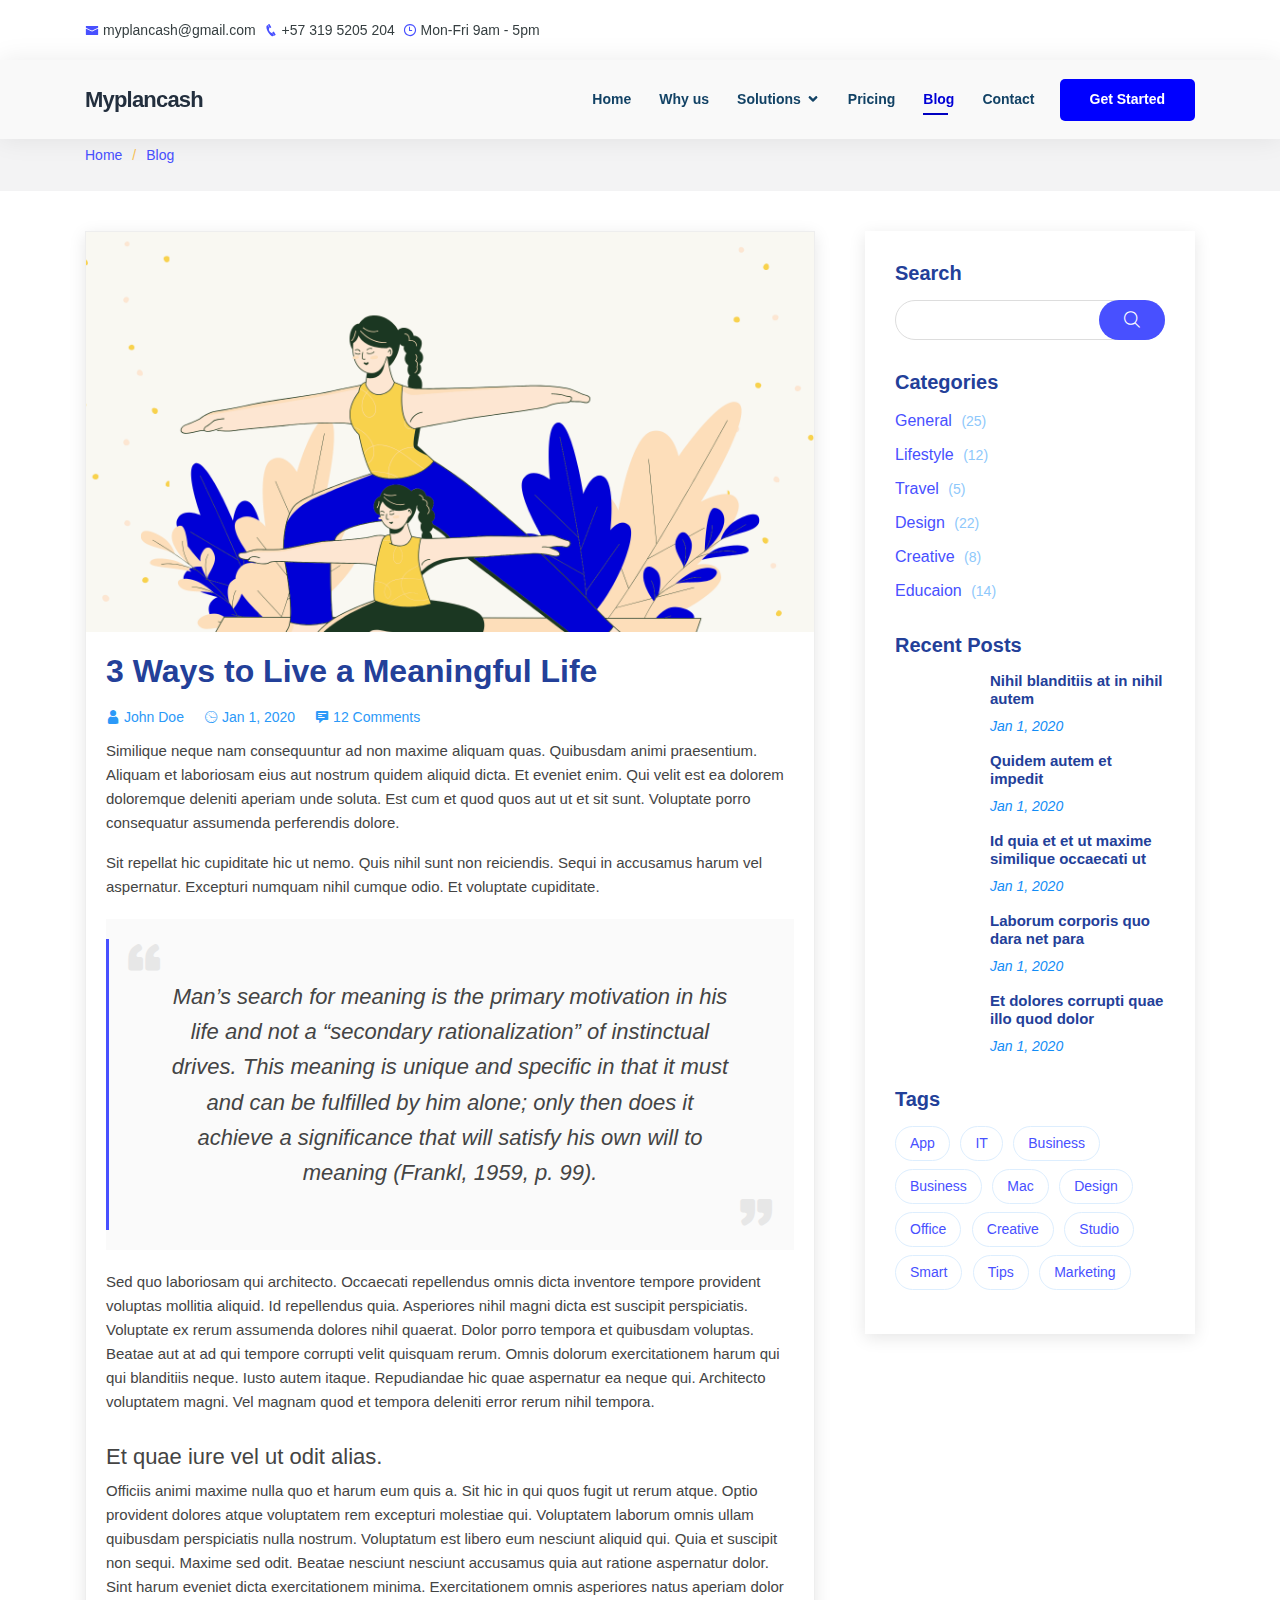
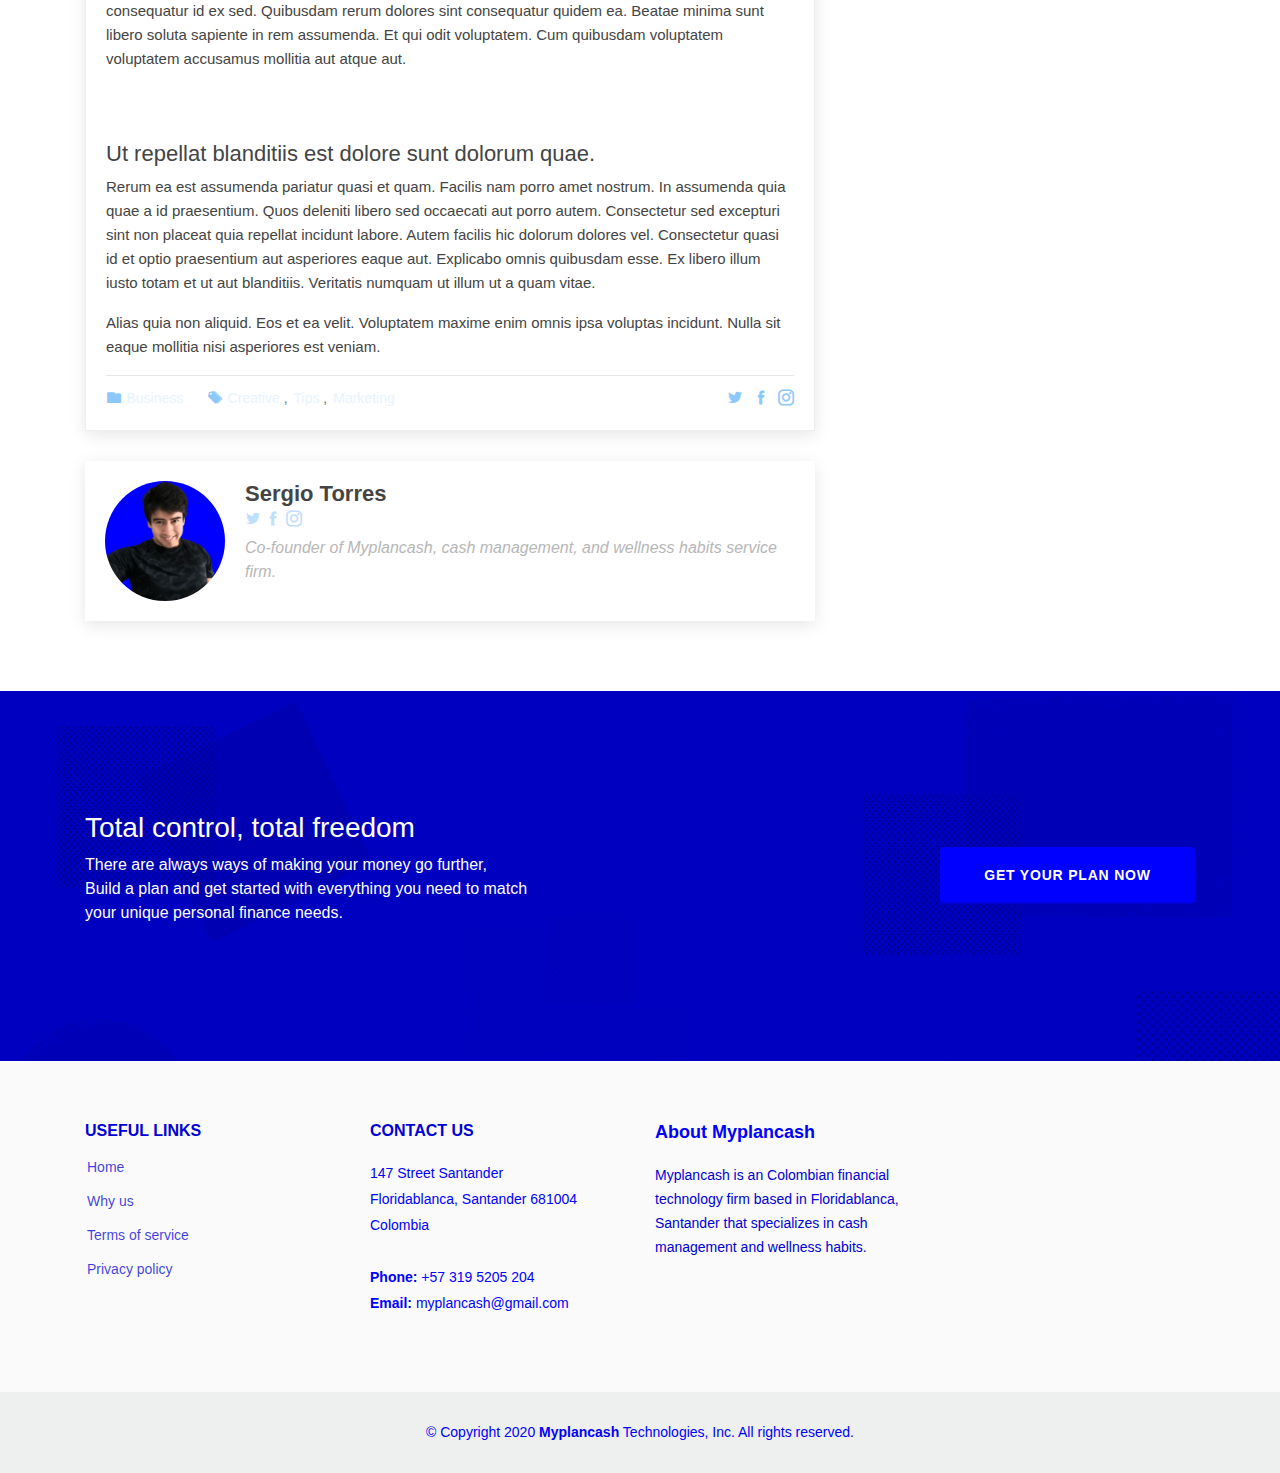
==== blog-single.html @ 6b860c6b "structual issues" ====
<!DOCTYPE html>
<html lang="en">

<head>
  <meta charset="utf-8">
  <meta content="width=device-width, initial-scale=1.0" name="viewport">

  <title>Everyday cash habits | Myplancash</title>
  <meta content="Your finances simpler and more meaningful, Everyday cash habits and life purpose for a Better money habits right into your pocket." name="description">
  <meta content="Your finances simpler and more meaningful, Everyday cash habits and life purpose for a Better money habits right into your pocket." name="keywords">

  <!-- Favicons -->
  <link href="assets/img/favicon.png" rel="icon">
  <link href="assets/img/apple-touch-icon.png" rel="apple-touch-icon">

  <!-- Lineicons -->
  <link rel="stylesheet" href="https://cdn.lineicons.com/2.0/LineIcons.css">

  <!-- Vendor CSS Files -->
  <link href="assets/vendor/bootstrap/css/bootstrap.min.css" rel="stylesheet">
  <link href="assets/vendor/icofont/icofont.min.css" rel="stylesheet">
  <link href="assets/vendor/animate.css/animate.min.css" rel="stylesheet">
  <link href="assets/vendor/owl.carousel/assets/owl.carousel.min.css" rel="stylesheet">
  <link href="assets/vendor/venobox/venobox.css" rel="stylesheet">
  <link href="assets/vendor/aos/aos.css" rel="stylesheet">

  <!-- Template Main CSS File -->
  <link href="assets/css/style.css" rel="stylesheet">
  
</head>

<body>

  <!-- ======= Top Bar ======= -->
  <div id="topbar" class="d-none d-lg-flex align-items-center fixed-top ">
    <div class="container d-flex align-items-center">
      <div class="contact-info mr-auto">
        <ul>
          <li><i class="icofont-envelope"></i><a href="mailto:myplancash@gmail.com">myplancash@gmail.com&nbsp;</a></li>
          <!-- <li><i class="icofont-phone"></i> +57 3195205204</li> -->
          <!-- <a href="https://wa.me/573195205204?text=Hola%Me%20gustaría%20conocer%20un%20poco%20mas%20de%20Myplancash%20" target="_blank" class=""><i class="icofont-phone"></i> +57 319 5205 204</a> -->
          <a href="https://web.whatsapp.com/send?phone=+573195205204&amp;text=Hola%20Me%20gustaría%20conocer%20un%20poco%20mas%20de%20Myplancash%20" target="_blank" rel="noopener"><i class="icofont-phone"></i>+57 319 5205 204</a>
          <li><i class="icofont-clock-time icofont-flip-horizontal"></i> Mon-Fri 9am - 5pm</li>
        </ul>
      </div>
      <!-- <div class="cta">
        <a href="#about" class="scrollto">Get Started</a>
      </div> -->
    </div>
  </div>

  <!-- ======= Header ======= -->
  <header id="header" class="fixed-top">
    <div class="container d-flex align-items-center">

      <h1 class="logo mr-auto"><a href="index.html" class="scrollto">Myplancash</a></h1>
      <!-- Uncomment below if you prefer to use an image logo -->
      <!-- <a href="#header" class="logo mr-auto scrollto"><img src="assets/img/myplanlogo.png" alt="logo-my-plan-cash" class="img-fluid"></a>k -->

      <nav class="nav-menu d-none d-lg-block">
        <ul>
          <li><a href="index.html#header">Home</a></li>
          <li><a href="index.html#why-us">Why us</a></li>
          <li class="drop-down"><a href="solutions.html">Solutions</a>
            <ul>
              <li><a href="#">Cash Management</a></li>
              <li class="drop-down"><a href="#">Daily Spending</a>
                <ul>
                  <li><a href="#">Deep Drop Down 1</a></li>
                  <li><a href="#">Deep Drop Down 2</a></li>
                  <li><a href="#">Deep Drop Down 3</a></li>
                  <li><a href="#">Deep Drop Down 4</a></li>
                  <li><a href="#">Deep Drop Down 5</a></li>
                </ul>
              </li>
              <li><a href="#">Personal Savings Plan</a></li>
              <li><a href="#">Smart Investing</a></li>
              <!-- <li><a href="#">Drop Down 4</a></li> -->
            </ul>
          </li>
          <!-- <li><a href="#services">Services</a></li> -->
          <!-- <li><a href="index.html#portfolio">Portfolio</a></li> -->
          <!-- <li><a href="#team">Team</a></li> -->
          <li><a href="pricing.html">Pricing</a></li>
          <li class="active"><a href="blog.html">Blog</a></li>
          <li><a href="index.html#contact">Contact</a></li>
          <!-- <li><a href="#contact" class="ctry">Get Started</a></li> -->

        </ul>
      </nav><!-- .nav-menu -->

      <a class="get-started-btn scrollto" href="https://web.whatsapp.com/send?phone=+573195205204&amp;text=Hola%20Me%20gustaría%20conocer%20un%20poco%20mas%20de%20Myplancash%20" target="_blank" rel="noopener">Get Started</a>

    </div>
  </header><!-- End Header -->


  <main id="main">

    <!-- ======= Breadcrumbs ======= -->
    <section id="breadcrumbs" class="breadcrumbs">
      <div class="container">

        <div class="d-flex justify-content-between align-items-center">
          <!-- <h2>3 Ways to Live a Meaningful Life</h2> -->
          <ol>
            <li><a href="index.html">Home</a></li>
            <li><a href="blog.html">Blog</a></li>
          </ol>
        </div>

      </div>
    </section><!-- End Breadcrumbs -->

    <!-- ======= Blog Section ======= -->
    <section id="blog" class="blog">
      <div class="container">

        <div class="row">

          <div class="col-lg-8 entries">

            <article class="entry entry-single">

              <div class="entry-img">
                <img src="assets/img/blog-1.png" alt="" class="img-fluid">
              </div>

              <h2 class="entry-title">
                <a href="blog-single.html">3 Ways to Live a Meaningful Life</a>
              </h2>

              <div class="entry-meta">
                <ul>
                  <li class="d-flex align-items-center"><i class="icofont-user"></i> <a href="blog-single.html">John Doe</a></li>
                  <li class="d-flex align-items-center"><i class="icofont-wall-clock"></i> <a href="blog-single.html"><time datetime="2020-01-01">Jan 1, 2020</time></a></li>
                  <li class="d-flex align-items-center"><i class="icofont-comment"></i> <a href="blog-single.html">12 Comments</a></li>
                </ul>
              </div>

              <div class="entry-content">
                <p>
                  Similique neque nam consequuntur ad non maxime aliquam quas. Quibusdam animi praesentium. Aliquam et laboriosam eius aut nostrum quidem aliquid dicta.
                  Et eveniet enim. Qui velit est ea dolorem doloremque deleniti aperiam unde soluta. Est cum et quod quos aut ut et sit sunt. Voluptate porro consequatur assumenda perferendis dolore.
                </p>

                <p>
                  Sit repellat hic cupiditate hic ut nemo. Quis nihil sunt non reiciendis. Sequi in accusamus harum vel aspernatur. Excepturi numquam nihil cumque odio. Et voluptate cupiditate.
                </p>

                <blockquote>
                  <i class="icofont-quote-left quote-left"></i>
                  <p>
                    Man’s search for meaning is the primary motivation in his life and not a “secondary rationalization” of instinctual drives. This meaning is unique and specific in that it must and can be fulfilled by him alone; only then does it achieve a significance that will satisfy his own will to meaning (Frankl, 1959, p. 99).
                  </p>
                  <i class="las la-quote-right quote-right"></i>
                  <i class="icofont-quote-right quote-right"></i>
                </blockquote>

                <p>
                  Sed quo laboriosam qui architecto. Occaecati repellendus omnis dicta inventore tempore provident voluptas mollitia aliquid. Id repellendus quia. Asperiores nihil magni dicta est suscipit perspiciatis. Voluptate ex rerum assumenda dolores nihil quaerat.
                  Dolor porro tempora et quibusdam voluptas. Beatae aut at ad qui tempore corrupti velit quisquam rerum. Omnis dolorum exercitationem harum qui qui blanditiis neque.
                  Iusto autem itaque. Repudiandae hic quae aspernatur ea neque qui. Architecto voluptatem magni. Vel magnam quod et tempora deleniti error rerum nihil tempora.
                </p>

                <h3>Et quae iure vel ut odit alias.</h3>
                <p>
                  Officiis animi maxime nulla quo et harum eum quis a. Sit hic in qui quos fugit ut rerum atque. Optio provident dolores atque voluptatem rem excepturi molestiae qui. Voluptatem laborum omnis ullam quibusdam perspiciatis nulla nostrum. Voluptatum est libero eum nesciunt aliquid qui.
                  Quia et suscipit non sequi. Maxime sed odit. Beatae nesciunt nesciunt accusamus quia aut ratione aspernatur dolor. Sint harum eveniet dicta exercitationem minima. Exercitationem omnis asperiores natus aperiam dolor consequatur id ex sed. Quibusdam rerum dolores sint consequatur quidem ea.
                  Beatae minima sunt libero soluta sapiente in rem assumenda. Et qui odit voluptatem. Cum quibusdam voluptatem voluptatem accusamus mollitia aut atque aut.
                </p>
                <img src="assets/img/blog-inside-post.jpg" class="img-fluid" alt="">

                <h3>Ut repellat blanditiis est dolore sunt dolorum quae.</h3>
                <p>
                  Rerum ea est assumenda pariatur quasi et quam. Facilis nam porro amet nostrum. In assumenda quia quae a id praesentium. Quos deleniti libero sed occaecati aut porro autem. Consectetur sed excepturi sint non placeat quia repellat incidunt labore. Autem facilis hic dolorum dolores vel.
                  Consectetur quasi id et optio praesentium aut asperiores eaque aut. Explicabo omnis quibusdam esse. Ex libero illum iusto totam et ut aut blanditiis. Veritatis numquam ut illum ut a quam vitae.
                </p>
                <p>
                  Alias quia non aliquid. Eos et ea velit. Voluptatem maxime enim omnis ipsa voluptas incidunt. Nulla sit eaque mollitia nisi asperiores est veniam.
                </p>

              </div>

              <div class="entry-footer clearfix">
                <div class="float-left">
                  <i class="icofont-folder"></i>
                  <ul class="cats">
                    <li><a href="#">Business</a></li>
                  </ul>

                  <i class="icofont-tags"></i>
                  <ul class="tags">
                    <li><a href="#">Creative</a></li>
                    <li><a href="#">Tips</a></li>
                    <li><a href="#">Marketing</a></li>
                  </ul>
                </div>

                <div class="float-right share">
                  <a href="" title="Share on Twitter"><i class="icofont-twitter"></i></a>
                  <a href="" title="Share on Facebook"><i class="icofont-facebook"></i></a>
                  <a href="" title="Share on Instagram"><i class="icofont-instagram"></i></a>
                </div>

              </div>

            </article><!-- End blog entry -->

            <div class="blog-author clearfix">
              <img src="assets/img/blog-author.jpg" class="rounded-circle float-left" alt="">
              <h4>Sergio Torres</h4>
              <div class="social-links">
                <a href="https://twitters.com/#"><i class="icofont-twitter"></i></a>
                <a href="https://facebook.com/#"><i class="icofont-facebook"></i></a>
                <a href="https://instagram.com/#"><i class="icofont-instagram"></i></a>
              </div>
              <p>
                Co-founder of Myplancash, cash management, and wellness habits service firm.
              </p>
            </div><!-- End blog author bio -->

            <!-- <div class="blog-comments">

              <h4 class="comments-count">8 Comments</h4>

              <div id="comment-1" class="comment clearfix">
                <img src="assets/img/comments-1.jpg" class="comment-img  float-left" alt="">
                <h5><a href="">Georgia Reader</a> <a href="#" class="reply"><i class="icofont-reply"></i> Reply</a></h5>
                <time datetime="2020-01-01">01 Jan, 2020</time>
                <p>
                  Et rerum totam nisi. Molestiae vel quam dolorum vel voluptatem et et. Est ad aut sapiente quis molestiae est qui cum soluta.
                  Vero aut rerum vel. Rerum quos laboriosam placeat ex qui. Sint qui facilis et.
                </p>

              </div>

              <div id="comment-2" class="comment clearfix">
                <img src="assets/img/comments-2.jpg" class="comment-img  float-left" alt="">
                <h5><a href="">Aron Alvarado</a> <a href="#" class="reply"><i class="icofont-reply"></i> Reply</a></h5>
                <time datetime="2020-01-01">01 Jan, 2020</time>
                <p>
                  Ipsam tempora sequi voluptatem quis sapiente non. Autem itaque eveniet saepe. Officiis illo ut beatae.
                </p>

                <div id="comment-reply-1" class="comment comment-reply clearfix">
                  <img src="assets/img/comments-3.jpg" class="comment-img  float-left" alt="">
                  <h5><a href="">Lynda Small</a> <a href="#" class="reply"><i class="icofont-reply"></i> Reply</a></h5>
                  <time datetime="2020-01-01">01 Jan, 2020</time>
                  <p>
                    Enim ipsa eum fugiat fuga repellat. Commodi quo quo dicta. Est ullam aspernatur ut vitae quia mollitia id non. Qui ad quas nostrum rerum sed necessitatibus aut est. Eum officiis sed repellat maxime vero nisi natus. Amet nesciunt nesciunt qui illum omnis est et dolor recusandae.

                    Recusandae sit ad aut impedit et. Ipsa labore dolor impedit et natus in porro aut. Magnam qui cum. Illo similique occaecati nihil modi eligendi. Pariatur distinctio labore omnis incidunt et illum. Expedita et dignissimos distinctio laborum minima fugiat.

                    Libero corporis qui. Nam illo odio beatae enim ducimus. Harum reiciendis error dolorum non autem quisquam vero rerum neque.
                  </p>

                  <div id="comment-reply-2" class="comment comment-reply clearfix">
                    <img src="assets/img/comments-4.jpg" class="comment-img  float-left" alt="">
                    <h5><a href="">Sianna Ramsay</a> <a href="#" class="reply"><i class="icofont-reply"></i> Reply</a></h5>
                    <time datetime="2020-01-01">01 Jan, 2020</time>
                    <p>
                      Et dignissimos impedit nulla et quo distinctio ex nemo. Omnis quia dolores cupiditate et. Ut unde qui eligendi sapiente omnis ullam. Placeat porro est commodi est officiis voluptas repellat quisquam possimus. Perferendis id consectetur necessitatibus.
                    </p>

                  </div>

                </div>

              </div>

              <div id="comment-3" class="comment clearfix">
                <img src="assets/img/comments-5.jpg" class="comment-img  float-left" alt="">
                <h5><a href="">Nolan Davidson</a> <a href="#" class="reply"><i class="icofont-reply"></i> Reply</a></h5>
                <time datetime="2020-01-01">01 Jan, 2020</time>
                <p>
                  Distinctio nesciunt rerum reprehenderit sed. Iste omnis eius repellendus quia nihil ut accusantium tempore. Nesciunt expedita id dolor exercitationem aspernatur aut quam ut. Voluptatem est accusamus iste at.
                  Non aut et et esse qui sit modi neque. Exercitationem et eos aspernatur. Ea est consequuntur officia beatae ea aut eos soluta. Non qui dolorum voluptatibus et optio veniam. Quam officia sit nostrum dolorem.
                </p>

              </div>

              <div id="comment-4" class="comment clearfix">
                <img src="assets/img/comments-6.jpg" class="comment-img  float-left" alt="">
                <h5><a href="">Kay Duggan</a> <a href="#" class="reply"><i class="icofont-reply"></i> Reply</a></h5>
                <time datetime="2020-01-01">01 Jan, 2020</time>
                <p>
                  Dolorem atque aut. Omnis doloremque blanditiis quia eum porro quis ut velit tempore. Cumque sed quia ut maxime. Est ad aut cum. Ut exercitationem non in fugiat.
                </p>

              </div>

              <div class="reply-form">
                <h4>Leave a Reply</h4>
                <p>Your email address will not be published. Required fields are marked * </p>
                <form action="">
                  <div class="row">
                    <div class="col-md-6 form-group">
                      <input name="name" type="text" class="form-control" placeholder="Your Name*">
                    </div>
                    <div class="col-md-6 form-group">
                      <input name="email" type="text" class="form-control" placeholder="Your Email*">
                    </div>
                  </div>
                  <div class="row">
                    <div class="col form-group">
                      <input name="website" type="text" class="form-control" placeholder="Your Website">
                    </div>
                  </div>
                  <div class="row">
                    <div class="col form-group">
                      <textarea name="comment" class="form-control" placeholder="Your Comment*"></textarea>
                    </div>
                  </div>
                  <button type="submit" class="btn btn-primary">Post Comment</button>

                </form>

              </div>

            </div> -->

          </div>

          <div class="col-lg-4">

            <div class="sidebar">

              <h3 class="sidebar-title">Search</h3>
              <div class="sidebar-item search-form">
                <form action="">
                  <input type="text">
                  <button type="submit"><i class="icofont-search"></i></button>
                </form>

              </div><!-- End sidebar search formn-->

              <h3 class="sidebar-title">Categories</h3>
              <div class="sidebar-item categories">
                <ul>
                  <li><a href="#">General <span>(25)</span></a></li>
                  <li><a href="#">Lifestyle <span>(12)</span></a></li>
                  <li><a href="#">Travel <span>(5)</span></a></li>
                  <li><a href="#">Design <span>(22)</span></a></li>
                  <li><a href="#">Creative <span>(8)</span></a></li>
                  <li><a href="#">Educaion <span>(14)</span></a></li>
                </ul>

              </div><!-- End sidebar categories-->

              <h3 class="sidebar-title">Recent Posts</h3>
              <div class="sidebar-item recent-posts">
                <div class="post-item clearfix">
                  <img src="assets/img/business-6.jpg" alt="">
                  <h4><a href="blog-single.html">Nihil blanditiis at in nihil autem</a></h4>
                  <time datetime="2020-01-01">Jan 1, 2020</time>
                </div>

                <div class="post-item clearfix">
                  <img src="assets/img/business-20.jpg" alt="">
                  <h4><a href="blog-single.html">Quidem autem et impedit</a></h4>
                  <time datetime="2020-01-01">Jan 1, 2020</time>
                </div>

                <div class="post-item clearfix">
                  <img src="assets/img/business-26.jpg" alt="">
                  <h4><a href="blog-single.html">Id quia et et ut maxime similique occaecati ut</a></h4>
                  <time datetime="2020-01-01">Jan 1, 2020</time>
                </div>

                <div class="post-item clearfix">
                  <img src="assets/img/business-30.jpg" alt="">
                  <h4><a href="blog-single.html">Laborum corporis quo dara net para</a></h4>
                  <time datetime="2020-01-01">Jan 1, 2020</time>
                </div>

                <div class="post-item clearfix">
                  <img src="assets/img/business-16.jpg" alt="">
                  <h4><a href="blog-single.html">Et dolores corrupti quae illo quod dolor</a></h4>
                  <time datetime="2020-01-01">Jan 1, 2020</time>
                </div>

              </div><!-- End sidebar recent posts-->

              <h3 class="sidebar-title">Tags</h3>
              <div class="sidebar-item tags">
                <ul>
                  <li><a href="#">App</a></li>
                  <li><a href="#">IT</a></li>
                  <li><a href="#">Business</a></li>
                  <li><a href="#">Business</a></li>
                  <li><a href="#">Mac</a></li>
                  <li><a href="#">Design</a></li>
                  <li><a href="#">Office</a></li>
                  <li><a href="#">Creative</a></li>
                  <li><a href="#">Studio</a></li>
                  <li><a href="#">Smart</a></li>
                  <li><a href="#">Tips</a></li>
                  <li><a href="#">Marketing</a></li>
                </ul>

              </div><!-- End sidebar tags-->

            </div><!-- End sidebar -->

          </div><!-- End blog sidebar -->

        </div>

      </div>
    </section><!-- End Blog Section -->

  </main><!-- End #main -->

  <!-- ======= Cta Section ======= -->
  <section id="cta" class="cta">
    <div class="container">

      <div class="row">
        <div class="col-lg-9 text-center text-lg-left">
          <h3>Total control, total freedom</h3>
          <p> There are always ways of making your money go further, <br>Build a plan and get started with everything you need to match<br> your unique personal finance needs.</p>
        </div>
        <div class="col-lg-3 cta-btn-container text-center">
          <!-- <a href="javascript:;" onclick="ml_account('webforms', '2068672', 'q9e9y9', 'show')" class="cta-btn align-middle">
            Sign up now</a> -->
          <button class="cta-btn align-middle" onclick="ml_account('webforms', '2079470', 'p2a0z5', 'show')">
            Get your plan Now
          </button>
        </div>
      </div>

    </div>
  </section><!-- End Cta Section -->

  <!-- ======= Footer ======= -->
  <footer id="footer">

    <!-- <div class="footer-newsletter">
      <div class="container">
        <div class="row">
          <div class="col-lg-6">
            <h4>Our Newsletter</h4>
            <p>Sign up for free downloads and tips delivered right to your inbox.</p>
          </div>
          <div class="col-lg-6">
            <form action="" method="post">
              <input type="email" name="email"><input type="submit" value="Subscribe">
            </form>
          </div>
        </div>
      </div>
    </div> -->

    <div class="footer-top">
      <div class="container">
        <div class="row">

          <div class="col-lg-3 col-md-6 footer-links">
            <h4>Useful Links</h4>
            <ul>
              <li><i class="lni lni-chevron-right"></i> <a href="#header">Home</a></li>
              <li><i class="lni lni-chevron-right"></i> <a href="#about">Why us</a></li>
              <!-- <li><i class="lni lni-chevron-right"></i> <a href="#">Services</a></li> -->
              <li><i class="lni lni-chevron-right"></i> <a href="terms.html">Terms of service</a></li>
              <li><i class="lni lni-chevron-right"></i> <a href="#">Privacy policy</a></li>
            </ul>
          </div>

          <!-- <div class="col-lg-3 col-md-6 footer-links">
            <h4>Our Services</h4>
            <ul>
              <li><i class="lni lni-chevron-right"></i> <a href="#">Web Design</a></li>
              <li><i class="lni lni-chevron-right"></i> <a href="#">Web Development</a></li>
              <li><i class="lni lni-chevron-right"></i> <a href="#">Product Management</a></li>
              <li><i class="lni lni-chevron-right"></i> <a href="#">Marketing</a></li>
              <li><i class="lni lni-chevron-right"></i> <a href="#">Graphic Design</a></li>
            </ul>
          </div> -->

          <div class="col-lg-3 col-md-6 footer-contact">
            <h4>Contact Us</h4>
            <p>
              147 Street Santander <br>
              Floridablanca, Santander 681004<br>
              Colombia <br><br>
              <strong>Phone:</strong> +57 319 5205 204<br>            
              <strong>Email:</strong> myplancash@gmail.com<br>
            </p>

          </div>

          <div class="col-lg-3 col-md-6 footer-info">
            <h3>About Myplancash</h3>
            <p>Myplancash is an Colombian financial technology firm based in Floridablanca, Santander that specializes in cash management and wellness habits.</p>
            <div class="social-links mt-3">
              <a href="#" class="twitter"><i class="lni lni-twitter-original"></i></a>
              <a href="#" class="facebook"><i class="lni lni-facebook-original"></i></a>
              <a href="#" class="instagram"><i class="lni lni-instagram-original"></i></a>
              <a href="#" class="google-plus"><i class="lni lni-skype"></i></a>
              <a href="#" class="linkedin"><i class="lni lni-linkedin-original"></i></a>
            </div>
          </div>

        </div>
      </div>
    </div>

    <div class="container">
      <div class="copyright">
        &copy; Copyright 2020 <strong><span>Myplancash</span></strong> Technologies, Inc. All rights reserved. 
      <!-- <div class="credits">
        Designed by <a href="https://bootstrapmade.com/">BootstrapMade</a>
      </div> -->
    </div>
  </footer><!-- End Footer -->

  <a href="#" class="back-to-top"><i class="ri-arrow-up-line"></i></a>
  <div id="preloader"></div>

  <!-- Vendor JS Files -->
  <script src="assets/vendor/jquery/jquery.min.js"></script>
  <script src="assets/vendor/bootstrap/js/bootstrap.bundle.min.js"></script>
  <script src="assets/vendor/jquery.easing/jquery.easing.min.js"></script>
  <script src="assets/vendor/php-email-form/validate.js"></script>
  <script src="assets/vendor/owl.carousel/owl.carousel.min.js"></script>
  <script src="assets/vendor/venobox/venobox.min.js"></script>
  <script src="assets/vendor/isotope-layout/isotope.pkgd.min.js"></script>
  <script src="assets/vendor/aos/aos.js"></script>

  <!-- Template Main JS File -->
  <script src="assets/js/main.js"></script>

</body>

</html>
---- assets/vendor/venobox/venobox.css ----
/* ------ venobox.css --------*/
.vbox-overlay *, .vbox-overlay *:before, .vbox-overlay *:after{
    -webkit-backface-visibility: hidden;
    -webkit-box-sizing:border-box;
    -moz-box-sizing:border-box;
    box-sizing:border-box;
}
.vbox-overlay * { 
    -webkit-backface-visibility: visible;
    backface-visibility: visible;
}
.vbox-overlay{
    display: -webkit-flex;
    display: flex;
    -webkit-flex-direction: column;
    flex-direction: column;
    -webkit-justify-content: center;
    justify-content: center;
    -webkit-align-items: center;
    align-items: center;
    position: fixed;
    left: 0;
    top: 0;
    bottom: 0;
    right: 0;
    z-index: 999999;
}

/* ----- navigation ----- */
.vbox-title{
    width: 100%;
    height: 40px;
    float: left;
    text-align: center;
    line-height: 28px;
    font-size: 12px;
    padding: 6px 50px;
    overflow: hidden;
    position: fixed;
    display: none;
    left: 0;
    z-index: 89;
}
.vbox-close{
    cursor: pointer;
    position: fixed;
    top: -1px;
    right: 0;
    width: 50px;
    height: 40px;
    padding: 6px;
    display: block;
    background-position:10px center;
    overflow: hidden;
    font-size: 24px;
    line-height: 1;
    text-align: center;
    z-index: 99;
}
.vbox-left{
    cursor: pointer;
    position: fixed;
    left: 0;
    height: 40px;
    overflow: hidden;
    line-height: 28px;
    font-size: 12px;
    z-index: 99;
    display: flex;
    align-items:center;
}
.vbox-num{
    display: inline-block;
    margin: 6px 0 6px 15px;
}
/* ----- Social share ----- */
.vbox-share{
    line-height: 28px;
    font-size: 12px;
    overflow: hidden;
    position: fixed;
    left: 0;
    z-index: 98;
    display: flex;
    align-items:center;
    justify-content: center;
    width: 100%;
    text-align: center;
}
.vbox-share svg{
    max-height: 28px;
    width: 28px;
    z-index: 10;
    margin-left: 12px;
    margin-top: 6px;
    margin-bottom: 6px;
    vertical-align: middle;
}


/* ----- navigation ARROWS ----- */
.vbox-next, .vbox-prev{
    position: fixed;
    top: 50%;
    margin-top: -15px;
    overflow: hidden;
    cursor: pointer;
    display: block;
    width: 45px;
    height: 45px;
    z-index: 99;
}
.vbox-next span, .vbox-prev span{
    position: relative;
    width: 20px;
    height: 20px;
    border: 2px solid transparent;
    border-top-color: #B6B6B6;
    border-right-color: #B6B6B6;
    text-indent: -100px;
    position: absolute;
    top: 8px;
    display: block;
}
.vbox-prev{
    left: 15px;
}
.vbox-next{
    right: 15px;
}
.vbox-prev span{
    left: 10px;
    -ms-transform: rotate(-135deg);
    -webkit-transform: rotate(-135deg);
    transform: rotate(-135deg);
}
.vbox-next span{
    -ms-transform: rotate(45deg);
    -webkit-transform: rotate(45deg);
    transform: rotate(45deg);
    right: 10px;
}
/* ------- inline window ------ */
.vbox-inline{
    width: 420px;
    height: 315px;
    height: 70vh;
    padding: 10px;
    background: #fff;
    margin: 0 auto;
    overflow: auto;
    text-align: left;
}
/* ------- Video & iFrames window ------ */
.venoframe{
    max-width: 100%;
    width: 100%;
    border: none;
    width: 100%;
    height: 260px;
    height: 70vh;
}
.venoframe.vbvid{
    height: 260px;
}
@media (min-width: 768px) {
    .venoframe, .vbox-inline{
        width: 90%;
        height: 360px;
        height: 70vh;
    }
    .venoframe.vbvid{
        width: 640px;
        height: 360px;
    }
}
@media (min-width: 992px) {
    .venoframe, .vbox-inline{
        max-width: 1200px;
        width: 80%;
        height: 540px;
        height: 70vh;
    }
    .venoframe.vbvid{
        width: 960px;
        height: 540px;
    }
}
/* 
Please do NOT edit this part! 
or at least read this note: http://i.imgur.com/7C0ws9e.gif
*/
.vbox-open{
    overflow: hidden;
}
.vbox-container{
    position: absolute;
    left: 0;
    right: 0;
    top: 0;
    bottom: 0;
    overflow-x: hidden;
    overflow-y: scroll;
    overflow-scrolling: touch;
    -webkit-overflow-scrolling: touch;
    z-index: 20;
    max-height: 100%;

}

.vbox-content{
    text-align: center;
    float: left;
    width: 100%;
    position: relative;
    overflow: hidden;
    padding: 20px 4%;
}
.vbox-container img{
    max-width: 100%;
    height: auto;
}
.vbox-figlio{
    box-shadow: 0 0 12px rgba(0,0,0,0.19), 0 6px 6px rgba(0,0,0,0.23);
    max-width: 100%;
    text-align: initial;
}
img.vbox-figlio{
    -webkit-user-select: none;
-khtml-user-select: none;
-moz-user-select: none;
-o-user-select: none;
user-select: none;
}
.vbox-content.swipe-left{
    margin-left: -200px !important;
}
.vbox-content.swipe-right{
    margin-left: 200px !important;
}
.vbox-animated{
    webkit-transition: margin 300ms ease-out;
    transition: margin 300ms ease-out;
}

/* ---------- preloader ----------
 * SPINKIT 
 * http://tobiasahlin.com/spinkit/
-------------------------------- */
.sk-double-bounce,.sk-rotating-plane{width:40px;height:40px;margin:40px auto}.sk-rotating-plane{background-color:#333;-webkit-animation:sk-rotatePlane 1.2s infinite ease-in-out;animation:sk-rotatePlane 1.2s infinite ease-in-out}@-webkit-keyframes sk-rotatePlane{0%{-webkit-transform:perspective(120px) rotateX(0) rotateY(0);transform:perspective(120px) rotateX(0) rotateY(0)}50%{-webkit-transform:perspective(120px) rotateX(-180.1deg) rotateY(0);transform:perspective(120px) rotateX(-180.1deg) rotateY(0)}100%{-webkit-transform:perspective(120px) rotateX(-180deg) rotateY(-179.9deg);transform:perspective(120px) rotateX(-180deg) rotateY(-179.9deg)}}@keyframes sk-rotatePlane{0%{-webkit-transform:perspective(120px) rotateX(0) rotateY(0);transform:perspective(120px) rotateX(0) rotateY(0)}50%{-webkit-transform:perspective(120px) rotateX(-180.1deg) rotateY(0);transform:perspective(120px) rotateX(-180.1deg) rotateY(0)}100%{-webkit-transform:perspective(120px) rotateX(-180deg) rotateY(-179.9deg);transform:perspective(120px) rotateX(-180deg) rotateY(-179.9deg)}}.sk-double-bounce{position:relative}.sk-double-bounce .sk-child{width:100%;height:100%;border-radius:50%;background-color:#333;opacity:.6;position:absolute;top:0;left:0;-webkit-animation:sk-doubleBounce 2s infinite ease-in-out;animation:sk-doubleBounce 2s infinite ease-in-out}.sk-chasing-dots .sk-child,.sk-spinner-pulse,.sk-three-bounce .sk-child{background-color:#333;border-radius:100%}.sk-double-bounce .sk-double-bounce2{-webkit-animation-delay:-1s;animation-delay:-1s}@-webkit-keyframes sk-doubleBounce{0%,100%{-webkit-transform:scale(0);transform:scale(0)}50%{-webkit-transform:scale(1);transform:scale(1)}}@keyframes sk-doubleBounce{0%,100%{-webkit-transform:scale(0);transform:scale(0)}50%{-webkit-transform:scale(1);transform:scale(1)}}.sk-wave{margin:40px auto;width:50px;height:40px;text-align:center;font-size:10px}.sk-wave .sk-rect{background-color:#333;height:100%;width:6px;display:inline-block;-webkit-animation:sk-waveStretchDelay 1.2s infinite ease-in-out;animation:sk-waveStretchDelay 1.2s infinite ease-in-out}.sk-wave .sk-rect1{-webkit-animation-delay:-1.2s;animation-delay:-1.2s}.sk-wave .sk-rect2{-webkit-animation-delay:-1.1s;animation-delay:-1.1s}.sk-wave .sk-rect3{-webkit-animation-delay:-1s;animation-delay:-1s}.sk-wave .sk-rect4{-webkit-animation-delay:-.9s;animation-delay:-.9s}.sk-wave .sk-rect5{-webkit-animation-delay:-.8s;animation-delay:-.8s}@-webkit-keyframes sk-waveStretchDelay{0%,100%,40%{-webkit-transform:scaleY(.4);transform:scaleY(.4)}20%{-webkit-transform:scaleY(1);transform:scaleY(1)}}@keyframes sk-waveStretchDelay{0%,100%,40%{-webkit-transform:scaleY(.4);transform:scaleY(.4)}20%{-webkit-transform:scaleY(1);transform:scaleY(1)}}.sk-wandering-cubes{margin:40px auto;width:40px;height:40px;position:relative}.sk-wandering-cubes .sk-cube{background-color:#333;width:10px;height:10px;position:absolute;top:0;left:0;-webkit-animation:sk-wanderingCube 1.8s ease-in-out -1.8s infinite both;animation:sk-wanderingCube 1.8s ease-in-out -1.8s infinite both}.sk-chasing-dots,.sk-spinner-pulse{width:40px;height:40px;margin:40px auto}.sk-wandering-cubes .sk-cube2{-webkit-animation-delay:-.9s;animation-delay:-.9s}@-webkit-keyframes sk-wanderingCube{0%{-webkit-transform:rotate(0);transform:rotate(0)}25%{-webkit-transform:translateX(30px) rotate(-90deg) scale(.5);transform:translateX(30px) rotate(-90deg) scale(.5)}50%{-webkit-transform:translateX(30px) translateY(30px) rotate(-179deg);transform:translateX(30px) translateY(30px) rotate(-179deg)}50.1%{-webkit-transform:translateX(30px) translateY(30px) rotate(-180deg);transform:translateX(30px) translateY(30px) rotate(-180deg)}75%{-webkit-transform:translateX(0) translateY(30px) rotate(-270deg) scale(.5);transform:translateX(0) translateY(30px) rotate(-270deg) scale(.5)}100%{-webkit-transform:rotate(-360deg);transform:rotate(-360deg)}}@keyframes sk-wanderingCube{0%{-webkit-transform:rotate(0);transform:rotate(0)}25%{-webkit-transform:translateX(30px) rotate(-90deg) scale(.5);transform:translateX(30px) rotate(-90deg) scale(.5)}50%{-webkit-transform:translateX(30px) translateY(30px) rotate(-179deg);transform:translateX(30px) translateY(30px) rotate(-179deg)}50.1%{-webkit-transform:translateX(30px) translateY(30px) rotate(-180deg);transform:translateX(30px) translateY(30px) rotate(-180deg)}75%{-webkit-transform:translateX(0) translateY(30px) rotate(-270deg) scale(.5);transform:translateX(0) translateY(30px) rotate(-270deg) scale(.5)}100%{-webkit-transform:rotate(-360deg);transform:rotate(-360deg)}}.sk-spinner-pulse{-webkit-animation:sk-pulseScaleOut 1s infinite ease-in-out;animation:sk-pulseScaleOut 1s infinite ease-in-out}@-webkit-keyframes sk-pulseScaleOut{0%{-webkit-transform:scale(0);transform:scale(0)}100%{-webkit-transform:scale(1);transform:scale(1);opacity:0}}@keyframes sk-pulseScaleOut{0%{-webkit-transform:scale(0);transform:scale(0)}100%{-webkit-transform:scale(1);transform:scale(1);opacity:0}}.sk-chasing-dots{position:relative;text-align:center;-webkit-animation:sk-chasingDotsRotate 2s infinite linear;animation:sk-chasingDotsRotate 2s infinite linear}.sk-chasing-dots .sk-child{width:60%;height:60%;display:inline-block;position:absolute;top:0;-webkit-animation:sk-chasingDotsBounce 2s infinite ease-in-out;animation:sk-chasingDotsBounce 2s infinite ease-in-out}.sk-chasing-dots .sk-dot2{top:auto;bottom:0;-webkit-animation-delay:-1s;animation-delay:-1s}@-webkit-keyframes sk-chasingDotsRotate{100%{-webkit-transform:rotate(360deg);transform:rotate(360deg)}}@keyframes sk-chasingDotsRotate{100%{-webkit-transform:rotate(360deg);transform:rotate(360deg)}}@-webkit-keyframes sk-chasingDotsBounce{0%,100%{-webkit-transform:scale(0);transform:scale(0)}50%{-webkit-transform:scale(1);transform:scale(1)}}@keyframes sk-chasingDotsBounce{0%,100%{-webkit-transform:scale(0);transform:scale(0)}50%{-webkit-transform:scale(1);transform:scale(1)}}.sk-three-bounce{margin:40px auto;width:80px;text-align:center}.sk-three-bounce .sk-child{width:20px;height:20px;display:inline-block;-webkit-animation:sk-three-bounce 1.4s ease-in-out 0s infinite both;animation:sk-three-bounce 1.4s ease-in-out 0s infinite both}.sk-circle .sk-child:before,.sk-fading-circle .sk-circle:before{display:block;border-radius:100%;content:'';background-color:#333}.sk-three-bounce .sk-bounce1{-webkit-animation-delay:-.32s;animation-delay:-.32s}.sk-three-bounce .sk-bounce2{-webkit-animation-delay:-.16s;animation-delay:-.16s}@-webkit-keyframes sk-three-bounce{0%,100%,80%{-webkit-transform:scale(0);transform:scale(0)}40%{-webkit-transform:scale(1);transform:scale(1)}}@keyframes sk-three-bounce{0%,100%,80%{-webkit-transform:scale(0);transform:scale(0)}40%{-webkit-transform:scale(1);transform:scale(1)}}.sk-circle{margin:40px auto;width:40px;height:40px;position:relative}.sk-circle .sk-child{width:100%;height:100%;position:absolute;left:0;top:0}.sk-circle .sk-child:before{margin:0 auto;width:15%;height:15%;-webkit-animation:sk-circleBounceDelay 1.2s infinite ease-in-out both;animation:sk-circleBounceDelay 1.2s infinite ease-in-out both}.sk-circle .sk-circle2{-webkit-transform:rotate(30deg);-ms-transform:rotate(30deg);transform:rotate(30deg)}.sk-circle .sk-circle3{-webkit-transform:rotate(60deg);-ms-transform:rotate(60deg);transform:rotate(60deg)}.sk-circle .sk-circle4{-webkit-transform:rotate(90deg);-ms-transform:rotate(90deg);transform:rotate(90deg)}.sk-circle .sk-circle5{-webkit-transform:rotate(120deg);-ms-transform:rotate(120deg);transform:rotate(120deg)}.sk-circle .sk-circle6{-webkit-transform:rotate(150deg);-ms-transform:rotate(150deg);transform:rotate(150deg)}.sk-circle .sk-circle7{-webkit-transform:rotate(180deg);-ms-transform:rotate(180deg);transform:rotate(180deg)}.sk-circle .sk-circle8{-webkit-transform:rotate(210deg);-ms-transform:rotate(210deg);transform:rotate(210deg)}.sk-circle .sk-circle9{-webkit-transform:rotate(240deg);-ms-transform:rotate(240deg);transform:rotate(240deg)}.sk-circle .sk-circle10{-webkit-transform:rotate(270deg);-ms-transform:rotate(270deg);transform:rotate(270deg)}.sk-circle .sk-circle11{-webkit-transform:rotate(300deg);-ms-transform:rotate(300deg);transform:rotate(300deg)}.sk-circle .sk-circle12{-webkit-transform:rotate(330deg);-ms-transform:rotate(330deg);transform:rotate(330deg)}.sk-circle .sk-circle2:before{-webkit-animation-delay:-1.1s;animation-delay:-1.1s}.sk-circle .sk-circle3:before{-webkit-animation-delay:-1s;animation-delay:-1s}.sk-circle .sk-circle4:before{-webkit-animation-delay:-.9s;animation-delay:-.9s}.sk-circle .sk-circle5:before{-webkit-animation-delay:-.8s;animation-delay:-.8s}.sk-circle .sk-circle6:before{-webkit-animation-delay:-.7s;animation-delay:-.7s}.sk-circle .sk-circle7:before{-webkit-animation-delay:-.6s;animation-delay:-.6s}.sk-circle .sk-circle8:before{-webkit-animation-delay:-.5s;animation-delay:-.5s}.sk-circle .sk-circle9:before{-webkit-animation-delay:-.4s;animation-delay:-.4s}.sk-circle .sk-circle10:before{-webkit-animation-delay:-.3s;animation-delay:-.3s}.sk-circle .sk-circle11:before{-webkit-animation-delay:-.2s;animation-delay:-.2s}.sk-circle .sk-circle12:before{-webkit-animation-delay:-.1s;animation-delay:-.1s}@-webkit-keyframes sk-circleBounceDelay{0%,100%,80%{-webkit-transform:scale(0);transform:scale(0)}40%{-webkit-transform:scale(1);transform:scale(1)}}@keyframes sk-circleBounceDelay{0%,100%,80%{-webkit-transform:scale(0);transform:scale(0)}40%{-webkit-transform:scale(1);transform:scale(1)}}.sk-cube-grid{width:40px;height:40px;margin:40px auto}.sk-cube-grid .sk-cube{width:33.33%;height:33.33%;background-color:#333;float:left;-webkit-animation:sk-cubeGridScaleDelay 1.3s infinite ease-in-out;animation:sk-cubeGridScaleDelay 1.3s infinite ease-in-out}.sk-cube-grid .sk-cube1{-webkit-animation-delay:.2s;animation-delay:.2s}.sk-cube-grid .sk-cube2{-webkit-animation-delay:.3s;animation-delay:.3s}.sk-cube-grid .sk-cube3{-webkit-animation-delay:.4s;animation-delay:.4s}.sk-cube-grid .sk-cube4{-webkit-animation-delay:.1s;animation-delay:.1s}.sk-cube-grid .sk-cube5{-webkit-animation-delay:.2s;animation-delay:.2s}.sk-cube-grid .sk-cube6{-webkit-animation-delay:.3s;animation-delay:.3s}.sk-cube-grid .sk-cube7{-webkit-animation-delay:0ms;animation-delay:0ms}.sk-cube-grid .sk-cube8{-webkit-animation-delay:.1s;animation-delay:.1s}.sk-cube-grid .sk-cube9{-webkit-animation-delay:.2s;animation-delay:.2s}@-webkit-keyframes sk-cubeGridScaleDelay{0%,100%,70%{-webkit-transform:scale3D(1,1,1);transform:scale3D(1,1,1)}35%{-webkit-transform:scale3D(0,0,1);transform:scale3D(0,0,1)}}@keyframes sk-cubeGridScaleDelay{0%,100%,70%{-webkit-transform:scale3D(1,1,1);transform:scale3D(1,1,1)}35%{-webkit-transform:scale3D(0,0,1);transform:scale3D(0,0,1)}}.sk-fading-circle{margin:40px auto;width:40px;height:40px;position:relative}.sk-fading-circle .sk-circle{width:100%;height:100%;position:absolute;left:0;top:0}.sk-fading-circle .sk-circle:before{margin:0 auto;width:15%;height:15%;-webkit-animation:sk-circleFadeDelay 1.2s infinite ease-in-out both;animation:sk-circleFadeDelay 1.2s infinite ease-in-out both}.sk-fading-circle .sk-circle2{-webkit-transform:rotate(30deg);-ms-transform:rotate(30deg);transform:rotate(30deg)}.sk-fading-circle .sk-circle3{-webkit-transform:rotate(60deg);-ms-transform:rotate(60deg);transform:rotate(60deg)}.sk-fading-circle .sk-circle4{-webkit-transform:rotate(90deg);-ms-transform:rotate(90deg);transform:rotate(90deg)}.sk-fading-circle .sk-circle5{-webkit-transform:rotate(120deg);-ms-transform:rotate(120deg);transform:rotate(120deg)}.sk-fading-circle .sk-circle6{-webkit-transform:rotate(150deg);-ms-transform:rotate(150deg);transform:rotate(150deg)}.sk-fading-circle .sk-circle7{-webkit-transform:rotate(180deg);-ms-transform:rotate(180deg);transform:rotate(180deg)}.sk-fading-circle .sk-circle8{-webkit-transform:rotate(210deg);-ms-transform:rotate(210deg);transform:rotate(210deg)}.sk-fading-circle .sk-circle9{-webkit-transform:rotate(240deg);-ms-transform:rotate(240deg);transform:rotate(240deg)}.sk-fading-circle .sk-circle10{-webkit-transform:rotate(270deg);-ms-transform:rotate(270deg);transform:rotate(270deg)}.sk-fading-circle .sk-circle11{-webkit-transform:rotate(300deg);-ms-transform:rotate(300deg);transform:rotate(300deg)}.sk-fading-circle .sk-circle12{-webkit-transform:rotate(330deg);-ms-transform:rotate(330deg);transform:rotate(330deg)}.sk-fading-circle .sk-circle2:before{-webkit-animation-delay:-1.1s;animation-delay:-1.1s}.sk-fading-circle .sk-circle3:before{-webkit-animation-delay:-1s;animation-delay:-1s}.sk-fading-circle .sk-circle4:before{-webkit-animation-delay:-.9s;animation-delay:-.9s}.sk-fading-circle .sk-circle5:before{-webkit-animation-delay:-.8s;animation-delay:-.8s}.sk-fading-circle .sk-circle6:before{-webkit-animation-delay:-.7s;animation-delay:-.7s}.sk-fading-circle .sk-circle7:before{-webkit-animation-delay:-.6s;animation-delay:-.6s}.sk-fading-circle .sk-circle8:before{-webkit-animation-delay:-.5s;animation-delay:-.5s}.sk-fading-circle .sk-circle9:before{-webkit-animation-delay:-.4s;animation-delay:-.4s}.sk-fading-circle .sk-circle10:before{-webkit-animation-delay:-.3s;animation-delay:-.3s}.sk-fading-circle .sk-circle11:before{-webkit-animation-delay:-.2s;animation-delay:-.2s}.sk-fading-circle .sk-circle12:before{-webkit-animation-delay:-.1s;animation-delay:-.1s}@-webkit-keyframes sk-circleFadeDelay{0%,100%,39%{opacity:0}40%{opacity:1}}@keyframes sk-circleFadeDelay{0%,100%,39%{opacity:0}40%{opacity:1}}.sk-folding-cube{margin:40px auto;width:40px;height:40px;position:relative;-webkit-transform:rotateZ(45deg);transform:rotateZ(45deg)}.sk-folding-cube .sk-cube{float:left;width:50%;height:50%;position:relative;-webkit-transform:scale(1.1);-ms-transform:scale(1.1);transform:scale(1.1)}.sk-folding-cube .sk-cube:before{content:'';position:absolute;top:0;left:0;width:100%;height:100%;background-color:#333;-webkit-animation:sk-foldCubeAngle 2.4s infinite linear both;animation:sk-foldCubeAngle 2.4s infinite linear both;-webkit-transform-origin:100% 100%;-ms-transform-origin:100% 100%;transform-origin:100% 100%}.sk-folding-cube .sk-cube2{-webkit-transform:scale(1.1) rotateZ(90deg);transform:scale(1.1) rotateZ(90deg)}.sk-folding-cube .sk-cube3{-webkit-transform:scale(1.1) rotateZ(180deg);transform:scale(1.1) rotateZ(180deg)}.sk-folding-cube .sk-cube4{-webkit-transform:scale(1.1) rotateZ(270deg);transform:scale(1.1) rotateZ(270deg)}.sk-folding-cube .sk-cube2:before{-webkit-animation-delay:.3s;animation-delay:.3s}.sk-folding-cube .sk-cube3:before{-webkit-animation-delay:.6s;animation-delay:.6s}.sk-folding-cube .sk-cube4:before{-webkit-animation-delay:.9s;animation-delay:.9s}@-webkit-keyframes sk-foldCubeAngle{0%,10%{-webkit-transform:perspective(140px) rotateX(-180deg);transform:perspective(140px) rotateX(-180deg);opacity:0}25%,75%{-webkit-transform:perspective(140px) rotateX(0);transform:perspective(140px) rotateX(0);opacity:1}100%,90%{-webkit-transform:perspective(140px) rotateY(180deg);transform:perspective(140px) rotateY(180deg);opacity:0}}@keyframes sk-foldCubeAngle{0%,10%{-webkit-transform:perspective(140px) rotateX(-180deg);transform:perspective(140px) rotateX(-180deg);opacity:0}25%,75%{-webkit-transform:perspective(140px) rotateX(0);transform:perspective(140px) rotateX(0);opacity:1}100%,90%{-webkit-transform:perspective(140px) rotateY(180deg);transform:perspective(140px) rotateY(180deg);opacity:0}}
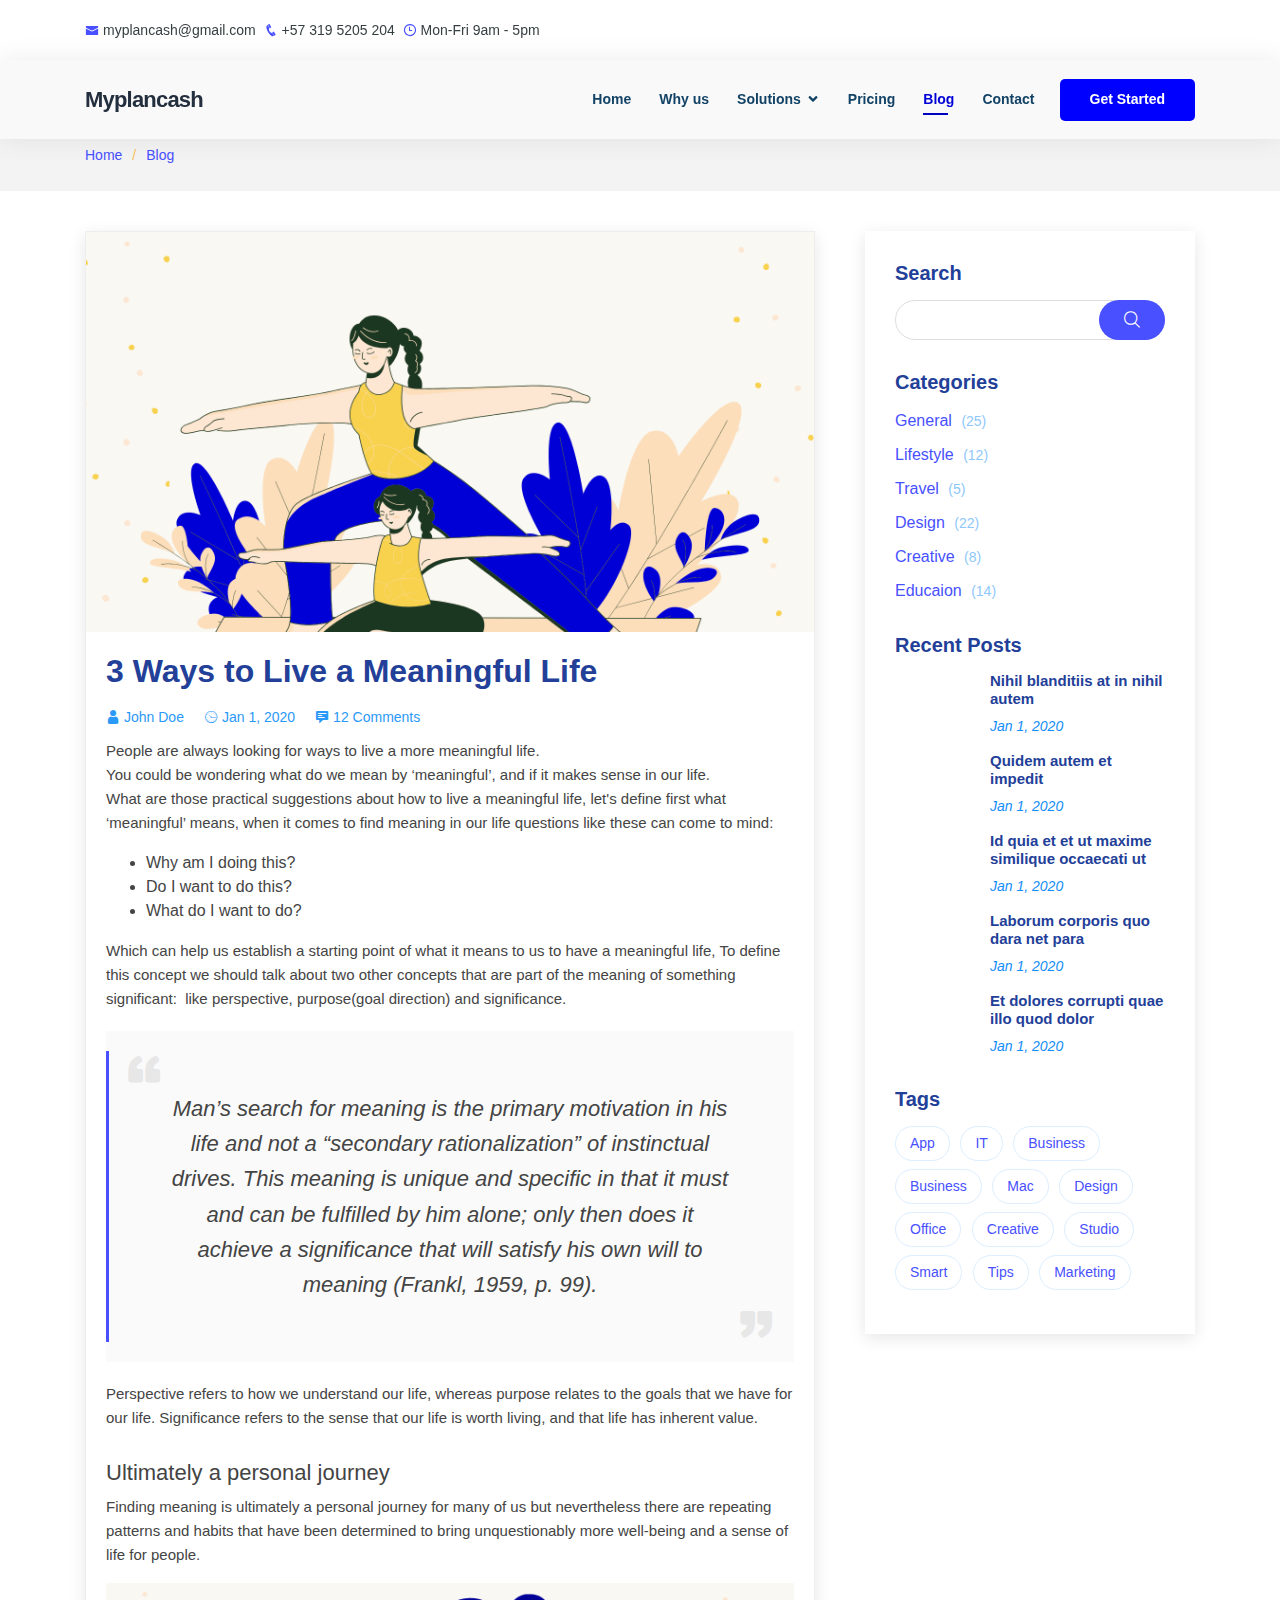
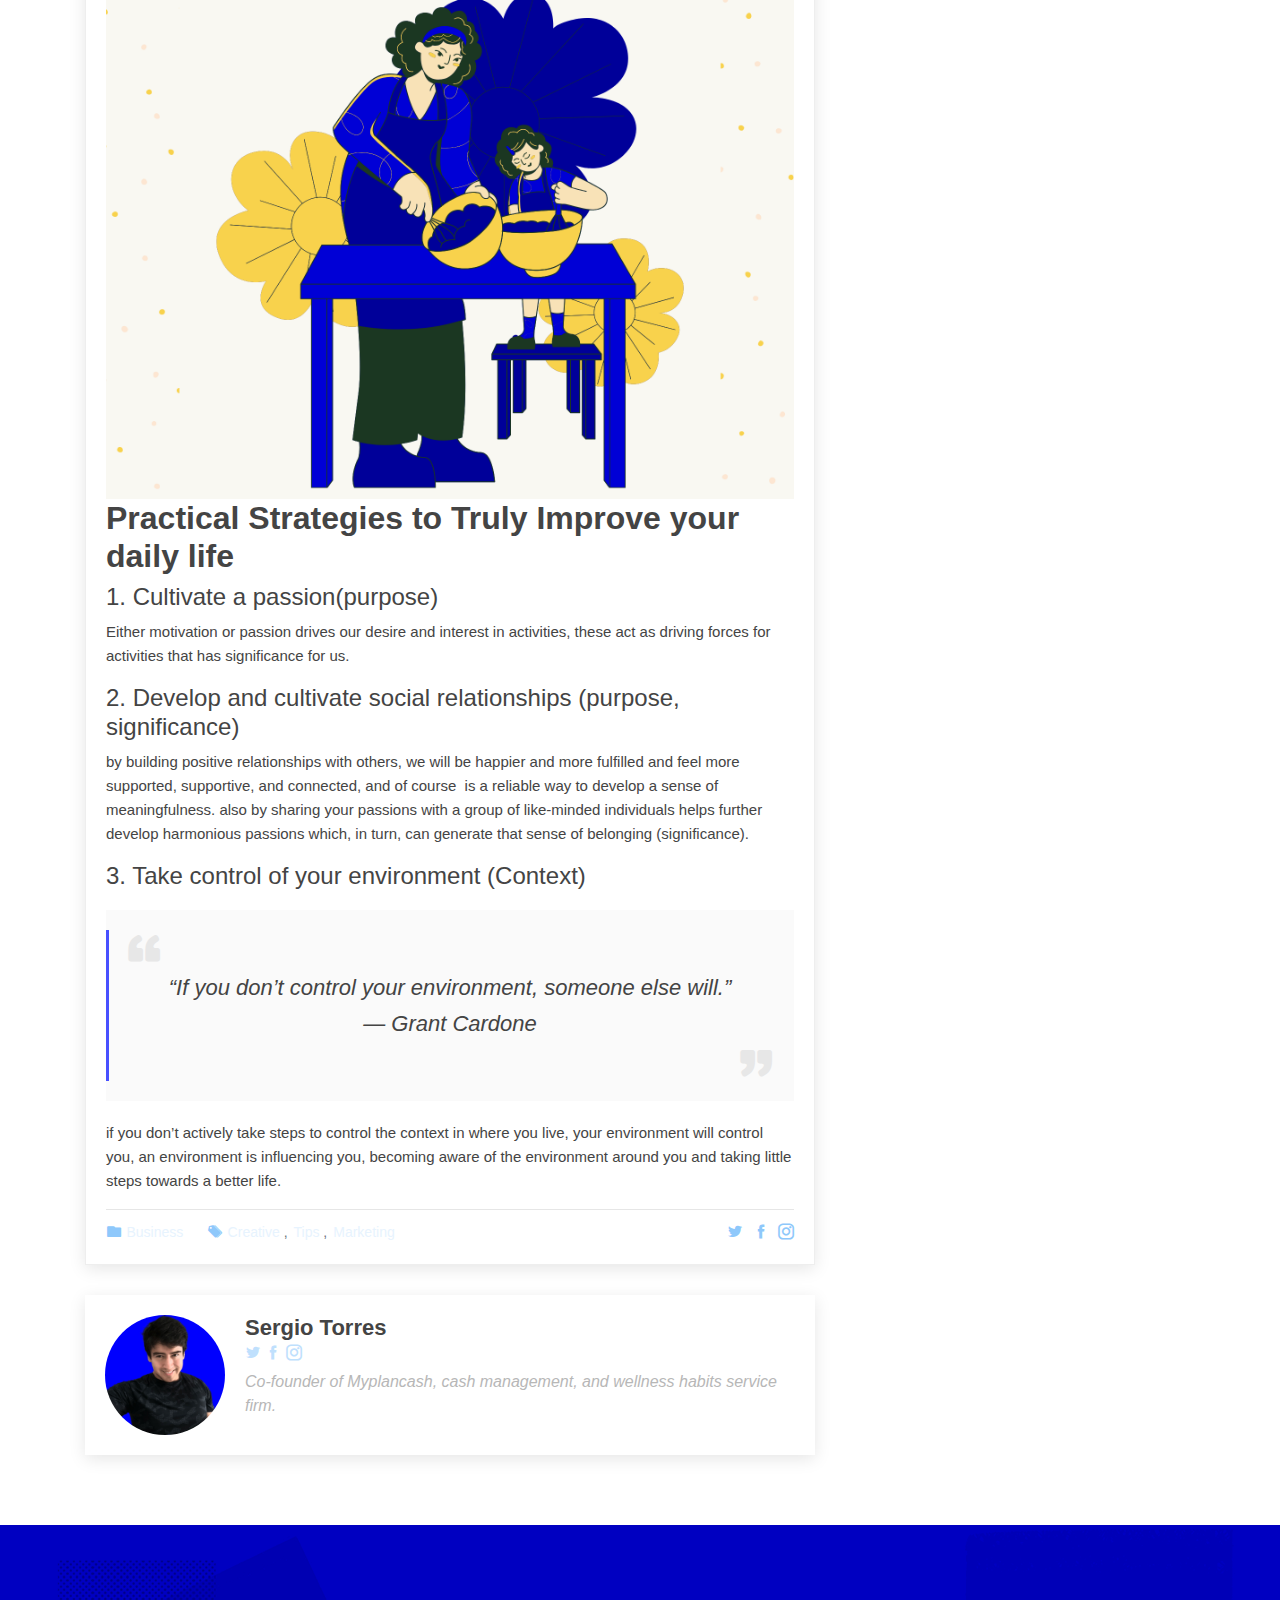
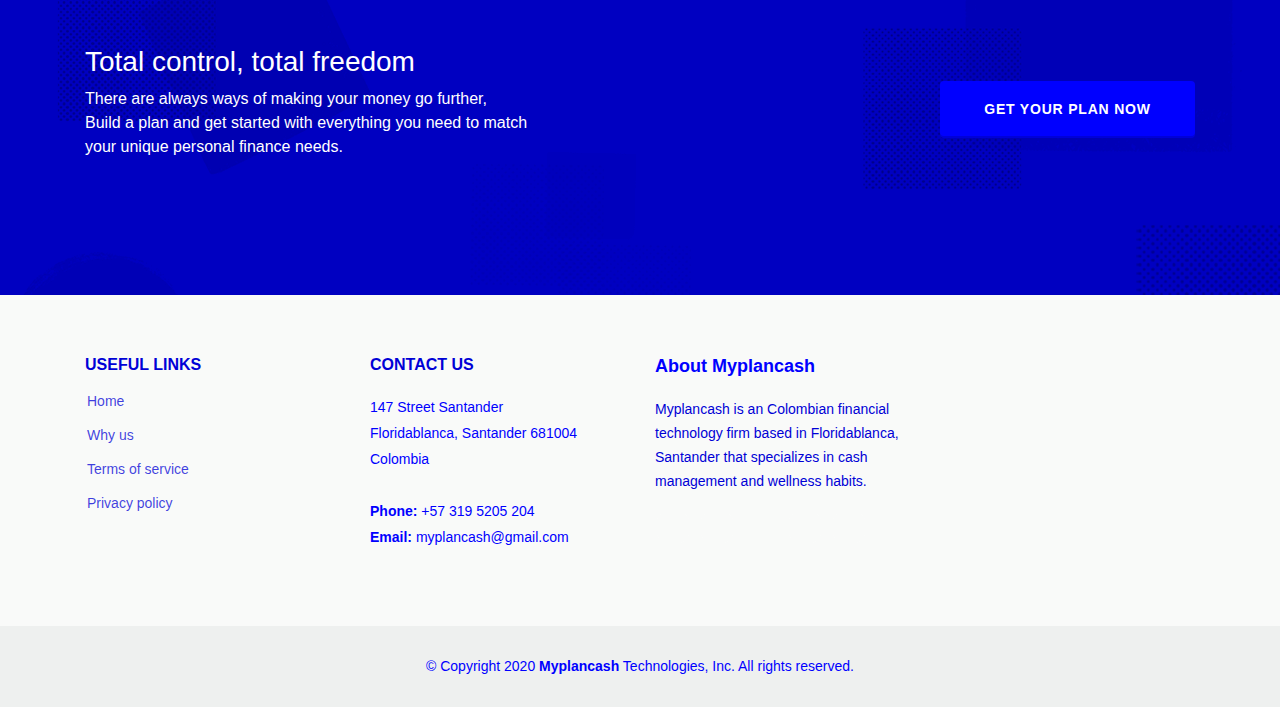
==== commit 79a3d5bf: "blog-images" ====
--- a/blog-single.html
+++ b/blog-single.html
@@ -140,12 +140,18 @@
 
               <div class="entry-content">
                 <p>
-                  Similique neque nam consequuntur ad non maxime aliquam quas. Quibusdam animi praesentium. Aliquam et laboriosam eius aut nostrum quidem aliquid dicta.
-                  Et eveniet enim. Qui velit est ea dolorem doloremque deleniti aperiam unde soluta. Est cum et quod quos aut ut et sit sunt. Voluptate porro consequatur assumenda perferendis dolore.
-                </p>
-
-                <p>
-                  Sit repellat hic cupiditate hic ut nemo. Quis nihil sunt non reiciendis. Sequi in accusamus harum vel aspernatur. Excepturi numquam nihil cumque odio. Et voluptate cupiditate.
+                  People are always looking for ways to live a more meaningful life.<br>
+                  You could be wondering what do we mean by ‘meaningful’, and if it makes sense in our life.<br>
+                  What are those practical suggestions about how to live a meaningful life, let's define first what ‘meaningful’ means, when it comes to find meaning in our life questions like these can come to mind: 
+                </p>
+                <ul>
+                  <li>Why am I doing this?</li>
+                  <li>Do I want to do this?</li>
+                  <li>What do I want to do?</li>
+                </ul>
+
+                <p>
+                  Which can help us establish a starting point of what it means to us to have a meaningful life, To define this concept we should talk about two other concepts that are part of the meaning of something significant:  like perspective,  purpose(goal direction) and significance.
                 </p>
 
                 <blockquote>
@@ -158,26 +164,35 @@
                 </blockquote>
 
                 <p>
-                  Sed quo laboriosam qui architecto. Occaecati repellendus omnis dicta inventore tempore provident voluptas mollitia aliquid. Id repellendus quia. Asperiores nihil magni dicta est suscipit perspiciatis. Voluptate ex rerum assumenda dolores nihil quaerat.
-                  Dolor porro tempora et quibusdam voluptas. Beatae aut at ad qui tempore corrupti velit quisquam rerum. Omnis dolorum exercitationem harum qui qui blanditiis neque.
-                  Iusto autem itaque. Repudiandae hic quae aspernatur ea neque qui. Architecto voluptatem magni. Vel magnam quod et tempora deleniti error rerum nihil tempora.
-                </p>
-
-                <h3>Et quae iure vel ut odit alias.</h3>
-                <p>
-                  Officiis animi maxime nulla quo et harum eum quis a. Sit hic in qui quos fugit ut rerum atque. Optio provident dolores atque voluptatem rem excepturi molestiae qui. Voluptatem laborum omnis ullam quibusdam perspiciatis nulla nostrum. Voluptatum est libero eum nesciunt aliquid qui.
-                  Quia et suscipit non sequi. Maxime sed odit. Beatae nesciunt nesciunt accusamus quia aut ratione aspernatur dolor. Sint harum eveniet dicta exercitationem minima. Exercitationem omnis asperiores natus aperiam dolor consequatur id ex sed. Quibusdam rerum dolores sint consequatur quidem ea.
-                  Beatae minima sunt libero soluta sapiente in rem assumenda. Et qui odit voluptatem. Cum quibusdam voluptatem voluptatem accusamus mollitia aut atque aut.
-                </p>
-                <img src="assets/img/blog-inside-post.jpg" class="img-fluid" alt="">
-
-                <h3>Ut repellat blanditiis est dolore sunt dolorum quae.</h3>
-                <p>
-                  Rerum ea est assumenda pariatur quasi et quam. Facilis nam porro amet nostrum. In assumenda quia quae a id praesentium. Quos deleniti libero sed occaecati aut porro autem. Consectetur sed excepturi sint non placeat quia repellat incidunt labore. Autem facilis hic dolorum dolores vel.
-                  Consectetur quasi id et optio praesentium aut asperiores eaque aut. Explicabo omnis quibusdam esse. Ex libero illum iusto totam et ut aut blanditiis. Veritatis numquam ut illum ut a quam vitae.
-                </p>
-                <p>
-                  Alias quia non aliquid. Eos et ea velit. Voluptatem maxime enim omnis ipsa voluptas incidunt. Nulla sit eaque mollitia nisi asperiores est veniam.
+                  Perspective refers to how we understand our life, whereas purpose relates to the goals that we have for our life. Significance refers to the sense that our life is worth living, and that life has inherent value.
+                </p>
+
+                <h3>Ultimately a personal journey</h3>
+                <p>
+                  Finding meaning is ultimately a personal journey for many of us but nevertheless there are repeating patterns and habits that have been determined to bring unquestionably more well-being and a sense of life for people.
+                </p>
+                <img src="assets/img/ways-to-live-a-meaningful-life.png" class="img-fluid" alt="ways-to-live-a-meaningful-life">
+
+                <h2><strong>Practical Strategies to Truly Improve your daily life</strong></h2>
+                <h4>1. Cultivate a passion(purpose)</h4>
+                <p>
+                  Either motivation or passion drives our desire and interest in activities, these act as driving forces for activities that has significance for us.
+                </p>
+                <h4>2. Develop and cultivate social relationships (purpose, significance)</h4>
+                <p>
+                  by building positive relationships with others, we will be happier and more fulfilled and feel more supported, supportive, and connected, and of course  is a reliable way to develop a sense of meaningfulness. also by sharing your passions with a group of like-minded individuals helps further develop harmonious passions which, in turn, can generate that sense of belonging (significance).
+                </p>
+                <h4>3. Take control of your environment (Context)</h4>
+                <blockquote>
+                  <i class="icofont-quote-left quote-left"></i>
+                  <p>
+                    “If you don’t control your environment, someone else will.” — Grant Cardone
+                  </p>
+                  <i class="las la-quote-right quote-right"></i>
+                  <i class="icofont-quote-right quote-right"></i>
+                </blockquote>
+                <p>
+                  if you don’t actively take steps to control the context in where you live, your environment will control you, an environment is influencing you, becoming aware of the environment around you and taking little steps towards a better life.
                 </p>
 
               </div>
--- a/assets/css/style.css
+++ b/assets/css/style.css
@@ -859,6 +859,9 @@
   /* box-shadow: 0 0 29px 0 rgba(18, 66, 101, 0.08); */
   transition: all 0.3s ease-in-out;
   border-radius: 10px;
+  font-family: 'hk_groteskregular', Arial, sans-serif;
+  font-weight:normal;
+  font-style:normal;
 }
 .icon-boxes .icon {
   margin: 0 auto 20px auto;
@@ -2415,7 +2418,6 @@
   }
   
   #about .about-descr .p-heading {
-    font-family: 'hk_grotesksemibold', serif;
     font-size: 28px;
     text-align: left;
   }
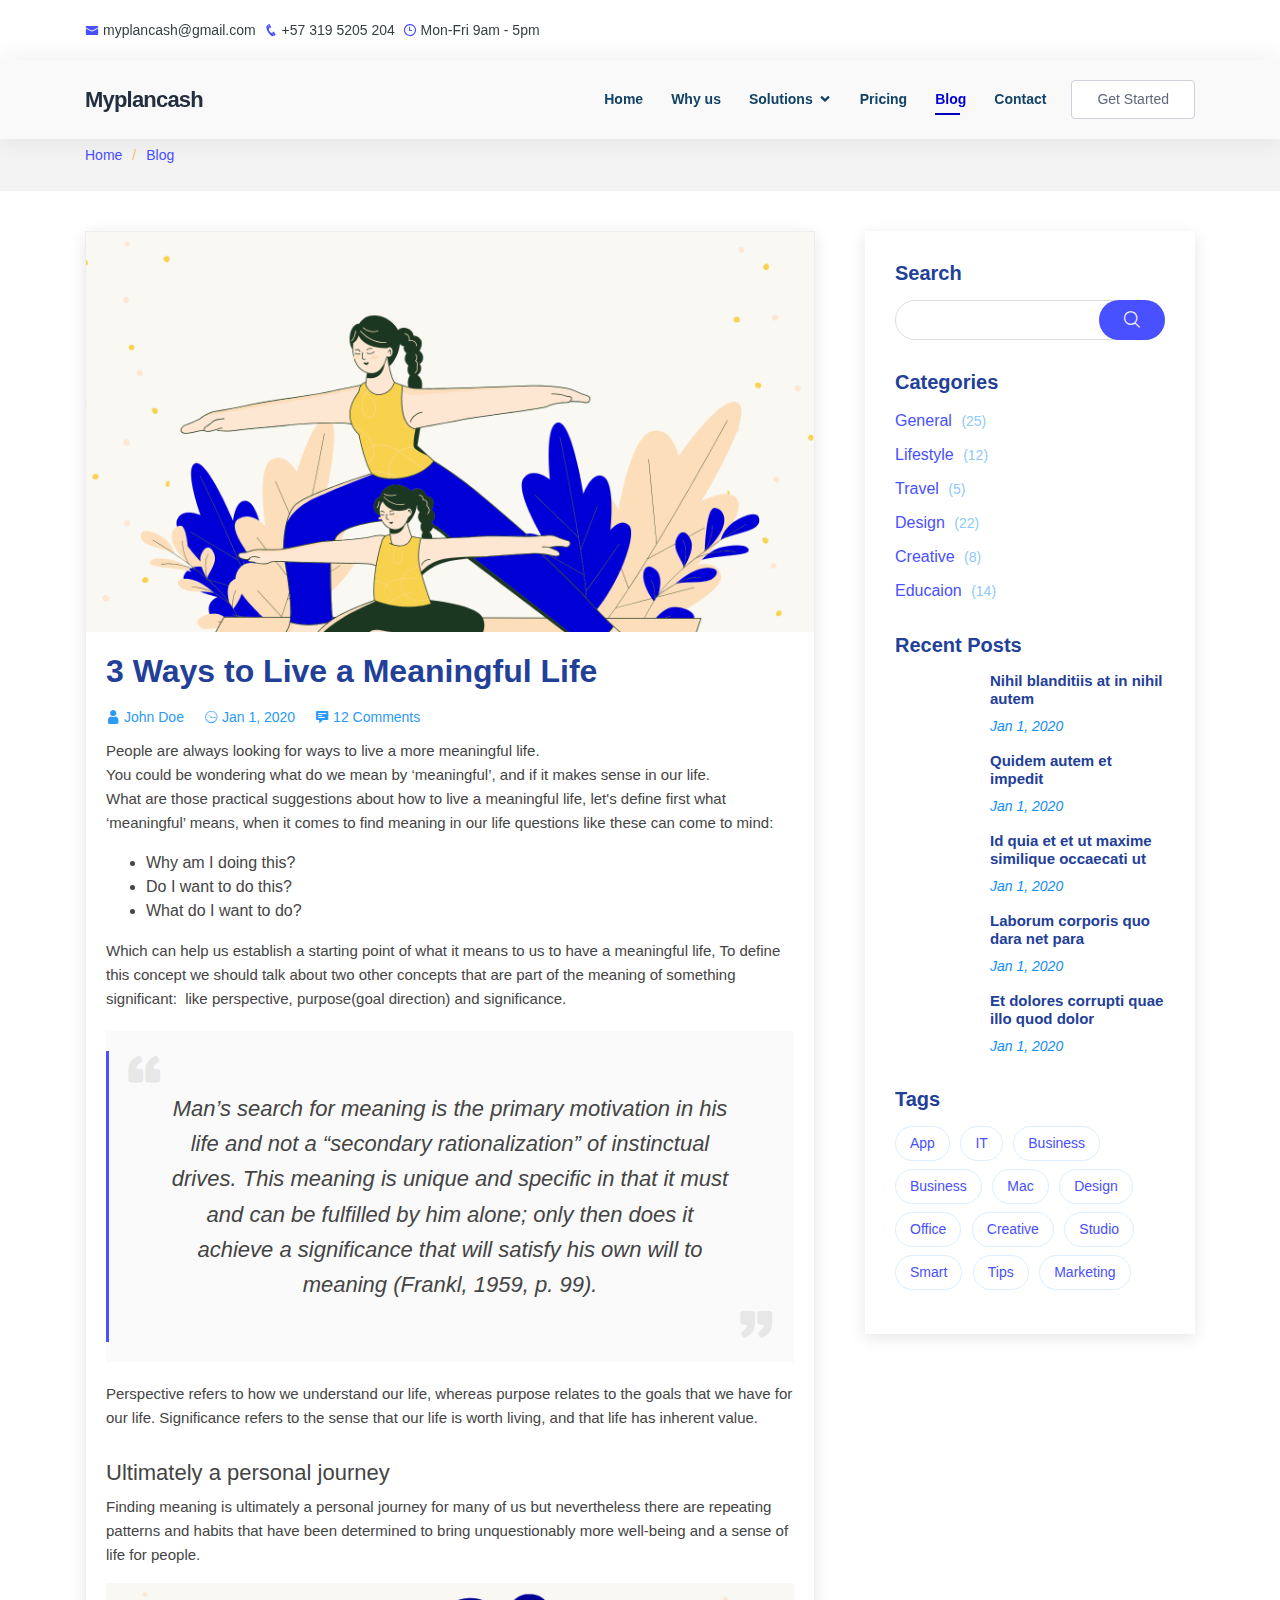
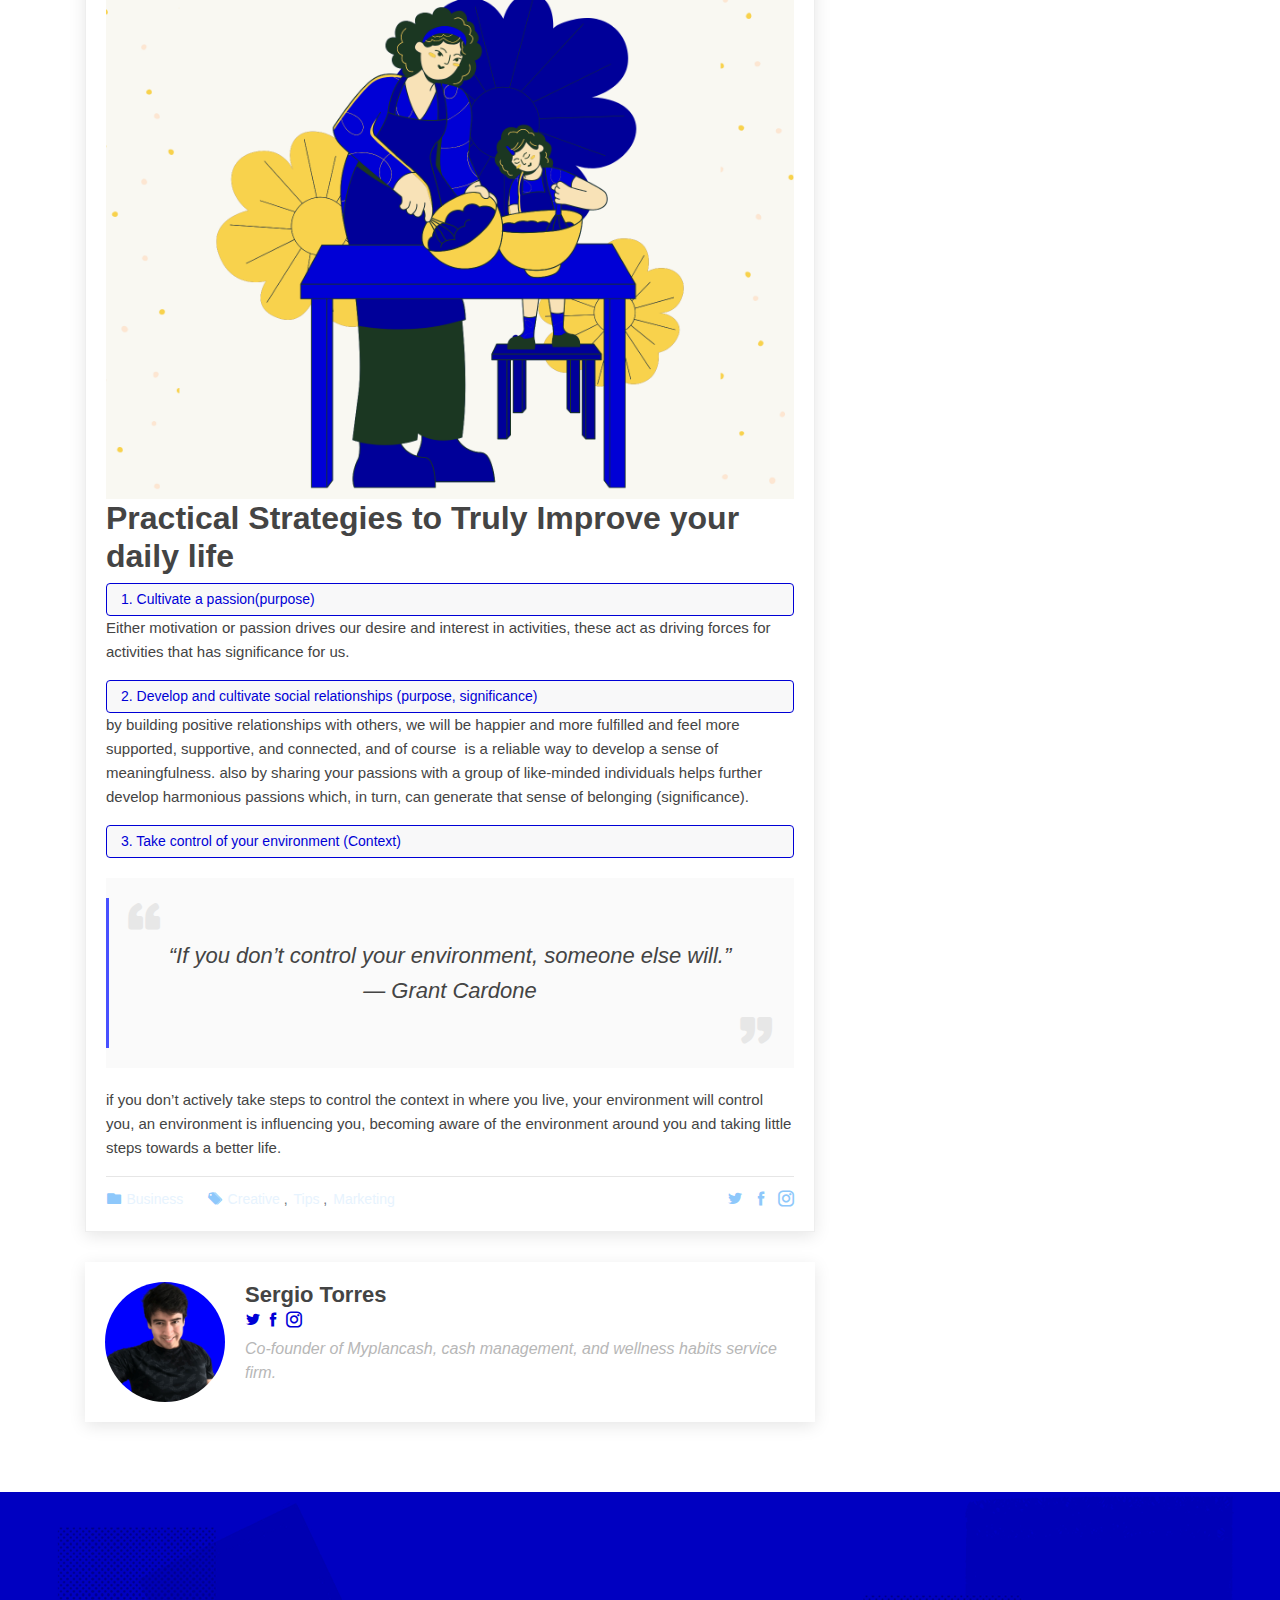
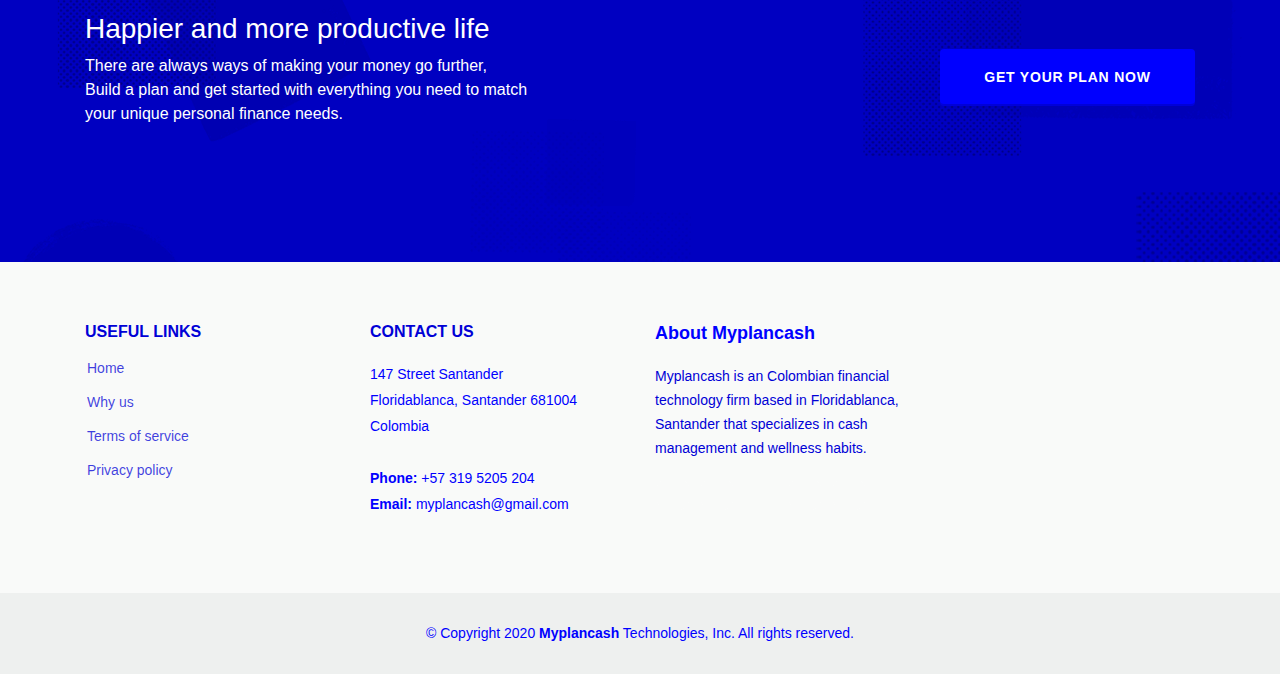
==== commit 8b8d0004: "structual design" ====
--- a/blog-single.html
+++ b/blog-single.html
@@ -433,7 +433,7 @@
 
       <div class="row">
         <div class="col-lg-9 text-center text-lg-left">
-          <h3>Total control, total freedom</h3>
+          <h3>Happier and more productive life</h3>
           <p> There are always ways of making your money go further, <br>Build a plan and get started with everything you need to match<br> your unique personal finance needs.</p>
         </div>
         <div class="col-lg-3 cta-btn-container text-center">
--- a/assets/css/style.css
+++ b/assets/css/style.css
@@ -1,2430 +1 @@
-
-@font-face {
-  font-family: 'hk_groteskbold';
-  src: url('https://myplancash.github.io/Mytest/css/fonts/hkgrotesk-bold.eot');
-  src: url('hkgrotesk-bold.eot?#iefix') format('embedded-opentype'),
-        url('https://myplancash.github.io/Mytest/css/fonts/hkgrotesk-bold.woff2') format('woff2'),
-        url('https://myplancash.github.io/Mytest/css/fonts/hkgrotesk-bold.woff') format('woff');
-  font-weight: normal;
-  font-style: normal;
-  font-display: fallback;
-}
-@font-face {
-  font-family: 'hkgrotesk-bolditalic';
-  src: url('https://myplancash.github.io/Mytest/css/fonts/hkgrotesk-bolditalic.eot');
-  src: url('hkgrotesk-bolditalic.eot?#iefix') format('embedded-opentype'),
-        url('https://myplancash.github.io/Mytest/css/fonts/hkgrotesk-bolditalic.woff2') format('woff2'),
-        url('https://myplancash.github.io/Mytest/css/fonts/hkgrotesk-bolditalic.woff') format('woff');
-  font-weight: normal;
-  font-style: normal;
-  font-display: fallback;
-}
-@font-face {
-  font-family: 'hk_groteskitalic';
-  src: url('https://myplancash.github.io/Mytest/css/fonts/hkgrotesk-italic.eot');
-  src: url('hkgrotesk-italic.eot?#iefix') format('embedded-opentype'),
-        url('https://myplancash.github.io/Mytest/css/fonts/hkgrotesk-italic.woff2') format('woff2'),
-        url('https://myplancash.github.io/Mytest/css/fonts/hkgrotesk-italic.woff') format('woff');
-  font-weight: normal;
-  font-style: normal;
-  font-display: fallback;
-}
-@font-face {
-  font-family: 'hk_grotesklight';
-  src: url('https://myplancash.github.io/Mytest/css/fonts/hkgrotesk-light.eot');
-  src: url('hkgrotesk-light.eot?#iefix') format('embedded-opentype'),
-        url('https://myplancash.github.io/Mytest/css/fonts/hkgrotesk-light.woff2') format('woff2'),
-        url('https://myplancash.github.io/Mytest/css/fonts/hkgrotesk-light.woff') format('woff');
-  font-weight: normal;
-  font-style: normal;
-  font-display: fallback;
-}
-@font-face {
-  font-family: 'hk_grotesklight_italic';
-  src: url('hkgrotesk-lightitalic.eot');
-  src: url('hkgrotesk-lightitalic.eot?#iefix') format('embedded-opentype'),
-        url('hkgrotesk-lightitalic.woff2') format('woff2'),
-        url('hkgrotesk-lightitalic.woff') format('woff');
-  font-weight: normal;
-  font-style: normal;
-  font-display: fallback;
-}
-@font-face {
-  font-family: 'hk_grotesklight_italic';
-  src: url('https://myplancash.github.io/Mytest/css/fonts/hkgrotesk-lightitalic.eot');
-  src: url('hkgrotesk-lightitalic.eot?#iefix') format('embedded-opentype'),
-        url('https://myplancash.github.io/Mytest/css/fonts/hkgrotesk-lightitalic.woff2') format('woff2'),
-        url('https://myplancash.github.io/Mytest/css/fonts/hkgrotesk-lightitalic.woff') format('woff');
-  font-weight: normal;
-  font-style: normal;
-  font-display: fallback;
-}
-@font-face {
-  font-family: 'hk_groteskmedium';
-  src: url('hkgrotesk-medium.eot');
-  src: url('hkgrotesk-medium.eot?#iefix') format('embedded-opentype'),
-        url('hkgrotesk-medium.woff2') format('woff2'),
-        url('hkgrotesk-medium.woff') format('woff');
-  font-weight: normal;
-  font-style: normal;
-  font-display: fallback;
-}
-@font-face {
-  font-family: 'hk_groteskmedium';
-  src: url('https://myplancash.github.io/Mytest/css/fonts/hkgrotesk-medium.eot');
-  src: url('hkgrotesk-medium.eot?#iefix') format('embedded-opentype'),
-        url('https://myplancash.github.io/Mytest/css/fonts/hkgrotesk-medium.woff2') format('woff2'),
-        url('https://myplancash.github.io/Mytest/css/fonts/hkgrotesk-medium.woff') format('woff');
-  font-weight: normal;
-  font-style: normal;
-  font-display: fallback;
-}
-@font-face {
-  font-family: 'hk_groteskmedium_italic';
-  src: url('hkgrotesk-mediumitalic.eot');
-  src: url('hkgrotesk-mediumitalic.eot?#iefix') format('embedded-opentype'),
-        url('hkgrotesk-mediumitalic.woff2') format('woff2'),
-        url('hkgrotesk-mediumitalic.woff') format('woff');
-  font-weight: normal;
-  font-style: normal;
-  font-display: fallback;
-}
-@font-face {
-  font-family: 'hk_groteskmedium_italic';
-  src: url('https://myplancash.github.io/Mytest/css/fonts/hkgrotesk-mediumitalic.eot');
-  src: url('hkgrotesk-mediumitalic.eot?#iefix') format('embedded-opentype'),
-        url('https://myplancash.github.io/Mytest/css/fonts/hkgrotesk-mediumitalic.woff2') format('woff2'),
-        url('https://myplancash.github.io/Mytest/css/fonts/hkgrotesk-mediumitalic.woff') format('woff');
-  font-weight: normal;
-  font-style: normal;
-  font-display: fallback;
-}
-@font-face {
-  font-family: 'hk_groteskregular';
-  src: url('hkgrotesk-regular.eot');
-  src: url('hkgrotesk-regular.eot?#iefix') format('embedded-opentype'),
-        url('hkgrotesk-regular.woff2') format('woff2'),
-        url('hkgrotesk-regular.woff') format('woff');
-  font-weight: normal;
-  font-style: normal;
-  font-display: fallback;
-}
-@font-face {
-  font-family: 'hk_groteskregular';
-  src: url('https://myplancash.github.io/Mytest/css/fonts/hkgrotesk-regular.eot');
-  src: url('hkgrotesk-regular.eot?#iefix') format('embedded-opentype'),
-        url('https://myplancash.github.io/Mytest/css/fonts/hkgrotesk-regular.woff2') format('woff2'),
-        url('https://myplancash.github.io/Mytest/css/fonts/hkgrotesk-regular.woff') format('woff');
-  font-weight: normal;
-  font-style: normal;
-  font-display: fallback;
-}
-@font-face {
-  font-family: 'hk_grotesksemibold';
-  src: url('hkgrotesk-semibold.eot');
-  src: url('hkgrotesk-semibold.eot?#iefix') format('embedded-opentype'),
-        url('hkgrotesk-semibold.woff2') format('woff2'),
-        url('hkgrotesk-semibold.woff') format('woff');
-  font-weight: normal;
-  font-style: normal;
-  font-display: fallback;
-}
-@font-face {
-  font-family: 'hk_grotesksemibold';
-  src: url('https://myplancash.github.io/Mytest/css/fonts/hkgrotesk-semibold.eot');
-  src: url('hkgrotesk-semibold.eot?#iefix') format('embedded-opentype'),
-        url('https://myplancash.github.io/Mytest/css/fonts/hkgrotesk-semibold.woff2') format('woff2'),
-        url('https://myplancash.github.io/Mytest/css/fonts/hkgrotesk-semibold.woff') format('woff');
-  font-weight: normal;
-  font-style: normal;
-  font-display: fallback;
-}
-@font-face {
-  font-family: 'hk_grotesksemibold_italic';
-  src: url('hkgrotesk-semibolditalic.eot');
-  src: url('hkgrotesk-semibolditalic.eot?#iefix') format('embedded-opentype'),
-        url('hkgrotesk-semibolditalic.woff2') format('woff2'),
-        url('hkgrotesk-semibolditalic.woff') format('woff');
-  font-weight: normal;
-  font-style: normal;
-  font-display: fallback;
-}
-@font-face {
-  font-family: 'hk_grotesksemibold_italic';
-  src: url('https://myplancash.github.io/Mytest/css/fonts/hkgrotesk-semibolditalic.eot');
-  src: url('hkgrotesk-semibolditalic.eot?#iefix') format('embedded-opentype'),
-        url('https://myplancash.github.io/Mytest/css/fonts/hkgrotesk-semibolditalic.woff2') format('woff2'),
-        url('https://myplancash.github.io/Mytest/css/fonts/hkgrotesk-semibolditalic.woff') format('woff');
-  font-weight: normal;
-  font-style: normal;
-  font-display: fallback;
-}
-/*--------------------------------------------------------------
-# General
---------------------------------------------------------------*/
-body {
-  font-family: "Open Sans", sans-serif;
-  color: #444444;
-  box-sizing: border-box;
-  -moz-osx-font-smoothing: grayscale;
-  text-rendering: optimizeLegibility;
-  -moz-osx-font-smoothing: grayscale;
-  -webkit-font-smoothing: antialiased;
-  max-width: 100%;
-  overflow-x: hidden;
-  display: flex;
-  flex-direction: column;
-  min-height: 100vh;
-  font-family: 'hk_groteskregular', Arial, sans-serif;
-  font-weight:normal;
-  font-style:normal;
-  -webkit-font-smoothing: antialiased;
-  -webkit-tap-highlight-color: rgba(0,0,0,.3);
-}
-a {
-  color: #4850ff;
-}
-a:hover {
-  color: #2b99f8;
-  text-decoration: none;
-}
-h1, h2, h3, h4, h5, h6 {
-  font-family: "Raleway", sans-serif;
-  font-family: 'hk_groteskbold', Arial, sans-serif;
-  font-weight:normal;
-  font-style:normal;
-}
-/*--------------------------------------------------------------
-# Disable aos animation delay on mobile devices
---------------------------------------------------------------*/
-@media screen and (max-width: 768px) {
-  [data-aos-delay] {
-    transition-delay: 0 !important;
-  }
-}
-/*--------------------------------------------------------------
-# Top Bar
---------------------------------------------------------------*/
-#topbar {
-  height: 60px;
-  font-size: 14px;
-  transition: all 0.5s;
-  overflow: hidden;
-  /* color: rgba(255, 255, 255, 0.8); */
-  color: #363f41;
-}
-#topbar.topbar-scrolled {
-  top: -60px;
-}
-#topbar .contact-info ul {
-  padding: 0;
-  margin: 0;
-  list-style: none;
-}
-#topbar .contact-info li {
-  display: inline-block;
-  padding: 0;
-}
-#topbar .contact-info li + li {
-  margin-left: 18px;
-}
-#topbar .contact-info a {
-  /* color: rgba(255, 255, 255, 0.8); */
-  color: #363f41;
-  transition: 0.3s;
-}
-#topbar .contact-info a:hover {
-  /* color: #fff; */
-  color: #1d2122
-}
-#topbar .contact-info i {
-  color: #4850ff;
-  padding-right: 4px;
-}
-#topbar .cta {
-  background: transparent;
-}
-#topbar .cta a {
-  background: #0000ff;
-  color: #fff;
-  padding: 6px 24px 8px 24px;
-  display: inline-block;
-  /* transition: 0.3s; */
-  /* border-radius: 50px; */
-  transition: 0.5s;
-  margin: 10px;
-  border-radius: 50px;
-  /* border: 2px solid #0000d6; */
-  /* color: #fff; */
-  /* font-size: .875rem; */
-  font-size: 1.4rem;
-  /* background: 0 0; */
-  /* border: none; */
-  cursor: pointer;
-  border-radius: 4px;
-  text-align: center;
-  /* font-family: Slack-Circular-Pro,"Helvetica Neue",Helvetica,"Segoe UI",Tahoma,Arial,sans-serif; */
-  font-weight: 600;
-  line-height: 1.28571429;
-  letter-spacing: .8px;
-  font-size: .875rem;
-  text-transform: uppercase;
-  text-decoration: none;
-  /* padding: 19px 40px 20px; */
-  /* display: block; */
-  /* width: 100%; */
-  /* transition: box-shadow 420ms cubic-bezier(.165,.84,.44,1),color 420ms cubic-bezier(.165,.84,.44,1),background 420ms cubic-bezier(.165,.84,.44,1); */
-}
-#topbar .cta a:hover {
-  color: #fff;
-  background: #0000b6;
-}
-/*--------------------------------------------------------------
-# Header
---------------------------------------------------------------*/
-#header {
-  /* background: rgba(0, 0, 0, 0.1); */
-  background: #f9f9f9;
-  box-shadow: 0px 0px 25px 0 rgba(0, 0, 0, 0.08);
-  transition: box-shadow 250ms ease-in-out;
-  transition: all 0.5s;
-  z-index: 997;
-  padding: 15px 0;
-  top: 60px;
-}
-#header.header-scrolled {
-  top: 0;
-  /* background: rgba(20, 0, 198, 0.9); */
-  background: #fff;
-}
-#header .logo {
-  font-size: 22px;
-  line-height: 1.158;
-  letter-spacing: -.8px;
-  margin: 0;
-  padding: 0;
-  /* line-height: 1; */
-  font-weight: 700;
-  /* letter-spacing: 2px; */
-  /* text-transform: uppercase; */
-}
-#header .logo a {
-  color: #232f3e;
-}
-#header .logo img {
-  max-height: 40px;
-}
-@media (max-width: 992px) {
-  #header {
-    /* top: 0; */
-    padding: 15px 0;
-    background: transparent;
-    /* padding: 0; */
-    height: 70px;
-    background-color: #fff;
-    border-bottom: 1px solid #ebeaeb;
-    z-index: 1000;
-    top: 0;
-    position: fixed;
-  }
-  #header .logo {
-    font-size: 28px;
-  }
-}
-.header-inner-pages {
-  background: rgba(5, 87, 158, 0.9) !important;
-}
-.topbar-inner-pages {
-  background: rgba(6, 98, 178, 0.9) !important;
-}
-/*--------------------------------------------------------------
-# Navigation Menu
---------------------------------------------------------------*/
-/* Desktop Navigation */
-.nav-menu ul {
-  margin: 0;
-  padding: 0;
-  list-style: none;
-}
-.nav-menu > ul {
-  display: flex;
-}
-.nav-menu > ul > li {
-  position: relative;
-  white-space: nowrap;
-  padding: 14px 0 14px 28px;
-}
-.nav-menu a {
-  display: block;
-  position: relative;
-  color: #124265;
-  transition: 0.3s;
-  font-weight: 600;
-  font-size: 14px;
-  font-family: "Open Sans", sans-serif;
-}
-.nav-menu > ul > li > a:before {
-  content: "";
-  position: absolute;
-  width: 0;
-  height: 2px;
-  bottom: -5px;
-  left: 0;
-  background-color: #0000c1;
-  visibility: hidden;
-  width: 0px;
-  transition: all 0.3s ease-in-out 0s;
-}
-.nav-menu a:hover:before, .nav-menu li:hover > a:before, .nav-menu .active > a:before {
-  visibility: visible;
-  width: 25px;
-}
-.nav-menu a:hover, .nav-menu .active > a, .nav-menu li:hover > a {
-  color: #0000d6;
-}
-.nav-menu .drop-down ul {
-  display: block;
-  position: absolute;
-  /* left: 15px; */
-  left: 28px;
-  top: calc(100% + 30px);
-  z-index: 99;
-  opacity: 0;
-  visibility: hidden;
-  padding: 10px 0;
-  background: #fff;
-  /* box-shadow: 0px 0px 20px rgba(18, 66, 101, 0.1); */
-  box-shadow: 0px 0px 30px rgba(127, 137, 161, 0.25);
-  transition: 0.3s;
-  border-radius: 5px;
-}
-.nav-menu .drop-down:hover > ul {
-  opacity: 1;
-  top: 100%;
-  visibility: visible;
-}
-.nav-menu .drop-down li {
-  min-width: 180px;
-  position: relative;
-}
-.nav-menu .drop-down ul a {
-  padding: 10px 20px;
-  font-size: 14px;
-  font-weight: 500;
-  text-transform: none;
-  color: #124265;
-}
-.nav-menu .drop-down ul a:hover, .nav-menu .drop-down ul .active > a, .nav-menu .drop-down ul li:hover > a {
-  color: #2487ce;
-}
-.nav-menu .drop-down > a:after {
-  content: "\ea99";
-  font-family: IcoFont;
-  padding-left: 5px;
-}
-.nav-menu .drop-down .drop-down ul {
-  top: 0;
-  left: calc(100% - 30px);
-}
-.nav-menu .drop-down .drop-down:hover > ul {
-  opacity: 1;
-  top: 0;
-  left: 100%;
-}
-.nav-menu .drop-down .drop-down > a {
-  padding-right: 35px;
-}
-.nav-menu .drop-down .drop-down > a:after {
-  content: "\eaa0";
-  font-family: IcoFont;
-  position: absolute;
-  right: 15px;
-}
-@media (max-width: 1366px) {
-  .nav-menu .drop-down .drop-down ul {
-    left: -90%;
-  }
-  .nav-menu .drop-down .drop-down:hover > ul {
-    left: -100%;
-  }
-  .nav-menu .drop-down .drop-down > a:after {
-    content: "\ea9d";
-  }
-}
-/* Services btn */
-#services .service-btn {
-  border-radius: 5px;
-  /* padding: 6px 25px 8px 25px; */
-  padding: 10px 30px 11px 30px;
-  white-space: nowrap;
-  transition: 0.3s;
-  font-size: 16px;
-  font-weight: 600;
-  display: inline-block;
-  /* border: 2px solid rgba(0, 0, 255, 0.5); */
-  background: #0000ff;
-  color: #fff;
-}
-#services .service-btn:hover {
-  color: #fff;
-  background: #0000b6;
-}
-#services h2 {
-  font-size: 56px;
-  line-height: 1.07143;
-  font-weight: 600;
-  letter-spacing: -.005em;
-  margin-top: 6px;
-  color: #1d1d1f;
-  font-family: 'hk_groteskbold', Arial, sans-serif;
-  font-weight:normal;
-  font-style:normal;
-}
-#services h3 {
-  font-size: 28px;
-  line-height: 1.10722;
-  font-weight: 400;
-  letter-spacing: .004em;
-  font-family: 'hk_groteskbold', Arial, sans-serif;
-  font-weight:normal;
-  font-style:normal;
-}
-#services p {
-  margin-top: 0.4em;
-  color: #86868b;
-  font-family: 'hk_groteskregular', Arial, sans-serif;
-  font-weight:normal;
-  font-style:normal;
-}
-@media (max-width: 992px) {
-  .service-btn {
-    margin: 0 48px 0 0;
-    padding: 6px 18px;
-  }
-}
-/* Get Startet Button */
-.get-started-btn {
-  margin-left: 25px;
-  border-radius: 5px;
-  /* padding: 6px 25px 8px 25px; */
-  padding: 10px 30px 11px 30px;
-  white-space: nowrap;
-  transition: 0.3s;
-  font-size: 14px;
-  font-weight: 600;
-  display: inline-block;
-  /* border: 2px solid rgba(0, 0, 255, 0.5); */
-  background: #0000ff;
-  color: #fff;
-}
-.get-started-btn:hover {
-  /* border-color: #fff; */
-  color: #fff;
-  background: #0000b6;
-}
-@media (max-width: 992px) {
-  .get-started-btn {
-    margin: 0 48px 0 0;
-    padding: 6px 18px;
-  }
-}
-@media (max-width: 768px) {
-  .get-started-btn {
-    margin: 0 48px 0 0;
-    padding: 5px 18px 6px 18px;
-    border-radius: 3px;
-  }
-}
-/* Mobile Navigation */
-.mobile-nav-toggle {
-  position: fixed;
-  right: 15px;
-  top: 15px;
-  z-index: 9998;
-  border: 0;
-  background: none;
-  font-size: 24px;
-  transition: all 0.4s;
-  outline: none !important;
-  line-height: 1;
-  cursor: pointer;
-  text-align: right;
-}
-.mobile-nav-toggle i {
-  color: #232f3e;
-}
-.mobile-nav {
-  position: fixed;
-  top: 55px;
-  right: 15px;
-  bottom: 15px;
-  left: 15px;
-  z-index: 9999;
-  overflow-y: auto;
-  background: #fff;
-  transition: ease-in-out 0.2s;
-  opacity: 0;
-  visibility: hidden;
-  border-radius: 10px;
-  padding: 10px 0;
-}
-.mobile-nav * {
-  margin: 0;
-  padding: 0;
-  list-style: none;
-}
-.mobile-nav a {
-  display: block;
-  position: relative;
-  color: #4850ff;
-  padding: 10px 20px;
-  font-weight: 500;
-  outline: none;
-}
-.mobile-nav a:hover, .mobile-nav .active > a, .mobile-nav li:hover > a {
-  color: #0000d6;
-  text-decoration: none;
-}
-.mobile-nav .drop-down > a:after {
-  content: "\ea99";
-  font-family: IcoFont;
-  padding-left: 10px;
-  position: absolute;
-  right: 15px;
-}
-.mobile-nav .active.drop-down > a:after {
-  content: "\eaa1";
-}
-.mobile-nav .drop-down > a {
-  padding-right: 35px;
-}
-.mobile-nav .drop-down ul {
-  display: none;
-  overflow: hidden;
-}
-.mobile-nav .drop-down li {
-  padding-left: 20px;
-}
-.mobile-nav-overly {
-  width: 100%;
-  height: 100%;
-  z-index: 9997;
-  top: 0;
-  left: 0;
-  position: fixed;
-  background: rgba(5, 74, 133, 0.6);
-  overflow: hidden;
-  display: none;
-  transition: ease-in-out 0.2s;
-}
-.mobile-nav-active {
-  overflow: hidden;
-}
-.mobile-nav-active .mobile-nav {
-  opacity: 1;
-  visibility: visible;
-}
-.mobile-nav-active .mobile-nav-toggle i {
-  color: #fff;
-}
-/*--------------------------------------------------------------
-# Hero Section
---------------------------------------------------------------*/
-/* #hero {
-  width: 100%;
-  height: 100vh;
-  background: url("../img/hero-bg.jpg") top right no-repeat;
-  background-size: cover;
-  position: relative;
-} */
-#hero {
-  width: 100%;
-  height: 100vh;
-  overflow: hidden;
-  position: relative;
-  background: url("../img/your-finances-simpler-and-more-meaningful.png") top right;
-  background-size: cover;
-  position: relative;
-  margin-bottom: -90px;
-}
-/* 
-#hero {
-  width: 100%;
-  height: 100vh;
-  background: url("../img/your-finances-simpler-and-more-meaningful.jpg") top right no-repeat;
-  background-size: cover;
-  position: relative;
-} */
-@media (min-width: 992px) {
-  #hero {
-    padding-left: 160px;
-  }
-}
-#hero:before {
-  content: "";
-  background: rgba(255, 255, 255, 0.8);
-  position: absolute;
-  bottom: 0;
-  top: 0;
-  left: 0;
-  right: 0;
-}
-/* #hero:before {
-  content: "";
-  background: rgba(249, 249, 249, 0.9);
-  position: absolute;
-  bottom: 0;
-  top: 0;
-  left: 0;
-  right: 0;
-} */
-#hero .carousel-container {
-  display: flex;
-  justify-content: center;
-  align-items: center;
-  flex-direction: column;
-  text-align: center;
-  bottom: 0;
-  top: 0;
-  left: 0;
-  right: 0;
-}
-#services p {
-  margin-top: 0.4em;
-  color: #86868b;
-}
-#hero h2 {
-  /* color: #363f41; */
-  margin-bottom: 30px;
-  font-size: 56px;
-  line-height: 1.07143;
-  font-weight: 600;
-  letter-spacing: -.005em;
-  margin-top: 6px;
-  color: #1d1d1f;
-  font-family: 'hk_groteskbold', Arial, sans-serif;
-  font-weight:normal;
-  font-style:normal;
-}
-#hero h3 {
-  font-size: 28px;
-  line-height: 1.10722;
-  font-weight: 400;
-  letter-spacing: .004em;
-  font-family: 'hk_groteskbold', Arial, sans-serif;
-  font-weight:normal;
-  font-style:normal;
-}
-.solution h2 {
-  color: #858ea1;
-  margin: 10px 0  30px 0;
-  /* font-size: 18px; */
-  font-size: 56px;
-  line-height: 1.07143;
-  font-weight: 600;
-  letter-spacing: -.005em;
-  font-family: 'hk_groteskbold', Arial, sans-serif;
-  font-weight:normal;
-  font-style:normal;
-}
-#hero p {
-  width: 80%;
-  -webkit-animation-delay: 0.4s;
-  animation-delay: 0.4s;
-  margin: 0.4em auto 30px;
-  color: #86868b;
-  font-size: 1.25rem;
-  line-height: 33px;
-  font-family: 'hk_groteskregular', Arial, sans-serif;
-  font-weight:normal;
-  font-style:normal;
-}
-#hero .carousel-control-prev, #hero .carousel-control-next {
-  width: 10%;
-}
-#hero .carousel-control-next-icon, #hero .carousel-control-prev-icon {
-  background: none;
-  font-size: 48px;
-  color: #dbdbdb;
-  line-height: 1;
-  width: auto;
-  height: auto;
-}
-#hero .btn-get-started {
-  display: inline-block;
-  margin: 10px;
-  -webkit-animation-delay: 0.8s;
-  animation-delay: 0.8s;
-  font-family: "Raleway", sans-serif;
-  font-weight: 700;
-  display: inline-block;
-  transition: 0.5s;
-  margin: 10px;
-  border-radius: 50px;
-  background: #0071e3;
-  color: #fff;
-  font-size: .875rem;
-  cursor: pointer;
-  border-radius: 4px;
-  text-align: center;
-  line-height: 1.28571429;
-  letter-spacing: .8px;
-  font-size: .875rem;
-  text-transform: uppercase;
-  text-decoration: none;
-  padding: 19px 40px 20px;
-  transition: box-shadow 420ms cubic-bezier(.165,.84,.44,1),color 420ms cubic-bezier(.165,.84,.44,1),background 420ms cubic-bezier(.165,.84,.44,1);
-}
-#hero .btn-get-started:hover {
-  background: #0077ED;
-  text-decoration: none;
-}
-@media (min-width: 1024px) {
-  #hero p {
-    width: 60%;
-  }
-  #hero .carousel-control-prev, #hero .carousel-control-next {
-    width: 5%;
-  }
-}
-@media (max-width: 768px) {
-  #hero {
-    display: flex;
-    flex-wrap: wrap;
-  }
-  #hero h2 {
-    font-size: 28px;
-  }
-}
-@media screen and (max-width: 767px) and (min-width: 0) {
-}
-#hero {
-  padding: 0 4vw;
-}
-/*--------------------------------------------------------------
-# Sections General
---------------------------------------------------------------*/
-section {
-  padding: 60px 0;
-  overflow: hidden;
-}
-.section-bg {
-  background-color: #f6f7f6;
-}
-.section-title {
-  padding-bottom: 40px;
-}
-.section-title h2 {
-  font-size: 14px;
-  font-weight: 500;
-  padding: 0;
-  line-height: 1px;
-  margin: 0 0 5px 0;
-  letter-spacing: 2px;
-  text-transform: uppercase;
-  color: #aaaaaa;
-  /* font-family: "Poppins", sans-serif; */
-}
-.section-title h2::after {
-  content: "";
-  width: 120px;
-  height: 1px;
-  display: inline-block;
-  background: #2424ff;
-  margin: 4px 10px;
-}
-.section-title p {
-  margin: 0;
-  margin: 0;
-  font-size: 36px;
-  font-weight: 700;
-  /* text-transform: uppercase; */
-  /* font-family: "Poppins", sans-serif; */
-  color: #37423b;
-}
-
-/*--------------------------------------------------------------
-# Icon Boxes
---------------------------------------------------------------*/
-.icon-boxes {
-  padding-top: 0;
-}
-.icon-boxes .icon-box {
-  padding: 40px 30px;
-  /* padding: 70px 20px 80px 20px; */
-  position: relative;
-  overflow: hidden;
-  background: #fff;
-  /* box-shadow: 5px 10px 29px 0 rgba(68, 88, 144, 0.2); */
-  /* box-shadow: 0 0 29px 0 rgba(18, 66, 101, 0.08); */
-  transition: all 0.3s ease-in-out;
-  border-radius: 10px;
-  font-family: 'hk_groteskregular', Arial, sans-serif;
-  font-weight:normal;
-  font-style:normal;
-}
-.icon-boxes .icon {
-  margin: 0 auto 20px auto;
-  /* display: inline-block; */
-  text-align: center;
-  margin: 0 auto;
-  width: 120px;
-  height: 120px;
-  display: flex;
-  align-items: center;
-  justify-content: center;
-  transition: ease-in-out 0.3s;
-  position: relative;
-}
-.icon-boxes .icon i {
-  font-size: 36px;
-  line-height: 1;
-  /* color: #0000d6; */
-  transition: 0.5s;
-  position: relative;
-}
-.icon-boxes .icon-box .icon svg {
-  position: absolute;
-  top: 0;
-  left: 0;
-}
-.icon-boxes .icon-box .icon svg path {
-  transition: 0.5s;
-  fill: #f5f5f5;
-}
-.icon-boxes .title {
-  font-weight: 700;
-  margin-bottom: 15px;
-  font-size: 18px;
-}
-.icon-boxes .title a {
-  color: #05579e;
-}
-.icon-boxes .description {
-  font-size: 15px;
-  line-height: 28px;
-  margin-bottom: 0;
-  color: #777777;
-}
-.icon-boxes .icon-box h4 {
-  font-weight: 600;
-  margin: 10px 0 15px 0;
-  font-size: 22px;
-}
-.icon-boxes .icon-box h4 a {
-  color: #111;
-  transition: ease-in-out 0.3s;
-}
-.icon-boxes .icon-box p {
-  line-height: 24px;
-  font-size: 14px;
-  margin-bottom: 0;
-}
-.icon-boxes .icon-box:hover {
-  border-color: #fff;
-  box-shadow: 0px 0 35px 0 rgba(0, 0, 0, 0.08);
-  /* box-shadow: 0 0 29px 0 rgba(18, 66, 101, 0.08); */
-}
-.icon-boxes .iconbox-blue i {
-  color: #4850ff;
-}
-.icon-boxes .iconbox-blue:hover .icon i {
-  color: #fff;
-}
-.icon-boxes .iconbox-blue:hover .icon path {
-  fill: #4850ff;
-}
-.icon-boxes .iconbox-orange i {
-  color: #4850ff;
-}
-.icon-boxes .iconbox-orange:hover .icon i {
-  color: #fff;
-}
-.icon-boxes .iconbox-orange:hover .icon path {
-  fill: #4850ff;
-}
-.icon-boxes .iconbox-pink i {
-  color: #4850ff;
-}
-.icon-boxes .iconbox-pink:hover .icon i {
-  color: #fff;
-}
-.icon-boxes .iconbox-pink:hover .icon path {
-  fill: #4850ff;
-}
-.icon-boxes .iconbox-yellow i {
-  color: #4850ff;
-}
-.icon-boxes .iconbox-yellow:hover .icon i {
-  color: #fff;
-}
-.icon-boxes .iconbox-yellow:hover .icon path {
-  fill: #4850ff;
-}
-.icon-boxes .iconbox-red i {
-  color: #4850ff;
-}
-.icon-boxes .iconbox-red:hover .icon i {
-  color: #fff;
-}
-.icon-boxes .iconbox-red:hover .icon path {
-  fill: #4850ff;
-}
-.icon-boxes .iconbox-teal i {
-  color: #4850ff;
-}
-.icon-boxes .iconbox-teal:hover .icon i {
-  color: #fff;
-}
-.icon-boxes .iconbox-teal:hover .icon path {
-  fill: #4850ff;
-}
-/*--------------------------------------------------------------
-# About Us
---------------------------------------------------------------*/
-.about {
-  padding: 140px 0;
-  background: url("../img/financial-habits-in-your-pocket.png") top center no-repeat;
-  position: relative;
-}
-.about:before {
-  content: "";
-  background: rgba(255, 255, 255, 0.15);
-  position: absolute;
-  bottom: 0;
-  top: 0;
-  left: 0;
-  right: 0;
-}
-.about .container {
-  position: relative;
-}
-.about .content h2 {
-  /* font-weight: 600;
-  font-size: 26px; */
-  font-size: 56px;
-  line-height: 1.07143;
-  font-weight: 600;
-  letter-spacing: -.005em;
-  font-family: 'hk_groteskbold', Arial, sans-serif;
-  font-weight:normal;
-  font-style:normal;
-}
-.about .content ul {
-  list-style: none;
-  padding: 0;
-}
-.about .content ul li {
-  padding-left: 28px;
-  position: relative;
-}
-.about .content ul li + li {
-  margin-top: 10px;
-}
-.about .content ul i {
-  position: absolute;
-  left: 0;
-  top: 2px;
-  font-size: 20px;
-  color: #4850ff;
-  line-height: 1;
-}
-.about .content p:last-child {
-  margin-bottom: 0;
-  font-weight: 400;
-  line-height: 1.44444444;
-  letter-spacing: -.2px;
-  font-size: 1.125rem;
-}
-.about .content .btn-learn-more {
-  font-family: "Raleway", sans-serif;
-  font-weight: 600;
-  font-size: 14px;
-  letter-spacing: 1px;
-  display: inline-block;
-  padding: 12px 32px;
-  border-radius: 5px;
-  transition: 0.3s;
-  line-height: 1;
-  color: #4850ff;
-  -webkit-animation-delay: 0.8s;
-  animation-delay: 0.8s;
-  margin-top: 6px;
-  border: 2px solid #4850ff;
-}
-.about .content .btn-learn-more:hover {
-  background: #4850ff;
-  color: #fff;
-  text-decoration: none;
-}
-@media (max-width: 992px) {
-  .about {
-    padding: 60px 0;
-  }
-}
-/*--------------------------------------------------------------
-# Clients
---------------------------------------------------------------*/
-.clients .owl-item {
-  display: flex;
-  justify-content: center;
-  align-items: center;
-  padding: 0 20px;
-}
-.clients .owl-item img {
-  width: 60%;
-  opacity: 0.5;
-  transition: ease-in-out 0.3s;
-  -webkit-filter: grayscale(100%);
-  filter: grayscale(100%);
-}
-.clients .owl-item img:hover {
-  opacity: 1;
-}
-.clients .owl-nav, .clients .owl-dots {
-  margin-top: 5px;
-  text-align: center;
-}
-.clients .owl-dot {
-  display: inline-block;
-  margin: 0 5px;
-  width: 12px;
-  height: 12px;
-  border-radius: 50%;
-  background-color: #ddd !important;
-}
-.clients .owl-dot.active {
-  background-color: #4850ff !important;
-}
-/*--------------------------------------------------------------
-# Why Us
---------------------------------------------------------------*/
-.why-us {
-  background: #fff;
-  padding-bottom: 0 0 1.5rem 0;
-  border-bottom: none;
-  justify-content: center;
-  margin: auto;
-  position: relative;
-}
-.why-us .content {
-  padding: 60px 100px 0 100px;
-}
-.why-us .content h2 {
-  font-size: 56px;
-  line-height: 1.07143;
-  font-weight: 600;
-  letter-spacing: -.005em;
-  margin-top: 6px;
-  color: #1d1d1f;
-  font-family: 'hk_groteskbold', Arial, sans-serif;
-  font-weight:normal;
-  font-style:normal;
-}
-.why-us .content h3 {
-  font-size: 28px;
-  line-height: 1.10722;
-  font-weight: 400;
-  letter-spacing: .004em;
-  font-family: 'hk_groteskbold', Arial, sans-serif;
-  font-weight:normal;
-  font-style:normal;
-}
-.why-us .content p {
-  margin-top: 0.4em;
-  color: #86868b;
-  font-family: 'hk_groteskregular', Arial, sans-serif;
-  font-weight:normal;
-  font-style:normal;
-}
-/* .why-us .content h3 {
-  font-weight: 400;
-  font-size: 34px;
-} */
-.why-us .content h4 {
-  font-size: 20px;
-  font-weight: 700;
-  margin-top: 5px;
-}
-/* 
-.why-us .content p {
-  font-size: 15px;
-  color: #848484;
-} */
-.why-us .video-box {
-  background-size: cover;
-  background-repeat: no-repeat;
-  background-position: center center;
-  min-height: 400px;
-  position: relative;
-  /* box-shadow: 0 0 1.5rem rgba(105,105,105,.5); */
-  max-width: 870px;
-  width: 100%;
-  vertical-align: baseline;
-}
-.why-us .accordion-list {
-  padding: 0 100px 60px 100px;
-}
-.why-us .accordion-list ul {
-  padding: 0;
-  list-style: none;
-}
-.why-us .accordion-list li + li {
-  margin-top: 15px;
-}
-.why-us .accordion-list li {
-  padding: 20px;
-  background: #fff;
-  border-radius: 4px;
-}
-.why-us .accordion-list a {
-  display: block;
-  position: relative;
-  font-size: 16px;
-  line-height: 24px;
-  font-weight: 500;
-  padding-right: 30px;
-  outline: none;
-}
-.why-us .accordion-list span {
-  color: #4850ff;
-  font-weight: 600;
-  font-size: 18px;
-  padding-right: 10px;
-}
-.why-us .accordion-list i {
-  font-size: 24px;
-  position: absolute;
-  right: 0;
-  top: 0;
-}
-.why-us .accordion-list p {
-  margin-bottom: 0;
-  padding: 10px 0 0 0;
-}
-.why-us .accordion-list .icon-show {
-  display: none;
-}
-.why-us .accordion-list a.collapsed {
-  color: #343a40;
-}
-.why-us .accordion-list a.collapsed:hover {
-  color: #4850ff;
-}
-.why-us .accordion-list a.collapsed .icon-show {
-  display: inline-block;
-}
-.why-us .accordion-list a.collapsed .icon-close {
-  display: none;
-}
-.why-us .play-btn {
-  width: 94px;
-  height: 94px;
-  background: radial-gradient(#0000ff 50%, rgba(0, 0, 255, 0.4) 52%);
-  border-radius: 50%;
-  display: block;
-  position: absolute;
-  left: calc(50% - 47px);
-  top: calc(50% - 47px);
-  overflow: hidden;
-}
-.why-us .play-btn::after {
-  content: '';
-  position: absolute;
-  left: 50%;
-  top: 50%;
-  transform: translateX(-40%) translateY(-50%);
-  width: 0;
-  height: 0;
-  border-top: 10px solid transparent;
-  border-bottom: 10px solid transparent;
-  border-left: 15px solid #fff;
-  z-index: 100;
-  transition: all 400ms cubic-bezier(0.55, 0.055, 0.675, 0.19);
-}
-.why-us .play-btn::before {
-  content: '';
-  position: absolute;
-  width: 120px;
-  height: 120px;
-  -webkit-animation-delay: 0s;
-  animation-delay: 0s;
-  -webkit-animation: pulsate-btn 2s;
-  animation: pulsate-btn 2s;
-  -webkit-animation-direction: forwards;
-  animation-direction: forwards;
-  -webkit-animation-iteration-count: infinite;
-  animation-iteration-count: infinite;
-  -webkit-animation-timing-function: steps;
-  animation-timing-function: steps;
-  opacity: 1;
-  border-radius: 50%;
-  border: 5px solid rgba(0, 0, 255, 0.7);
-  top: -15%;
-  left: -15%;
-  background: rgba(198, 16, 0, 0);
-}
-.why-us .play-btn:hover::after {
-  border-left: 15px solid #4850ff;
-  transform: scale(20);
-}
-.why-us .play-btn:hover::before {
-  content: '';
-  position: absolute;
-  left: 50%;
-  top: 50%;
-  transform: translateX(-40%) translateY(-50%);
-  width: 0;
-  height: 0;
-  border: none;
-  border-top: 10px solid transparent;
-  border-bottom: 10px solid transparent;
-  border-left: 15px solid #fff;
-  z-index: 200;
-  -webkit-animation: none;
-  animation: none;
-  border-radius: 0;
-}
-@media (max-width: 1024px) {
-  .why-us .content, .why-us .accordion-list {
-    padding-left: 0;
-    padding-right: 0;
-  }
-}
-@media (max-width: 992px) {
-  .why-us .content {
-    padding-top: 30px;
-  }
-  .why-us .accordion-list {
-    padding-bottom: 30px;
-  }
-}
-@-webkit-keyframes pulsate-btn {
-  0% {
-    transform: scale(0.6, 0.6);
-    opacity: 1;
-  }
-  100% {
-    transform: scale(1, 1);
-    opacity: 0;
-  }
-}
-@keyframes pulsate-btn {
-  0% {
-    transform: scale(0.6, 0.6);
-    opacity: 1;
-  }
-  100% {
-    transform: scale(1, 1);
-    opacity: 0;
-  }
-}
-/*--------------------------------------------------------------
-# Cta
---------------------------------------------------------------*/
-.cta {
-  /* background: linear-gradient(rgba(35, 64, 153, 0.8), rgba(35, 64, 153, 0.9)), url("../img/cta-bg.jpg") fixed center center;
-  background-size: cover; */
-  padding: 120px 0;
-  background-image: url("../img/cta-bga.png");
-  background-size: 1300px 700px;
-  background-repeat: repeat;
-  background-color: #0000c1;
-  display: flex;
-  align-items: center;
-  height: 370px;
-  text-align: center;
-}
-.cta h3 {
-  color: #fff;
-  font-size: 28px;
-  font-weight: 700;
-  font-family: 'hk_groteskbold', Arial, sans-serif;
-  font-weight:normal;
-  font-style:normal;
-}
-.cta p {
-  color: #fff;
-  font-family: 'hk_groteskregular', Arial, sans-serif;
-  font-weight:normal;
-  font-style:normal;
-}
-a:link, a:visited, .link:link, .link:visited {
-  text-decoration: none;
-}
-.cta .cta-btn {
-  cursor: pointer;
-  display: inline-block;
-  text-align: center;
-  /* white-space: nowrap; */
-  font-size: 17px;
-  line-height: 1.17648;
-  font-weight: 400;
-  letter-spacing: -.022em;
-  /* font-family: "SF Pro Text","SF Pro Icons","Helvetica Neue","Helvetica","Arial",sans-serif; */
-  min-width: 28px;
-  padding: 19px 30px 20px;
-  background: #0000ff;
-  color: #fff;
-  border-radius: 4px;
-  font-weight: 700; 
-  font-size: .875rem; 
-  line-height: 1.28571429; 
-  letter-spacing: .8px; 
-  text-transform: uppercase; 
-  padding: 19px 40px 20px; 
-  border: 0px; 
-  -webkit-box-shadow: 0 -2px 0 rgba(0,0,0,0.15) inset;-moz-box-shadow: 0 -2px 0 rgba(0,0,0,0.15) inset;
-  box-shadow: 0 -2px 0 rgba(0,0,0,0.15) inset;
-  border-radius: 4px; text-decoration: none; display: inline-block;
-  width: 100%;
-}
-.cta .cta-btn:hover {
-  background: #2424ff;
-  box-shadow: inset 0 0 0 2px #2424ff;
-  text-decoration: none;
-}
-@media (max-width: 1024px) {
-  .cta {
-    background-attachment: scroll;
-  }
-}
-@media (min-width: 769px) {
-  .cta .cta-btn-container {
-    display: flex;
-    align-items: center;
-    justify-content: flex-end;
-  }
-}
-/*--------------------------------------------------------------
-# Pricing
---------------------------------------------------------------*/
-.pricing {
-  background-color: #f9f9f9;
-}
-.pricing .box {
-  padding: 40px 20px;
-  text-align: center;
-  border-radius: 8px;
-  position: relative;
-  overflow: hidden;
-  background: #fefefe;
-  box-shadow: 0px 5px 90px 0px rgba(110, 123, 131, 0.1);
-  transition: all 0.3s ease-in-out;
-}
-.pricing .box:hover {
-  border-color: #fff;
-  box-shadow: 0px 0 35px 0 rgba(0, 0, 0, 0.08);
-}
-.pricing .box h3 {
-  font-weight: 400;
-  padding: 15px;
-  margin-top: 15px;
-  font-size: 18px;
-  font-weight: 600;
-  color: #282828;
-  font-family: 'hk_groteskbold', Arial, sans-serif;
-  font-weight:normal;
-  font-style:normal;
-}
-.pricing .box h4 {
-  font-size: 42px;
-  color: #1400c6;
-  font-weight: 500;
-  margin-bottom: 20px;
-  font-family: 'hk_groteskregular', Arial, sans-serif;
-  font-weight:normal;
-  font-style:normal;
-}
-.pricing .box h4 sup {
-  font-size: 20px;
-  top: -15px;
-  left: -3px;
-}
-.pricing .box h4 span {
-  color: #bababa;
-  font-size: 16px;
-  font-weight: 300;
-}
-.pricing .box ul {
-  padding: 20px 0;
-  list-style: none;
-  color: #282828;
-  text-align: center;
-  line-height: 20px;
-  font-size: 14px;
-}
-.pricing .box ul li {
-  padding-bottom: 16px;
-}
-.pricing .box ul i {
-  color: #1400c6;
-  font-size: 18px;
-  padding-right: 4px;
-}
-.pricing .box ul .na {
-  color: #ccc;
-  text-decoration: line-through;
-}
-.pricing .box .btn-wrap {
-  padding: 15px;
-  text-align: center;
-}
-.pricing .box .btn-buy {
-  display: inline-block;
-  padding: 10px 40px 12px 40px;
-  border-radius: 50px;
-  border: 2px solid #1400c6;
-  color: #1400c6;
-  font-size: 14px;
-  font-weight: 400;
-  font-family: "Raleway", sans-serif;
-  font-weight: 600;
-  transition: 0.3s;
-}
-.pricing .box .btn-buy:hover {
-  background: #1400c6;
-  color: #fff;
-}
-.pricing .recommended {
-  border-color: #1400c6;
-}
-.pricing .recommended .btn-buy {
-  background: #1400c6;
-  color: #fff;
-}
-.pricing .recommended .btn-buy:hover {
-  background: #0000ff;
-  border-color: #0000ff;
-}
-.pricing .recommended-badge {
-  position: absolute;
-  top: 20px;
-  left: 50%;
-  transform: translateX(-50%);
-  z-index: 1;
-  font-size: 13px;
-  padding: 3px 25px 6px 25px;
-  background: #ecf6fe;
-  color: #1400c6;
-  border-radius: 50px;
-}
-
-.pricing li {
-    text-align: left;
-}
-/*--------------------------------------------------------------
-# Contact
---------------------------------------------------------------*/
-.contact {
-  background: url("../img/contact-bg.png") left center no-repeat;
-  position: relative;
-  background: #f7f7f7;
-}
-.contact:before {
-  content: "";
-  background: rgba(255, 255, 255, 0.7);
-  position: absolute;
-  bottom: 0;
-  top: 0;
-  left: 0;
-  right: 0;
-}
-.contact .container {
-  position: relative;
-}
-.contact .info {
-  width: 100%;
-}
-.contact .info i {
-  font-size: 20px;
-  background: #4850ff;
-  color: #fff;
-  float: left;
-  width: 44px;
-  height: 44px;
-  display: flex;
-  justify-content: center;
-  align-items: center;
-  border-radius: 50px;
-  transition: all 0.3s ease-in-out;
-}
-.contact .info h4 {
-  padding: 0 0 0 60px;
-  font-size: 20px;
-  font-weight: 700;
-  margin-bottom: 5px;
-  color: #043c6d;
-}
-.contact .info p {
-  padding: 0 0 0 60px;
-  margin-bottom: 0;
-  font-size: 14px;
-  color: #444444;
-}
-.contact .info .email, .contact .info .phone {
-  margin-top: 40px;
-}
-.contact .php-email-form {
-  width: 100%;
-  background: #fff;
-}
-.contact .php-email-form .form-group {
-  padding-bottom: 8px;
-}
-.contact .php-email-form .validate {
-  display: none;
-  color: red;
-  margin: 0 0 15px 0;
-  font-weight: 400;
-  font-size: 13px;
-}
-.contact .php-email-form .error-message {
-  display: none;
-  color: #fff;
-  background: #ed3c0d;
-  text-align: center;
-  padding: 15px;
-  font-weight: 600;
-}
-.contact .php-email-form .sent-message {
-  display: none;
-  color: #fff;
-  background: #18d26e;
-  text-align: center;
-  padding: 15px;
-  font-weight: 600;
-}
-.contact .php-email-form .loading {
-  display: none;
-  background: #fff;
-  text-align: center;
-  padding: 15px;
-}
-.contact .php-email-form .loading:before {
-  content: "";
-  display: inline-block;
-  border-radius: 50%;
-  width: 24px;
-  height: 24px;
-  margin: 0 10px -6px 0;
-  border: 3px solid #18d26e;
-  border-top-color: #eee;
-  -webkit-animation: animate-loading 1s linear infinite;
-  animation: animate-loading 1s linear infinite;
-}
-.contact .php-email-form input, .contact .php-email-form textarea {
-  border-radius: 4px;
-  box-shadow: none;
-  font-size: 14px;
-}
-.contact .php-email-form input {
-  height: 44px;
-}
-.contact .php-email-form textarea {
-  padding: 10px 12px;
-}
-.contact .php-email-form button[type="submit"] {
-  border: 0;
-  padding: 10px 32px;
-  color: #4850ff;
-  transition: 0.4s;
-  border-radius: 50px;
-  border: 2px solid #4850ff;
-  background: #fff;
-}
-.contact .php-email-form button[type="submit"]:hover {
-  background: #4850ff;
-  color: #fff;
-}
-@-webkit-keyframes animate-loading {
-  0% {
-    transform: rotate(0deg);
-  }
-  100% {
-    transform: rotate(360deg);
-  }
-}
-@keyframes animate-loading {
-  0% {
-    transform: rotate(0deg);
-  }
-  100% {
-    transform: rotate(360deg);
-  }
-}
-/*--------------------------------------------------------------
-# Blog
---------------------------------------------------------------*/
-.blog {
-  padding: 40px 0;
-}
-.blog .entry {
-  padding: 20px;
-  margin-bottom: 60px;
-  overflow: hidden;
-  box-shadow: 0 4px 16px rgba(0, 0, 0, 0.1);
-  -webkit-box-shadow: 0 4px 16px rgba(0, 0, 0, 0.1);
-  position: relative;
-  display: inline-block;
-  /* width: calc(((100%) / 3) - 30px); */
-  /* padding: 0 0 80px 0; */
-  /* margin: 15px; */
-  vertical-align: top;
-  text-align: left;
-  background-color: white;
-  border: 1px solid #eee;
-  box-sizing: border-box;
-  zoom: 1;
-  transition: ease .25s;
-  margin-right: auto;
-}
-.blog .entry:hover {
-  /* -webkit-box-shadow: 0 2px 50px 0 #E2E8EE; */
-  box-shadow: 0 1rem 2rem rgba(0,0,0,.1);
-  transform: scale(1.05);
-}
-
-.blog .entry .entry-img {
-  max-height: 400px;
-  margin: -20px -20px 20px -20px;
-  overflow: hidden;
-}
-.blog .entry .entry-title {
-  font-size: 20px;
-  line-height: 26px;
-  font-weight: bold;
-  padding: 0;
-  margin: 0 0 20px 0;
-}
-.blog .entry .entry-title a {
-  color: #234099;
-  transition: 0.3s;
-}
-.blog .entry .entry-title a:hover {
-  color: #4850ff;
-}
-.blog .entry .entry-meta {
-  margin-bottom: 15px;
-  color: #2b99f8;
-}
-.blog .entry .entry-meta ul {
-  display: flex;
-  flex-wrap: wrap;
-  list-style: none;
-  padding: 0;
-  margin: 0;
-}
-.blog .entry .entry-meta ul li + li {
-  padding-left: 20px;
-}
-.blog .entry .entry-meta i {
-  font-size: 14px;
-  padding-right: 4px;
-}
-.blog .entry .entry-meta a {
-  color: #2b99f8;
-  font-size: 14px;
-  display: inline-block;
-  line-height: 1;
-}
-.blog .entry .entry-content p {
-  line-height: 24px;
-  font-size: 15px;
-}
-.card-btn:after {
-    content: '';
-    width: 25px;
-    height: 14px;
-    position: absolute;
-    bottom: 20px;
-    right: 15px;
-    background-image: url(data:image/svg+xml;charset=utf-8,%3Csvg%20viewBox%3D%220%200%2025%2014%22%20xmlns%3D%22http%3A%2F%2Fwww.w3.org%2F2000%2Fsvg%22%3E%3Cg%20stroke%3D%22%231264A3%22%20stroke-width%3D%222%22%20fill%3D%22none%22%20fill-rule%3D%22evenodd%22%20stroke-linecap%3D%22round%22%3E%3Cpath%20d%3D%22M1.548%207h21.904%22%2F%3E%3Cpath%20stroke-linejoin%3D%22round%22%20d%3D%22M17%201l7%206-7%206%22%2F%3E%3C%2Fg%3E%3C%2Fsvg%3E);
-}
-
-.blog .entry .entry-content .read-more {
-  -moz-text-align-last: right;
-  text-align-last: right;
-}
-.blog .entry .entry-content .read-more a {
-  display: inline-block;
-  background: #0000d6;
-  color: #fff;
-  padding: 6px 20px 8px 20px;
-  transition: 0.3s;
-  font-size: 14px;
-  border-radius: 50px;
-}
-.blog .entry .entry-content .read-more a:hover {
-  background: #000099;
-}
-.blog .entry .entry-content h3 {
-  font-size: 22px;
-  margin-top: 30px;
-  font-weight: bold;
-  font-family: 'hk_groteskbold', Arial, sans-serif;
-  font-weight:normal;
-  font-style:normal;
-}
-.blog .entry .entry-content blockquote {
-  overflow: hidden;
-  background-color: #fafafa;
-  padding: 60px;
-  position: relative;
-  text-align: center;
-  margin: 20px 0;
-}
-.blog .entry .entry-content blockquote p {
-  color: #444444;
-  line-height: 1.6;
-  margin-bottom: 0;
-  font-style: italic;
-  font-weight: 500;
-  font-size: 22px;
-}
-.blog .entry .entry-content blockquote .quote-left {
-  position: absolute;
-  left: 20px;
-  top: 20px;
-  font-size: 36px;
-  color: #e7e7e7;
-}
-.blog .entry .entry-content blockquote .quote-right {
-  position: absolute;
-  right: 20px;
-  bottom: 20px;
-  font-size: 36px;
-  color: #e7e7e7;
-}
-.blog .entry .entry-content blockquote::after {
-  content: '';
-  position: absolute;
-  left: 0;
-  top: 0;
-  bottom: 0;
-  width: 3px;
-  background-color: #4850ff;
-  margin-top: 20px;
-  margin-bottom: 20px;
-}
-.blog .entry .entry-footer {
-  padding-top: 10px;
-  border-top: 1px solid #e6e6e6;
-}
-.blog .entry .entry-footer i {
-  color: #8ec8fb;
-  display: inline;
-}
-.blog .entry .entry-footer a {
-  color: #e7f3fe;
-  transition: 0.3s;
-}
-.blog .entry .entry-footer a:hover {
-  color: #0000d6;
-}
-.blog .entry .entry-footer .cats {
-  list-style: none;
-  display: inline;
-  padding: 0 20px 0 0;
-  font-size: 14px;
-}
-.blog .entry .entry-footer .cats li {
-  display: inline-block;
-}
-.blog .entry .entry-footer .tags {
-  list-style: none;
-  display: inline;
-  padding: 0;
-  font-size: 14px;
-}
-.blog .entry .entry-footer .tags li {
-  display: inline-block;
-}
-.blog .entry .entry-footer .tags li + li::before {
-  padding-right: 6px;
-  color: #6c757d;
-  content: ",";
-}
-.blog .entry .entry-footer .share {
-  font-size: 16px;
-}
-.blog .entry .entry-footer .share i {
-  padding-left: 5px;
-}
-.blog .entry-single {
-  margin-bottom: 30px;
-}
-.blog .entry-single .entry-title {
-  font-size: 32px;
-  line-height: 38px;
-}
-.blog .blog-author {
-  padding: 20px;
-  margin-bottom: 30px;
-  box-shadow: 0 4px 16px rgba(0, 0, 0, 0.1);
-}
-.blog .blog-author img {
-  width: 120px;
-}
-.blog .blog-author h4 {
-  margin-left: 140px;
-  font-weight: 600;
-  font-size: 22px;
-  margin-bottom: 0px;
-  padding: 0;
-}
-.blog .blog-author .social-links {
-  margin: 0 0 5px 140px;
-}
-.blog .blog-author .social-links a {
-  color: #bfe0fd;
-}
-.blog .blog-author p {
-  margin-left: 140px;
-  font-style: italic;
-  color: #b7b7b7;
-}
-.blog .blog-comments {
-  margin-bottom: 30px;
-}
-.blog .blog-comments .comments-count {
-  font-weight: bold;
-}
-.blog .blog-comments .comment {
-  margin-top: 30px;
-  position: relative;
-}
-.blog .blog-comments .comment .comment-img {
-  width: 50px;
-}
-.blog .blog-comments .comment h5 {
-  margin-left: 65px;
-  font-size: 16px;
-  margin-bottom: 2px;
-}
-.blog .blog-comments .comment h5 a {
-  font-weight: bold;
-  color: #444444;
-  transition: 0.3s;
-}
-.blog .blog-comments .comment h5 a:hover {
-  color: #0000d6;
-}
-.blog .blog-comments .comment h5 .reply {
-  padding-left: 10px;
-  color: #4850ff;
-}
-.blog .blog-comments .comment time {
-  margin-left: 65px;
-  display: block;
-  font-size: 14px;
-  color: #2b99f8;
-  margin-bottom: 5px;
-}
-.blog .blog-comments .comment p {
-  margin-left: 65px;
-}
-.blog .blog-comments .comment.comment-reply {
-  padding-left: 40px;
-}
-.blog .blog-comments .reply-form {
-  margin-top: 30px;
-  padding: 30px;
-  box-shadow: 0 4px 16px rgba(0, 0, 0, 0.1);
-}
-.blog .blog-comments .reply-form h4 {
-  font-weight: bold;
-  font-size: 22px;
-}
-.blog .blog-comments .reply-form p {
-  font-size: 14px;
-}
-.blog .blog-comments .reply-form input {
-  border-radius: 4px;
-  padding: 20px 10px;
-  font-size: 14px;
-}
-.blog .blog-comments .reply-form input:focus {
-  box-shadow: none;
-  border-color: #fad386;
-}
-.blog .blog-comments .reply-form textarea {
-  border-radius: 0;
-  padding: 10px 10px;
-  font-size: 14px;
-}
-.blog .blog-comments .reply-form textarea:focus {
-  box-shadow: none;
-  border-color: #fad386;
-}
-.blog .blog-comments .reply-form .form-group {
-  margin-bottom: 25px;
-}
-.blog .blog-comments .reply-form .btn-primary {
-  border-radius: 50px;
-  padding: 10px 30px;
-  border: 0;
-  background-color: #4850ff;
-}
-.blog .blog-comments .reply-form .btn-primary:hover {
-  background-color: #0000d6;
-}
-.blog .blog-pagination {
-  color: #5db1f9;
-}
-.blog .blog-pagination ul {
-  display: flex;
-  padding-left: 0;
-  list-style: none;
-}
-.blog .blog-pagination li {
-  border: 1px solid white;
-  margin: 0 5px;
-  transition: 0.3s;
-}
-.blog .blog-pagination li.active {
-  background: white;
-}
-.blog .blog-pagination li a {
-  color: #aaaaaa;
-  padding: 7px 16px;
-  display: inline-block;
-}
-.blog .blog-pagination li.active, .blog .blog-pagination li:hover {
-  background: #4850ff;
-  border: 1px solid #4850ff;
-}
-.blog .blog-pagination li.active a, .blog .blog-pagination li:hover a {
-  color: #fff;
-}
-.blog .blog-pagination li.disabled {
-  background: #fff;
-  border: 1px solid white;
-}
-.blog .blog-pagination li.disabled i {
-  color: #f1f1f1;
-  padding: 10px 16px;
-  display: inline-block;
-}
-.blog .sidebar {
-  padding: 30px;
-  margin: 0 0 60px 20px;
-  box-shadow: 0 4px 16px rgba(0, 0, 0, 0.1);
-}
-.blog .sidebar .sidebar-title {
-  font-size: 20px;
-  font-weight: 700;
-  padding: 0 0 0 0;
-  margin: 0 0 15px 0;
-  color: #234099;
-  position: relative;
-}
-.blog .sidebar .sidebar-item {
-  margin-bottom: 30px;
-}
-.blog .sidebar .search-form form {
-  background: #fff;
-  border: 1px solid #ddd;
-  padding: 3px 10px;
-  position: relative;
-  border-radius: 50px;
-}
-.blog .sidebar .search-form form input[type="text"] {
-  border: 0;
-  padding: 4px;
-  width: calc(100% - 60px);
-}
-.blog .sidebar .search-form form button {
-  position: absolute;
-  top: 0;
-  right: 0;
-  bottom: 0;
-  border: 0;
-  background: none;
-  font-size: 16px;
-  padding: 0 25px;
-  margin: -1px;
-  border-radius: 50px;
-  background: #4850ff;
-  color: #fff;
-  transition: 0.3s;
-}
-.blog .sidebar .search-form form button:hover {
-  background: #2b99f8;
-}
-.blog .sidebar .categories ul {
-  list-style: none;
-  padding: 0;
-}
-.blog .sidebar .categories ul li + li {
-  padding-top: 10px;
-}
-.blog .sidebar .categories ul a {
-  color: #4850ff;
-  transition: 0.3s;
-}
-.blog .sidebar .categories ul a:hover {
-  color: #0000d6;
-}
-.blog .sidebar .categories ul a span {
-  padding-left: 5px;
-  color: #8ec8fb;
-  font-size: 14px;
-}
-.blog .sidebar .recent-posts .post-item + .post-item {
-  margin-top: 15px;
-}
-.blog .sidebar .recent-posts img {
-  width: 80px;
-  float: left;
-}
-.blog .sidebar .recent-posts h4 {
-  font-size: 15px;
-  margin-left: 95px;
-  font-weight: bold;
-}
-.blog .sidebar .recent-posts h4 a {
-  color: #234099;
-  transition: 0.3s;
-}
-.blog .sidebar .recent-posts h4 a:hover {
-  color: #0000d6;
-}
-.blog .sidebar .recent-posts time {
-  display: block;
-  margin-left: 95px;
-  font-style: italic;
-  font-size: 14px;
-  color: #138df7;
-}
-.blog .sidebar .tags {
-  margin-bottom: -10px;
-}
-.blog .sidebar .tags ul {
-  list-style: none;
-  padding: 0;
-}
-.blog .sidebar .tags ul li {
-  display: inline-block;
-}
-.blog .sidebar .tags ul a {
-  color: #4850ff;
-  font-size: 14px;
-  padding: 6px 14px;
-  margin: 0 6px 8px 0;
-  border: 1px solid #ddeefe;
-  border-radius: 50px;
-  display: inline-block;
-  transition: 0.3s;
-}
-.blog .sidebar .tags ul a:hover {
-  color: #fff;
-  border-color: #0000d6;
-  background: #0000d6;
-}
-.blog .sidebar .tags ul a span {
-  padding-left: 5px;
-  color: white;
-  font-size: 14px;
-}
-/*--------------------------------------------------------------
-# Footer
---------------------------------------------------------------*/
-#footer {
-  /* background: #fefefe; */
-  background: #eef0ef;
-  padding: 0 0 30px 0;
-  color: #0000ff;
-  font-size: 14px;
-}
-#footer .footer-newsletter {
-  padding: 50px 0;
-  background: #05579e;
-}
-#footer .footer-newsletter h4 {
-  font-size: 24px;
-  margin: 0 0 20px 0;
-  padding: 0;
-  line-height: 1;
-  font-weight: 600;
-}
-#footer .footer-newsletter form {
-  margin-top: 30px;
-  background: #fff;
-  padding: 6px 10px;
-  position: relative;
-  border-radius: 50px;
-}
-#footer .footer-newsletter form input[type="email"] {
-  border: 0;
-  padding: 4px;
-  width: calc(100% - 100px);
-}
-#footer .footer-newsletter form input[type="submit"] {
-  position: absolute;
-  top: 0;
-  right: 0;
-  bottom: 0;
-  border: 0;
-  background: none;
-  font-size: 16px;
-  padding: 0 20px;
-  margin: 3px;
-  background: #0000d6;
-  color: #fff;
-  transition: 0.3s;
-  border-radius: 50px;
-}
-#footer .footer-newsletter form input[type="submit"]:hover {
-  background: #4850ff;
-}
-#footer .footer-top {
-  /* background: #fafafa; */
-  background: #f9faf9;
-  padding: 60px 0 30px 0;
-}
-#footer .footer-top .footer-info {
-  margin-bottom: 30px;
-}
-#footer .footer-top .footer-info h3 {
-  font-size: 18px;
-  margin: 0 0 20px 0;
-  padding: 2px 0 2px 0;
-  line-height: 1;
-  font-weight: 700;
-}
-#footer .footer-top .footer-info p {
-  font-size: 14px;
-  line-height: 24px;
-  margin-bottom: 0;
-  font-family: 'hk_groteskregular', Arial, sans-serif;
-  font-weight:normal;
-  font-style:normal;  
-  color: #0000d6;
-}
-#footer .footer-top .social-links a {
-  font-size: 16px;
-  display: inline-block;
-  background: rgba(255, 255, 255, 0.1);
-  color: #0000d6;
-  line-height: 1;
-  padding: 10px 0;
-  margin-right: 4px;
-  border-radius: 50%;
-  text-align: center;
-  width: 36px;
-  height: 36px;
-  transition: 0.3s;
-}
-#footer .footer-top .social-links a:hover {
-  background: #0000d6;
-  color: #0000c1;
-  text-decoration: none;
-}
-#footer .footer-top h4 {
-  font-size: 16px;
-  font-weight: bold;
-  color: #0000d6;
-  text-transform: uppercase;
-  position: relative;
-  padding-bottom: 12px;
-}
-#footer .footer-top .footer-links {
-  margin-bottom: 30px;
-}
-#footer .footer-top .footer-links ul {
-  list-style: none;
-  padding: 0;
-  margin: 0;
-}
-#footer .footer-top .footer-links ul i {
-  padding-right: 2px;
-  font-size: 18px;
-  line-height: 1;
-}
-#footer .footer-top .footer-links ul li {
-  padding: 10px 0;
-  display: flex;
-  align-items: center;
-}
-#footer .footer-top .footer-links ul li:first-child {
-  padding-top: 0;
-}
-#footer .footer-top .footer-links ul a {
-  color: rgba(0, 0, 214, 0.75);
-  transition: 0.3s;
-  display: inline-block;
-  line-height: 1;
-}
-#footer .footer-top .footer-links ul a:hover {
-  color: #0000c1;
-}
-#footer .footer-top .footer-contact {
-  margin-bottom: 30px;
-}
-#footer .footer-top .footer-contact p {
-  line-height: 26px;
-}
-#footer .copyright {
-  text-align: center;
-  padding-top: 30px;
-}
-#footer .credits {
-  padding-top: 5px;
-  text-align: center;
-  font-size: 13px;
-  color: #fff;
-}
-#footer .credits a {
-  color: #0000d6;
-}
-/*--------------------------------------------------------------
-# Courses
---------------------------------------------------------------*/
-.courses .course-item {
-  border-radius: 4px;
-  box-shadow: 0 0 1.5rem rgba(105,105,105,.5);
-  border: 1px solid #eef0ef;
-  /* position: relative;
-  overflow: hidden;
-  transition: all 0.3s ease-in-out; */
-  cursor: pointer;
-}
-.courses .course-content {
-  padding: 15px;
-}
-.courses .course-content h3 {
-  font-weight: 700;
-  font-size: 20px;
-}
-.courses .course-content h3 a {
-  color: #37423b;
-  transition: 0.3s;
-}
-.courses .course-content h3 a:hover {
-  color: #0000d6;
-}
-.courses .course-content p {
-  font-size: 14px;
-  color: #777777;
-}
-.courses .course-content h4 {
-  font-size: 14px;
-  background: #0000d6;
-  padding: 7px 14px;
-  color: #fff;
-  margin: 0;
-}
-.courses .course-content .price {
-  margin: 0;
-  font-weight: 700;
-  font-size: 18px;
-  color: #37423b;
-}
-.courses .trainer {
-  padding-top: 15px;
-  border-top: 1px solid #eef0ef;
-}
-.courses .trainer .trainer-profile img {
-  max-width: 50px;
-  border-radius: 50px;
-}
-.courses .trainer .trainer-profile span {
-  padding-left: 10px;
-  font-weight: 600;
-  font-size: 16px;
-  color: #5a6c60;
-}
-.courses .trainer .trainer-rank {
-  font-size: 18px;
-  color: #657a6d;
-}
-
-/*--------------------------------------------------------------
-# Breadcrumbs
---------------------------------------------------------------*/
-.breadcrumbs {
-    padding: 15px 0;
-    background: #f3f3f4;
-    margin-top: 130px;
-    text-align: center;
-}
-
-@media (max-width: 992px) {
-  .breadcrumbs {
-    margin-top: 50px;
-  }
-}
-.breadcrumbs h2 {
-  color: #0000c1;
-  font-size: 56px;
-  line-height: 1.07143;
-  font-weight: 600;
-  letter-spacing: -.005em;
-  font-family: 'hk_groteskbold', Arial, sans-serif;
-  font-weight:normal;
-  font-style:normal;
-}
-
-.breadcrumbs ol {
-  display: flex;
-  flex-wrap: wrap;
-  list-style: none;
-  padding: 0 0 10px 0;
-  margin: 0;
-  font-size: 14px;
-}
-.breadcrumbs ol li + li {
-  padding-left: 10px;
-  color: #0000c1;
-}
-.breadcrumbs ol li + li::before {
-  display: inline-block;
-  padding-right: 10px;
-  color: #f8c255;
-  content: "/";
-}
-
-/*-----------------------------------------------------------------------------------*/
-/*  Aout
-/*-----------------------------------------------------------------------------------*/
-#about {
-    width: 100%;
-    height: auto;
-    background: #f7f7f7;
-    padding-top: 160px;
-    padding-bottom: 90px;
-  }
-
-@media (max-width: 992px) {
-    #about {
-        padding-top: 130px;
-    }
-}
-  
-  #about .div-img-bg {
-    padding-bottom: 30px;
-    border: 20px solid #d3d9d9;
-  }
-  
-  #about .div-img-bg .about-img img {
-    width: 100%;
-    box-shadow: 0px 0px 85px 0px rgba(0, 0, 0, 0.14);
-    margin-top: -60px;
-    margin-left: 40px;
-    height: 400px;
-    -o-object-fit: cover;
-    object-fit: cover;
-  }
-  
-  #about .about-descr .p-heading {
-    font-size: 28px;
-    text-align: left;
-  }
-  
-  #about .about-descr .separator {
-    max-width: 80%;
-    margin-bottom: 0;
-    text-align: left;
-  }
-
+``` @font-face{font-family:hk_groteskbold;src:url(https://myplancash.github.io/Mytest/css/fonts/hkgrotesk-bold.eot);src:url(hkgrotesk-bold.eot?#iefix) format('embedded-opentype'),url(https://myplancash.github.io/Mytest/css/fonts/hkgrotesk-bold.woff2) format('woff2'),url(https://myplancash.github.io/Mytest/css/fonts/hkgrotesk-bold.woff) format('woff');font-weight:400;font-style:normal;font-display:fallback}@font-face{font-family:hkgrotesk-bolditalic;src:url(https://myplancash.github.io/Mytest/css/fonts/hkgrotesk-bolditalic.eot);src:url(hkgrotesk-bolditalic.eot?#iefix) format('embedded-opentype'),url(https://myplancash.github.io/Mytest/css/fonts/hkgrotesk-bolditalic.woff2) format('woff2'),url(https://myplancash.github.io/Mytest/css/fonts/hkgrotesk-bolditalic.woff) format('woff');font-weight:400;font-style:normal;font-display:fallback}@font-face{font-family:hk_groteskitalic;src:url(https://myplancash.github.io/Mytest/css/fonts/hkgrotesk-italic.eot);src:url(hkgrotesk-italic.eot?#iefix) format('embedded-opentype'),url(https://myplancash.github.io/Mytest/css/fonts/hkgrotesk-italic.woff2) format('woff2'),url(https://myplancash.github.io/Mytest/css/fonts/hkgrotesk-italic.woff) format('woff');font-weight:400;font-style:normal;font-display:fallback}@font-face{font-family:hk_grotesklight;src:url(https://myplancash.github.io/Mytest/css/fonts/hkgrotesk-light.eot);src:url(hkgrotesk-light.eot?#iefix) format('embedded-opentype'),url(https://myplancash.github.io/Mytest/css/fonts/hkgrotesk-light.woff2) format('woff2'),url(https://myplancash.github.io/Mytest/css/fonts/hkgrotesk-light.woff) format('woff');font-weight:400;font-style:normal;font-display:fallback}@font-face{font-family:hk_grotesklight_italic;src:url(hkgrotesk-lightitalic.eot);src:url(hkgrotesk-lightitalic.eot?#iefix) format('embedded-opentype'),url(hkgrotesk-lightitalic.woff2) format('woff2'),url(hkgrotesk-lightitalic.woff) format('woff');font-weight:400;font-style:normal;font-display:fallback}@font-face{font-family:hk_grotesklight_italic;src:url(https://myplancash.github.io/Mytest/css/fonts/hkgrotesk-lightitalic.eot);src:url(hkgrotesk-lightitalic.eot?#iefix) format('embedded-opentype'),url(https://myplancash.github.io/Mytest/css/fonts/hkgrotesk-lightitalic.woff2) format('woff2'),url(https://myplancash.github.io/Mytest/css/fonts/hkgrotesk-lightitalic.woff) format('woff');font-weight:400;font-style:normal;font-display:fallback}@font-face{font-family:hk_groteskmedium;src:url(hkgrotesk-medium.eot);src:url(hkgrotesk-medium.eot?#iefix) format('embedded-opentype'),url(hkgrotesk-medium.woff2) format('woff2'),url(hkgrotesk-medium.woff) format('woff');font-weight:400;font-style:normal;font-display:fallback}@font-face{font-family:hk_groteskmedium;src:url(https://myplancash.github.io/Mytest/css/fonts/hkgrotesk-medium.eot);src:url(hkgrotesk-medium.eot?#iefix) format('embedded-opentype'),url(https://myplancash.github.io/Mytest/css/fonts/hkgrotesk-medium.woff2) format('woff2'),url(https://myplancash.github.io/Mytest/css/fonts/hkgrotesk-medium.woff) format('woff');font-weight:400;font-style:normal;font-display:fallback}@font-face{font-family:hk_groteskmedium_italic;src:url(hkgrotesk-mediumitalic.eot);src:url(hkgrotesk-mediumitalic.eot?#iefix) format('embedded-opentype'),url(hkgrotesk-mediumitalic.woff2) format('woff2'),url(hkgrotesk-mediumitalic.woff) format('woff');font-weight:400;font-style:normal;font-display:fallback}@font-face{font-family:hk_groteskmedium_italic;src:url(https://myplancash.github.io/Mytest/css/fonts/hkgrotesk-mediumitalic.eot);src:url(hkgrotesk-mediumitalic.eot?#iefix) format('embedded-opentype'),url(https://myplancash.github.io/Mytest/css/fonts/hkgrotesk-mediumitalic.woff2) format('woff2'),url(https://myplancash.github.io/Mytest/css/fonts/hkgrotesk-mediumitalic.woff) format('woff');font-weight:400;font-style:normal;font-display:fallback}@font-face{font-family:hk_groteskregular;src:url(hkgrotesk-regular.eot);src:url(hkgrotesk-regular.eot?#iefix) format('embedded-opentype'),url(hkgrotesk-regular.woff2) format('woff2'),url(hkgrotesk-regular.woff) format('woff');font-weight:400;font-style:normal;font-display:fallback}@font-face{font-family:hk_groteskregular;src:url(https://myplancash.github.io/Mytest/css/fonts/hkgrotesk-regular.eot);src:url(hkgrotesk-regular.eot?#iefix) format('embedded-opentype'),url(https://myplancash.github.io/Mytest/css/fonts/hkgrotesk-regular.woff2) format('woff2'),url(https://myplancash.github.io/Mytest/css/fonts/hkgrotesk-regular.woff) format('woff');font-weight:400;font-style:normal;font-display:fallback}@font-face{font-family:hk_grotesksemibold;src:url(hkgrotesk-semibold.eot);src:url(hkgrotesk-semibold.eot?#iefix) format('embedded-opentype'),url(hkgrotesk-semibold.woff2) format('woff2'),url(hkgrotesk-semibold.woff) format('woff');font-weight:400;font-style:normal;font-display:fallback}@font-face{font-family:hk_grotesksemibold;src:url(https://myplancash.github.io/Mytest/css/fonts/hkgrotesk-semibold.eot);src:url(hkgrotesk-semibold.eot?#iefix) format('embedded-opentype'),url(https://myplancash.github.io/Mytest/css/fonts/hkgrotesk-semibold.woff2) format('woff2'),url(https://myplancash.github.io/Mytest/css/fonts/hkgrotesk-semibold.woff) format('woff');font-weight:400;font-style:normal;font-display:fallback}@font-face{font-family:hk_grotesksemibold_italic;src:url(hkgrotesk-semibolditalic.eot);src:url(hkgrotesk-semibolditalic.eot?#iefix) format('embedded-opentype'),url(hkgrotesk-semibolditalic.woff2) format('woff2'),url(hkgrotesk-semibolditalic.woff) format('woff');font-weight:400;font-style:normal;font-display:fallback}@font-face{font-family:hk_grotesksemibold_italic;src:url(https://myplancash.github.io/Mytest/css/fonts/hkgrotesk-semibolditalic.eot);src:url(hkgrotesk-semibolditalic.eot?#iefix) format('embedded-opentype'),url(https://myplancash.github.io/Mytest/css/fonts/hkgrotesk-semibolditalic.woff2) format('woff2'),url(https://myplancash.github.io/Mytest/css/fonts/hkgrotesk-semibolditalic.woff) format('woff');font-weight:400;font-style:normal;font-display:fallback}body{font-family:"Open Sans",sans-serif;color:#444;box-sizing:border-box;-moz-osx-font-smoothing:grayscale;text-rendering:optimizeLegibility;-moz-osx-font-smoothing:grayscale;-webkit-font-smoothing:antialiased;max-width:100%;overflow-x:hidden;display:flex;flex-direction:column;min-height:100vh;font-family:hk_groteskregular,Arial,sans-serif;font-weight:400;font-style:normal;-webkit-font-smoothing:antialiased;-webkit-tap-highlight-color:rgba(0,0,0,.3)}a{color:#4850ff;text-rendering:optimizeLegibility}a:hover{color:#2b99f8;text-decoration:none}h1,h2,h3,h4,h5,h6{font-family:Raleway,sans-serif;font-family:hk_groteskbold,Arial,sans-serif;font-weight:400;font-style:normal;text-rendering:optimizeLegibility}@media screen and (max-width:768px){[data-aos-delay]{transition-delay:0!important}}#topbar{height:60px;font-size:14px;transition:all .5s;overflow:hidden;color:#363f41}#topbar.topbar-scrolled{top:-60px}#topbar .contact-info ul{padding:0;margin:0;list-style:none}#topbar .contact-info li{display:inline-block;padding:0}#topbar .contact-info li+li{margin-left:18px}#topbar .contact-info a{color:#363f41;transition:.3s}#topbar .contact-info a:hover{color:#1d2122}#topbar .contact-info i{color:#4850ff;padding-right:4px}#topbar .cta{background:0 0}#topbar .cta a{background:#00f;color:#fff;padding:6px 24px 8px 24px;display:inline-block;transition:.5s;margin:10px;border-radius:50px;font-size:1.4rem;cursor:pointer;border-radius:4px;text-align:center;font-weight:600;line-height:1.28571429;letter-spacing:.8px;font-size:.875rem;text-transform:uppercase;text-decoration:none}#topbar .cta a:hover{color:#fff;background:#0000b6}#header{background:#f9f9f9;box-shadow:0 0 25px 0 rgba(0,0,0,.08);transition:box-shadow 250ms ease-in-out;transition:all .5s;z-index:997;padding:15px 0;top:60px;text-rendering:optimizeLegibility}#header.header-scrolled{top:0;background:#fff}#header .logo{font-size:22px;line-height:1.158;letter-spacing:-.8px;margin:0;padding:0;font-weight:700}#header .logo a{color:#232f3e}#header .logo img{max-height:40px}@media (max-width:992px){#header{padding:15px 0;background:0 0;height:70px;background-color:#fff;border-bottom:1px solid #ebeaeb;z-index:1000;top:0;position:fixed}#header .logo{font-size:28px}}.header-inner-pages{background:rgba(5,87,158,.9)!important}.topbar-inner-pages{background:rgba(6,98,178,.9)!important}.nav-menu ul{margin:0;padding:0;list-style:none;text-rendering:optimizeLegibility}.nav-menu>ul{display:flex}.nav-menu>ul>li{position:relative;white-space:nowrap;padding:14px 0 14px 28px}.nav-menu a{display:block;position:relative;color:#124265;transition:.3s;font-weight:600;font-size:14px;font-family:"Open Sans",sans-serif}.nav-menu>ul>li>a:before{content:"";position:absolute;width:0;height:2px;bottom:-5px;left:0;background-color:#0000c1;visibility:hidden;width:0;transition:all .3s ease-in-out 0s}.nav-menu .active>a:before,.nav-menu a:hover:before,.nav-menu li:hover>a:before{visibility:visible;width:25px}.nav-menu .active>a,.nav-menu a:hover,.nav-menu li:hover>a{color:#0000d6}.nav-menu .drop-down ul{display:block;position:absolute;left:28px;top:calc(100% + 30px);z-index:99;opacity:0;visibility:hidden;padding:10px 0;background:#fff;box-shadow:0 0 30px rgba(127,137,161,.25);transition:.3s;border-radius:5px}.nav-menu .drop-down:hover>ul{opacity:1;top:100%;visibility:visible}.nav-menu .drop-down li{min-width:180px;position:relative}.nav-menu .drop-down ul a{padding:10px 20px;font-size:14px;font-weight:500;text-transform:none;color:#124265}.nav-menu .drop-down ul .active>a,.nav-menu .drop-down ul a:hover,.nav-menu .drop-down ul li:hover>a{color:#2487ce}.nav-menu .drop-down>a:after{content:"\ea99";font-family:IcoFont;padding-left:5px}.nav-menu .drop-down .drop-down ul{top:0;left:calc(100% - 30px)}.nav-menu .drop-down .drop-down:hover>ul{opacity:1;top:0;left:100%}.nav-menu .drop-down .drop-down>a{padding-right:35px}.nav-menu .drop-down .drop-down>a:after{content:"\eaa0";font-family:IcoFont;position:absolute;right:15px}@media (max-width:1366px){.nav-menu .drop-down .drop-down ul{left:-90%}.nav-menu .drop-down .drop-down:hover>ul{left:-100%}.nav-menu .drop-down .drop-down>a:after{content:"\ea9d"}}#services .service-btn{border-radius:5px;padding:10px 30px 11px 30px;white-space:nowrap;transition:.3s;font-size:16px;font-weight:600;display:inline-block;background:#00f;color:#fff}#services .service-btn:hover{color:#fff;background:#0000b6}#services h2{font-size:56px;line-height:1.07143;font-weight:600;letter-spacing:-.005em;margin-top:6px;color:#1d1d1f;font-family:hk_groteskbold,Arial,sans-serif;font-weight:400;font-style:normal;text-rendering:optimizeLegibility}#services h3{font-size:28px;line-height:1.10722;font-weight:400;letter-spacing:.004em;font-family:hk_groteskbold,Arial,sans-serif;font-weight:400;font-style:normal;text-rendering:optimizeLegibility}#services p{margin-top:.4em;color:#86868b;font-family:hk_groteskregular,Arial,sans-serif;font-weight:400;font-style:normal;text-rendering:optimizeLegibility}@media (max-width:992px){.service-btn{margin:0 48px 0 0;padding:6px 18px}}.get-started-btn{margin-left:25px;background:#fff;color:#5f687b;border-radius:4px;padding:8px 25px;white-space:nowrap;transition:.3s;font-size:14px;display:inline-block;border:1px solid #cdd1d9}.get-started-btn:hover{background:#2424ff;color:#fff;border-color:#2424ff}@media (max-width:768px){.get-started-btn{margin:0 48px 0 0;padding:6px 18px}}.mobile-nav-toggle{position:fixed;right:15px;top:15px;z-index:9998;border:0;background:0 0;font-size:24px;transition:all .4s;outline:0!important;line-height:1;cursor:pointer;text-align:right}.mobile-nav-toggle i{color:#232f3e}.mobile-nav{position:fixed;top:55px;right:15px;bottom:15px;left:15px;z-index:9999;overflow-y:auto;background:#fff;transition:ease-in-out .2s;opacity:0;visibility:hidden;border-radius:10px;padding:10px 0}.mobile-nav *{margin:0;padding:0;list-style:none}.mobile-nav a{display:block;position:relative;color:#4850ff;padding:10px 20px;font-weight:500;outline:0}.mobile-nav .active>a,.mobile-nav a:hover,.mobile-nav li:hover>a{color:#0000d6;text-decoration:none}.mobile-nav .drop-down>a:after{content:"\ea99";font-family:IcoFont;padding-left:10px;position:absolute;right:15px}.mobile-nav .active.drop-down>a:after{content:"\eaa1"}.mobile-nav .drop-down>a{padding-right:35px}.mobile-nav .drop-down ul{display:none;overflow:hidden}.mobile-nav .drop-down li{padding-left:20px}.mobile-nav-overly{width:100%;height:100%;z-index:9997;top:0;left:0;position:fixed;background:rgba(128,148,160,.6);overflow:hidden;display:none;transition:ease-in-out .2s}.mobile-nav-active{overflow:hidden}.mobile-nav-active .mobile-nav{opacity:1;visibility:visible}.mobile-nav-active .mobile-nav-toggle i{color:#fff}#hero{width:100%;height:100vh;background:#fff;padding-top:82px;text-rendering:optimizeLegibility}#hero h1{margin:0;font-size:48px;font-weight:700;line-height:56px;color:#3e4450}#hero h2{color:#86868b;margin:.7em 0 2em 0;font-size:24px}#hero .btn-get-started{font-family:Raleway,sans-serif;font-weight:500;font-size:16px;letter-spacing:1px;display:inline-block;padding:8px 30px 10px 30px;border-radius:4px;transition:.5s;color:#fff;background:#0000d6;box-shadow:0 8px 28px rgba(0,0,214,.45)}#hero .btn-get-started:hover{background:#2424ff;box-shadow:0 8px 28px rgba(36,36,255,.45)}#hero .btn-watch-video{font-size:16px;display:inline-block;padding:8px 35px 8px 25px;transition:.5s;margin-left:10px;color:#5f687b;position:relative}#hero .btn-watch-video i{color:#949cac;font-size:24px;position:absolute;right:0;top:8px}#hero .btn-watch-video:hover i{color:#0000d6}#hero .animated{animation:up-down 2s ease-in-out infinite alternate-reverse both}@media (max-width:991px){#hero{height:100vh}#hero .animated{-webkit-animation:none;animation:none}#hero .hero-img{text-align:center}#hero .hero-img img{width:50%}}@media (max-width:768px){#hero h1{font-size:28px;line-height:36px}#hero h2{font-size:18px;line-height:24px;margin-bottom:30px}#hero .hero-img img{width:70%}}@media (max-width:575px){#hero .hero-img img{width:80%}}@-webkit-keyframes up-down{0%{transform:translateY(10px)}100%{transform:translateY(-10px)}}@keyframes up-down{0%{transform:translateY(10px)}100%{transform:translateY(-10px)}}.solution h2{color:#858ea1;margin:10px 0 30px 0;font-size:56px;line-height:1.07143;font-weight:600;letter-spacing:-.005em;font-family:hk_groteskbold,Arial,sans-serif;font-weight:400;font-style:normal}section{padding:60px 0;overflow:hidden}.section-bg{background-color:#f9f9fa}.section-title{padding:30px 0;position:relative}.section-title p{margin:0;margin:0;font-size:36px;font-weight:700;color:#37423b}.section-title h2{font-size:14px;font-weight:500;text-transform:uppercase;margin:0 0 5px 0;line-height:1px;padding:0;color:#5f687b;position:relative;z-index:2;letter-spacing:2px}.section-title h2::after{content:"";width:120px;height:1px;display:inline-block;background:#2424ff;margin:4px 10px}.section-title span{position:absolute;top:30px;color:#f0f1f3;left:0;right:0;z-index:1;font-weight:700;font-size:52px;text-transform:uppercase;line-height:0}.section-title p{margin-bottom:0;position:relative;z-index:2}@media (max-width:575px){.section-title span{font-size:38px}}.icon-boxes{padding-top:0}.icon-boxes .icon-box{padding:40px 30px;position:relative;overflow:hidden;background:#fff;transition:all .3s ease-in-out;border-radius:10px;font-family:hk_groteskregular,Arial,sans-serif;font-weight:400;font-style:normal}.icon-boxes .icon{margin:0 auto 20px auto;text-align:center;margin:0 auto;width:120px;height:120px;display:flex;align-items:center;justify-content:center;transition:ease-in-out .3s;position:relative}.icon-boxes .icon i{font-size:36px;line-height:1;transition:.5s;position:relative}.icon-boxes .icon-box .icon svg{position:absolute;top:0;left:0}.icon-boxes .icon-box .icon svg path{transition:.5s;fill:#f5f5f5}.icon-boxes .title{font-weight:700;margin-bottom:15px;font-size:18px}.icon-boxes .title a{color:#05579e}.icon-boxes .description{font-size:15px;line-height:28px;margin-bottom:0;color:#777}.icon-boxes .icon-box h4{font-weight:600;margin:10px 0 15px 0;font-size:22px}.icon-boxes .icon-box h4 a{color:#111;transition:ease-in-out .3s}.icon-boxes .icon-box p{line-height:24px;font-size:14px;margin-bottom:0}.icon-boxes .icon-box:hover{border-color:#fff;box-shadow:0 0 35px 0 rgba(18,66,101,.08)}.clients .owl-item{display:flex;justify-content:center;align-items:center;padding:0 20px}.clients .owl-item img{width:60%;opacity:.5;transition:ease-in-out .3s;-webkit-filter:grayscale(100%);filter:grayscale(100%)}.clients .owl-item img:hover{opacity:1}.clients .owl-dots,.clients .owl-nav{margin-top:5px;text-align:center}.clients .owl-dot{display:inline-block;margin:0 5px;width:12px;height:12px;border-radius:50%;background-color:#ddd!important}.clients .owl-dot.active{background-color:#4850ff!important}.why-us{background:#fff;padding-bottom:0 0 1.5rem 0;border-bottom:none;justify-content:center;margin:auto;position:relative}.why-us .content{padding:60px 100px 0 100px}.why-us .content h2{font-size:56px;line-height:1.07143;font-weight:600;letter-spacing:-.005em;margin-top:6px;color:#1d1d1f;font-family:hk_groteskbold,Arial,sans-serif;font-weight:400;font-style:normal}.why-us .content h3{font-size:28px;line-height:1.10722;font-weight:400;letter-spacing:.004em;font-family:hk_groteskbold,Arial,sans-serif;font-weight:400;font-style:normal}.why-us .content p{margin-top:.4em;color:#86868b;font-family:hk_groteskregular,Arial,sans-serif;font-weight:400;font-style:normal}.why-us .content h4{font-size:20px;font-weight:700;margin-top:5px}.why-us .video-box{background-size:cover;background-repeat:no-repeat;background-position:center center;min-height:400px;position:relative;max-width:870px;width:100%;vertical-align:baseline}.why-us .accordion-list{padding:0 100px 60px 100px}.why-us .accordion-list ul{padding:0;list-style:none}.why-us .accordion-list li+li{margin-top:15px}.why-us .accordion-list li{padding:20px;background:#fff;border-radius:4px}.why-us .accordion-list a{display:block;position:relative;font-size:16px;line-height:24px;font-weight:500;padding-right:30px;outline:0}.why-us .accordion-list span{color:#4850ff;font-weight:600;font-size:18px;padding-right:10px}.why-us .accordion-list i{font-size:24px;position:absolute;right:0;top:0}.why-us .accordion-list p{margin-bottom:0;padding:10px 0 0 0}.why-us .accordion-list .icon-show{display:none}.why-us .accordion-list a.collapsed{color:#343a40}.why-us .accordion-list a.collapsed:hover{color:#4850ff}.why-us .accordion-list a.collapsed .icon-show{display:inline-block}.why-us .accordion-list a.collapsed .icon-close{display:none}.why-us .play-btn{width:94px;height:94px;background:radial-gradient(#00f 50%,rgba(0,0,255,.4) 52%);border-radius:50%;display:block;position:absolute;left:calc(50% - 47px);top:calc(50% - 47px);overflow:hidden}.why-us .play-btn::after{content:'';position:absolute;left:50%;top:50%;transform:translateX(-40%) translateY(-50%);width:0;height:0;border-top:10px solid transparent;border-bottom:10px solid transparent;border-left:15px solid #fff;z-index:100;transition:all .4s cubic-bezier(.55,.055,.675,.19)}.why-us .play-btn::before{content:'';position:absolute;width:120px;height:120px;-webkit-animation-delay:0s;animation-delay:0s;-webkit-animation:pulsate-btn 2s;animation:pulsate-btn 2s;-webkit-animation-direction:forwards;animation-direction:forwards;-webkit-animation-iteration-count:infinite;animation-iteration-count:infinite;-webkit-animation-timing-function:steps;animation-timing-function:steps;opacity:1;border-radius:50%;border:5px solid rgba(0,0,255,.7);top:-15%;left:-15%;background:rgba(198,16,0,0)}.why-us .play-btn:hover::after{border-left:15px solid #4850ff;transform:scale(20)}.why-us .play-btn:hover::before{content:'';position:absolute;left:50%;top:50%;transform:translateX(-40%) translateY(-50%);width:0;height:0;border:none;border-top:10px solid transparent;border-bottom:10px solid transparent;border-left:15px solid #fff;z-index:200;-webkit-animation:none;animation:none;border-radius:0}@media (max-width:1024px){.why-us .accordion-list,.why-us .content{padding-left:0;padding-right:0}}@media (max-width:992px){.why-us .content{padding-top:30px}.why-us .accordion-list{padding-bottom:30px}}@-webkit-keyframes pulsate-btn{0%{transform:scale(.6,.6);opacity:1}100%{transform:scale(1,1);opacity:0}}@keyframes pulsate-btn{0%{transform:scale(.6,.6);opacity:1}100%{transform:scale(1,1);opacity:0}}.cta{padding:120px 0;background-image:url(../img/cta-bga.png);background-size:1300px 700px;background-repeat:repeat;background-color:#0000c1;display:flex;align-items:center;height:370px;text-align:center}.cta h3{color:#fff;font-size:28px;font-weight:700;font-family:hk_groteskbold,Arial,sans-serif;font-weight:400;font-style:normal}.cta p{color:#fff;font-family:hk_groteskregular,Arial,sans-serif;font-weight:400;font-style:normal}.link:link,.link:visited,a:link,a:visited{text-decoration:none}.cta .cta-btn{cursor:pointer;display:inline-block;text-align:center;font-size:17px;line-height:1.17648;font-weight:400;letter-spacing:-.022em;min-width:28px;padding:19px 30px 20px;background:#00f;color:#fff;border-radius:4px;font-weight:700;font-size:.875rem;line-height:1.28571429;letter-spacing:.8px;text-transform:uppercase;padding:19px 40px 20px;border:0;-webkit-box-shadow:0 -2px 0 rgba(0,0,0,.15) inset;-moz-box-shadow:0 -2px 0 rgba(0,0,0,.15) inset;box-shadow:0 -2px 0 rgba(0,0,0,.15) inset;border-radius:4px;text-decoration:none;display:inline-block;width:100%}.cta .cta-btn:hover{background:#2424ff;box-shadow:inset 0 0 0 2px #2424ff;text-decoration:none}@media (max-width:1024px){.cta{background-attachment:scroll}}@media (min-width:769px){.cta .cta-btn-container{display:flex;align-items:center;justify-content:flex-end}}.pricing{background-color:#f9f9f9}.pricing .box{padding:40px 20px;text-align:center;border-radius:8px;position:relative;overflow:hidden;background:#fefefe;box-shadow:0 5px 90px 0 rgba(110,123,131,.1);transition:all .3s ease-in-out}.pricing .box:hover{border-color:#fff;box-shadow:0 0 35px 0 rgba(0,0,0,.08)}.pricing .box h3{font-weight:400;padding:15px;margin-top:15px;font-size:18px;font-weight:600;color:#282828;font-family:hk_groteskbold,Arial,sans-serif;font-weight:400;font-style:normal}.pricing .box h4{font-size:42px;color:#1400c6;font-weight:500;margin-bottom:20px;font-family:hk_groteskregular,Arial,sans-serif;font-weight:400;font-style:normal}.pricing .box h4 sup{font-size:20px;top:-15px;left:-3px}.pricing .box h4 span{color:#bababa;font-size:16px;font-weight:300}.pricing .box ul{padding:20px 0;list-style:none;color:#282828;text-align:center;line-height:20px;font-size:14px}.pricing .box ul li{padding-bottom:16px}.pricing .box ul i{color:#1400c6;font-size:18px;padding-right:4px}.pricing .box ul .na{color:#ccc;text-decoration:line-through}.pricing .box .btn-wrap{padding:15px;text-align:center}.pricing .box .btn-buy{display:inline-block;padding:10px 40px 12px 40px;border-radius:50px;border:2px solid #1400c6;color:#1400c6;font-size:14px;font-weight:400;font-family:Raleway,sans-serif;font-weight:600;transition:.3s}.pricing .box .btn-buy:hover{background:#1400c6;color:#fff}.pricing .recommended{border-color:#1400c6}.pricing .recommended .btn-buy{background:#1400c6;color:#fff}.pricing .recommended .btn-buy:hover{background:#00f;border-color:#00f}.pricing .recommended-badge{position:absolute;top:20px;left:50%;transform:translateX(-50%);z-index:1;font-size:13px;padding:3px 25px 6px 25px;background:#ecf6fe;color:#1400c6;border-radius:50px}.pricing li{text-align:left}.contact{position:relative;background:#f7f7f7}.contact:before{content:"";background:rgba(255,255,255,.7);position:absolute;bottom:0;top:0;left:0;right:0}.contact .container{position:relative}.contact .info{width:100%}.contact .info i{font-size:20px;background:#4850ff;color:#fff;float:left;width:44px;height:44px;display:flex;justify-content:center;align-items:center;border-radius:50px;transition:all .3s ease-in-out}.contact .info h4{padding:0 0 0 60px;font-size:20px;font-weight:700;margin-bottom:5px;color:#043c6d}.contact .info p{padding:0 0 0 60px;margin-bottom:0;font-size:14px;color:#444}.contact .info .email,.contact .info .phone{margin-top:40px}.contact .php-email-form{width:100%;background:#fff}.contact .php-email-form .form-group{padding-bottom:8px}.contact .php-email-form .validate{display:none;color:red;margin:0 0 15px 0;font-weight:400;font-size:13px}.contact .php-email-form .error-message{display:none;color:#fff;background:#ed3c0d;text-align:center;padding:15px;font-weight:600}.contact .php-email-form .sent-message{display:none;color:#fff;background:#18d26e;text-align:center;padding:15px;font-weight:600}.contact .php-email-form .loading{display:none;background:#fff;text-align:center;padding:15px}.contact .php-email-form .loading:before{content:"";display:inline-block;border-radius:50%;width:24px;height:24px;margin:0 10px -6px 0;border:3px solid #18d26e;border-top-color:#eee;-webkit-animation:animate-loading 1s linear infinite;animation:animate-loading 1s linear infinite}.contact .php-email-form input,.contact .php-email-form textarea{border-radius:4px;box-shadow:none;font-size:14px}.contact .php-email-form input{height:44px}.contact .php-email-form textarea{padding:10px 12px}.contact .php-email-form button[type=submit]{border:0;padding:10px 32px;color:#4850ff;transition:.4s;border-radius:50px;border:2px solid #4850ff;background:#fff}.contact .php-email-form button[type=submit]:hover{background:#4850ff;color:#fff}@-webkit-keyframes animate-loading{0%{transform:rotate(0)}100%{transform:rotate(360deg)}}@keyframes animate-loading{0%{transform:rotate(0)}100%{transform:rotate(360deg)}}.blog{padding:40px 0}.blog .entry{padding:20px;margin-bottom:60px;overflow:hidden;box-shadow:0 4px 16px rgba(0,0,0,.1);-webkit-box-shadow:0 4px 16px rgba(0,0,0,.1);position:relative;display:inline-block;vertical-align:top;text-align:left;background-color:#fff;border:1px solid #eee;box-sizing:border-box;zoom:1;transition:ease .25s;margin-right:auto;cursor:pointer}.blog .entry:hover{box-shadow:0 1rem 2rem rgba(0,0,0,.1);transform:scale(1.05)}.blog .entry .entry-img{max-height:400px;margin:-20px -20px 20px -20px;overflow:hidden}.blog .entry .entry-title{font-size:20px;line-height:26px;font-weight:700;padding:0;margin:0 0 20px 0}.blog .entry h4{font-size:14px;background:#f8f8f9;padding:7px 14px;border-radius:4px;margin:0;color:#0000d6;border:1px solid #0000d6}.blog .entry .entry-title a{color:#234099;transition:.3s}.blog .entry .entry-title a:hover{color:#4850ff}.blog .entry .entry-meta{margin-bottom:15px;color:#2b99f8}.blog .entry .entry-meta ul{display:flex;flex-wrap:wrap;list-style:none;padding:0;margin:0}.blog .entry .entry-meta ul li+li{padding-left:20px}.blog .entry .entry-meta i{font-size:14px;padding-right:4px}.blog .entry .entry-meta a{color:#2b99f8;font-size:14px;display:inline-block;line-height:1}.blog .entry .entry-content p{line-height:24px;font-size:15px}.card-btn:after{content:'';width:25px;height:14px;position:absolute;bottom:20px;right:15px;background-image:url(data:image/svg+xml;charset=utf-8,%3Csvg%20viewBox%3D%220%200%2025%2014%22%20xmlns%3D%22http%3A%2F%2Fwww.w3.org%2F2000%2Fsvg%22%3E%3Cg%20stroke%3D%22%231264A3%22%20stroke-width%3D%222%22%20fill%3D%22none%22%20fill-rule%3D%22evenodd%22%20stroke-linecap%3D%22round%22%3E%3Cpath%20d%3D%22M1.548%207h21.904%22%2F%3E%3Cpath%20stroke-linejoin%3D%22round%22%20d%3D%22M17%201l7%206-7%206%22%2F%3E%3C%2Fg%3E%3C%2Fsvg%3E)}.blog .entry .entry-content .read-more{-moz-text-align-last:right;text-align-last:right}.blog .entry .entry-content .read-more a{display:inline-block;background:#0000d6;color:#fff;padding:6px 20px 8px 20px;transition:.3s;font-size:14px;border-radius:50px}.blog .entry .entry-content .read-more a:hover{background:#009}.blog .entry .entry-content h3{font-size:22px;margin-top:30px;font-weight:700;font-family:hk_groteskbold,Arial,sans-serif;font-weight:400;font-style:normal}.blog .entry .entry-content blockquote{overflow:hidden;background-color:#fafafa;padding:60px;position:relative;text-align:center;margin:20px 0}.blog .entry .entry-content blockquote p{color:#444;line-height:1.6;margin-bottom:0;font-style:italic;font-weight:500;font-size:22px}.blog .entry .entry-content blockquote .quote-left{position:absolute;left:20px;top:20px;font-size:36px;color:#e7e7e7}.blog .entry .entry-content blockquote .quote-right{position:absolute;right:20px;bottom:20px;font-size:36px;color:#e7e7e7}.blog .entry .entry-content blockquote::after{content:'';position:absolute;left:0;top:0;bottom:0;width:3px;background-color:#4850ff;margin-top:20px;margin-bottom:20px}.blog .entry .entry-footer{padding-top:10px;border-top:1px solid #e6e6e6}.blog .entry .entry-footer i{color:#8ec8fb;display:inline}.blog .entry .entry-footer a{color:#e7f3fe;transition:.3s}.blog .entry .entry-footer a:hover{color:#0000d6}.blog .entry .entry-footer .cats{list-style:none;display:inline;padding:0 20px 0 0;font-size:14px}.blog .entry .entry-footer .cats li{display:inline-block}.blog .entry .entry-footer .tags{list-style:none;display:inline;padding:0;font-size:14px}.blog .entry .entry-footer .tags li{display:inline-block}.blog .entry .entry-footer .tags li+li::before{padding-right:6px;color:#6c757d;content:","}.blog .entry .entry-footer .share{font-size:16px}.blog .entry .entry-footer .share i{padding-left:5px}.blog .entry-single{margin-bottom:30px}.blog .entry-single .entry-title{font-size:32px;line-height:38px}.blog .blog-author{padding:20px;margin-bottom:30px;box-shadow:0 4px 16px rgba(0,0,0,.1)}.blog .blog-author img{width:120px}.blog .blog-author h4{margin-left:140px;font-weight:600;font-size:22px;margin-bottom:0;padding:0}.blog .blog-author .social-links{margin:0 0 5px 140px}.blog .blog-author .social-links a{color:#0000d6}.blog .blog-author p{margin-left:140px;font-style:italic;color:#b7b7b7}.blog .blog-comments{margin-bottom:30px}.blog .blog-comments .comments-count{font-weight:700}.blog .blog-comments .comment{margin-top:30px;position:relative}.blog .blog-comments .comment .comment-img{width:50px}.blog .blog-comments .comment h5{margin-left:65px;font-size:16px;margin-bottom:2px}.blog .blog-comments .comment h5 a{font-weight:700;color:#444;transition:.3s}.blog .blog-comments .comment h5 a:hover{color:#0000d6}.blog .blog-comments .comment h5 .reply{padding-left:10px;color:#4850ff}.blog .blog-comments .comment time{margin-left:65px;display:block;font-size:14px;color:#2b99f8;margin-bottom:5px}.blog .blog-comments .comment p{margin-left:65px}.blog .blog-comments .comment.comment-reply{padding-left:40px}.blog .blog-comments .reply-form{margin-top:30px;padding:30px;box-shadow:0 4px 16px rgba(0,0,0,.1)}.blog .blog-comments .reply-form h4{font-weight:700;font-size:22px}.blog .blog-comments .reply-form p{font-size:14px}.blog .blog-comments .reply-form input{border-radius:4px;padding:20px 10px;font-size:14px}.blog .blog-comments .reply-form input:focus{box-shadow:none;border-color:#fad386}.blog .blog-comments .reply-form textarea{border-radius:0;padding:10px 10px;font-size:14px}.blog .blog-comments .reply-form textarea:focus{box-shadow:none;border-color:#fad386}.blog .blog-comments .reply-form .form-group{margin-bottom:25px}.blog .blog-comments .reply-form .btn-primary{border-radius:50px;padding:10px 30px;border:0;background-color:#4850ff}.blog .blog-comments .reply-form .btn-primary:hover{background-color:#0000d6}.blog .blog-pagination{color:#5db1f9}.blog .blog-pagination ul{display:flex;padding-left:0;list-style:none}.blog .blog-pagination li{border:1px solid #fff;margin:0 5px;transition:.3s}.blog .blog-pagination li.active{background:#fff}.blog .blog-pagination li a{color:#aaa;padding:7px 16px;display:inline-block}.blog .blog-pagination li.active,.blog .blog-pagination li:hover{background:#4850ff;border:1px solid #4850ff}.blog .blog-pagination li.active a,.blog .blog-pagination li:hover a{color:#fff}.blog .blog-pagination li.disabled{background:#fff;border:1px solid #fff}.blog .blog-pagination li.disabled i{color:#f1f1f1;padding:10px 16px;display:inline-block}.blog .sidebar{padding:30px;margin:0 0 60px 20px;box-shadow:0 4px 16px rgba(0,0,0,.1)}.blog .sidebar .sidebar-title{font-size:20px;font-weight:700;padding:0;margin:0 0 15px 0;color:#234099;position:relative}.blog .sidebar .sidebar-item{margin-bottom:30px}.blog .sidebar .search-form form{background:#fff;border:1px solid #ddd;padding:3px 10px;position:relative;border-radius:50px}.blog .sidebar .search-form form input[type=text]{border:0;padding:4px;width:calc(100% - 60px)}.blog .sidebar .search-form form button{position:absolute;top:0;right:0;bottom:0;border:0;background:0 0;font-size:16px;padding:0 25px;margin:-1px;border-radius:50px;background:#4850ff;color:#fff;transition:.3s}.blog .sidebar .search-form form button:hover{background:#2b99f8}.blog .sidebar .categories ul{list-style:none;padding:0}.blog .sidebar .categories ul li+li{padding-top:10px}.blog .sidebar .categories ul a{color:#4850ff;transition:.3s}.blog .sidebar .categories ul a:hover{color:#0000d6}.blog .sidebar .categories ul a span{padding-left:5px;color:#8ec8fb;font-size:14px}.blog .sidebar .recent-posts .post-item+.post-item{margin-top:15px}.blog .sidebar .recent-posts img{width:80px;float:left}.blog .sidebar .recent-posts h4{font-size:15px;margin-left:95px;font-weight:700}.blog .sidebar .recent-posts h4 a{color:#234099;transition:.3s}.blog .sidebar .recent-posts h4 a:hover{color:#0000d6}.blog .sidebar .recent-posts time{display:block;margin-left:95px;font-style:italic;font-size:14px;color:#138df7}.blog .sidebar .tags{margin-bottom:-10px}.blog .sidebar .tags ul{list-style:none;padding:0}.blog .sidebar .tags ul li{display:inline-block}.blog .sidebar .tags ul a{color:#4850ff;font-size:14px;padding:6px 14px;margin:0 6px 8px 0;border:1px solid #ddeefe;border-radius:50px;display:inline-block;transition:.3s}.blog .sidebar .tags ul a:hover{color:#fff;border-color:#0000d6;background:#0000d6}.blog .sidebar .tags ul a span{padding-left:5px;color:#fff;font-size:14px}#footer{background:#eef0ef;padding:0 0 30px 0;color:#00f;font-size:14px}#footer .footer-newsletter{padding:50px 0;background:#05579e}#footer .footer-newsletter h4{font-size:24px;margin:0 0 20px 0;padding:0;line-height:1;font-weight:600}#footer .footer-newsletter form{margin-top:30px;background:#fff;padding:6px 10px;position:relative;border-radius:50px}#footer .footer-newsletter form input[type=email]{border:0;padding:4px;width:calc(100% - 100px)}#footer .footer-newsletter form input[type=submit]{position:absolute;top:0;right:0;bottom:0;border:0;background:0 0;font-size:16px;padding:0 20px;margin:3px;background:#0000d6;color:#fff;transition:.3s;border-radius:50px}#footer .footer-newsletter form input[type=submit]:hover{background:#4850ff}#footer .footer-top{background:#f9faf9;padding:60px 0 30px 0}#footer .footer-top .footer-info{margin-bottom:30px}#footer .footer-top .footer-info h3{font-size:18px;margin:0 0 20px 0;padding:2px 0 2px 0;line-height:1;font-weight:700}#footer .footer-top .footer-info p{font-size:14px;line-height:24px;margin-bottom:0;font-family:hk_groteskregular,Arial,sans-serif;font-weight:400;font-style:normal;color:#0000d6}#footer .footer-top .social-links a{font-size:16px;display:inline-block;background:rgba(255,255,255,.1);color:#0000d6;line-height:1;padding:10px 0;margin-right:4px;border-radius:50%;text-align:center;width:36px;height:36px;transition:.3s}#footer .footer-top .social-links a:hover{background:#0000d6;color:#0000c1;text-decoration:none}#footer .footer-top h4{font-size:16px;font-weight:700;color:#0000d6;text-transform:uppercase;position:relative;padding-bottom:12px}#footer .footer-top .footer-links{margin-bottom:30px}#footer .footer-top .footer-links ul{list-style:none;padding:0;margin:0}#footer .footer-top .footer-links ul i{padding-right:2px;font-size:18px;line-height:1}#footer .footer-top .footer-links ul li{padding:10px 0;display:flex;align-items:center}#footer .footer-top .footer-links ul li:first-child{padding-top:0}#footer .footer-top .footer-links ul a{color:rgba(0,0,214,.75);transition:.3s;display:inline-block;line-height:1}#footer .footer-top .footer-links ul a:hover{color:#0000c1}#footer .footer-top .footer-contact{margin-bottom:30px}#footer .footer-top .footer-contact p{line-height:26px}#footer .copyright{text-align:center;padding-top:30px}#footer .credits{padding-top:5px;text-align:center;font-size:13px;color:#fff}#footer .credits a{color:#0000d6}.courses .course-item{border-radius:4px;box-shadow:0 0 1.5rem rgba(105,105,105,.5);border:1px solid #eef0ef;cursor:pointer}.courses .course-content{padding:15px}.courses .section-title{padding:30px 0;position:relative}.courses .section-title p{font-size:28px;line-height:36px}.courses .course-content h3{font-weight:700;font-size:20px}.courses .course-content h3 a{color:#37423b;transition:.3s}.courses .course-content h3 a:hover{color:#0000d6}.courses .course-content p{font-size:14px;color:#777}.courses .course-content h4{font-size:14px;background:#fff;padding:7px 14px;border-radius:4px;margin:0;color:#0000d6;border:1px solid #0000d6}.courses .course-content .price{margin:0;font-weight:700;font-size:18px;color:#b12704}.courses .course-content .price span{font-size:13px;line-height:19px;color:#555;text-decoration:line-through;font-weight:500}.courses .trainer{padding-top:15px;border-top:1px solid #eef0ef}.courses .trainer .trainer-profile img{max-width:50px;border-radius:50px}.courses .trainer .trainer-profile span{padding-left:10px;font-weight:600;font-size:16px;color:#5a6c60}.courses .trainer .trainer-rank{font-size:18px;color:#657a6d}.breadcrumbs{padding:15px 0;background:#f3f3f4;margin-top:130px;text-align:center}@media (max-width:992px){.breadcrumbs{margin-top:50px}}.breadcrumbs h2{color:#0000c1;font-size:56px;line-height:1.07143;font-weight:600;letter-spacing:-.005em;font-family:hk_groteskbold,Arial,sans-serif;font-weight:400;font-style:normal}.breadcrumbs ol{display:flex;flex-wrap:wrap;list-style:none;padding:0 0 10px 0;margin:0;font-size:14px}.breadcrumbs ol li+li{padding-left:10px;color:#0000c1}.breadcrumbs ol li+li::before{display:inline-block;padding-right:10px;color:#f8c255;content:"/"}#about{width:100%;height:auto;background:#f7f7f7;padding-top:160px;padding-bottom:90px}@media (max-width:992px){#about{padding-top:130px}}#about .div-img-bg{padding-bottom:30px;border:20px solid #d3d9d9}#about .div-img-bg .about-img img{width:100%;box-shadow:0 0 85px 0 rgba(0,0,0,.14);margin-top:-60px;margin-left:40px;height:400px;-o-object-fit:cover;object-fit:cover}#about .about-descr .p-heading{font-size:28px;text-align:left}#about .about-descr .separator{max-width:80%;margin-bottom:0;text-align:left}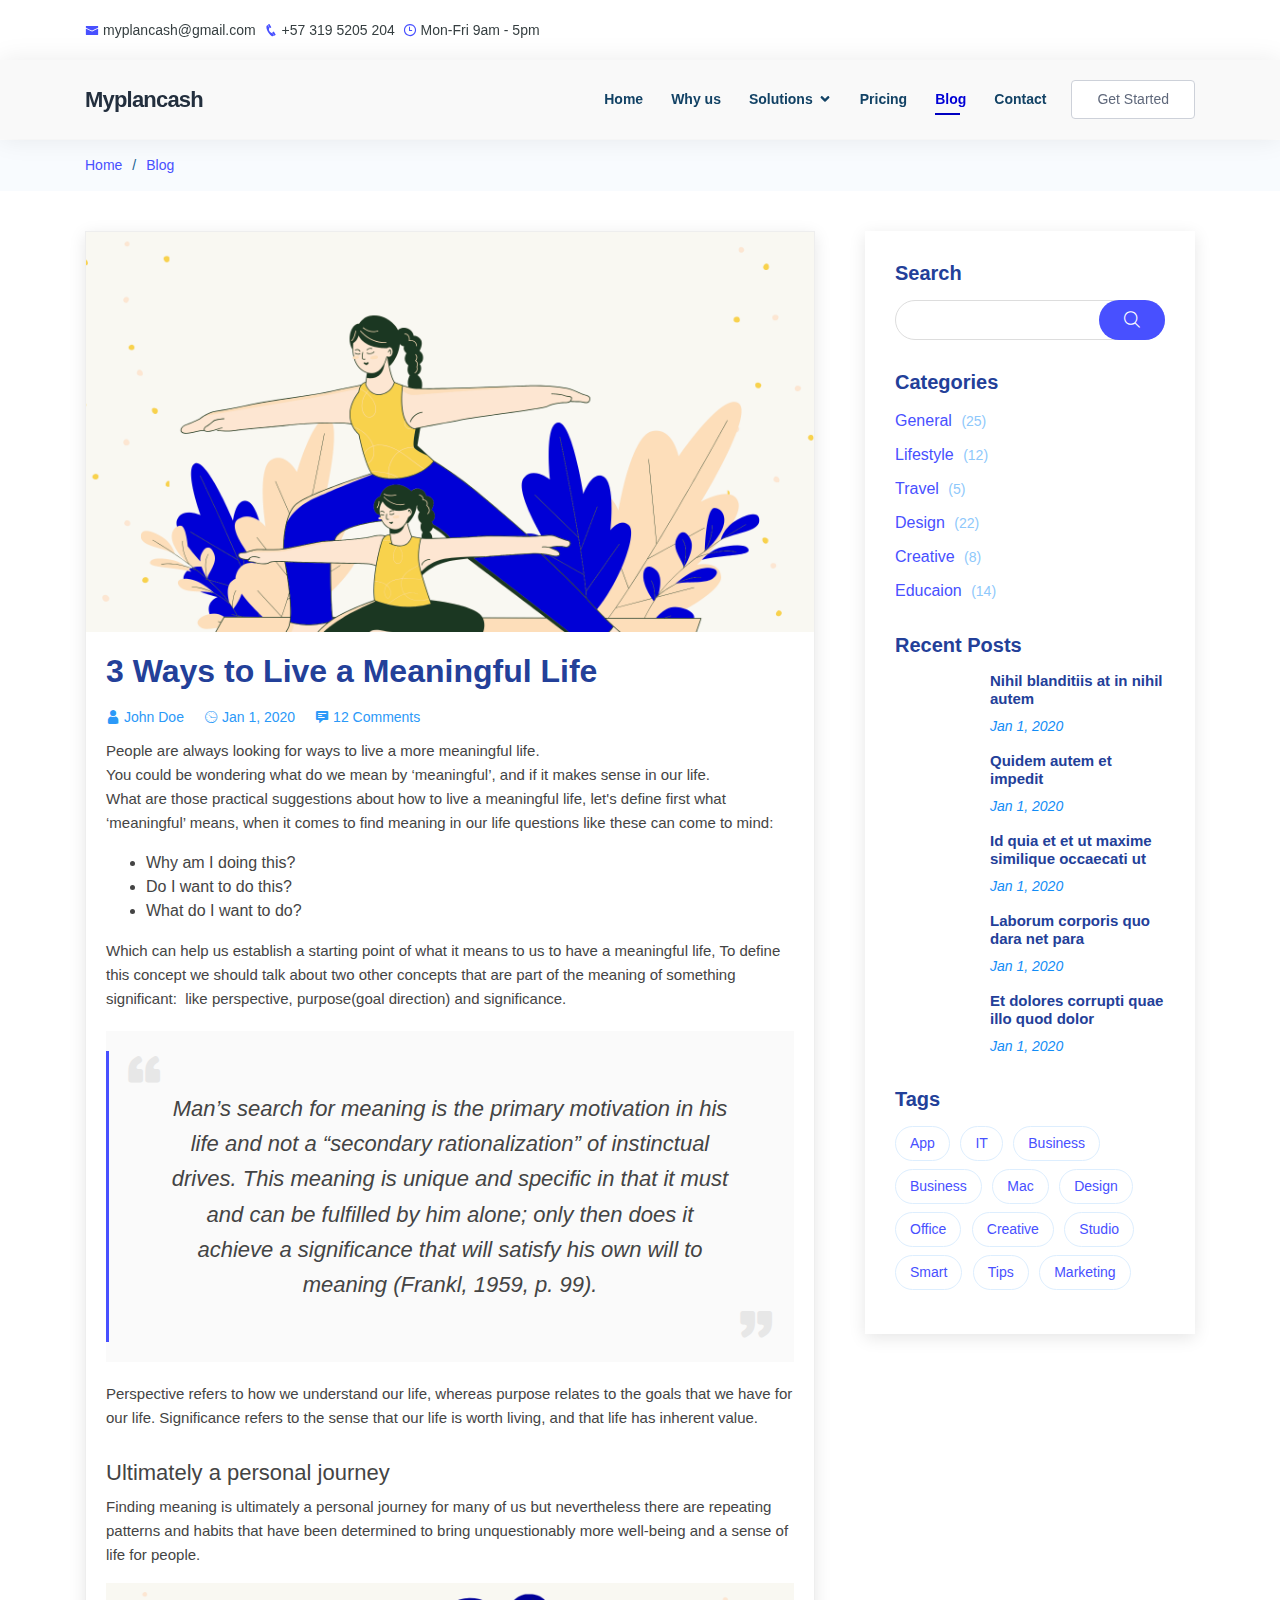
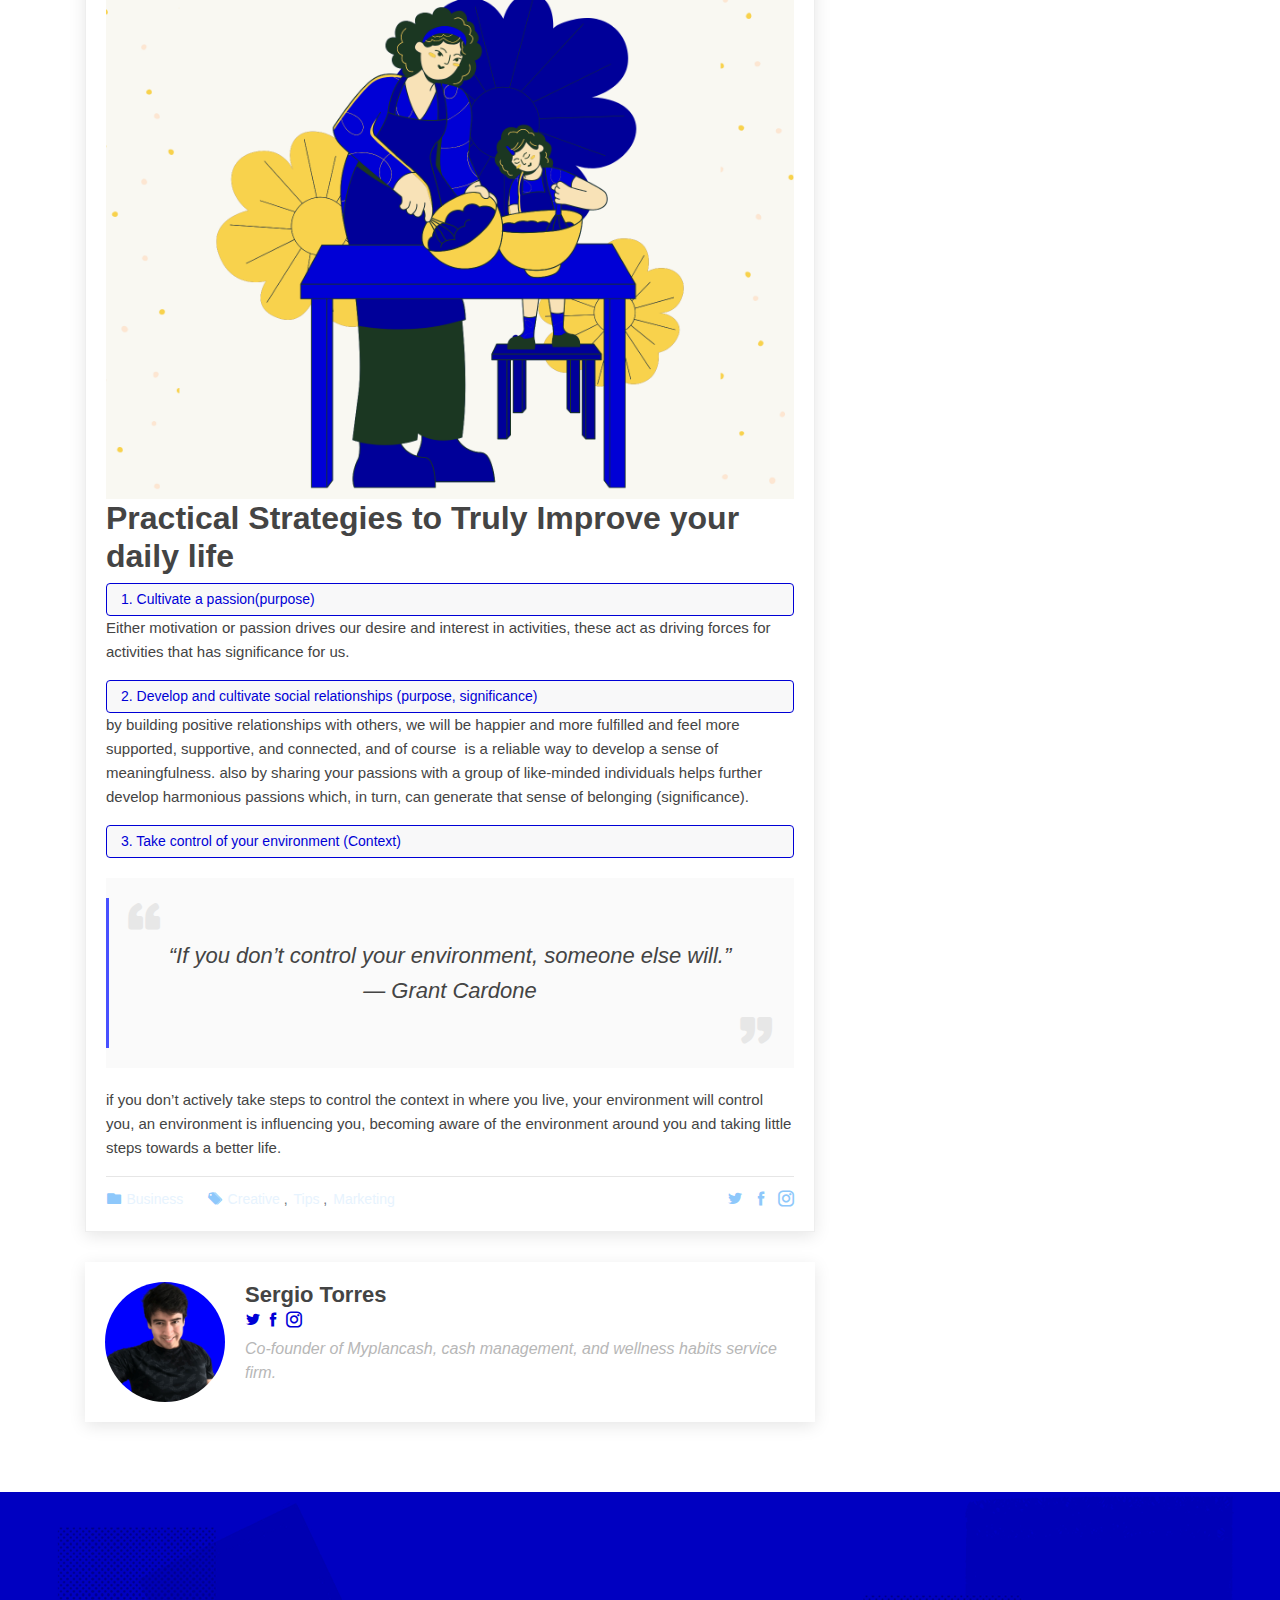
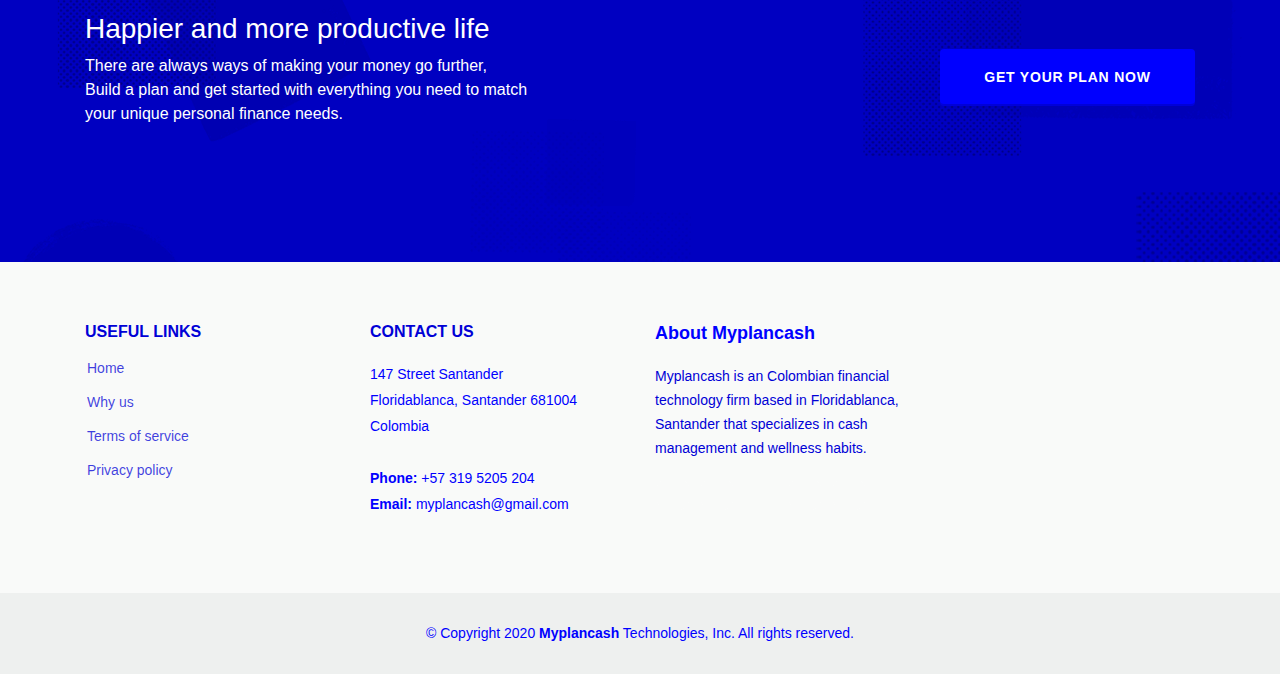
==== commit 126e9165: "remove some fonts, add a google fomr" ====
--- a/blog-single.html
+++ b/blog-single.html
@@ -64,17 +64,17 @@
           <li class="drop-down"><a href="solutions.html">Solutions</a>
             <ul>
               <li><a href="#">Cash Management</a></li>
-              <li class="drop-down"><a href="#">Daily Spending</a>
+              <li class="drop-down"><a href="#">Everyday</a>
                 <ul>
-                  <li><a href="#">Deep Drop Down 1</a></li>
-                  <li><a href="#">Deep Drop Down 2</a></li>
-                  <li><a href="#">Deep Drop Down 3</a></li>
-                  <li><a href="#">Deep Drop Down 4</a></li>
-                  <li><a href="#">Deep Drop Down 5</a></li>
+                  <li><a href="#">Time affluence</a></li>
+                  <li><a href="#">Daily habits</a></li>
+                  <li><a href="#">Design environment</a></li>
+                  <li><a href="#">Right goals</a></li>
+                  <li><a href="#">What makes us happy</a></li>
                 </ul>
               </li>
-              <li><a href="#">Personal Savings Plan</a></li>
-              <li><a href="#">Smart Investing</a></li>
+              <li><a href="#">Money Goals</a></li>
+              <li><a href="#">Practical Strategies</a></li>
               <!-- <li><a href="#">Drop Down 4</a></li> -->
             </ul>
           </li>
@@ -439,9 +439,7 @@
         <div class="col-lg-3 cta-btn-container text-center">
           <!-- <a href="javascript:;" onclick="ml_account('webforms', '2068672', 'q9e9y9', 'show')" class="cta-btn align-middle">
             Sign up now</a> -->
-          <button class="cta-btn align-middle" onclick="ml_account('webforms', '2079470', 'p2a0z5', 'show')">
-            Get your plan Now
-          </button>
+          <a href="financial.html" class="cta-btn align-middle">Get your plan Now</a>
         </div>
       </div>
 
--- a/assets/css/style.css
+++ b/assets/css/style.css
@@ -1 +1,2543 @@
-``` @font-face{font-family:hk_groteskbold;src:url(https://myplancash.github.io/Mytest/css/fonts/hkgrotesk-bold.eot);src:url(hkgrotesk-bold.eot?#iefix) format('embedded-opentype'),url(https://myplancash.github.io/Mytest/css/fonts/hkgrotesk-bold.woff2) format('woff2'),url(https://myplancash.github.io/Mytest/css/fonts/hkgrotesk-bold.woff) format('woff');font-weight:400;font-style:normal;font-display:fallback}@font-face{font-family:hkgrotesk-bolditalic;src:url(https://myplancash.github.io/Mytest/css/fonts/hkgrotesk-bolditalic.eot);src:url(hkgrotesk-bolditalic.eot?#iefix) format('embedded-opentype'),url(https://myplancash.github.io/Mytest/css/fonts/hkgrotesk-bolditalic.woff2) format('woff2'),url(https://myplancash.github.io/Mytest/css/fonts/hkgrotesk-bolditalic.woff) format('woff');font-weight:400;font-style:normal;font-display:fallback}@font-face{font-family:hk_groteskitalic;src:url(https://myplancash.github.io/Mytest/css/fonts/hkgrotesk-italic.eot);src:url(hkgrotesk-italic.eot?#iefix) format('embedded-opentype'),url(https://myplancash.github.io/Mytest/css/fonts/hkgrotesk-italic.woff2) format('woff2'),url(https://myplancash.github.io/Mytest/css/fonts/hkgrotesk-italic.woff) format('woff');font-weight:400;font-style:normal;font-display:fallback}@font-face{font-family:hk_grotesklight;src:url(https://myplancash.github.io/Mytest/css/fonts/hkgrotesk-light.eot);src:url(hkgrotesk-light.eot?#iefix) format('embedded-opentype'),url(https://myplancash.github.io/Mytest/css/fonts/hkgrotesk-light.woff2) format('woff2'),url(https://myplancash.github.io/Mytest/css/fonts/hkgrotesk-light.woff) format('woff');font-weight:400;font-style:normal;font-display:fallback}@font-face{font-family:hk_grotesklight_italic;src:url(hkgrotesk-lightitalic.eot);src:url(hkgrotesk-lightitalic.eot?#iefix) format('embedded-opentype'),url(hkgrotesk-lightitalic.woff2) format('woff2'),url(hkgrotesk-lightitalic.woff) format('woff');font-weight:400;font-style:normal;font-display:fallback}@font-face{font-family:hk_grotesklight_italic;src:url(https://myplancash.github.io/Mytest/css/fonts/hkgrotesk-lightitalic.eot);src:url(hkgrotesk-lightitalic.eot?#iefix) format('embedded-opentype'),url(https://myplancash.github.io/Mytest/css/fonts/hkgrotesk-lightitalic.woff2) format('woff2'),url(https://myplancash.github.io/Mytest/css/fonts/hkgrotesk-lightitalic.woff) format('woff');font-weight:400;font-style:normal;font-display:fallback}@font-face{font-family:hk_groteskmedium;src:url(hkgrotesk-medium.eot);src:url(hkgrotesk-medium.eot?#iefix) format('embedded-opentype'),url(hkgrotesk-medium.woff2) format('woff2'),url(hkgrotesk-medium.woff) format('woff');font-weight:400;font-style:normal;font-display:fallback}@font-face{font-family:hk_groteskmedium;src:url(https://myplancash.github.io/Mytest/css/fonts/hkgrotesk-medium.eot);src:url(hkgrotesk-medium.eot?#iefix) format('embedded-opentype'),url(https://myplancash.github.io/Mytest/css/fonts/hkgrotesk-medium.woff2) format('woff2'),url(https://myplancash.github.io/Mytest/css/fonts/hkgrotesk-medium.woff) format('woff');font-weight:400;font-style:normal;font-display:fallback}@font-face{font-family:hk_groteskmedium_italic;src:url(hkgrotesk-mediumitalic.eot);src:url(hkgrotesk-mediumitalic.eot?#iefix) format('embedded-opentype'),url(hkgrotesk-mediumitalic.woff2) format('woff2'),url(hkgrotesk-mediumitalic.woff) format('woff');font-weight:400;font-style:normal;font-display:fallback}@font-face{font-family:hk_groteskmedium_italic;src:url(https://myplancash.github.io/Mytest/css/fonts/hkgrotesk-mediumitalic.eot);src:url(hkgrotesk-mediumitalic.eot?#iefix) format('embedded-opentype'),url(https://myplancash.github.io/Mytest/css/fonts/hkgrotesk-mediumitalic.woff2) format('woff2'),url(https://myplancash.github.io/Mytest/css/fonts/hkgrotesk-mediumitalic.woff) format('woff');font-weight:400;font-style:normal;font-display:fallback}@font-face{font-family:hk_groteskregular;src:url(hkgrotesk-regular.eot);src:url(hkgrotesk-regular.eot?#iefix) format('embedded-opentype'),url(hkgrotesk-regular.woff2) format('woff2'),url(hkgrotesk-regular.woff) format('woff');font-weight:400;font-style:normal;font-display:fallback}@font-face{font-family:hk_groteskregular;src:url(https://myplancash.github.io/Mytest/css/fonts/hkgrotesk-regular.eot);src:url(hkgrotesk-regular.eot?#iefix) format('embedded-opentype'),url(https://myplancash.github.io/Mytest/css/fonts/hkgrotesk-regular.woff2) format('woff2'),url(https://myplancash.github.io/Mytest/css/fonts/hkgrotesk-regular.woff) format('woff');font-weight:400;font-style:normal;font-display:fallback}@font-face{font-family:hk_grotesksemibold;src:url(hkgrotesk-semibold.eot);src:url(hkgrotesk-semibold.eot?#iefix) format('embedded-opentype'),url(hkgrotesk-semibold.woff2) format('woff2'),url(hkgrotesk-semibold.woff) format('woff');font-weight:400;font-style:normal;font-display:fallback}@font-face{font-family:hk_grotesksemibold;src:url(https://myplancash.github.io/Mytest/css/fonts/hkgrotesk-semibold.eot);src:url(hkgrotesk-semibold.eot?#iefix) format('embedded-opentype'),url(https://myplancash.github.io/Mytest/css/fonts/hkgrotesk-semibold.woff2) format('woff2'),url(https://myplancash.github.io/Mytest/css/fonts/hkgrotesk-semibold.woff) format('woff');font-weight:400;font-style:normal;font-display:fallback}@font-face{font-family:hk_grotesksemibold_italic;src:url(hkgrotesk-semibolditalic.eot);src:url(hkgrotesk-semibolditalic.eot?#iefix) format('embedded-opentype'),url(hkgrotesk-semibolditalic.woff2) format('woff2'),url(hkgrotesk-semibolditalic.woff) format('woff');font-weight:400;font-style:normal;font-display:fallback}@font-face{font-family:hk_grotesksemibold_italic;src:url(https://myplancash.github.io/Mytest/css/fonts/hkgrotesk-semibolditalic.eot);src:url(hkgrotesk-semibolditalic.eot?#iefix) format('embedded-opentype'),url(https://myplancash.github.io/Mytest/css/fonts/hkgrotesk-semibolditalic.woff2) format('woff2'),url(https://myplancash.github.io/Mytest/css/fonts/hkgrotesk-semibolditalic.woff) format('woff');font-weight:400;font-style:normal;font-display:fallback}body{font-family:"Open Sans",sans-serif;color:#444;box-sizing:border-box;-moz-osx-font-smoothing:grayscale;text-rendering:optimizeLegibility;-moz-osx-font-smoothing:grayscale;-webkit-font-smoothing:antialiased;max-width:100%;overflow-x:hidden;display:flex;flex-direction:column;min-height:100vh;font-family:hk_groteskregular,Arial,sans-serif;font-weight:400;font-style:normal;-webkit-font-smoothing:antialiased;-webkit-tap-highlight-color:rgba(0,0,0,.3)}a{color:#4850ff;text-rendering:optimizeLegibility}a:hover{color:#2b99f8;text-decoration:none}h1,h2,h3,h4,h5,h6{font-family:Raleway,sans-serif;font-family:hk_groteskbold,Arial,sans-serif;font-weight:400;font-style:normal;text-rendering:optimizeLegibility}@media screen and (max-width:768px){[data-aos-delay]{transition-delay:0!important}}#topbar{height:60px;font-size:14px;transition:all .5s;overflow:hidden;color:#363f41}#topbar.topbar-scrolled{top:-60px}#topbar .contact-info ul{padding:0;margin:0;list-style:none}#topbar .contact-info li{display:inline-block;padding:0}#topbar .contact-info li+li{margin-left:18px}#topbar .contact-info a{color:#363f41;transition:.3s}#topbar .contact-info a:hover{color:#1d2122}#topbar .contact-info i{color:#4850ff;padding-right:4px}#topbar .cta{background:0 0}#topbar .cta a{background:#00f;color:#fff;padding:6px 24px 8px 24px;display:inline-block;transition:.5s;margin:10px;border-radius:50px;font-size:1.4rem;cursor:pointer;border-radius:4px;text-align:center;font-weight:600;line-height:1.28571429;letter-spacing:.8px;font-size:.875rem;text-transform:uppercase;text-decoration:none}#topbar .cta a:hover{color:#fff;background:#0000b6}#header{background:#f9f9f9;box-shadow:0 0 25px 0 rgba(0,0,0,.08);transition:box-shadow 250ms ease-in-out;transition:all .5s;z-index:997;padding:15px 0;top:60px;text-rendering:optimizeLegibility}#header.header-scrolled{top:0;background:#fff}#header .logo{font-size:22px;line-height:1.158;letter-spacing:-.8px;margin:0;padding:0;font-weight:700}#header .logo a{color:#232f3e}#header .logo img{max-height:40px}@media (max-width:992px){#header{padding:15px 0;background:0 0;height:70px;background-color:#fff;border-bottom:1px solid #ebeaeb;z-index:1000;top:0;position:fixed}#header .logo{font-size:28px}}.header-inner-pages{background:rgba(5,87,158,.9)!important}.topbar-inner-pages{background:rgba(6,98,178,.9)!important}.nav-menu ul{margin:0;padding:0;list-style:none;text-rendering:optimizeLegibility}.nav-menu>ul{display:flex}.nav-menu>ul>li{position:relative;white-space:nowrap;padding:14px 0 14px 28px}.nav-menu a{display:block;position:relative;color:#124265;transition:.3s;font-weight:600;font-size:14px;font-family:"Open Sans",sans-serif}.nav-menu>ul>li>a:before{content:"";position:absolute;width:0;height:2px;bottom:-5px;left:0;background-color:#0000c1;visibility:hidden;width:0;transition:all .3s ease-in-out 0s}.nav-menu .active>a:before,.nav-menu a:hover:before,.nav-menu li:hover>a:before{visibility:visible;width:25px}.nav-menu .active>a,.nav-menu a:hover,.nav-menu li:hover>a{color:#0000d6}.nav-menu .drop-down ul{display:block;position:absolute;left:28px;top:calc(100% + 30px);z-index:99;opacity:0;visibility:hidden;padding:10px 0;background:#fff;box-shadow:0 0 30px rgba(127,137,161,.25);transition:.3s;border-radius:5px}.nav-menu .drop-down:hover>ul{opacity:1;top:100%;visibility:visible}.nav-menu .drop-down li{min-width:180px;position:relative}.nav-menu .drop-down ul a{padding:10px 20px;font-size:14px;font-weight:500;text-transform:none;color:#124265}.nav-menu .drop-down ul .active>a,.nav-menu .drop-down ul a:hover,.nav-menu .drop-down ul li:hover>a{color:#2487ce}.nav-menu .drop-down>a:after{content:"\ea99";font-family:IcoFont;padding-left:5px}.nav-menu .drop-down .drop-down ul{top:0;left:calc(100% - 30px)}.nav-menu .drop-down .drop-down:hover>ul{opacity:1;top:0;left:100%}.nav-menu .drop-down .drop-down>a{padding-right:35px}.nav-menu .drop-down .drop-down>a:after{content:"\eaa0";font-family:IcoFont;position:absolute;right:15px}@media (max-width:1366px){.nav-menu .drop-down .drop-down ul{left:-90%}.nav-menu .drop-down .drop-down:hover>ul{left:-100%}.nav-menu .drop-down .drop-down>a:after{content:"\ea9d"}}#services .service-btn{border-radius:5px;padding:10px 30px 11px 30px;white-space:nowrap;transition:.3s;font-size:16px;font-weight:600;display:inline-block;background:#00f;color:#fff}#services .service-btn:hover{color:#fff;background:#0000b6}#services h2{font-size:56px;line-height:1.07143;font-weight:600;letter-spacing:-.005em;margin-top:6px;color:#1d1d1f;font-family:hk_groteskbold,Arial,sans-serif;font-weight:400;font-style:normal;text-rendering:optimizeLegibility}#services h3{font-size:28px;line-height:1.10722;font-weight:400;letter-spacing:.004em;font-family:hk_groteskbold,Arial,sans-serif;font-weight:400;font-style:normal;text-rendering:optimizeLegibility}#services p{margin-top:.4em;color:#86868b;font-family:hk_groteskregular,Arial,sans-serif;font-weight:400;font-style:normal;text-rendering:optimizeLegibility}@media (max-width:992px){.service-btn{margin:0 48px 0 0;padding:6px 18px}}.get-started-btn{margin-left:25px;background:#fff;color:#5f687b;border-radius:4px;padding:8px 25px;white-space:nowrap;transition:.3s;font-size:14px;display:inline-block;border:1px solid #cdd1d9}.get-started-btn:hover{background:#2424ff;color:#fff;border-color:#2424ff}@media (max-width:768px){.get-started-btn{margin:0 48px 0 0;padding:6px 18px}}.mobile-nav-toggle{position:fixed;right:15px;top:15px;z-index:9998;border:0;background:0 0;font-size:24px;transition:all .4s;outline:0!important;line-height:1;cursor:pointer;text-align:right}.mobile-nav-toggle i{color:#232f3e}.mobile-nav{position:fixed;top:55px;right:15px;bottom:15px;left:15px;z-index:9999;overflow-y:auto;background:#fff;transition:ease-in-out .2s;opacity:0;visibility:hidden;border-radius:10px;padding:10px 0}.mobile-nav *{margin:0;padding:0;list-style:none}.mobile-nav a{display:block;position:relative;color:#4850ff;padding:10px 20px;font-weight:500;outline:0}.mobile-nav .active>a,.mobile-nav a:hover,.mobile-nav li:hover>a{color:#0000d6;text-decoration:none}.mobile-nav .drop-down>a:after{content:"\ea99";font-family:IcoFont;padding-left:10px;position:absolute;right:15px}.mobile-nav .active.drop-down>a:after{content:"\eaa1"}.mobile-nav .drop-down>a{padding-right:35px}.mobile-nav .drop-down ul{display:none;overflow:hidden}.mobile-nav .drop-down li{padding-left:20px}.mobile-nav-overly{width:100%;height:100%;z-index:9997;top:0;left:0;position:fixed;background:rgba(128,148,160,.6);overflow:hidden;display:none;transition:ease-in-out .2s}.mobile-nav-active{overflow:hidden}.mobile-nav-active .mobile-nav{opacity:1;visibility:visible}.mobile-nav-active .mobile-nav-toggle i{color:#fff}#hero{width:100%;height:100vh;background:#fff;padding-top:82px;text-rendering:optimizeLegibility}#hero h1{margin:0;font-size:48px;font-weight:700;line-height:56px;color:#3e4450}#hero h2{color:#86868b;margin:.7em 0 2em 0;font-size:24px}#hero .btn-get-started{font-family:Raleway,sans-serif;font-weight:500;font-size:16px;letter-spacing:1px;display:inline-block;padding:8px 30px 10px 30px;border-radius:4px;transition:.5s;color:#fff;background:#0000d6;box-shadow:0 8px 28px rgba(0,0,214,.45)}#hero .btn-get-started:hover{background:#2424ff;box-shadow:0 8px 28px rgba(36,36,255,.45)}#hero .btn-watch-video{font-size:16px;display:inline-block;padding:8px 35px 8px 25px;transition:.5s;margin-left:10px;color:#5f687b;position:relative}#hero .btn-watch-video i{color:#949cac;font-size:24px;position:absolute;right:0;top:8px}#hero .btn-watch-video:hover i{color:#0000d6}#hero .animated{animation:up-down 2s ease-in-out infinite alternate-reverse both}@media (max-width:991px){#hero{height:100vh}#hero .animated{-webkit-animation:none;animation:none}#hero .hero-img{text-align:center}#hero .hero-img img{width:50%}}@media (max-width:768px){#hero h1{font-size:28px;line-height:36px}#hero h2{font-size:18px;line-height:24px;margin-bottom:30px}#hero .hero-img img{width:70%}}@media (max-width:575px){#hero .hero-img img{width:80%}}@-webkit-keyframes up-down{0%{transform:translateY(10px)}100%{transform:translateY(-10px)}}@keyframes up-down{0%{transform:translateY(10px)}100%{transform:translateY(-10px)}}.solution h2{color:#858ea1;margin:10px 0 30px 0;font-size:56px;line-height:1.07143;font-weight:600;letter-spacing:-.005em;font-family:hk_groteskbold,Arial,sans-serif;font-weight:400;font-style:normal}section{padding:60px 0;overflow:hidden}.section-bg{background-color:#f9f9fa}.section-title{padding:30px 0;position:relative}.section-title p{margin:0;margin:0;font-size:36px;font-weight:700;color:#37423b}.section-title h2{font-size:14px;font-weight:500;text-transform:uppercase;margin:0 0 5px 0;line-height:1px;padding:0;color:#5f687b;position:relative;z-index:2;letter-spacing:2px}.section-title h2::after{content:"";width:120px;height:1px;display:inline-block;background:#2424ff;margin:4px 10px}.section-title span{position:absolute;top:30px;color:#f0f1f3;left:0;right:0;z-index:1;font-weight:700;font-size:52px;text-transform:uppercase;line-height:0}.section-title p{margin-bottom:0;position:relative;z-index:2}@media (max-width:575px){.section-title span{font-size:38px}}.icon-boxes{padding-top:0}.icon-boxes .icon-box{padding:40px 30px;position:relative;overflow:hidden;background:#fff;transition:all .3s ease-in-out;border-radius:10px;font-family:hk_groteskregular,Arial,sans-serif;font-weight:400;font-style:normal}.icon-boxes .icon{margin:0 auto 20px auto;text-align:center;margin:0 auto;width:120px;height:120px;display:flex;align-items:center;justify-content:center;transition:ease-in-out .3s;position:relative}.icon-boxes .icon i{font-size:36px;line-height:1;transition:.5s;position:relative}.icon-boxes .icon-box .icon svg{position:absolute;top:0;left:0}.icon-boxes .icon-box .icon svg path{transition:.5s;fill:#f5f5f5}.icon-boxes .title{font-weight:700;margin-bottom:15px;font-size:18px}.icon-boxes .title a{color:#05579e}.icon-boxes .description{font-size:15px;line-height:28px;margin-bottom:0;color:#777}.icon-boxes .icon-box h4{font-weight:600;margin:10px 0 15px 0;font-size:22px}.icon-boxes .icon-box h4 a{color:#111;transition:ease-in-out .3s}.icon-boxes .icon-box p{line-height:24px;font-size:14px;margin-bottom:0}.icon-boxes .icon-box:hover{border-color:#fff;box-shadow:0 0 35px 0 rgba(18,66,101,.08)}.clients .owl-item{display:flex;justify-content:center;align-items:center;padding:0 20px}.clients .owl-item img{width:60%;opacity:.5;transition:ease-in-out .3s;-webkit-filter:grayscale(100%);filter:grayscale(100%)}.clients .owl-item img:hover{opacity:1}.clients .owl-dots,.clients .owl-nav{margin-top:5px;text-align:center}.clients .owl-dot{display:inline-block;margin:0 5px;width:12px;height:12px;border-radius:50%;background-color:#ddd!important}.clients .owl-dot.active{background-color:#4850ff!important}.why-us{background:#fff;padding-bottom:0 0 1.5rem 0;border-bottom:none;justify-content:center;margin:auto;position:relative}.why-us .content{padding:60px 100px 0 100px}.why-us .content h2{font-size:56px;line-height:1.07143;font-weight:600;letter-spacing:-.005em;margin-top:6px;color:#1d1d1f;font-family:hk_groteskbold,Arial,sans-serif;font-weight:400;font-style:normal}.why-us .content h3{font-size:28px;line-height:1.10722;font-weight:400;letter-spacing:.004em;font-family:hk_groteskbold,Arial,sans-serif;font-weight:400;font-style:normal}.why-us .content p{margin-top:.4em;color:#86868b;font-family:hk_groteskregular,Arial,sans-serif;font-weight:400;font-style:normal}.why-us .content h4{font-size:20px;font-weight:700;margin-top:5px}.why-us .video-box{background-size:cover;background-repeat:no-repeat;background-position:center center;min-height:400px;position:relative;max-width:870px;width:100%;vertical-align:baseline}.why-us .accordion-list{padding:0 100px 60px 100px}.why-us .accordion-list ul{padding:0;list-style:none}.why-us .accordion-list li+li{margin-top:15px}.why-us .accordion-list li{padding:20px;background:#fff;border-radius:4px}.why-us .accordion-list a{display:block;position:relative;font-size:16px;line-height:24px;font-weight:500;padding-right:30px;outline:0}.why-us .accordion-list span{color:#4850ff;font-weight:600;font-size:18px;padding-right:10px}.why-us .accordion-list i{font-size:24px;position:absolute;right:0;top:0}.why-us .accordion-list p{margin-bottom:0;padding:10px 0 0 0}.why-us .accordion-list .icon-show{display:none}.why-us .accordion-list a.collapsed{color:#343a40}.why-us .accordion-list a.collapsed:hover{color:#4850ff}.why-us .accordion-list a.collapsed .icon-show{display:inline-block}.why-us .accordion-list a.collapsed .icon-close{display:none}.why-us .play-btn{width:94px;height:94px;background:radial-gradient(#00f 50%,rgba(0,0,255,.4) 52%);border-radius:50%;display:block;position:absolute;left:calc(50% - 47px);top:calc(50% - 47px);overflow:hidden}.why-us .play-btn::after{content:'';position:absolute;left:50%;top:50%;transform:translateX(-40%) translateY(-50%);width:0;height:0;border-top:10px solid transparent;border-bottom:10px solid transparent;border-left:15px solid #fff;z-index:100;transition:all .4s cubic-bezier(.55,.055,.675,.19)}.why-us .play-btn::before{content:'';position:absolute;width:120px;height:120px;-webkit-animation-delay:0s;animation-delay:0s;-webkit-animation:pulsate-btn 2s;animation:pulsate-btn 2s;-webkit-animation-direction:forwards;animation-direction:forwards;-webkit-animation-iteration-count:infinite;animation-iteration-count:infinite;-webkit-animation-timing-function:steps;animation-timing-function:steps;opacity:1;border-radius:50%;border:5px solid rgba(0,0,255,.7);top:-15%;left:-15%;background:rgba(198,16,0,0)}.why-us .play-btn:hover::after{border-left:15px solid #4850ff;transform:scale(20)}.why-us .play-btn:hover::before{content:'';position:absolute;left:50%;top:50%;transform:translateX(-40%) translateY(-50%);width:0;height:0;border:none;border-top:10px solid transparent;border-bottom:10px solid transparent;border-left:15px solid #fff;z-index:200;-webkit-animation:none;animation:none;border-radius:0}@media (max-width:1024px){.why-us .accordion-list,.why-us .content{padding-left:0;padding-right:0}}@media (max-width:992px){.why-us .content{padding-top:30px}.why-us .accordion-list{padding-bottom:30px}}@-webkit-keyframes pulsate-btn{0%{transform:scale(.6,.6);opacity:1}100%{transform:scale(1,1);opacity:0}}@keyframes pulsate-btn{0%{transform:scale(.6,.6);opacity:1}100%{transform:scale(1,1);opacity:0}}.cta{padding:120px 0;background-image:url(../img/cta-bga.png);background-size:1300px 700px;background-repeat:repeat;background-color:#0000c1;display:flex;align-items:center;height:370px;text-align:center}.cta h3{color:#fff;font-size:28px;font-weight:700;font-family:hk_groteskbold,Arial,sans-serif;font-weight:400;font-style:normal}.cta p{color:#fff;font-family:hk_groteskregular,Arial,sans-serif;font-weight:400;font-style:normal}.link:link,.link:visited,a:link,a:visited{text-decoration:none}.cta .cta-btn{cursor:pointer;display:inline-block;text-align:center;font-size:17px;line-height:1.17648;font-weight:400;letter-spacing:-.022em;min-width:28px;padding:19px 30px 20px;background:#00f;color:#fff;border-radius:4px;font-weight:700;font-size:.875rem;line-height:1.28571429;letter-spacing:.8px;text-transform:uppercase;padding:19px 40px 20px;border:0;-webkit-box-shadow:0 -2px 0 rgba(0,0,0,.15) inset;-moz-box-shadow:0 -2px 0 rgba(0,0,0,.15) inset;box-shadow:0 -2px 0 rgba(0,0,0,.15) inset;border-radius:4px;text-decoration:none;display:inline-block;width:100%}.cta .cta-btn:hover{background:#2424ff;box-shadow:inset 0 0 0 2px #2424ff;text-decoration:none}@media (max-width:1024px){.cta{background-attachment:scroll}}@media (min-width:769px){.cta .cta-btn-container{display:flex;align-items:center;justify-content:flex-end}}.pricing{background-color:#f9f9f9}.pricing .box{padding:40px 20px;text-align:center;border-radius:8px;position:relative;overflow:hidden;background:#fefefe;box-shadow:0 5px 90px 0 rgba(110,123,131,.1);transition:all .3s ease-in-out}.pricing .box:hover{border-color:#fff;box-shadow:0 0 35px 0 rgba(0,0,0,.08)}.pricing .box h3{font-weight:400;padding:15px;margin-top:15px;font-size:18px;font-weight:600;color:#282828;font-family:hk_groteskbold,Arial,sans-serif;font-weight:400;font-style:normal}.pricing .box h4{font-size:42px;color:#1400c6;font-weight:500;margin-bottom:20px;font-family:hk_groteskregular,Arial,sans-serif;font-weight:400;font-style:normal}.pricing .box h4 sup{font-size:20px;top:-15px;left:-3px}.pricing .box h4 span{color:#bababa;font-size:16px;font-weight:300}.pricing .box ul{padding:20px 0;list-style:none;color:#282828;text-align:center;line-height:20px;font-size:14px}.pricing .box ul li{padding-bottom:16px}.pricing .box ul i{color:#1400c6;font-size:18px;padding-right:4px}.pricing .box ul .na{color:#ccc;text-decoration:line-through}.pricing .box .btn-wrap{padding:15px;text-align:center}.pricing .box .btn-buy{display:inline-block;padding:10px 40px 12px 40px;border-radius:50px;border:2px solid #1400c6;color:#1400c6;font-size:14px;font-weight:400;font-family:Raleway,sans-serif;font-weight:600;transition:.3s}.pricing .box .btn-buy:hover{background:#1400c6;color:#fff}.pricing .recommended{border-color:#1400c6}.pricing .recommended .btn-buy{background:#1400c6;color:#fff}.pricing .recommended .btn-buy:hover{background:#00f;border-color:#00f}.pricing .recommended-badge{position:absolute;top:20px;left:50%;transform:translateX(-50%);z-index:1;font-size:13px;padding:3px 25px 6px 25px;background:#ecf6fe;color:#1400c6;border-radius:50px}.pricing li{text-align:left}.contact{position:relative;background:#f7f7f7}.contact:before{content:"";background:rgba(255,255,255,.7);position:absolute;bottom:0;top:0;left:0;right:0}.contact .container{position:relative}.contact .info{width:100%}.contact .info i{font-size:20px;background:#4850ff;color:#fff;float:left;width:44px;height:44px;display:flex;justify-content:center;align-items:center;border-radius:50px;transition:all .3s ease-in-out}.contact .info h4{padding:0 0 0 60px;font-size:20px;font-weight:700;margin-bottom:5px;color:#043c6d}.contact .info p{padding:0 0 0 60px;margin-bottom:0;font-size:14px;color:#444}.contact .info .email,.contact .info .phone{margin-top:40px}.contact .php-email-form{width:100%;background:#fff}.contact .php-email-form .form-group{padding-bottom:8px}.contact .php-email-form .validate{display:none;color:red;margin:0 0 15px 0;font-weight:400;font-size:13px}.contact .php-email-form .error-message{display:none;color:#fff;background:#ed3c0d;text-align:center;padding:15px;font-weight:600}.contact .php-email-form .sent-message{display:none;color:#fff;background:#18d26e;text-align:center;padding:15px;font-weight:600}.contact .php-email-form .loading{display:none;background:#fff;text-align:center;padding:15px}.contact .php-email-form .loading:before{content:"";display:inline-block;border-radius:50%;width:24px;height:24px;margin:0 10px -6px 0;border:3px solid #18d26e;border-top-color:#eee;-webkit-animation:animate-loading 1s linear infinite;animation:animate-loading 1s linear infinite}.contact .php-email-form input,.contact .php-email-form textarea{border-radius:4px;box-shadow:none;font-size:14px}.contact .php-email-form input{height:44px}.contact .php-email-form textarea{padding:10px 12px}.contact .php-email-form button[type=submit]{border:0;padding:10px 32px;color:#4850ff;transition:.4s;border-radius:50px;border:2px solid #4850ff;background:#fff}.contact .php-email-form button[type=submit]:hover{background:#4850ff;color:#fff}@-webkit-keyframes animate-loading{0%{transform:rotate(0)}100%{transform:rotate(360deg)}}@keyframes animate-loading{0%{transform:rotate(0)}100%{transform:rotate(360deg)}}.blog{padding:40px 0}.blog .entry{padding:20px;margin-bottom:60px;overflow:hidden;box-shadow:0 4px 16px rgba(0,0,0,.1);-webkit-box-shadow:0 4px 16px rgba(0,0,0,.1);position:relative;display:inline-block;vertical-align:top;text-align:left;background-color:#fff;border:1px solid #eee;box-sizing:border-box;zoom:1;transition:ease .25s;margin-right:auto;cursor:pointer}.blog .entry:hover{box-shadow:0 1rem 2rem rgba(0,0,0,.1);transform:scale(1.05)}.blog .entry .entry-img{max-height:400px;margin:-20px -20px 20px -20px;overflow:hidden}.blog .entry .entry-title{font-size:20px;line-height:26px;font-weight:700;padding:0;margin:0 0 20px 0}.blog .entry h4{font-size:14px;background:#f8f8f9;padding:7px 14px;border-radius:4px;margin:0;color:#0000d6;border:1px solid #0000d6}.blog .entry .entry-title a{color:#234099;transition:.3s}.blog .entry .entry-title a:hover{color:#4850ff}.blog .entry .entry-meta{margin-bottom:15px;color:#2b99f8}.blog .entry .entry-meta ul{display:flex;flex-wrap:wrap;list-style:none;padding:0;margin:0}.blog .entry .entry-meta ul li+li{padding-left:20px}.blog .entry .entry-meta i{font-size:14px;padding-right:4px}.blog .entry .entry-meta a{color:#2b99f8;font-size:14px;display:inline-block;line-height:1}.blog .entry .entry-content p{line-height:24px;font-size:15px}.card-btn:after{content:'';width:25px;height:14px;position:absolute;bottom:20px;right:15px;background-image:url(data:image/svg+xml;charset=utf-8,%3Csvg%20viewBox%3D%220%200%2025%2014%22%20xmlns%3D%22http%3A%2F%2Fwww.w3.org%2F2000%2Fsvg%22%3E%3Cg%20stroke%3D%22%231264A3%22%20stroke-width%3D%222%22%20fill%3D%22none%22%20fill-rule%3D%22evenodd%22%20stroke-linecap%3D%22round%22%3E%3Cpath%20d%3D%22M1.548%207h21.904%22%2F%3E%3Cpath%20stroke-linejoin%3D%22round%22%20d%3D%22M17%201l7%206-7%206%22%2F%3E%3C%2Fg%3E%3C%2Fsvg%3E)}.blog .entry .entry-content .read-more{-moz-text-align-last:right;text-align-last:right}.blog .entry .entry-content .read-more a{display:inline-block;background:#0000d6;color:#fff;padding:6px 20px 8px 20px;transition:.3s;font-size:14px;border-radius:50px}.blog .entry .entry-content .read-more a:hover{background:#009}.blog .entry .entry-content h3{font-size:22px;margin-top:30px;font-weight:700;font-family:hk_groteskbold,Arial,sans-serif;font-weight:400;font-style:normal}.blog .entry .entry-content blockquote{overflow:hidden;background-color:#fafafa;padding:60px;position:relative;text-align:center;margin:20px 0}.blog .entry .entry-content blockquote p{color:#444;line-height:1.6;margin-bottom:0;font-style:italic;font-weight:500;font-size:22px}.blog .entry .entry-content blockquote .quote-left{position:absolute;left:20px;top:20px;font-size:36px;color:#e7e7e7}.blog .entry .entry-content blockquote .quote-right{position:absolute;right:20px;bottom:20px;font-size:36px;color:#e7e7e7}.blog .entry .entry-content blockquote::after{content:'';position:absolute;left:0;top:0;bottom:0;width:3px;background-color:#4850ff;margin-top:20px;margin-bottom:20px}.blog .entry .entry-footer{padding-top:10px;border-top:1px solid #e6e6e6}.blog .entry .entry-footer i{color:#8ec8fb;display:inline}.blog .entry .entry-footer a{color:#e7f3fe;transition:.3s}.blog .entry .entry-footer a:hover{color:#0000d6}.blog .entry .entry-footer .cats{list-style:none;display:inline;padding:0 20px 0 0;font-size:14px}.blog .entry .entry-footer .cats li{display:inline-block}.blog .entry .entry-footer .tags{list-style:none;display:inline;padding:0;font-size:14px}.blog .entry .entry-footer .tags li{display:inline-block}.blog .entry .entry-footer .tags li+li::before{padding-right:6px;color:#6c757d;content:","}.blog .entry .entry-footer .share{font-size:16px}.blog .entry .entry-footer .share i{padding-left:5px}.blog .entry-single{margin-bottom:30px}.blog .entry-single .entry-title{font-size:32px;line-height:38px}.blog .blog-author{padding:20px;margin-bottom:30px;box-shadow:0 4px 16px rgba(0,0,0,.1)}.blog .blog-author img{width:120px}.blog .blog-author h4{margin-left:140px;font-weight:600;font-size:22px;margin-bottom:0;padding:0}.blog .blog-author .social-links{margin:0 0 5px 140px}.blog .blog-author .social-links a{color:#0000d6}.blog .blog-author p{margin-left:140px;font-style:italic;color:#b7b7b7}.blog .blog-comments{margin-bottom:30px}.blog .blog-comments .comments-count{font-weight:700}.blog .blog-comments .comment{margin-top:30px;position:relative}.blog .blog-comments .comment .comment-img{width:50px}.blog .blog-comments .comment h5{margin-left:65px;font-size:16px;margin-bottom:2px}.blog .blog-comments .comment h5 a{font-weight:700;color:#444;transition:.3s}.blog .blog-comments .comment h5 a:hover{color:#0000d6}.blog .blog-comments .comment h5 .reply{padding-left:10px;color:#4850ff}.blog .blog-comments .comment time{margin-left:65px;display:block;font-size:14px;color:#2b99f8;margin-bottom:5px}.blog .blog-comments .comment p{margin-left:65px}.blog .blog-comments .comment.comment-reply{padding-left:40px}.blog .blog-comments .reply-form{margin-top:30px;padding:30px;box-shadow:0 4px 16px rgba(0,0,0,.1)}.blog .blog-comments .reply-form h4{font-weight:700;font-size:22px}.blog .blog-comments .reply-form p{font-size:14px}.blog .blog-comments .reply-form input{border-radius:4px;padding:20px 10px;font-size:14px}.blog .blog-comments .reply-form input:focus{box-shadow:none;border-color:#fad386}.blog .blog-comments .reply-form textarea{border-radius:0;padding:10px 10px;font-size:14px}.blog .blog-comments .reply-form textarea:focus{box-shadow:none;border-color:#fad386}.blog .blog-comments .reply-form .form-group{margin-bottom:25px}.blog .blog-comments .reply-form .btn-primary{border-radius:50px;padding:10px 30px;border:0;background-color:#4850ff}.blog .blog-comments .reply-form .btn-primary:hover{background-color:#0000d6}.blog .blog-pagination{color:#5db1f9}.blog .blog-pagination ul{display:flex;padding-left:0;list-style:none}.blog .blog-pagination li{border:1px solid #fff;margin:0 5px;transition:.3s}.blog .blog-pagination li.active{background:#fff}.blog .blog-pagination li a{color:#aaa;padding:7px 16px;display:inline-block}.blog .blog-pagination li.active,.blog .blog-pagination li:hover{background:#4850ff;border:1px solid #4850ff}.blog .blog-pagination li.active a,.blog .blog-pagination li:hover a{color:#fff}.blog .blog-pagination li.disabled{background:#fff;border:1px solid #fff}.blog .blog-pagination li.disabled i{color:#f1f1f1;padding:10px 16px;display:inline-block}.blog .sidebar{padding:30px;margin:0 0 60px 20px;box-shadow:0 4px 16px rgba(0,0,0,.1)}.blog .sidebar .sidebar-title{font-size:20px;font-weight:700;padding:0;margin:0 0 15px 0;color:#234099;position:relative}.blog .sidebar .sidebar-item{margin-bottom:30px}.blog .sidebar .search-form form{background:#fff;border:1px solid #ddd;padding:3px 10px;position:relative;border-radius:50px}.blog .sidebar .search-form form input[type=text]{border:0;padding:4px;width:calc(100% - 60px)}.blog .sidebar .search-form form button{position:absolute;top:0;right:0;bottom:0;border:0;background:0 0;font-size:16px;padding:0 25px;margin:-1px;border-radius:50px;background:#4850ff;color:#fff;transition:.3s}.blog .sidebar .search-form form button:hover{background:#2b99f8}.blog .sidebar .categories ul{list-style:none;padding:0}.blog .sidebar .categories ul li+li{padding-top:10px}.blog .sidebar .categories ul a{color:#4850ff;transition:.3s}.blog .sidebar .categories ul a:hover{color:#0000d6}.blog .sidebar .categories ul a span{padding-left:5px;color:#8ec8fb;font-size:14px}.blog .sidebar .recent-posts .post-item+.post-item{margin-top:15px}.blog .sidebar .recent-posts img{width:80px;float:left}.blog .sidebar .recent-posts h4{font-size:15px;margin-left:95px;font-weight:700}.blog .sidebar .recent-posts h4 a{color:#234099;transition:.3s}.blog .sidebar .recent-posts h4 a:hover{color:#0000d6}.blog .sidebar .recent-posts time{display:block;margin-left:95px;font-style:italic;font-size:14px;color:#138df7}.blog .sidebar .tags{margin-bottom:-10px}.blog .sidebar .tags ul{list-style:none;padding:0}.blog .sidebar .tags ul li{display:inline-block}.blog .sidebar .tags ul a{color:#4850ff;font-size:14px;padding:6px 14px;margin:0 6px 8px 0;border:1px solid #ddeefe;border-radius:50px;display:inline-block;transition:.3s}.blog .sidebar .tags ul a:hover{color:#fff;border-color:#0000d6;background:#0000d6}.blog .sidebar .tags ul a span{padding-left:5px;color:#fff;font-size:14px}#footer{background:#eef0ef;padding:0 0 30px 0;color:#00f;font-size:14px}#footer .footer-newsletter{padding:50px 0;background:#05579e}#footer .footer-newsletter h4{font-size:24px;margin:0 0 20px 0;padding:0;line-height:1;font-weight:600}#footer .footer-newsletter form{margin-top:30px;background:#fff;padding:6px 10px;position:relative;border-radius:50px}#footer .footer-newsletter form input[type=email]{border:0;padding:4px;width:calc(100% - 100px)}#footer .footer-newsletter form input[type=submit]{position:absolute;top:0;right:0;bottom:0;border:0;background:0 0;font-size:16px;padding:0 20px;margin:3px;background:#0000d6;color:#fff;transition:.3s;border-radius:50px}#footer .footer-newsletter form input[type=submit]:hover{background:#4850ff}#footer .footer-top{background:#f9faf9;padding:60px 0 30px 0}#footer .footer-top .footer-info{margin-bottom:30px}#footer .footer-top .footer-info h3{font-size:18px;margin:0 0 20px 0;padding:2px 0 2px 0;line-height:1;font-weight:700}#footer .footer-top .footer-info p{font-size:14px;line-height:24px;margin-bottom:0;font-family:hk_groteskregular,Arial,sans-serif;font-weight:400;font-style:normal;color:#0000d6}#footer .footer-top .social-links a{font-size:16px;display:inline-block;background:rgba(255,255,255,.1);color:#0000d6;line-height:1;padding:10px 0;margin-right:4px;border-radius:50%;text-align:center;width:36px;height:36px;transition:.3s}#footer .footer-top .social-links a:hover{background:#0000d6;color:#0000c1;text-decoration:none}#footer .footer-top h4{font-size:16px;font-weight:700;color:#0000d6;text-transform:uppercase;position:relative;padding-bottom:12px}#footer .footer-top .footer-links{margin-bottom:30px}#footer .footer-top .footer-links ul{list-style:none;padding:0;margin:0}#footer .footer-top .footer-links ul i{padding-right:2px;font-size:18px;line-height:1}#footer .footer-top .footer-links ul li{padding:10px 0;display:flex;align-items:center}#footer .footer-top .footer-links ul li:first-child{padding-top:0}#footer .footer-top .footer-links ul a{color:rgba(0,0,214,.75);transition:.3s;display:inline-block;line-height:1}#footer .footer-top .footer-links ul a:hover{color:#0000c1}#footer .footer-top .footer-contact{margin-bottom:30px}#footer .footer-top .footer-contact p{line-height:26px}#footer .copyright{text-align:center;padding-top:30px}#footer .credits{padding-top:5px;text-align:center;font-size:13px;color:#fff}#footer .credits a{color:#0000d6}.courses .course-item{border-radius:4px;box-shadow:0 0 1.5rem rgba(105,105,105,.5);border:1px solid #eef0ef;cursor:pointer}.courses .course-content{padding:15px}.courses .section-title{padding:30px 0;position:relative}.courses .section-title p{font-size:28px;line-height:36px}.courses .course-content h3{font-weight:700;font-size:20px}.courses .course-content h3 a{color:#37423b;transition:.3s}.courses .course-content h3 a:hover{color:#0000d6}.courses .course-content p{font-size:14px;color:#777}.courses .course-content h4{font-size:14px;background:#fff;padding:7px 14px;border-radius:4px;margin:0;color:#0000d6;border:1px solid #0000d6}.courses .course-content .price{margin:0;font-weight:700;font-size:18px;color:#b12704}.courses .course-content .price span{font-size:13px;line-height:19px;color:#555;text-decoration:line-through;font-weight:500}.courses .trainer{padding-top:15px;border-top:1px solid #eef0ef}.courses .trainer .trainer-profile img{max-width:50px;border-radius:50px}.courses .trainer .trainer-profile span{padding-left:10px;font-weight:600;font-size:16px;color:#5a6c60}.courses .trainer .trainer-rank{font-size:18px;color:#657a6d}.breadcrumbs{padding:15px 0;background:#f3f3f4;margin-top:130px;text-align:center}@media (max-width:992px){.breadcrumbs{margin-top:50px}}.breadcrumbs h2{color:#0000c1;font-size:56px;line-height:1.07143;font-weight:600;letter-spacing:-.005em;font-family:hk_groteskbold,Arial,sans-serif;font-weight:400;font-style:normal}.breadcrumbs ol{display:flex;flex-wrap:wrap;list-style:none;padding:0 0 10px 0;margin:0;font-size:14px}.breadcrumbs ol li+li{padding-left:10px;color:#0000c1}.breadcrumbs ol li+li::before{display:inline-block;padding-right:10px;color:#f8c255;content:"/"}#about{width:100%;height:auto;background:#f7f7f7;padding-top:160px;padding-bottom:90px}@media (max-width:992px){#about{padding-top:130px}}#about .div-img-bg{padding-bottom:30px;border:20px solid #d3d9d9}#about .div-img-bg .about-img img{width:100%;box-shadow:0 0 85px 0 rgba(0,0,0,.14);margin-top:-60px;margin-left:40px;height:400px;-o-object-fit:cover;object-fit:cover}#about .about-descr .p-heading{font-size:28px;text-align:left}#about .about-descr .separator{max-width:80%;margin-bottom:0;text-align:left}+
+@font-face {
+  font-family: 'hk_groteskbold';
+  src: url('https://myplancash.github.io/Mytest/css/fonts/hkgrotesk-bold.eot');
+  src: url('hkgrotesk-bold.eot?#iefix') format('embedded-opentype'),
+        url('https://myplancash.github.io/Mytest/css/fonts/hkgrotesk-bold.woff2') format('woff2'),
+        url('https://myplancash.github.io/Mytest/css/fonts/hkgrotesk-bold.woff') format('woff');
+  font-weight: normal;
+  font-style: normal;
+  font-display: fallback;
+}
+@font-face {
+  font-family: 'hk_grotesklight';
+  src: url('https://myplancash.github.io/Mytest/css/fonts/hkgrotesk-light.eot');
+  src: url('hkgrotesk-light.eot?#iefix') format('embedded-opentype'),
+        url('https://myplancash.github.io/Mytest/css/fonts/hkgrotesk-light.woff2') format('woff2'),
+        url('https://myplancash.github.io/Mytest/css/fonts/hkgrotesk-light.woff') format('woff');
+  font-weight: normal;
+  font-style: normal;
+  font-display: fallback;
+}
+
+@font-face {
+  font-family: 'hk_groteskmedium';
+  src: url('hkgrotesk-medium.eot');
+  src: url('hkgrotesk-medium.eot?#iefix') format('embedded-opentype'),
+        url('hkgrotesk-medium.woff2') format('woff2'),
+        url('hkgrotesk-medium.woff') format('woff');
+  font-weight: normal;
+  font-style: normal;
+  font-display: fallback;
+}
+@font-face {
+  font-family: 'hk_groteskmedium';
+  src: url('https://myplancash.github.io/Mytest/css/fonts/hkgrotesk-medium.eot');
+  src: url('hkgrotesk-medium.eot?#iefix') format('embedded-opentype'),
+        url('https://myplancash.github.io/Mytest/css/fonts/hkgrotesk-medium.woff2') format('woff2'),
+        url('https://myplancash.github.io/Mytest/css/fonts/hkgrotesk-medium.woff') format('woff');
+  font-weight: normal;
+  font-style: normal;
+  font-display: fallback;
+}
+
+@font-face {
+  font-family: 'hk_groteskregular';
+  src: url('hkgrotesk-regular.eot');
+  src: url('hkgrotesk-regular.eot?#iefix') format('embedded-opentype'),
+        url('hkgrotesk-regular.woff2') format('woff2'),
+        url('hkgrotesk-regular.woff') format('woff');
+  font-weight: normal;
+  font-style: normal;
+  font-display: fallback;
+}
+@font-face {
+  font-family: 'hk_groteskregular';
+  src: url('https://myplancash.github.io/Mytest/css/fonts/hkgrotesk-regular.eot');
+  src: url('hkgrotesk-regular.eot?#iefix') format('embedded-opentype'),
+        url('https://myplancash.github.io/Mytest/css/fonts/hkgrotesk-regular.woff2') format('woff2'),
+        url('https://myplancash.github.io/Mytest/css/fonts/hkgrotesk-regular.woff') format('woff');
+  font-weight: normal;
+  font-style: normal;
+  font-display: fallback;
+}
+@font-face {
+  font-family: 'hk_grotesksemibold';
+  src: url('hkgrotesk-semibold.eot');
+  src: url('hkgrotesk-semibold.eot?#iefix') format('embedded-opentype'),
+        url('hkgrotesk-semibold.woff2') format('woff2'),
+        url('hkgrotesk-semibold.woff') format('woff');
+  font-weight: normal;
+  font-style: normal;
+  font-display: fallback;
+}
+@font-face {
+  font-family: 'hk_grotesksemibold';
+  src: url('https://myplancash.github.io/Mytest/css/fonts/hkgrotesk-semibold.eot');
+  src: url('hkgrotesk-semibold.eot?#iefix') format('embedded-opentype'),
+        url('https://myplancash.github.io/Mytest/css/fonts/hkgrotesk-semibold.woff2') format('woff2'),
+        url('https://myplancash.github.io/Mytest/css/fonts/hkgrotesk-semibold.woff') format('woff');
+  font-weight: normal;
+  font-style: normal;
+  font-display: fallback;
+}
+
+/*--------------------------------------------------------------
+# General
+--------------------------------------------------------------*/
+body {
+  font-family: "Open Sans", sans-serif;
+  color: #444444;
+  box-sizing: border-box;
+  -moz-osx-font-smoothing: grayscale;
+  text-rendering: optimizeLegibility;
+  -moz-osx-font-smoothing: grayscale;
+  -webkit-font-smoothing: antialiased;
+  max-width: 100%;
+  overflow-x: hidden;
+  display: flex;
+  flex-direction: column;
+  min-height: 100vh;
+  font-family: 'hk_groteskregular', Arial, sans-serif;
+  font-weight:normal;
+  font-style:normal;
+  -webkit-font-smoothing: antialiased;
+  -webkit-tap-highlight-color: rgba(0,0,0,.3);
+}
+a {
+  color: #4850ff;
+  text-rendering: optimizeLegibility;
+}
+a:hover {
+  color: #2b99f8;
+  text-decoration: none;
+}
+h1, h2, h3, h4, h5, h6 {
+  font-family: "Raleway", sans-serif;
+  font-family: 'hk_groteskbold', Arial, sans-serif;
+  font-weight:normal;
+  font-style:normal;
+  text-rendering: optimizeLegibility;
+}
+/*--------------------------------------------------------------
+# Disable aos animation delay on mobile devices
+--------------------------------------------------------------*/
+@media screen and (max-width: 768px) {
+  [data-aos-delay] {
+    transition-delay: 0 !important;
+  }
+}
+/*--------------------------------------------------------------
+# Top Bar
+--------------------------------------------------------------*/
+#topbar {
+  height: 60px;
+  font-size: 14px;
+  transition: all 0.5s;
+  overflow: hidden;
+  /* color: rgba(255, 255, 255, 0.8); */
+  color: #363f41;
+}
+#topbar.topbar-scrolled {
+  top: -60px;
+}
+#topbar .contact-info ul {
+  padding: 0;
+  margin: 0;
+  list-style: none;
+}
+#topbar .contact-info li {
+  display: inline-block;
+  padding: 0;
+}
+#topbar .contact-info li + li {
+  margin-left: 18px;
+}
+#topbar .contact-info a {
+  /* color: rgba(255, 255, 255, 0.8); */
+  color: #363f41;
+  transition: 0.3s;
+}
+#topbar .contact-info a:hover {
+  /* color: #fff; */
+  color: #1d2122
+}
+#topbar .contact-info i {
+  color: #4850ff;
+  padding-right: 4px;
+}
+#topbar .cta {
+  background: transparent;
+}
+#topbar .cta a {
+  background: #0000ff;
+  color: #fff;
+  padding: 6px 24px 8px 24px;
+  display: inline-block;
+  /* transition: 0.3s; */
+  /* border-radius: 50px; */
+  transition: 0.5s;
+  margin: 10px;
+  border-radius: 50px;
+  /* border: 2px solid #0000d6; */
+  /* color: #fff; */
+  /* font-size: .875rem; */
+  font-size: 1.4rem;
+  /* background: 0 0; */
+  /* border: none; */
+  cursor: pointer;
+  border-radius: 4px;
+  text-align: center;
+  /* font-family: Slack-Circular-Pro,"Helvetica Neue",Helvetica,"Segoe UI",Tahoma,Arial,sans-serif; */
+  font-weight: 600;
+  line-height: 1.28571429;
+  letter-spacing: .8px;
+  font-size: .875rem;
+  text-transform: uppercase;
+  text-decoration: none;
+  /* padding: 19px 40px 20px; */
+  /* display: block; */
+  /* width: 100%; */
+  /* transition: box-shadow 420ms cubic-bezier(.165,.84,.44,1),color 420ms cubic-bezier(.165,.84,.44,1),background 420ms cubic-bezier(.165,.84,.44,1); */
+}
+#topbar .cta a:hover {
+  color: #fff;
+  background: #0000b6;
+}
+/*--------------------------------------------------------------
+# Header
+--------------------------------------------------------------*/
+#header {
+  /* background: rgba(0, 0, 0, 0.1); */
+  background: #f9f9f9;
+  box-shadow: 0px 0px 25px 0 rgba(0, 0, 0, 0.08);
+  transition: box-shadow 250ms ease-in-out;
+  transition: all 0.5s;
+  z-index: 997;
+  padding: 15px 0;
+  top: 60px;
+  text-rendering: optimizeLegibility;
+}
+#header.header-scrolled {
+  top: 0;
+  /* background: rgba(20, 0, 198, 0.9); */
+  background: #fff;
+}
+#header .logo {
+  font-size: 22px;
+  line-height: 1.158;
+  letter-spacing: -.8px;
+  margin: 0;
+  padding: 0;
+  /* line-height: 1; */
+  font-weight: 700;
+  /* letter-spacing: 2px; */
+  /* text-transform: uppercase; */
+}
+#header .logo a {
+  color: #232f3e;
+}
+#header .logo img {
+  max-height: 40px;
+}
+@media (max-width: 992px) {
+  #header {
+    /* top: 0; */
+    padding: 15px 0;
+    background: transparent;
+    /* padding: 0; */
+    height: 70px;
+    background-color: #fff;
+    border-bottom: 1px solid #ebeaeb;
+    z-index: 1000;
+    top: 0;
+    position: fixed;
+  }
+  #header .logo {
+    font-size: 28px;
+  }
+}
+.header-inner-pages {
+  background: rgba(5, 87, 158, 0.9) !important;
+}
+.topbar-inner-pages {
+  background: rgba(6, 98, 178, 0.9) !important;
+}
+/*--------------------------------------------------------------
+# Navigation Menu
+--------------------------------------------------------------*/
+/* Desktop Navigation */
+.nav-menu ul {
+  margin: 0;
+  padding: 0;
+  list-style: none;
+  text-rendering: optimizeLegibility;
+}
+.nav-menu > ul {
+  display: flex;
+}
+.nav-menu > ul > li {
+  position: relative;
+  white-space: nowrap;
+  padding: 14px 0 14px 28px;
+}
+.nav-menu a {
+  display: block;
+  position: relative;
+  color: #124265;
+  transition: 0.3s;
+  font-weight: 600;
+  font-size: 14px;
+  font-family: "Open Sans", sans-serif;
+}
+.nav-menu > ul > li > a:before {
+  content: "";
+  position: absolute;
+  width: 0;
+  height: 2px;
+  bottom: -5px;
+  left: 0;
+  background-color: #0000c1;
+  visibility: hidden;
+  width: 0px;
+  transition: all 0.3s ease-in-out 0s;
+}
+.nav-menu a:hover:before, .nav-menu li:hover > a:before, .nav-menu .active > a:before {
+  visibility: visible;
+  width: 25px;
+}
+.nav-menu a:hover, .nav-menu .active > a, .nav-menu li:hover > a {
+  color: #0000d6;
+}
+.nav-menu .drop-down ul {
+  display: block;
+  position: absolute;
+  left: 28px;
+  top: calc(100% + 30px);
+  z-index: 99;
+  opacity: 0;
+  visibility: hidden;
+  padding: 10px 0;
+  background: #fff;
+  box-shadow: 0px 0px 30px rgba(127, 137, 161, 0.25);
+  transition: 0.3s;
+  border-radius: 5px;
+}
+.nav-menu .drop-down:hover > ul {
+  opacity: 1;
+  top: 100%;
+  visibility: visible;
+}
+.nav-menu .drop-down li {
+  min-width: 180px;
+  position: relative;
+}
+.nav-menu .drop-down ul a {
+  padding: 10px 20px;
+  font-size: 14px;
+  font-weight: 500;
+  text-transform: none;
+  color: #124265;
+}
+.nav-menu .drop-down ul a:hover, .nav-menu .drop-down ul .active > a, .nav-menu .drop-down ul li:hover > a {
+  color: #2487ce;
+}
+.nav-menu .drop-down > a:after {
+  content: "\ea99";
+  font-family: IcoFont;
+  padding-left: 5px;
+}
+.nav-menu .drop-down .drop-down ul {
+  top: 0;
+  left: calc(100% - 30px);
+}
+.nav-menu .drop-down .drop-down:hover > ul {
+  opacity: 1;
+  top: 0;
+  left: 100%;
+}
+.nav-menu .drop-down .drop-down > a {
+  padding-right: 35px;
+}
+.nav-menu .drop-down .drop-down > a:after {
+  content: "\eaa0";
+  font-family: IcoFont;
+  position: absolute;
+  right: 15px;
+}
+@media (max-width: 1366px) {
+  .nav-menu .drop-down .drop-down ul {
+    left: -90%;
+  }
+  .nav-menu .drop-down .drop-down:hover > ul {
+    left: -100%;
+  }
+  .nav-menu .drop-down .drop-down > a:after {
+    content: "\ea9d";
+  }
+}
+/* Services btn */
+#services .service-btn {
+  border-radius: 5px;
+  padding: 10px 30px 11px 30px;
+  white-space: nowrap;
+  transition: 0.3s;
+  font-size: 16px;
+  font-weight: 600;
+  display: inline-block;
+  background: #0000ff;
+  color: #fff;
+}
+#services .service-btn:hover {
+  color: #fff;
+  background: #0000b6;
+}
+#services h2 {
+  font-size: 56px;
+  line-height: 1.07143;
+  font-weight: 600;
+  letter-spacing: -.005em;
+  margin-top: 6px;
+  color: #1d1d1f;
+  font-family: 'hk_groteskbold', Arial, sans-serif;
+  font-weight:normal;
+  font-style:normal;
+  text-rendering: optimizeLegibility;
+}
+#services h3 {
+  font-size: 28px;
+  line-height: 1.10722;
+  font-weight: 400;
+  letter-spacing: .004em;
+  font-family: 'hk_groteskbold', Arial, sans-serif;
+  font-weight:normal;
+  font-style:normal;
+  text-rendering: optimizeLegibility;
+}
+#services p {
+  margin-top: 0.4em;
+  color: #86868b;
+  font-family: 'hk_groteskregular', Arial, sans-serif;
+  font-weight:normal;
+  font-style:normal;
+  text-rendering: optimizeLegibility;
+}
+@media (max-width: 992px) {
+  .service-btn {
+    margin: 0 48px 0 0;
+    padding: 6px 18px;
+  }
+}
+/* Get Startet Button */
+/* .get-started-btn {
+  margin-left: 25px;
+  border-radius: 5px;
+  padding: 10px 30px 11px 30px;
+  white-space: nowrap;
+  transition: 0.3s;
+  font-size: 14px;
+  font-weight: 600;
+  display: inline-block;
+  background: #0000ff;
+  color: #fff;
+  text-rendering: optimizeLegibility;
+}
+.get-started-btn:hover {
+  color: #fff;
+  background: #0000b6;
+}
+@media (max-width: 992px) {
+  .get-started-btn {
+    margin: 0 48px 0 0;
+    padding: 6px 18px;
+  }
+}
+@media (max-width: 768px) {
+  .get-started-btn {
+    margin: 0 48px 0 0;
+    padding: 5px 18px 6px 18px;
+    border-radius: 3px;
+  }
+} */
+.get-started-btn {
+    margin-left: 25px;
+    background: #fff;
+    color: #5f687b;
+    border-radius: 4px;
+    padding: 8px 25px;
+    white-space: nowrap;
+    transition: 0.3s;
+    font-size: 14px;
+    display: inline-block;
+    border: 1px solid #cdd1d9;
+  }
+  
+  .get-started-btn:hover {
+    background: #2424ff;
+    color: #fff;
+    border-color: #2424ff;
+  }
+  
+  @media (max-width: 768px) {
+    .get-started-btn {
+      margin: 0 48px 0 0;
+      padding: 6px 18px;
+    }
+  }
+/* Mobile Navigation */
+.mobile-nav-toggle {
+  position: fixed;
+  right: 15px;
+  top: 15px;
+  z-index: 9998;
+  border: 0;
+  background: none;
+  font-size: 24px;
+  transition: all 0.4s;
+  outline: none !important;
+  line-height: 1;
+  cursor: pointer;
+  text-align: right;
+}
+.mobile-nav-toggle i {
+  color: #232f3e;
+}
+.mobile-nav {
+  position: fixed;
+  top: 55px;
+  right: 15px;
+  bottom: 15px;
+  left: 15px;
+  z-index: 9999;
+  overflow-y: auto;
+  background: #fff;
+  transition: ease-in-out 0.2s;
+  opacity: 0;
+  visibility: hidden;
+  border-radius: 10px;
+  padding: 10px 0;
+}
+.mobile-nav * {
+  margin: 0;
+  padding: 0;
+  list-style: none;
+}
+.mobile-nav a {
+  display: block;
+  position: relative;
+  color: #4850ff;
+  padding: 10px 20px;
+  font-weight: 500;
+  outline: none;
+}
+.mobile-nav a:hover, .mobile-nav .active > a, .mobile-nav li:hover > a {
+  color: #0000d6;
+  text-decoration: none;
+}
+.mobile-nav .drop-down > a:after {
+  content: "\ea99";
+  font-family: IcoFont;
+  padding-left: 10px;
+  position: absolute;
+  right: 15px;
+}
+.mobile-nav .active.drop-down > a:after {
+  content: "\eaa1";
+}
+.mobile-nav .drop-down > a {
+  padding-right: 35px;
+}
+.mobile-nav .drop-down ul {
+  display: none;
+  overflow: hidden;
+}
+.mobile-nav .drop-down li {
+  padding-left: 20px;
+}
+.mobile-nav-overly {
+  width: 100%;
+  height: 100%;
+  z-index: 9997;
+  top: 0;
+  left: 0;
+  position: fixed;
+  background: rgba(128, 148, 160, 0.6);
+  overflow: hidden;
+  display: none;
+  transition: ease-in-out 0.2s; 
+}
+.mobile-nav-active {
+  overflow: hidden;
+}
+.mobile-nav-active .mobile-nav {
+  opacity: 1;
+  visibility: visible;
+}
+.mobile-nav-active .mobile-nav-toggle i {
+  color: #fff;
+}
+/*--------------------------------------------------------------
+# Hero Section
+--------------------------------------------------------------*/
+/*--------------------------------------------------------------
+# Hero Section
+--------------------------------------------------------------*/
+#hero {
+    width: 100%;
+    height: 100vh;
+    background: #fff;
+    padding-top: 82px;
+    text-rendering: optimizeLegibility;
+}
+  
+  
+#hero h1 {
+    margin: 0;
+    font-size: 48px;
+    font-weight: 700;
+    line-height: 56px;
+    color: #3e4450;
+}
+#hero h2 {
+    color: #86868b;    
+    margin: 0.7em 0  2em 0;
+    font-size: 24px;
+}
+#hero .btn-get-started {
+    font-family: "Raleway", sans-serif;
+    font-weight: 500;
+    font-size: 16px;
+    letter-spacing: 1px;
+    display: inline-block;
+    padding: 8px 30px 10px 30px;
+    border-radius: 4px;
+    transition: 0.5s;
+    color: #fff;
+    background: #0000d6;
+    box-shadow: 0 8px 28px rgba(0, 0, 214, 0.45);
+}
+#hero .btn-get-started:hover {
+    background: #2424ff;
+    box-shadow: 0 8px 28px rgba(36, 36, 255, 0.45);   
+}
+#hero .btn-watch-video {
+    font-size: 16px;
+    display: inline-block;
+    padding: 8px 35px 8px 25px;
+    transition: 0.5s;
+    margin-left: 10px;
+    color: #5f687b;
+    position: relative;
+}
+#hero .btn-watch-video i {
+    color: #949cac;
+    font-size: 24px;
+    position: absolute;
+    right: 0;
+    top: 8px;
+}
+#hero .btn-watch-video:hover i {
+    color: #0000d6
+}
+#hero .animated {
+    animation: up-down 2s ease-in-out infinite alternate-reverse both;
+}
+@media (max-width: 991px) {
+    #hero {
+        height: 100vh;
+    }
+    #hero .animated {
+        -webkit-animation: none;
+        animation: none;
+    }
+    #hero .hero-img {
+        text-align: center;
+    }
+    #hero .hero-img img {
+        width: 50%;
+    }
+}
+@media (max-width: 768px) {
+    #hero h1 {
+        font-size: 28px;
+        line-height: 36px;
+    }
+    #hero h2 {
+        font-size: 18px;
+        line-height: 24px;
+        margin-bottom: 30px;
+    }
+    #hero .hero-img img {
+        width: 70%;
+    }
+}
+@media (max-width: 575px) {
+    #hero .hero-img img {
+        width: 80%;
+    }
+}
+@-webkit-keyframes up-down {
+0% {
+    transform: translateY(10px);
+}
+100% {
+    transform: translateY(-10px);
+}
+}
+@keyframes up-down {
+0% {
+    transform: translateY(10px);
+}
+100% {
+    transform: translateY(-10px);
+}
+}
+/* 
+#hero {
+  width: 100%;
+  height: 100vh;
+  overflow: hidden;
+  position: relative;
+  background: url("../img/your-finances-simpler-and-more-meaningful.png") top right;
+  background-size: cover;
+  position: relative;
+  margin-bottom: -90px;
+  text-rendering: optimizeLegibility;
+}
+@media (min-width: 992px) {
+  #hero {
+    padding-left: 160px;
+  }
+}
+#hero:before {
+  content: "";
+  background: rgba(255, 255, 255, 0.8);
+  position: absolute;
+  bottom: 0;
+  top: 0;
+  left: 0;
+  right: 0;
+}
+#hero .carousel-container {
+  display: flex;
+  justify-content: center;
+  align-items: center;
+  flex-direction: column;
+  text-align: center;
+  bottom: 0;
+  top: 0;
+  left: 0;
+  right: 0;
+}
+#services p {
+  margin-top: 0.4em;
+  color: #86868b;
+}
+#hero h2 {
+  margin-bottom: 30px;
+  font-size: 56px;
+  line-height: 1.07143;
+  font-weight: 600;
+  letter-spacing: -.005em;
+  margin-top: 6px;
+  color: #1d1d1f;
+  font-family: 'hk_groteskbold', Arial, sans-serif;
+  font-weight:normal;
+  font-style:normal;
+}
+#hero h3 {
+  font-size: 28px;
+  line-height: 1.10722;
+  font-weight: 400;
+  letter-spacing: .004em;
+  font-family: 'hk_groteskbold', Arial, sans-serif;
+  font-weight:normal;
+  font-style:normal;
+} */
+.solution h2 {
+  color: #858ea1;
+  margin: 10px 0  30px 0;
+  /* font-size: 18px; */
+  font-size: 56px;
+  line-height: 1.07143;
+  font-weight: 600;
+  letter-spacing: -.005em;
+  font-family: 'hk_groteskbold', Arial, sans-serif;
+  font-weight:normal;
+  font-style:normal;
+}
+/* #hero p {
+  width: 80%;
+  -webkit-animation-delay: 0.4s;
+  animation-delay: 0.4s;
+  margin: 0.4em auto 30px;
+  color: #86868b;
+  font-size: 1.25rem;
+  line-height: 33px;
+  font-family: 'hk_groteskregular', Arial, sans-serif;
+  font-weight:normal;
+  font-style:normal;
+}
+#hero .carousel-control-prev, #hero .carousel-control-next {
+  width: 10%;
+}
+#hero .carousel-control-next-icon, #hero .carousel-control-prev-icon {
+  background: none;
+  font-size: 48px;
+  color: #dbdbdb;
+  line-height: 1;
+  width: auto;
+  height: auto;
+}
+#hero .btn-get-started {
+  display: inline-block;
+  margin: 10px;
+  -webkit-animation-delay: 0.8s;
+  animation-delay: 0.8s;
+  font-family: "Raleway", sans-serif;
+  font-weight: 700;
+  display: inline-block;
+  transition: 0.5s;
+  margin: 10px;
+  border-radius: 50px;
+  background: #0071e3;
+  color: #fff;
+  font-size: .875rem;
+  cursor: pointer;
+  border-radius: 4px;
+  text-align: center;
+  line-height: 1.28571429;
+  letter-spacing: .8px;
+  font-size: .875rem;
+  text-transform: uppercase;
+  text-decoration: none;
+  padding: 19px 40px 20px;
+  transition: box-shadow 420ms cubic-bezier(.165,.84,.44,1),color 420ms cubic-bezier(.165,.84,.44,1),background 420ms cubic-bezier(.165,.84,.44,1);
+}
+#hero .btn-get-started:hover {
+  background: #0077ED;
+  text-decoration: none;
+}
+@media (min-width: 1024px) {
+  #hero p {
+    width: 60%;
+  }
+  #hero .carousel-control-prev, #hero .carousel-control-next {
+    width: 5%;
+  }
+}
+@media (max-width: 768px) {
+  #hero {
+    display: flex;
+    flex-wrap: wrap;
+  }
+  #hero h2 {
+    font-size: 28px;
+  }
+}
+@media screen and (max-width: 767px) and (min-width: 0) {
+}
+#hero {
+  padding: 0 4vw;
+} */
+/*--------------------------------------------------------------
+# Sections General
+--------------------------------------------------------------*/
+/* section {
+  padding: 60px 0;
+  overflow: hidden;
+}
+.section-bg {
+  background-color: #f6f7f6;
+}
+.section-title {
+  padding-bottom: 40px;
+}
+.section-title h2 {
+  font-size: 14px;
+  font-weight: 500;
+  padding: 0;
+  line-height: 1px;
+  margin: 0 0 5px 0;
+  letter-spacing: 2px;
+  text-transform: uppercase;
+  color: #aaaaaa;
+}
+.section-title h2::after {
+  content: "";
+  width: 120px;
+  height: 1px;
+  display: inline-block;
+  background: #2424ff;
+  margin: 4px 10px;
+}
+.section-title p {
+  margin: 0;
+  margin: 0;
+  font-size: 36px;
+  font-weight: 700;
+  color: #37423b;
+} */
+/*--------------------------------------------------------------
+# Sections General
+--------------------------------------------------------------*/
+section {
+    padding: 60px 0;
+    overflow: hidden;
+  }
+  
+  .section-bg {
+    background-color: #f9f9fa;
+  }
+  
+  .section-title {
+    /* text-align: center; */
+    padding: 30px 0;
+    position: relative;
+  }
+  .section-title p {
+    margin: 0;
+    margin: 0;
+    font-size: 36px;
+    font-weight: 700;
+    color: #37423b;
+  }
+  
+  .section-title h2 {
+    font-size: 14px;
+    font-weight: 500;
+    text-transform: uppercase;
+    margin: 0 0 5px 0;
+    line-height: 1px;
+    padding: 0;
+    color: #5f687b;
+    position: relative;
+    z-index: 2;
+    letter-spacing: 2px;
+  }
+  
+  .section-title h2::after {
+    content: "";
+    width: 120px;
+    height: 1px;
+    display: inline-block;
+    background: #2424ff;
+    margin: 4px 10px;
+  }
+  
+  .section-title span {
+    position: absolute;
+    top: 30px;
+    color: #f0f1f3;
+    left: 0;
+    right: 0;
+    z-index: 1;
+    font-weight: 700;
+    font-size: 52px;
+    text-transform: uppercase;
+    line-height: 0;
+  }
+  
+  .section-title p {
+    margin-bottom: 0;
+    position: relative;
+    z-index: 2;
+  }
+  
+  @media (max-width: 575px) {
+    /* .section-title h2 {
+      font-size: 28px;
+      margin-bottom: 15px;
+    } */
+    .section-title span {
+      font-size: 38px;
+    }
+  }
+/*--------------------------------------------------------------
+# Icon Boxes
+--------------------------------------------------------------*/
+.icon-boxes {
+  padding-top: 0;
+}
+.icon-boxes .icon-box {
+  padding: 40px 30px;
+  position: relative;
+  overflow: hidden;
+  background: #fff;
+  transition: all 0.3s ease-in-out;
+  border-radius: 10px;
+  font-family: 'hk_groteskregular', Arial, sans-serif;
+  font-weight:normal;
+  font-style:normal;
+}
+.icon-boxes .icon {
+  margin: 0 auto 20px auto;
+  text-align: center;
+  margin: 0 auto;
+  width: 120px;
+  height: 120px;
+  display: flex;
+  align-items: center;
+  justify-content: center;
+  transition: ease-in-out 0.3s;
+  position: relative;
+}
+.icon-boxes .icon i {
+  font-size: 36px;
+  line-height: 1;
+  transition: 0.5s;
+  position: relative;
+}
+.icon-boxes .icon-box .icon svg {
+  position: absolute;
+  top: 0;
+  left: 0;
+}
+.icon-boxes .icon-box .icon svg path {
+  transition: 0.5s;
+  fill: #f5f5f5;
+}
+.icon-boxes .title {
+  font-weight: 700;
+  margin-bottom: 15px;
+  font-size: 18px;
+}
+.icon-boxes .title a {
+  color: #05579e;
+}
+.icon-boxes .description {
+  font-size: 15px;
+  line-height: 28px;
+  margin-bottom: 0;
+  color: #777777;
+}
+.icon-boxes .icon-box h4 {
+  font-weight: 600;
+  margin: 10px 0 15px 0;
+  font-size: 22px;
+}
+.icon-boxes .icon-box h4 a {
+  color: #111;
+  transition: ease-in-out 0.3s;
+}
+.icon-boxes .icon-box p {
+  line-height: 24px;
+  font-size: 14px;
+  margin-bottom: 0;
+}
+.icon-boxes .icon-box:hover {
+  border-color: #fff;
+  box-shadow: 0px 0 35px 0 rgba(18, 66, 101, 0.08);
+  /* box-shadow: 0 0 29px 0 rgba(18, 66, 101, 0.08); */
+}
+/*--------------------------------------------------------------
+# About Us
+--------------------------------------------------------------*/
+/* .about {
+  padding: 140px 0;
+  background: url("../img/financial-habits-in-your-pocket.png") top center no-repeat;
+  position: relative;
+}
+.about:before {
+  content: "";
+  background: rgba(255, 255, 255, 0.15);
+  position: absolute;
+  bottom: 0;
+  top: 0;
+  left: 0;
+  right: 0;
+}
+.about .container {
+  position: relative;
+}
+.about .content h2 {
+  font-size: 56px;
+  line-height: 1.07143;
+  font-weight: 600;
+  letter-spacing: -.005em;
+  font-family: 'hk_groteskbold', Arial, sans-serif;
+  font-weight:normal;
+  font-style:normal;
+}
+.about .content ul {
+  list-style: none;
+  padding: 0;
+}
+.about .content ul li {
+  padding-left: 28px;
+  position: relative;
+}
+.about .content ul li + li {
+  margin-top: 10px;
+}
+.about .content ul i {
+  position: absolute;
+  left: 0;
+  top: 2px;
+  font-size: 20px;
+  color: #4850ff;
+  line-height: 1;
+}
+.about .content p:last-child {
+  margin-bottom: 0;
+  font-weight: 400;
+  line-height: 1.44444444;
+  letter-spacing: -.2px;
+  font-size: 1.125rem;
+}
+.about .content .btn-learn-more {
+  font-family: "Raleway", sans-serif;
+  font-weight: 600;
+  font-size: 14px;
+  letter-spacing: 1px;
+  display: inline-block;
+  padding: 12px 32px;
+  border-radius: 5px;
+  transition: 0.3s;
+  line-height: 1;
+  color: #4850ff;
+  -webkit-animation-delay: 0.8s;
+  animation-delay: 0.8s;
+  margin-top: 6px;
+  border: 2px solid #4850ff;
+}
+.about .content .btn-learn-more:hover {
+  background: #4850ff;
+  color: #fff;
+  text-decoration: none;
+}
+@media (max-width: 992px) {
+  .about {
+    padding: 60px 0;
+  }
+} */
+/*--------------------------------------------------------------
+# Clients
+--------------------------------------------------------------*/
+.clients .owl-item {
+  display: flex;
+  justify-content: center;
+  align-items: center;
+  padding: 0 20px;
+}
+.clients .owl-item img {
+  width: 60%;
+  opacity: 0.5;
+  transition: ease-in-out 0.3s;
+  -webkit-filter: grayscale(100%);
+  filter: grayscale(100%);
+}
+.clients .owl-item img:hover {
+  opacity: 1;
+}
+.clients .owl-nav, .clients .owl-dots {
+  margin-top: 5px;
+  text-align: center;
+}
+.clients .owl-dot {
+  display: inline-block;
+  margin: 0 5px;
+  width: 12px;
+  height: 12px;
+  border-radius: 50%;
+  background-color: #ddd !important;
+}
+.clients .owl-dot.active {
+  background-color: #4850ff !important;
+}
+/*--------------------------------------------------------------
+# Why Us
+--------------------------------------------------------------*/
+.why-us {
+  background: #fff;
+  padding-bottom: 0 0 1.5rem 0;
+  border-bottom: none;
+  justify-content: center;
+  margin: auto;
+  position: relative;
+}
+.why-us .content {
+  padding: 60px 100px 0 100px;
+}
+.why-us .content h2 {
+  font-size: 56px;
+  line-height: 1.07143;
+  font-weight: 600;
+  letter-spacing: -.005em;
+  margin-top: 6px;
+  color: #1d1d1f;
+  font-family: 'hk_groteskbold', Arial, sans-serif;
+  font-weight:normal;
+  font-style:normal;
+}
+.why-us .content h3 {
+  font-size: 28px;
+  line-height: 1.10722;
+  font-weight: 400;
+  letter-spacing: .004em;
+  font-family: 'hk_groteskbold', Arial, sans-serif;
+  font-weight:normal;
+  font-style:normal;
+}
+.why-us .content p {
+  margin-top: 0.4em;
+  color: #86868b;
+  font-family: 'hk_groteskregular', Arial, sans-serif;
+  font-weight:normal;
+  font-style:normal;
+}
+.why-us .content h4 {
+  font-size: 20px;
+  font-weight: 700;
+  margin-top: 5px;
+}
+.why-us .video-box {
+  background-size: cover;
+  background-repeat: no-repeat;
+  background-position: center center;
+  min-height: 400px;
+  position: relative;
+  max-width: 870px;
+  width: 100%;
+  vertical-align: baseline;
+}
+.why-us .accordion-list {
+  padding: 0 100px 60px 100px;
+}
+.why-us .accordion-list ul {
+  padding: 0;
+  list-style: none;
+}
+.why-us .accordion-list li + li {
+  margin-top: 15px;
+}
+.why-us .accordion-list li {
+  padding: 20px;
+  background: #fff;
+  border-radius: 4px;
+}
+.why-us .accordion-list a {
+  display: block;
+  position: relative;
+  font-size: 16px;
+  line-height: 24px;
+  font-weight: 500;
+  padding-right: 30px;
+  outline: none;
+}
+.why-us .accordion-list span {
+  color: #4850ff;
+  font-weight: 600;
+  font-size: 18px;
+  padding-right: 10px;
+}
+.why-us .accordion-list i {
+  font-size: 24px;
+  position: absolute;
+  right: 0;
+  top: 0;
+}
+.why-us .accordion-list p {
+  margin-bottom: 0;
+  padding: 10px 0 0 0;
+}
+.why-us .accordion-list .icon-show {
+  display: none;
+}
+.why-us .accordion-list a.collapsed {
+  color: #343a40;
+}
+.why-us .accordion-list a.collapsed:hover {
+  color: #4850ff;
+}
+.why-us .accordion-list a.collapsed .icon-show {
+  display: inline-block;
+}
+.why-us .accordion-list a.collapsed .icon-close {
+  display: none;
+}
+.why-us .play-btn {
+  width: 94px;
+  height: 94px;
+  background: radial-gradient(#0000ff 50%, rgba(0, 0, 255, 0.4) 52%);
+  border-radius: 50%;
+  display: block;
+  position: absolute;
+  left: calc(50% - 47px);
+  top: calc(50% - 47px);
+  overflow: hidden;
+}
+.why-us .play-btn::after {
+  content: '';
+  position: absolute;
+  left: 50%;
+  top: 50%;
+  transform: translateX(-40%) translateY(-50%);
+  width: 0;
+  height: 0;
+  border-top: 10px solid transparent;
+  border-bottom: 10px solid transparent;
+  border-left: 15px solid #fff;
+  z-index: 100;
+  transition: all 400ms cubic-bezier(0.55, 0.055, 0.675, 0.19);
+}
+.why-us .play-btn::before {
+  content: '';
+  position: absolute;
+  width: 120px;
+  height: 120px;
+  -webkit-animation-delay: 0s;
+  animation-delay: 0s;
+  -webkit-animation: pulsate-btn 2s;
+  animation: pulsate-btn 2s;
+  -webkit-animation-direction: forwards;
+  animation-direction: forwards;
+  -webkit-animation-iteration-count: infinite;
+  animation-iteration-count: infinite;
+  -webkit-animation-timing-function: steps;
+  animation-timing-function: steps;
+  opacity: 1;
+  border-radius: 50%;
+  border: 5px solid rgba(0, 0, 255, 0.7);
+  top: -15%;
+  left: -15%;
+  background: rgba(198, 16, 0, 0);
+}
+.why-us .play-btn:hover::after {
+  border-left: 15px solid #4850ff;
+  transform: scale(20);
+}
+.why-us .play-btn:hover::before {
+  content: '';
+  position: absolute;
+  left: 50%;
+  top: 50%;
+  transform: translateX(-40%) translateY(-50%);
+  width: 0;
+  height: 0;
+  border: none;
+  border-top: 10px solid transparent;
+  border-bottom: 10px solid transparent;
+  border-left: 15px solid #fff;
+  z-index: 200;
+  -webkit-animation: none;
+  animation: none;
+  border-radius: 0;
+}
+@media (max-width: 1024px) {
+  .why-us .content, .why-us .accordion-list {
+    padding-left: 0;
+    padding-right: 0;
+  }
+}
+@media (max-width: 992px) {
+  .why-us .content {
+    padding-top: 30px;
+  }
+  .why-us .accordion-list {
+    padding-bottom: 30px;
+  }
+}
+@-webkit-keyframes pulsate-btn {
+  0% {
+    transform: scale(0.6, 0.6);
+    opacity: 1;
+  }
+  100% {
+    transform: scale(1, 1);
+    opacity: 0;
+  }
+}
+@keyframes pulsate-btn {
+  0% {
+    transform: scale(0.6, 0.6);
+    opacity: 1;
+  }
+  100% {
+    transform: scale(1, 1);
+    opacity: 0;
+  }
+}
+/*--------------------------------------------------------------
+# Cta
+--------------------------------------------------------------*/
+.cta {
+  /* background: linear-gradient(rgba(35, 64, 153, 0.8), rgba(35, 64, 153, 0.9)), url("../img/cta-bg.jpg") fixed center center;
+  background-size: cover; */
+  padding: 120px 0;
+  background-image: url("../img/cta-bga.png");
+  background-size: 1300px 700px;
+  background-repeat: repeat;
+  background-color: #0000c1;
+  display: flex;
+  align-items: center;
+  height: 370px;
+  text-align: center;
+}
+.cta h3 {
+  color: #fff;
+  font-size: 28px;
+  font-weight: 700;
+  font-family: 'hk_groteskbold', Arial, sans-serif;
+  font-weight:normal;
+  font-style:normal;
+}
+.cta p {
+  color: #fff;
+  font-family: 'hk_groteskregular', Arial, sans-serif;
+  font-weight:normal;
+  font-style:normal;
+}
+a:link, a:visited, .link:link, .link:visited {
+  text-decoration: none;
+}
+.cta .cta-btn {
+  cursor: pointer;
+  display: inline-block;
+  text-align: center;
+  /* white-space: nowrap; */
+  font-size: 17px;
+  line-height: 1.17648;
+  font-weight: 400;
+  letter-spacing: -.022em;
+  /* font-family: "SF Pro Text","SF Pro Icons","Helvetica Neue","Helvetica","Arial",sans-serif; */
+  min-width: 28px;
+  padding: 19px 30px 20px;
+  background: #0000ff;
+  color: #fff;
+  border-radius: 4px;
+  font-weight: 700; 
+  font-size: .875rem; 
+  line-height: 1.28571429; 
+  letter-spacing: .8px; 
+  text-transform: uppercase; 
+  padding: 19px 40px 20px; 
+  border: 0px; 
+  -webkit-box-shadow: 0 -2px 0 rgba(0,0,0,0.15) inset;-moz-box-shadow: 0 -2px 0 rgba(0,0,0,0.15) inset;
+  box-shadow: 0 -2px 0 rgba(0,0,0,0.15) inset;
+  border-radius: 4px; text-decoration: none; display: inline-block;
+  width: 100%;
+}
+.cta .cta-btn:hover {
+  background: #2424ff;
+  box-shadow: inset 0 0 0 2px #2424ff;
+  text-decoration: none;
+}
+@media (max-width: 1024px) {
+  .cta {
+    background-attachment: scroll;
+  }
+}
+@media (min-width: 769px) {
+  .cta .cta-btn-container {
+    display: flex;
+    align-items: center;
+    justify-content: flex-end;
+  }
+}
+/*--------------------------------------------------------------
+# Pricing
+--------------------------------------------------------------*/
+.pricing {
+  background-color: #f9f9f9;
+}
+.pricing .box {
+  padding: 40px 20px;
+  text-align: center;
+  border-radius: 8px;
+  position: relative;
+  overflow: hidden;
+  background: #fefefe;
+  box-shadow: 0px 5px 90px 0px rgba(110, 123, 131, 0.1);
+  transition: all 0.3s ease-in-out;
+}
+.pricing .box:hover {
+  border-color: #fff;
+  box-shadow: 0px 0 35px 0 rgba(0, 0, 0, 0.08);
+}
+.pricing .box h3 {
+  font-weight: 400;
+  padding: 15px;
+  margin-top: 15px;
+  font-size: 18px;
+  font-weight: 600;
+  color: #282828;
+  font-family: 'hk_groteskbold', Arial, sans-serif;
+  font-weight:normal;
+  font-style:normal;
+}
+.pricing .box h4 {
+  font-size: 42px;
+  color: #1400c6;
+  font-weight: 500;
+  margin-bottom: 20px;
+  font-family: 'hk_groteskregular', Arial, sans-serif;
+  font-weight:normal;
+  font-style:normal;
+}
+.pricing .box h4 sup {
+  font-size: 20px;
+  top: -15px;
+  left: -3px;
+}
+.pricing .box h4 span {
+  color: #bababa;
+  font-size: 16px;
+  font-weight: 300;
+}
+.pricing .box ul {
+  padding: 20px 0;
+  list-style: none;
+  color: #282828;
+  text-align: center;
+  line-height: 20px;
+  font-size: 14px;
+}
+.pricing .box ul li {
+  padding-bottom: 16px;
+}
+.pricing .box ul i {
+  color: #1400c6;
+  font-size: 18px;
+  padding-right: 4px;
+}
+.pricing .box ul .na {
+  color: #ccc;
+  text-decoration: line-through;
+}
+.pricing .box .btn-wrap {
+  padding: 15px;
+  text-align: center;
+}
+.pricing .box .btn-buy {
+  display: inline-block;
+  padding: 10px 40px 12px 40px;
+  border-radius: 50px;
+  border: 2px solid #1400c6;
+  color: #1400c6;
+  font-size: 14px;
+  font-weight: 400;
+  font-family: "Raleway", sans-serif;
+  font-weight: 600;
+  transition: 0.3s;
+}
+.pricing .box .btn-buy:hover {
+  background: #1400c6;
+  color: #fff;
+}
+.pricing .recommended {
+  border-color: #1400c6;
+}
+.pricing .recommended .btn-buy {
+  background: #1400c6;
+  color: #fff;
+}
+.pricing .recommended .btn-buy:hover {
+  background: #0000ff;
+  border-color: #0000ff;
+}
+.pricing .recommended-badge {
+  position: absolute;
+  top: 20px;
+  left: 50%;
+  transform: translateX(-50%);
+  z-index: 1;
+  font-size: 13px;
+  padding: 3px 25px 6px 25px;
+  background: #ecf6fe;
+  color: #1400c6;
+  border-radius: 50px;
+}
+.pricing li {
+    text-align: left;
+}
+/*--------------------------------------------------------------
+# Contact
+--------------------------------------------------------------*/
+.contact {
+  /* background: url("../img/contact-bg.png") left center no-repeat; */
+  position: relative;
+  background: #f7f7f7;
+}
+.contact:before {
+  content: "";
+  background: rgba(255, 255, 255, 0.7);
+  position: absolute;
+  bottom: 0;
+  top: 0;
+  left: 0;
+  right: 0;
+}
+.contact .container {
+  position: relative;
+}
+.contact .info {
+  width: 100%;
+}
+.contact .info i {
+  font-size: 20px;
+  background: #4850ff;
+  color: #fff;
+  float: left;
+  width: 44px;
+  height: 44px;
+  display: flex;
+  justify-content: center;
+  align-items: center;
+  border-radius: 50px;
+  transition: all 0.3s ease-in-out;
+}
+.contact .info h4 {
+  padding: 0 0 0 60px;
+  font-size: 20px;
+  font-weight: 700;
+  margin-bottom: 5px;
+  color: #043c6d;
+}
+.contact .info p {
+  padding: 0 0 0 60px;
+  margin-bottom: 0;
+  font-size: 14px;
+  color: #444444;
+}
+.contact .info .email, .contact .info .phone {
+  margin-top: 40px;
+}
+.contact .php-email-form {
+  width: 100%;
+  background: #fff;
+}
+.contact .php-email-form .form-group {
+  padding-bottom: 8px;
+}
+.contact .php-email-form .validate {
+  display: none;
+  color: red;
+  margin: 0 0 15px 0;
+  font-weight: 400;
+  font-size: 13px;
+}
+.contact .php-email-form .error-message {
+  display: none;
+  color: #fff;
+  background: #ed3c0d;
+  text-align: center;
+  padding: 15px;
+  font-weight: 600;
+}
+.contact .php-email-form .sent-message {
+  display: none;
+  color: #fff;
+  background: #18d26e;
+  text-align: center;
+  padding: 15px;
+  font-weight: 600;
+}
+.contact .php-email-form .loading {
+  display: none;
+  background: #fff;
+  text-align: center;
+  padding: 15px;
+}
+.contact .php-email-form .loading:before {
+  content: "";
+  display: inline-block;
+  border-radius: 50%;
+  width: 24px;
+  height: 24px;
+  margin: 0 10px -6px 0;
+  border: 3px solid #18d26e;
+  border-top-color: #eee;
+  -webkit-animation: animate-loading 1s linear infinite;
+  animation: animate-loading 1s linear infinite;
+}
+.contact .php-email-form input, .contact .php-email-form textarea {
+  border-radius: 4px;
+  box-shadow: none;
+  font-size: 14px;
+}
+.contact .php-email-form input {
+  height: 44px;
+}
+.contact .php-email-form textarea {
+  padding: 10px 12px;
+}
+.contact .php-email-form button[type="submit"] {
+  border: 0;
+  padding: 10px 32px;
+  color: #4850ff;
+  transition: 0.4s;
+  border-radius: 50px;
+  border: 2px solid #4850ff;
+  background: #fff;
+}
+.contact .php-email-form button[type="submit"]:hover {
+  background: #4850ff;
+  color: #fff;
+}
+@-webkit-keyframes animate-loading {
+  0% {
+    transform: rotate(0deg);
+  }
+  100% {
+    transform: rotate(360deg);
+  }
+}
+@keyframes animate-loading {
+  0% {
+    transform: rotate(0deg);
+  }
+  100% {
+    transform: rotate(360deg);
+  }
+}
+/*--------------------------------------------------------------
+# Blog
+--------------------------------------------------------------*/
+.blog {
+  padding: 40px 0;
+}
+.blog .entry {
+  padding: 20px;
+  margin-bottom: 60px;
+  overflow: hidden;
+  box-shadow: 0 4px 16px rgba(0, 0, 0, 0.1);
+  -webkit-box-shadow: 0 4px 16px rgba(0, 0, 0, 0.1);
+  position: relative;
+  display: inline-block;
+  /* width: calc(((100%) / 3) - 30px); */
+  /* padding: 0 0 80px 0; */
+  /* margin: 15px; */
+  vertical-align: top;
+  text-align: left;
+  background-color: white;
+  border: 1px solid #eee;
+  box-sizing: border-box;
+  zoom: 1;
+  transition: ease .25s;
+  margin-right: auto;
+  cursor: pointer;
+}
+.blog .entry:hover {
+  /* -webkit-box-shadow: 0 2px 50px 0 #E2E8EE; */
+  box-shadow: 0 1rem 2rem rgba(0,0,0,.1);
+  transform: scale(1.05);
+}
+.blog .entry .entry-img {
+  max-height: 400px;
+  margin: -20px -20px 20px -20px;
+  overflow: hidden;
+}
+.blog .entry .entry-title {
+  font-size: 20px;
+  line-height: 26px;
+  font-weight: bold;
+  padding: 0;
+  margin: 0 0 20px 0;
+}
+.blog .entry h4 {
+  font-size: 14px;
+  /* background: #0000d6; */
+  background: #f8f8f9;
+  padding: 7px 14px;
+  border-radius: 4px;
+  /* color: #fff; */
+  margin: 0;
+  color: #0000d6;
+  border: 1px solid #0000d6;
+}
+.blog .entry .entry-title a {
+  color: #234099;
+  transition: 0.3s;
+}
+.blog .entry .entry-title a:hover {
+  color: #4850ff;
+}
+.blog .entry .entry-meta {
+  margin-bottom: 15px;
+  color: #2b99f8;
+}
+.blog .entry .entry-meta ul {
+  display: flex;
+  flex-wrap: wrap;
+  list-style: none;
+  padding: 0;
+  margin: 0;
+}
+.blog .entry .entry-meta ul li + li {
+  padding-left: 20px;
+}
+.blog .entry .entry-meta i {
+  font-size: 14px;
+  padding-right: 4px;
+}
+.blog .entry .entry-meta a {
+  color: #2b99f8;
+  font-size: 14px;
+  display: inline-block;
+  line-height: 1;
+}
+.blog .entry .entry-content p {
+  line-height: 24px;
+  font-size: 15px;
+}
+.card-btn:after {
+    content: '';
+    width: 25px;
+    height: 14px;
+    position: absolute;
+    bottom: 20px;
+    right: 15px;
+    background-image: url(data:image/svg+xml;charset=utf-8,%3Csvg%20viewBox%3D%220%200%2025%2014%22%20xmlns%3D%22http%3A%2F%2Fwww.w3.org%2F2000%2Fsvg%22%3E%3Cg%20stroke%3D%22%231264A3%22%20stroke-width%3D%222%22%20fill%3D%22none%22%20fill-rule%3D%22evenodd%22%20stroke-linecap%3D%22round%22%3E%3Cpath%20d%3D%22M1.548%207h21.904%22%2F%3E%3Cpath%20stroke-linejoin%3D%22round%22%20d%3D%22M17%201l7%206-7%206%22%2F%3E%3C%2Fg%3E%3C%2Fsvg%3E);
+}
+.blog .entry .entry-content .read-more {
+  -moz-text-align-last: right;
+  text-align-last: right;
+}
+.blog .entry .entry-content .read-more a {
+  display: inline-block;
+  background: #0000d6;
+  color: #fff;
+  padding: 6px 20px 8px 20px;
+  transition: 0.3s;
+  font-size: 14px;
+  border-radius: 50px;
+}
+.blog .entry .entry-content .read-more a:hover {
+  background: #000099;
+}
+.blog .entry .entry-content h3 {
+  font-size: 22px;
+  margin-top: 30px;
+  font-weight: bold;
+  font-family: 'hk_groteskbold', Arial, sans-serif;
+  font-weight:normal;
+  font-style:normal;
+}
+.blog .entry .entry-content blockquote {
+  overflow: hidden;
+  background-color: #fafafa;
+  padding: 60px;
+  position: relative;
+  text-align: center;
+  margin: 20px 0;
+}
+.blog .entry .entry-content blockquote p {
+  color: #444444;
+  line-height: 1.6;
+  margin-bottom: 0;
+  font-style: italic;
+  font-weight: 500;
+  font-size: 22px;
+}
+.blog .entry .entry-content blockquote .quote-left {
+  position: absolute;
+  left: 20px;
+  top: 20px;
+  font-size: 36px;
+  color: #e7e7e7;
+}
+.blog .entry .entry-content blockquote .quote-right {
+  position: absolute;
+  right: 20px;
+  bottom: 20px;
+  font-size: 36px;
+  color: #e7e7e7;
+}
+.blog .entry .entry-content blockquote::after {
+  content: '';
+  position: absolute;
+  left: 0;
+  top: 0;
+  bottom: 0;
+  width: 3px;
+  background-color: #4850ff;
+  margin-top: 20px;
+  margin-bottom: 20px;
+}
+.blog .entry .entry-footer {
+  padding-top: 10px;
+  border-top: 1px solid #e6e6e6;
+}
+.blog .entry .entry-footer i {
+  color: #8ec8fb;
+  display: inline;
+}
+.blog .entry .entry-footer a {
+  color: #e7f3fe;
+  transition: 0.3s;
+}
+.blog .entry .entry-footer a:hover {
+  color: #0000d6;
+}
+.blog .entry .entry-footer .cats {
+  list-style: none;
+  display: inline;
+  padding: 0 20px 0 0;
+  font-size: 14px;
+}
+.blog .entry .entry-footer .cats li {
+  display: inline-block;
+}
+.blog .entry .entry-footer .tags {
+  list-style: none;
+  display: inline;
+  padding: 0;
+  font-size: 14px;
+}
+.blog .entry .entry-footer .tags li {
+  display: inline-block;
+}
+.blog .entry .entry-footer .tags li + li::before {
+  padding-right: 6px;
+  color: #6c757d;
+  content: ",";
+}
+.blog .entry .entry-footer .share {
+  font-size: 16px;
+}
+.blog .entry .entry-footer .share i {
+  padding-left: 5px;
+}
+.blog .entry-single {
+  margin-bottom: 30px;
+}
+.blog .entry-single .entry-title {
+  font-size: 32px;
+  line-height: 38px;
+}
+.blog .blog-author {
+  padding: 20px;
+  margin-bottom: 30px;
+  box-shadow: 0 4px 16px rgba(0, 0, 0, 0.1);
+}
+.blog .blog-author img {
+  width: 120px;
+}
+.blog .blog-author h4 {
+  margin-left: 140px;
+  font-weight: 600;
+  font-size: 22px;
+  margin-bottom: 0px;
+  padding: 0;
+}
+.blog .blog-author .social-links {
+  margin: 0 0 5px 140px;
+}
+.blog .blog-author .social-links a {
+  color: #0000d6;
+}
+.blog .blog-author p {
+  margin-left: 140px;
+  font-style: italic;
+  color: #b7b7b7;
+}
+.blog .blog-comments {
+  margin-bottom: 30px;
+}
+.blog .blog-comments .comments-count {
+  font-weight: bold;
+}
+.blog .blog-comments .comment {
+  margin-top: 30px;
+  position: relative;
+}
+.blog .blog-comments .comment .comment-img {
+  width: 50px;
+}
+.blog .blog-comments .comment h5 {
+  margin-left: 65px;
+  font-size: 16px;
+  margin-bottom: 2px;
+}
+.blog .blog-comments .comment h5 a {
+  font-weight: bold;
+  color: #444444;
+  transition: 0.3s;
+}
+.blog .blog-comments .comment h5 a:hover {
+  color: #0000d6;
+}
+.blog .blog-comments .comment h5 .reply {
+  padding-left: 10px;
+  color: #4850ff;
+}
+.blog .blog-comments .comment time {
+  margin-left: 65px;
+  display: block;
+  font-size: 14px;
+  color: #2b99f8;
+  margin-bottom: 5px;
+}
+.blog .blog-comments .comment p {
+  margin-left: 65px;
+}
+.blog .blog-comments .comment.comment-reply {
+  padding-left: 40px;
+}
+.blog .blog-comments .reply-form {
+  margin-top: 30px;
+  padding: 30px;
+  box-shadow: 0 4px 16px rgba(0, 0, 0, 0.1);
+}
+.blog .blog-comments .reply-form h4 {
+  font-weight: bold;
+  font-size: 22px;
+}
+.blog .blog-comments .reply-form p {
+  font-size: 14px;
+}
+.blog .blog-comments .reply-form input {
+  border-radius: 4px;
+  padding: 20px 10px;
+  font-size: 14px;
+}
+.blog .blog-comments .reply-form input:focus {
+  box-shadow: none;
+  border-color: #fad386;
+}
+.blog .blog-comments .reply-form textarea {
+  border-radius: 0;
+  padding: 10px 10px;
+  font-size: 14px;
+}
+.blog .blog-comments .reply-form textarea:focus {
+  box-shadow: none;
+  border-color: #fad386;
+}
+.blog .blog-comments .reply-form .form-group {
+  margin-bottom: 25px;
+}
+.blog .blog-comments .reply-form .btn-primary {
+  border-radius: 50px;
+  padding: 10px 30px;
+  border: 0;
+  background-color: #4850ff;
+}
+.blog .blog-comments .reply-form .btn-primary:hover {
+  background-color: #0000d6;
+}
+.blog .blog-pagination {
+  color: #5db1f9;
+}
+.blog .blog-pagination ul {
+  display: flex;
+  padding-left: 0;
+  list-style: none;
+}
+.blog .blog-pagination li {
+  border: 1px solid white;
+  margin: 0 5px;
+  transition: 0.3s;
+}
+.blog .blog-pagination li.active {
+  background: white;
+}
+.blog .blog-pagination li a {
+  color: #aaaaaa;
+  padding: 7px 16px;
+  display: inline-block;
+}
+.blog .blog-pagination li.active, .blog .blog-pagination li:hover {
+  background: #4850ff;
+  border: 1px solid #4850ff;
+}
+.blog .blog-pagination li.active a, .blog .blog-pagination li:hover a {
+  color: #fff;
+}
+.blog .blog-pagination li.disabled {
+  background: #fff;
+  border: 1px solid white;
+}
+.blog .blog-pagination li.disabled i {
+  color: #f1f1f1;
+  padding: 10px 16px;
+  display: inline-block;
+}
+.blog .sidebar {
+  padding: 30px;
+  margin: 0 0 60px 20px;
+  box-shadow: 0 4px 16px rgba(0, 0, 0, 0.1);
+}
+.blog .sidebar .sidebar-title {
+  font-size: 20px;
+  font-weight: 700;
+  padding: 0 0 0 0;
+  margin: 0 0 15px 0;
+  color: #234099;
+  position: relative;
+}
+.blog .sidebar .sidebar-item {
+  margin-bottom: 30px;
+}
+.blog .sidebar .search-form form {
+  background: #fff;
+  border: 1px solid #ddd;
+  padding: 3px 10px;
+  position: relative;
+  border-radius: 50px;
+}
+.blog .sidebar .search-form form input[type="text"] {
+  border: 0;
+  padding: 4px;
+  width: calc(100% - 60px);
+}
+.blog .sidebar .search-form form button {
+  position: absolute;
+  top: 0;
+  right: 0;
+  bottom: 0;
+  border: 0;
+  background: none;
+  font-size: 16px;
+  padding: 0 25px;
+  margin: -1px;
+  border-radius: 50px;
+  background: #4850ff;
+  color: #fff;
+  transition: 0.3s;
+}
+.blog .sidebar .search-form form button:hover {
+  background: #2b99f8;
+}
+.blog .sidebar .categories ul {
+  list-style: none;
+  padding: 0;
+}
+.blog .sidebar .categories ul li + li {
+  padding-top: 10px;
+}
+.blog .sidebar .categories ul a {
+  color: #4850ff;
+  transition: 0.3s;
+}
+.blog .sidebar .categories ul a:hover {
+  color: #0000d6;
+}
+.blog .sidebar .categories ul a span {
+  padding-left: 5px;
+  color: #8ec8fb;
+  font-size: 14px;
+}
+.blog .sidebar .recent-posts .post-item + .post-item {
+  margin-top: 15px;
+}
+.blog .sidebar .recent-posts img {
+  width: 80px;
+  float: left;
+}
+.blog .sidebar .recent-posts h4 {
+  font-size: 15px;
+  margin-left: 95px;
+  font-weight: bold;
+}
+.blog .sidebar .recent-posts h4 a {
+  color: #234099;
+  transition: 0.3s;
+}
+.blog .sidebar .recent-posts h4 a:hover {
+  color: #0000d6;
+}
+.blog .sidebar .recent-posts time {
+  display: block;
+  margin-left: 95px;
+  font-style: italic;
+  font-size: 14px;
+  color: #138df7;
+}
+.blog .sidebar .tags {
+  margin-bottom: -10px;
+}
+.blog .sidebar .tags ul {
+  list-style: none;
+  padding: 0;
+}
+.blog .sidebar .tags ul li {
+  display: inline-block;
+}
+.blog .sidebar .tags ul a {
+  color: #4850ff;
+  font-size: 14px;
+  padding: 6px 14px;
+  margin: 0 6px 8px 0;
+  border: 1px solid #ddeefe;
+  border-radius: 50px;
+  display: inline-block;
+  transition: 0.3s;
+}
+.blog .sidebar .tags ul a:hover {
+  color: #fff;
+  border-color: #0000d6;
+  background: #0000d6;
+}
+.blog .sidebar .tags ul a span {
+  padding-left: 5px;
+  color: white;
+  font-size: 14px;
+}
+/*--------------------------------------------------------------
+# Footer
+--------------------------------------------------------------*/
+#footer {
+  /* background: #fefefe; */
+  background: #eef0ef;
+  padding: 0 0 30px 0;
+  color: #0000ff;
+  font-size: 14px;
+}
+#footer .footer-newsletter {
+  padding: 50px 0;
+  background: #05579e;
+}
+#footer .footer-newsletter h4 {
+  font-size: 24px;
+  margin: 0 0 20px 0;
+  padding: 0;
+  line-height: 1;
+  font-weight: 600;
+}
+#footer .footer-newsletter form {
+  margin-top: 30px;
+  background: #fff;
+  padding: 6px 10px;
+  position: relative;
+  border-radius: 50px;
+}
+#footer .footer-newsletter form input[type="email"] {
+  border: 0;
+  padding: 4px;
+  width: calc(100% - 100px);
+}
+#footer .footer-newsletter form input[type="submit"] {
+  position: absolute;
+  top: 0;
+  right: 0;
+  bottom: 0;
+  border: 0;
+  background: none;
+  font-size: 16px;
+  padding: 0 20px;
+  margin: 3px;
+  background: #0000d6;
+  color: #fff;
+  transition: 0.3s;
+  border-radius: 50px;
+}
+#footer .footer-newsletter form input[type="submit"]:hover {
+  background: #4850ff;
+}
+#footer .footer-top {
+  /* background: #fafafa; */
+  background: #f9faf9;
+  padding: 60px 0 30px 0;
+}
+#footer .footer-top .footer-info {
+  margin-bottom: 30px;
+}
+#footer .footer-top .footer-info h3 {
+  font-size: 18px;
+  margin: 0 0 20px 0;
+  padding: 2px 0 2px 0;
+  line-height: 1;
+  font-weight: 700;
+}
+#footer .footer-top .footer-info p {
+  font-size: 14px;
+  line-height: 24px;
+  margin-bottom: 0;
+  font-family: 'hk_groteskregular', Arial, sans-serif;
+  font-weight:normal;
+  font-style:normal;  
+  color: #0000d6;
+}
+#footer .footer-top .social-links a {
+  font-size: 16px;
+  display: inline-block;
+  background: rgba(255, 255, 255, 0.1);
+  color: #0000d6;
+  line-height: 1;
+  padding: 10px 0;
+  margin-right: 4px;
+  border-radius: 50%;
+  text-align: center;
+  width: 36px;
+  height: 36px;
+  transition: 0.3s;
+}
+#footer .footer-top .social-links a:hover {
+  background: #0000d6;
+  color: #0000c1;
+  text-decoration: none;
+}
+#footer .footer-top h4 {
+  font-size: 16px;
+  font-weight: bold;
+  color: #0000d6;
+  text-transform: uppercase;
+  position: relative;
+  padding-bottom: 12px;
+}
+#footer .footer-top .footer-links {
+  margin-bottom: 30px;
+}
+#footer .footer-top .footer-links ul {
+  list-style: none;
+  padding: 0;
+  margin: 0;
+}
+#footer .footer-top .footer-links ul i {
+  padding-right: 2px;
+  font-size: 18px;
+  line-height: 1;
+}
+#footer .footer-top .footer-links ul li {
+  padding: 10px 0;
+  display: flex;
+  align-items: center;
+}
+#footer .footer-top .footer-links ul li:first-child {
+  padding-top: 0;
+}
+#footer .footer-top .footer-links ul a {
+  color: rgba(0, 0, 214, 0.75);
+  transition: 0.3s;
+  display: inline-block;
+  line-height: 1;
+}
+#footer .footer-top .footer-links ul a:hover {
+  color: #0000c1;
+}
+#footer .footer-top .footer-contact {
+  margin-bottom: 30px;
+}
+#footer .footer-top .footer-contact p {
+  line-height: 26px;
+}
+#footer .copyright {
+  text-align: center;
+  padding-top: 30px;
+}
+#footer .credits {
+  padding-top: 5px;
+  text-align: center;
+  font-size: 13px;
+  color: #fff;
+}
+#footer .credits a {
+  color: #0000d6;
+}
+/*--------------------------------------------------------------
+# Courses
+--------------------------------------------------------------*/
+.courses .course-item {
+  border-radius: 4px;
+  box-shadow: 0 0 1.5rem rgba(105,105,105,.5);
+  border: 1px solid #eef0ef;
+  cursor: pointer;
+}
+.courses .course-content {
+  padding: 15px;
+}
+.courses .section-title {
+    padding: 30px 0;
+    position: relative;
+}
+.courses .section-title p {
+    font-size: 28px;
+    line-height: 36px;
+}
+.courses .course-content h3 {
+  font-weight: 700;
+  font-size: 20px;
+}
+.courses .course-content h3 a {
+  color: #37423b;
+  transition: 0.3s;
+}
+.courses .course-content h3 a:hover {
+  color: #0000d6;
+}
+.courses .course-content p {
+  font-size: 14px;
+  color: #777777;
+}
+.courses .course-content h4 {
+  font-size: 14px;
+  background: #fff;
+  padding: 7px 14px;
+  border-radius: 4px;
+  margin: 0;
+  color: #0000d6;
+  border: 1px solid #0000d6;
+}
+.courses .course-content .price {
+  margin: 0;
+  font-weight: 700;
+  font-size: 18px;
+  color: #B12704;
+}
+.courses .course-content .price span {
+  /* margin: 0; */
+  /* font-weight: 700; */
+  font-size: 13px;
+  line-height: 19px;
+  color: #555;
+  text-decoration: line-through;
+  font-weight: 500;
+}
+.courses .trainer {
+  padding-top: 15px;
+  border-top: 1px solid #eef0ef;
+}
+.courses .trainer .trainer-profile img {
+  max-width: 50px;
+  border-radius: 50px;
+}
+.courses .trainer .trainer-profile span {
+  padding-left: 10px;
+  font-weight: 600;
+  font-size: 16px;
+  color: #5a6c60;
+}
+.courses .trainer .trainer-rank {
+  font-size: 18px;
+  color: #657a6d;
+}
+/*--------------------------------------------------------------
+# Breadcrumbs
+--------------------------------------------------------------*/
+/* .breadcrumbs {
+    padding: 15px 0;
+    background: #f3f3f4;
+    margin-top: 130px;
+    text-align: center;
+}
+@media (max-width: 992px) {
+  .breadcrumbs {
+    margin-top: 50px;
+  }
+}
+.breadcrumbs h2 {
+  color: #0000c1;
+  font-size: 56px;
+  line-height: 1.07143;
+  font-weight: 600;
+  letter-spacing: -.005em;
+  font-family: 'hk_groteskbold', Arial, sans-serif;
+  font-weight:normal;
+  font-style:normal;
+}
+.breadcrumbs ol {
+  display: flex;
+  flex-wrap: wrap;
+  list-style: none;
+  padding: 0 0 10px 0;
+  margin: 0;
+  font-size: 14px;
+}
+.breadcrumbs ol li + li {
+  padding-left: 10px;
+  color: #0000c1;
+}
+.breadcrumbs ol li + li::before {
+  display: inline-block;
+  padding-right: 10px;
+  color: #f8c255;
+  content: "/";
+} */
+
+
+/*--------------------------------------------------------------
+# Breadcrumbs
+--------------------------------------------------------------*/
+.breadcrumbs {
+    padding: 15px 0;
+    background: #f8fbfe;
+    min-height: 40px;
+    margin-top: 140px;
+  }
+  
+  @media (max-width: 992px) {
+    .breadcrumbs {
+      margin-top: 62px;
+    }
+  }
+  
+  .breadcrumbs h2 {
+    font-size: 24px;
+    font-weight: 300;
+  }
+  
+  .breadcrumbs ol {
+    display: flex;
+    flex-wrap: wrap;
+    list-style: none;
+    padding: 0;
+    margin: 0;
+    font-size: 14px;
+  }
+  
+  .breadcrumbs ol li + li {
+    padding-left: 10px;
+  }
+  
+  .breadcrumbs ol li + li::before {
+    display: inline-block;
+    padding-right: 10px;
+    color: #1a5e90;
+    content: "/";
+  }
+  
+  @media (max-width: 768px) {
+    .breadcrumbs .d-flex {
+      display: block !important;
+    }
+    .breadcrumbs ol {
+      display: block;
+    }
+    .breadcrumbs ol li {
+      display: inline-block;
+    }
+  }
+  
+/*-----------------------------------------------------------------------------------*/
+/*  Aout
+/*-----------------------------------------------------------------------------------*/
+#about {
+    width: 100%;
+    height: auto;
+    background: #f7f7f7;
+    padding-top: 160px;
+    padding-bottom: 90px;
+  }
+@media (max-width: 992px) {
+    #about {
+        padding-top: 130px;
+    }
+}
+  
+  #about .div-img-bg {
+    padding-bottom: 30px;
+    border: 20px solid #d3d9d9;
+  }
+  
+  #about .div-img-bg .about-img img {
+    width: 100%;
+    box-shadow: 0px 0px 85px 0px rgba(0, 0, 0, 0.14);
+    margin-top: -60px;
+    margin-left: 40px;
+    height: 400px;
+    -o-object-fit: cover;
+    object-fit: cover;
+  }
+  
+  #about .about-descr .p-heading {
+    font-size: 28px;
+    text-align: left;
+  }
+  
+  #about .about-descr .separator {
+    max-width: 80%;
+    margin-bottom: 0;
+    text-align: left;
+  }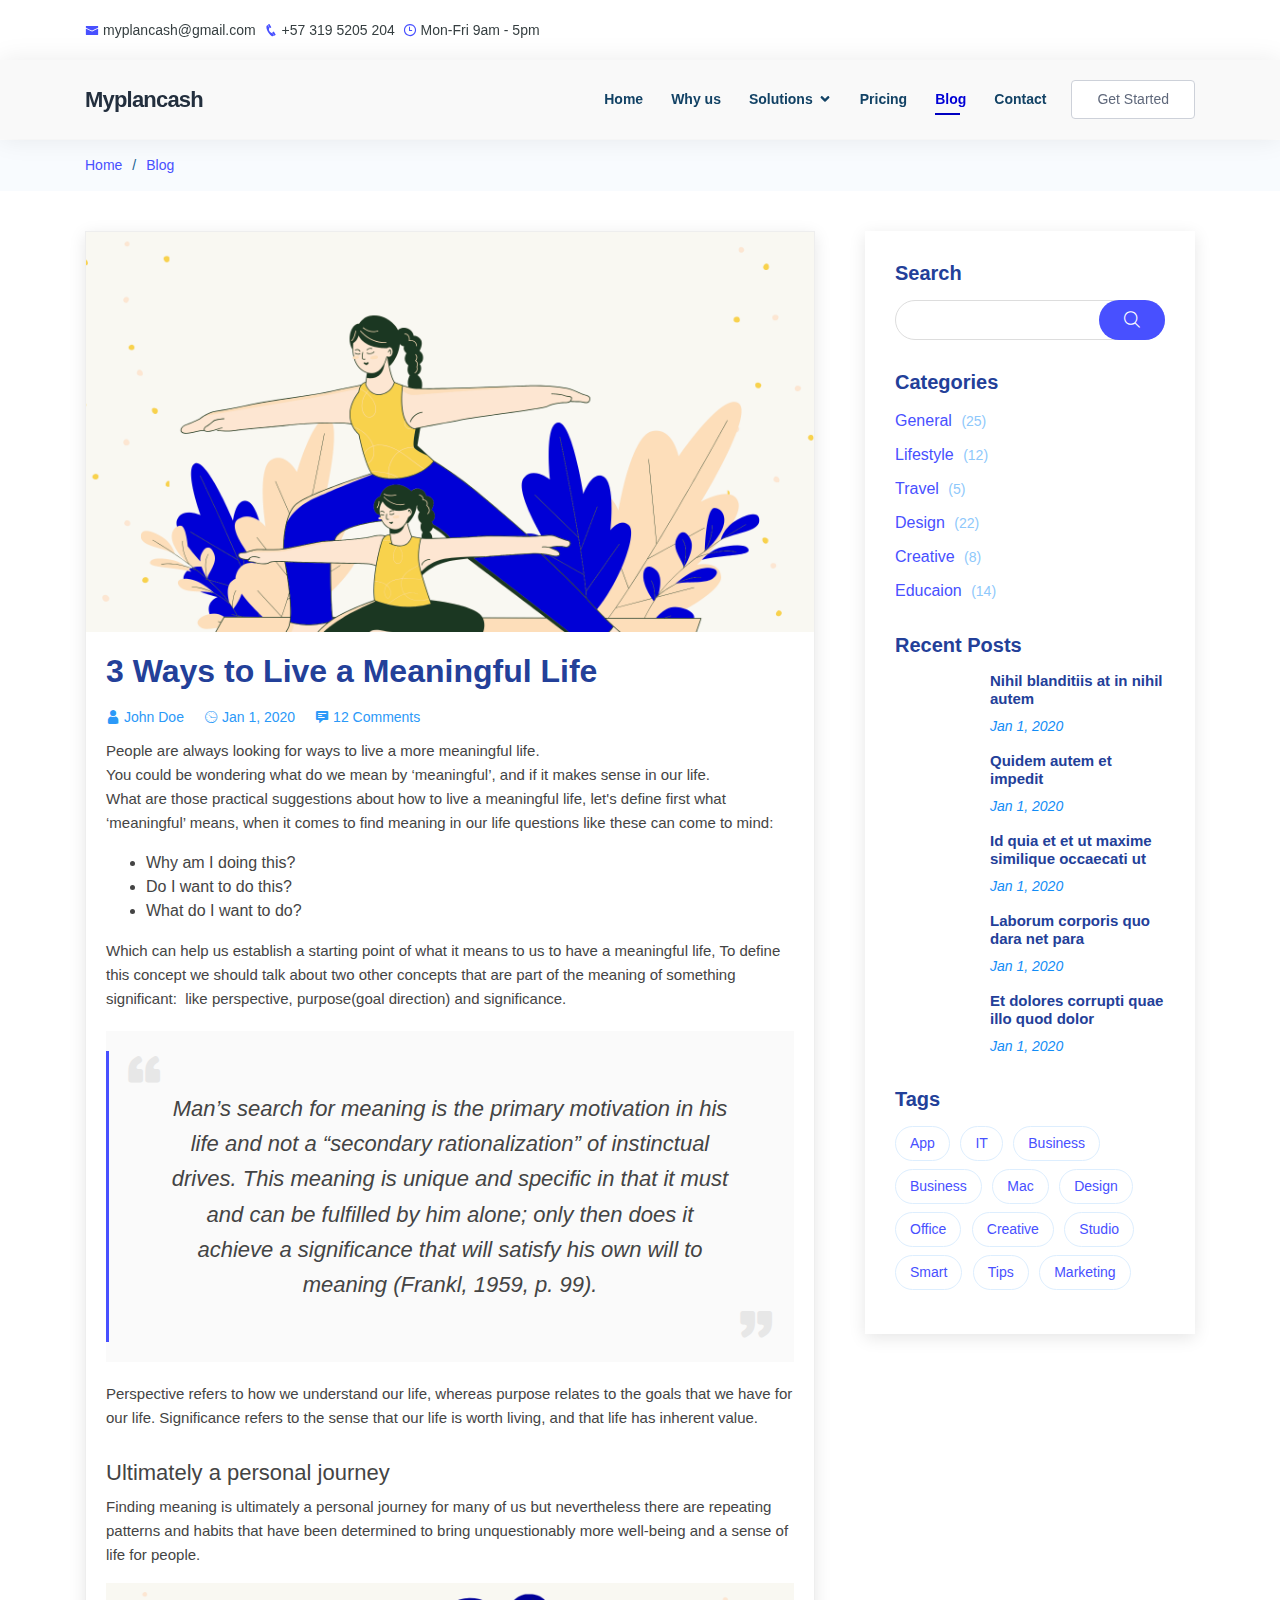
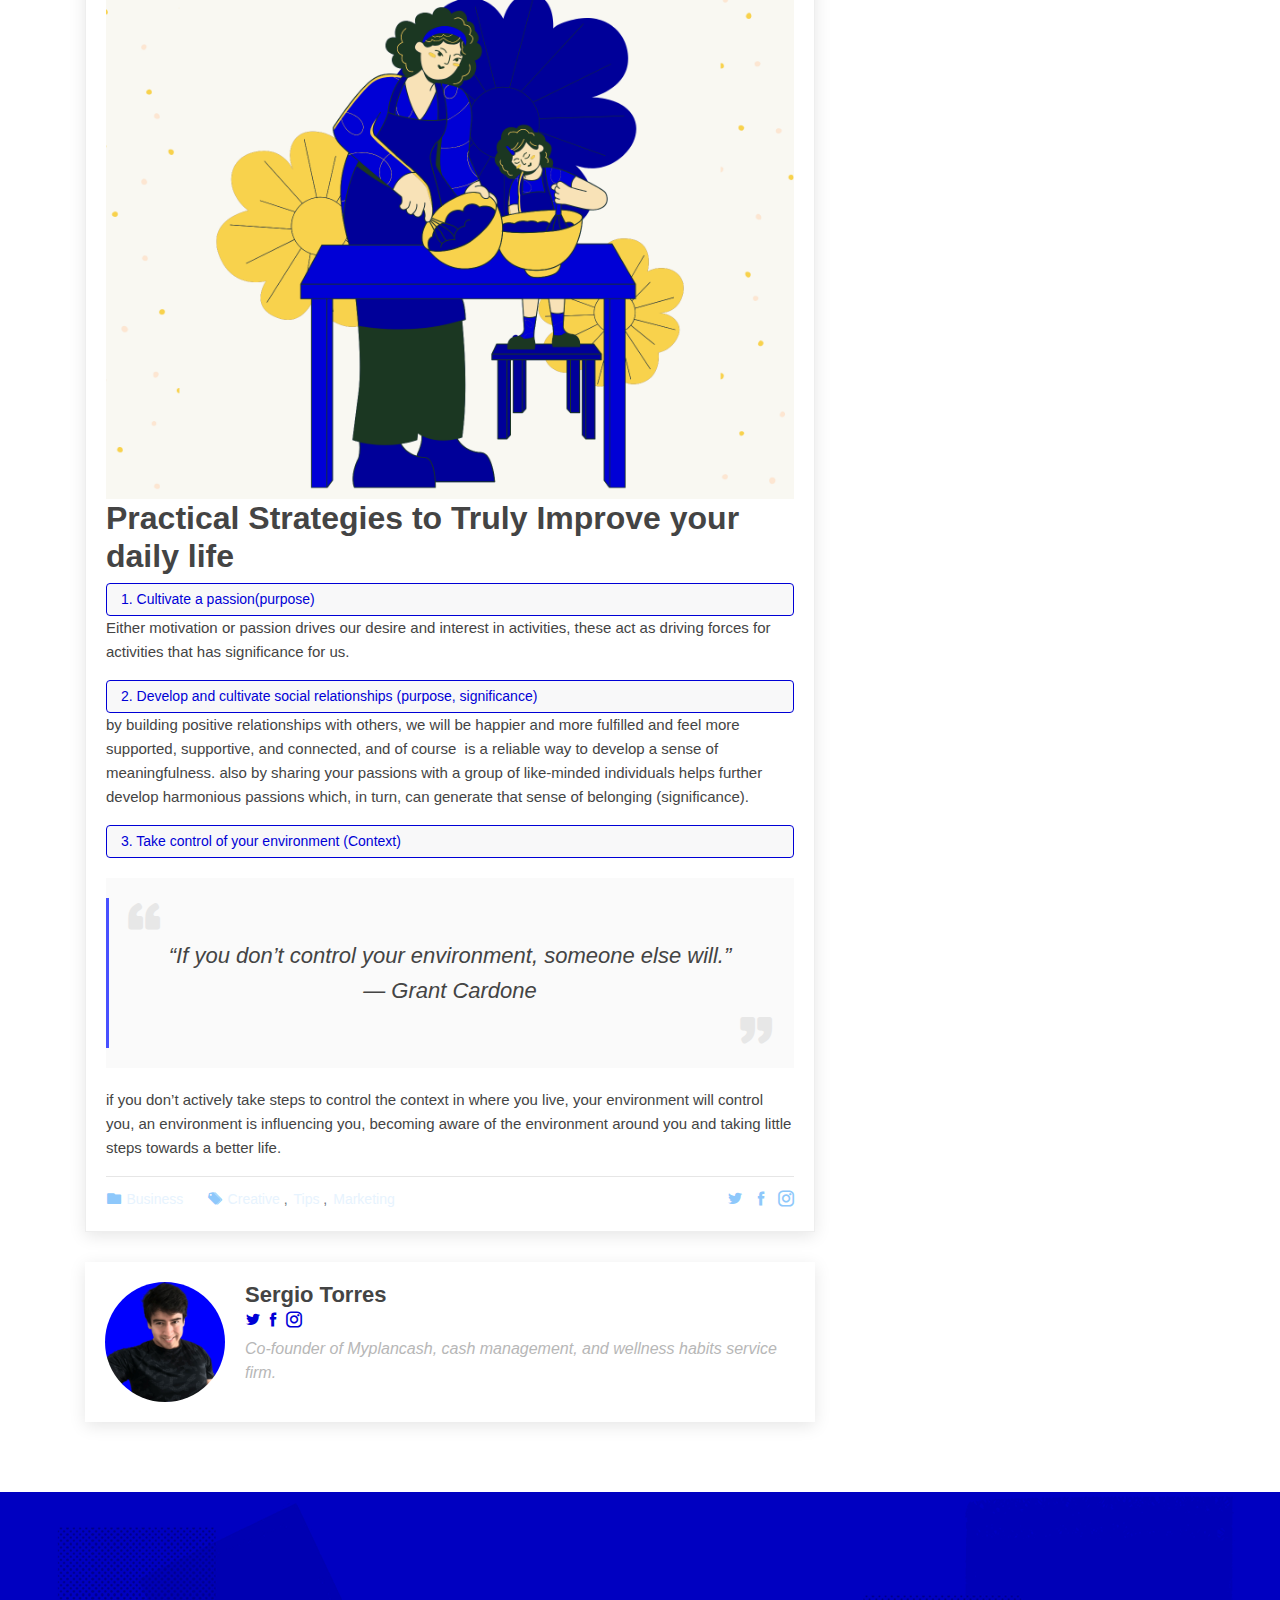
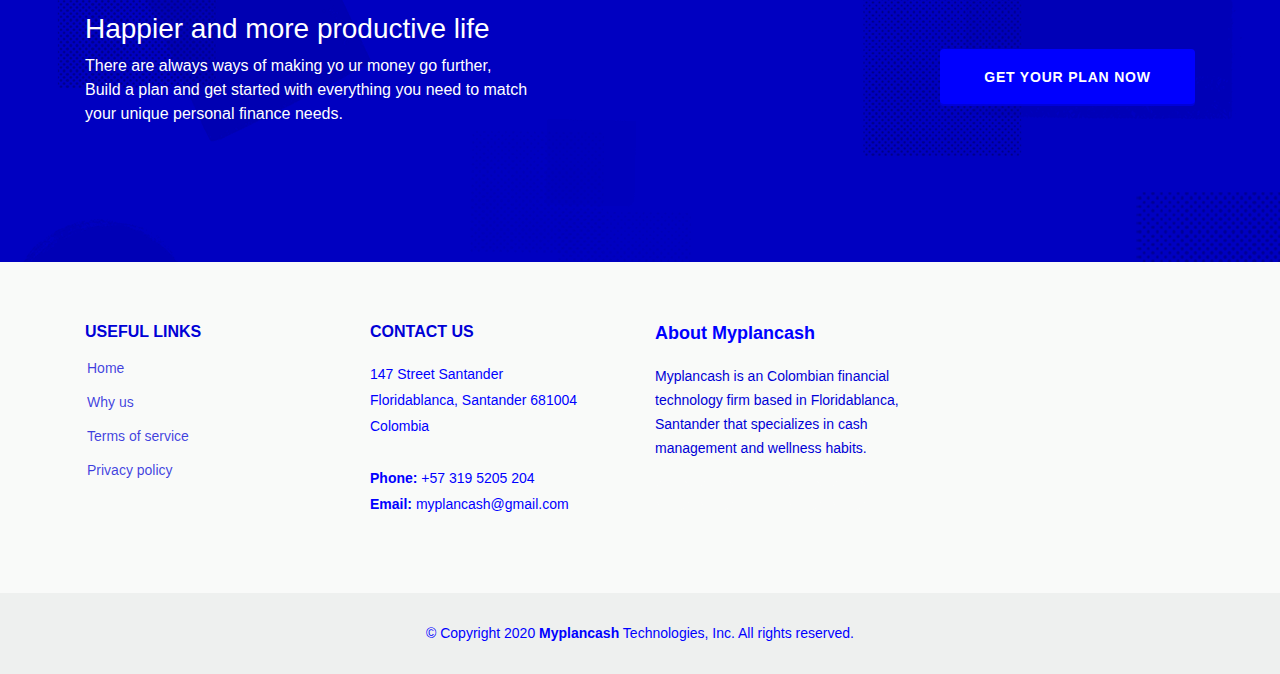
==== commit 669f3ab1: "form-1" ====
--- a/blog-single.html
+++ b/blog-single.html
@@ -434,7 +434,8 @@
       <div class="row">
         <div class="col-lg-9 text-center text-lg-left">
           <h3>Happier and more productive life</h3>
-          <p> There are always ways of making your money go further, <br>Build a plan and get started with everything you need to match<br> your unique personal finance needs.</p>
+          <p> There are always ways of making yo
+            ur money go further, <br>Build a plan and get started with everything you need to match<br> your unique personal finance needs.</p>
         </div>
         <div class="col-lg-3 cta-btn-container text-center">
           <!-- <a href="javascript:;" onclick="ml_account('webforms', '2068672', 'q9e9y9', 'show')" class="cta-btn align-middle">
--- a/assets/css/style.css
+++ b/assets/css/style.css
@@ -1,2543 +1 @@
-
-@font-face {
-  font-family: 'hk_groteskbold';
-  src: url('https://myplancash.github.io/Mytest/css/fonts/hkgrotesk-bold.eot');
-  src: url('hkgrotesk-bold.eot?#iefix') format('embedded-opentype'),
-        url('https://myplancash.github.io/Mytest/css/fonts/hkgrotesk-bold.woff2') format('woff2'),
-        url('https://myplancash.github.io/Mytest/css/fonts/hkgrotesk-bold.woff') format('woff');
-  font-weight: normal;
-  font-style: normal;
-  font-display: fallback;
-}
-@font-face {
-  font-family: 'hk_grotesklight';
-  src: url('https://myplancash.github.io/Mytest/css/fonts/hkgrotesk-light.eot');
-  src: url('hkgrotesk-light.eot?#iefix') format('embedded-opentype'),
-        url('https://myplancash.github.io/Mytest/css/fonts/hkgrotesk-light.woff2') format('woff2'),
-        url('https://myplancash.github.io/Mytest/css/fonts/hkgrotesk-light.woff') format('woff');
-  font-weight: normal;
-  font-style: normal;
-  font-display: fallback;
-}
-
-@font-face {
-  font-family: 'hk_groteskmedium';
-  src: url('hkgrotesk-medium.eot');
-  src: url('hkgrotesk-medium.eot?#iefix') format('embedded-opentype'),
-        url('hkgrotesk-medium.woff2') format('woff2'),
-        url('hkgrotesk-medium.woff') format('woff');
-  font-weight: normal;
-  font-style: normal;
-  font-display: fallback;
-}
-@font-face {
-  font-family: 'hk_groteskmedium';
-  src: url('https://myplancash.github.io/Mytest/css/fonts/hkgrotesk-medium.eot');
-  src: url('hkgrotesk-medium.eot?#iefix') format('embedded-opentype'),
-        url('https://myplancash.github.io/Mytest/css/fonts/hkgrotesk-medium.woff2') format('woff2'),
-        url('https://myplancash.github.io/Mytest/css/fonts/hkgrotesk-medium.woff') format('woff');
-  font-weight: normal;
-  font-style: normal;
-  font-display: fallback;
-}
-
-@font-face {
-  font-family: 'hk_groteskregular';
-  src: url('hkgrotesk-regular.eot');
-  src: url('hkgrotesk-regular.eot?#iefix') format('embedded-opentype'),
-        url('hkgrotesk-regular.woff2') format('woff2'),
-        url('hkgrotesk-regular.woff') format('woff');
-  font-weight: normal;
-  font-style: normal;
-  font-display: fallback;
-}
-@font-face {
-  font-family: 'hk_groteskregular';
-  src: url('https://myplancash.github.io/Mytest/css/fonts/hkgrotesk-regular.eot');
-  src: url('hkgrotesk-regular.eot?#iefix') format('embedded-opentype'),
-        url('https://myplancash.github.io/Mytest/css/fonts/hkgrotesk-regular.woff2') format('woff2'),
-        url('https://myplancash.github.io/Mytest/css/fonts/hkgrotesk-regular.woff') format('woff');
-  font-weight: normal;
-  font-style: normal;
-  font-display: fallback;
-}
-@font-face {
-  font-family: 'hk_grotesksemibold';
-  src: url('hkgrotesk-semibold.eot');
-  src: url('hkgrotesk-semibold.eot?#iefix') format('embedded-opentype'),
-        url('hkgrotesk-semibold.woff2') format('woff2'),
-        url('hkgrotesk-semibold.woff') format('woff');
-  font-weight: normal;
-  font-style: normal;
-  font-display: fallback;
-}
-@font-face {
-  font-family: 'hk_grotesksemibold';
-  src: url('https://myplancash.github.io/Mytest/css/fonts/hkgrotesk-semibold.eot');
-  src: url('hkgrotesk-semibold.eot?#iefix') format('embedded-opentype'),
-        url('https://myplancash.github.io/Mytest/css/fonts/hkgrotesk-semibold.woff2') format('woff2'),
-        url('https://myplancash.github.io/Mytest/css/fonts/hkgrotesk-semibold.woff') format('woff');
-  font-weight: normal;
-  font-style: normal;
-  font-display: fallback;
-}
-
-/*--------------------------------------------------------------
-# General
---------------------------------------------------------------*/
-body {
-  font-family: "Open Sans", sans-serif;
-  color: #444444;
-  box-sizing: border-box;
-  -moz-osx-font-smoothing: grayscale;
-  text-rendering: optimizeLegibility;
-  -moz-osx-font-smoothing: grayscale;
-  -webkit-font-smoothing: antialiased;
-  max-width: 100%;
-  overflow-x: hidden;
-  display: flex;
-  flex-direction: column;
-  min-height: 100vh;
-  font-family: 'hk_groteskregular', Arial, sans-serif;
-  font-weight:normal;
-  font-style:normal;
-  -webkit-font-smoothing: antialiased;
-  -webkit-tap-highlight-color: rgba(0,0,0,.3);
-}
-a {
-  color: #4850ff;
-  text-rendering: optimizeLegibility;
-}
-a:hover {
-  color: #2b99f8;
-  text-decoration: none;
-}
-h1, h2, h3, h4, h5, h6 {
-  font-family: "Raleway", sans-serif;
-  font-family: 'hk_groteskbold', Arial, sans-serif;
-  font-weight:normal;
-  font-style:normal;
-  text-rendering: optimizeLegibility;
-}
-/*--------------------------------------------------------------
-# Disable aos animation delay on mobile devices
---------------------------------------------------------------*/
-@media screen and (max-width: 768px) {
-  [data-aos-delay] {
-    transition-delay: 0 !important;
-  }
-}
-/*--------------------------------------------------------------
-# Top Bar
---------------------------------------------------------------*/
-#topbar {
-  height: 60px;
-  font-size: 14px;
-  transition: all 0.5s;
-  overflow: hidden;
-  /* color: rgba(255, 255, 255, 0.8); */
-  color: #363f41;
-}
-#topbar.topbar-scrolled {
-  top: -60px;
-}
-#topbar .contact-info ul {
-  padding: 0;
-  margin: 0;
-  list-style: none;
-}
-#topbar .contact-info li {
-  display: inline-block;
-  padding: 0;
-}
-#topbar .contact-info li + li {
-  margin-left: 18px;
-}
-#topbar .contact-info a {
-  /* color: rgba(255, 255, 255, 0.8); */
-  color: #363f41;
-  transition: 0.3s;
-}
-#topbar .contact-info a:hover {
-  /* color: #fff; */
-  color: #1d2122
-}
-#topbar .contact-info i {
-  color: #4850ff;
-  padding-right: 4px;
-}
-#topbar .cta {
-  background: transparent;
-}
-#topbar .cta a {
-  background: #0000ff;
-  color: #fff;
-  padding: 6px 24px 8px 24px;
-  display: inline-block;
-  /* transition: 0.3s; */
-  /* border-radius: 50px; */
-  transition: 0.5s;
-  margin: 10px;
-  border-radius: 50px;
-  /* border: 2px solid #0000d6; */
-  /* color: #fff; */
-  /* font-size: .875rem; */
-  font-size: 1.4rem;
-  /* background: 0 0; */
-  /* border: none; */
-  cursor: pointer;
-  border-radius: 4px;
-  text-align: center;
-  /* font-family: Slack-Circular-Pro,"Helvetica Neue",Helvetica,"Segoe UI",Tahoma,Arial,sans-serif; */
-  font-weight: 600;
-  line-height: 1.28571429;
-  letter-spacing: .8px;
-  font-size: .875rem;
-  text-transform: uppercase;
-  text-decoration: none;
-  /* padding: 19px 40px 20px; */
-  /* display: block; */
-  /* width: 100%; */
-  /* transition: box-shadow 420ms cubic-bezier(.165,.84,.44,1),color 420ms cubic-bezier(.165,.84,.44,1),background 420ms cubic-bezier(.165,.84,.44,1); */
-}
-#topbar .cta a:hover {
-  color: #fff;
-  background: #0000b6;
-}
-/*--------------------------------------------------------------
-# Header
---------------------------------------------------------------*/
-#header {
-  /* background: rgba(0, 0, 0, 0.1); */
-  background: #f9f9f9;
-  box-shadow: 0px 0px 25px 0 rgba(0, 0, 0, 0.08);
-  transition: box-shadow 250ms ease-in-out;
-  transition: all 0.5s;
-  z-index: 997;
-  padding: 15px 0;
-  top: 60px;
-  text-rendering: optimizeLegibility;
-}
-#header.header-scrolled {
-  top: 0;
-  /* background: rgba(20, 0, 198, 0.9); */
-  background: #fff;
-}
-#header .logo {
-  font-size: 22px;
-  line-height: 1.158;
-  letter-spacing: -.8px;
-  margin: 0;
-  padding: 0;
-  /* line-height: 1; */
-  font-weight: 700;
-  /* letter-spacing: 2px; */
-  /* text-transform: uppercase; */
-}
-#header .logo a {
-  color: #232f3e;
-}
-#header .logo img {
-  max-height: 40px;
-}
-@media (max-width: 992px) {
-  #header {
-    /* top: 0; */
-    padding: 15px 0;
-    background: transparent;
-    /* padding: 0; */
-    height: 70px;
-    background-color: #fff;
-    border-bottom: 1px solid #ebeaeb;
-    z-index: 1000;
-    top: 0;
-    position: fixed;
-  }
-  #header .logo {
-    font-size: 28px;
-  }
-}
-.header-inner-pages {
-  background: rgba(5, 87, 158, 0.9) !important;
-}
-.topbar-inner-pages {
-  background: rgba(6, 98, 178, 0.9) !important;
-}
-/*--------------------------------------------------------------
-# Navigation Menu
---------------------------------------------------------------*/
-/* Desktop Navigation */
-.nav-menu ul {
-  margin: 0;
-  padding: 0;
-  list-style: none;
-  text-rendering: optimizeLegibility;
-}
-.nav-menu > ul {
-  display: flex;
-}
-.nav-menu > ul > li {
-  position: relative;
-  white-space: nowrap;
-  padding: 14px 0 14px 28px;
-}
-.nav-menu a {
-  display: block;
-  position: relative;
-  color: #124265;
-  transition: 0.3s;
-  font-weight: 600;
-  font-size: 14px;
-  font-family: "Open Sans", sans-serif;
-}
-.nav-menu > ul > li > a:before {
-  content: "";
-  position: absolute;
-  width: 0;
-  height: 2px;
-  bottom: -5px;
-  left: 0;
-  background-color: #0000c1;
-  visibility: hidden;
-  width: 0px;
-  transition: all 0.3s ease-in-out 0s;
-}
-.nav-menu a:hover:before, .nav-menu li:hover > a:before, .nav-menu .active > a:before {
-  visibility: visible;
-  width: 25px;
-}
-.nav-menu a:hover, .nav-menu .active > a, .nav-menu li:hover > a {
-  color: #0000d6;
-}
-.nav-menu .drop-down ul {
-  display: block;
-  position: absolute;
-  left: 28px;
-  top: calc(100% + 30px);
-  z-index: 99;
-  opacity: 0;
-  visibility: hidden;
-  padding: 10px 0;
-  background: #fff;
-  box-shadow: 0px 0px 30px rgba(127, 137, 161, 0.25);
-  transition: 0.3s;
-  border-radius: 5px;
-}
-.nav-menu .drop-down:hover > ul {
-  opacity: 1;
-  top: 100%;
-  visibility: visible;
-}
-.nav-menu .drop-down li {
-  min-width: 180px;
-  position: relative;
-}
-.nav-menu .drop-down ul a {
-  padding: 10px 20px;
-  font-size: 14px;
-  font-weight: 500;
-  text-transform: none;
-  color: #124265;
-}
-.nav-menu .drop-down ul a:hover, .nav-menu .drop-down ul .active > a, .nav-menu .drop-down ul li:hover > a {
-  color: #2487ce;
-}
-.nav-menu .drop-down > a:after {
-  content: "\ea99";
-  font-family: IcoFont;
-  padding-left: 5px;
-}
-.nav-menu .drop-down .drop-down ul {
-  top: 0;
-  left: calc(100% - 30px);
-}
-.nav-menu .drop-down .drop-down:hover > ul {
-  opacity: 1;
-  top: 0;
-  left: 100%;
-}
-.nav-menu .drop-down .drop-down > a {
-  padding-right: 35px;
-}
-.nav-menu .drop-down .drop-down > a:after {
-  content: "\eaa0";
-  font-family: IcoFont;
-  position: absolute;
-  right: 15px;
-}
-@media (max-width: 1366px) {
-  .nav-menu .drop-down .drop-down ul {
-    left: -90%;
-  }
-  .nav-menu .drop-down .drop-down:hover > ul {
-    left: -100%;
-  }
-  .nav-menu .drop-down .drop-down > a:after {
-    content: "\ea9d";
-  }
-}
-/* Services btn */
-#services .service-btn {
-  border-radius: 5px;
-  padding: 10px 30px 11px 30px;
-  white-space: nowrap;
-  transition: 0.3s;
-  font-size: 16px;
-  font-weight: 600;
-  display: inline-block;
-  background: #0000ff;
-  color: #fff;
-}
-#services .service-btn:hover {
-  color: #fff;
-  background: #0000b6;
-}
-#services h2 {
-  font-size: 56px;
-  line-height: 1.07143;
-  font-weight: 600;
-  letter-spacing: -.005em;
-  margin-top: 6px;
-  color: #1d1d1f;
-  font-family: 'hk_groteskbold', Arial, sans-serif;
-  font-weight:normal;
-  font-style:normal;
-  text-rendering: optimizeLegibility;
-}
-#services h3 {
-  font-size: 28px;
-  line-height: 1.10722;
-  font-weight: 400;
-  letter-spacing: .004em;
-  font-family: 'hk_groteskbold', Arial, sans-serif;
-  font-weight:normal;
-  font-style:normal;
-  text-rendering: optimizeLegibility;
-}
-#services p {
-  margin-top: 0.4em;
-  color: #86868b;
-  font-family: 'hk_groteskregular', Arial, sans-serif;
-  font-weight:normal;
-  font-style:normal;
-  text-rendering: optimizeLegibility;
-}
-@media (max-width: 992px) {
-  .service-btn {
-    margin: 0 48px 0 0;
-    padding: 6px 18px;
-  }
-}
-/* Get Startet Button */
-/* .get-started-btn {
-  margin-left: 25px;
-  border-radius: 5px;
-  padding: 10px 30px 11px 30px;
-  white-space: nowrap;
-  transition: 0.3s;
-  font-size: 14px;
-  font-weight: 600;
-  display: inline-block;
-  background: #0000ff;
-  color: #fff;
-  text-rendering: optimizeLegibility;
-}
-.get-started-btn:hover {
-  color: #fff;
-  background: #0000b6;
-}
-@media (max-width: 992px) {
-  .get-started-btn {
-    margin: 0 48px 0 0;
-    padding: 6px 18px;
-  }
-}
-@media (max-width: 768px) {
-  .get-started-btn {
-    margin: 0 48px 0 0;
-    padding: 5px 18px 6px 18px;
-    border-radius: 3px;
-  }
-} */
-.get-started-btn {
-    margin-left: 25px;
-    background: #fff;
-    color: #5f687b;
-    border-radius: 4px;
-    padding: 8px 25px;
-    white-space: nowrap;
-    transition: 0.3s;
-    font-size: 14px;
-    display: inline-block;
-    border: 1px solid #cdd1d9;
-  }
-  
-  .get-started-btn:hover {
-    background: #2424ff;
-    color: #fff;
-    border-color: #2424ff;
-  }
-  
-  @media (max-width: 768px) {
-    .get-started-btn {
-      margin: 0 48px 0 0;
-      padding: 6px 18px;
-    }
-  }
-/* Mobile Navigation */
-.mobile-nav-toggle {
-  position: fixed;
-  right: 15px;
-  top: 15px;
-  z-index: 9998;
-  border: 0;
-  background: none;
-  font-size: 24px;
-  transition: all 0.4s;
-  outline: none !important;
-  line-height: 1;
-  cursor: pointer;
-  text-align: right;
-}
-.mobile-nav-toggle i {
-  color: #232f3e;
-}
-.mobile-nav {
-  position: fixed;
-  top: 55px;
-  right: 15px;
-  bottom: 15px;
-  left: 15px;
-  z-index: 9999;
-  overflow-y: auto;
-  background: #fff;
-  transition: ease-in-out 0.2s;
-  opacity: 0;
-  visibility: hidden;
-  border-radius: 10px;
-  padding: 10px 0;
-}
-.mobile-nav * {
-  margin: 0;
-  padding: 0;
-  list-style: none;
-}
-.mobile-nav a {
-  display: block;
-  position: relative;
-  color: #4850ff;
-  padding: 10px 20px;
-  font-weight: 500;
-  outline: none;
-}
-.mobile-nav a:hover, .mobile-nav .active > a, .mobile-nav li:hover > a {
-  color: #0000d6;
-  text-decoration: none;
-}
-.mobile-nav .drop-down > a:after {
-  content: "\ea99";
-  font-family: IcoFont;
-  padding-left: 10px;
-  position: absolute;
-  right: 15px;
-}
-.mobile-nav .active.drop-down > a:after {
-  content: "\eaa1";
-}
-.mobile-nav .drop-down > a {
-  padding-right: 35px;
-}
-.mobile-nav .drop-down ul {
-  display: none;
-  overflow: hidden;
-}
-.mobile-nav .drop-down li {
-  padding-left: 20px;
-}
-.mobile-nav-overly {
-  width: 100%;
-  height: 100%;
-  z-index: 9997;
-  top: 0;
-  left: 0;
-  position: fixed;
-  background: rgba(128, 148, 160, 0.6);
-  overflow: hidden;
-  display: none;
-  transition: ease-in-out 0.2s; 
-}
-.mobile-nav-active {
-  overflow: hidden;
-}
-.mobile-nav-active .mobile-nav {
-  opacity: 1;
-  visibility: visible;
-}
-.mobile-nav-active .mobile-nav-toggle i {
-  color: #fff;
-}
-/*--------------------------------------------------------------
-# Hero Section
---------------------------------------------------------------*/
-/*--------------------------------------------------------------
-# Hero Section
---------------------------------------------------------------*/
-#hero {
-    width: 100%;
-    height: 100vh;
-    background: #fff;
-    padding-top: 82px;
-    text-rendering: optimizeLegibility;
-}
-  
-  
-#hero h1 {
-    margin: 0;
-    font-size: 48px;
-    font-weight: 700;
-    line-height: 56px;
-    color: #3e4450;
-}
-#hero h2 {
-    color: #86868b;    
-    margin: 0.7em 0  2em 0;
-    font-size: 24px;
-}
-#hero .btn-get-started {
-    font-family: "Raleway", sans-serif;
-    font-weight: 500;
-    font-size: 16px;
-    letter-spacing: 1px;
-    display: inline-block;
-    padding: 8px 30px 10px 30px;
-    border-radius: 4px;
-    transition: 0.5s;
-    color: #fff;
-    background: #0000d6;
-    box-shadow: 0 8px 28px rgba(0, 0, 214, 0.45);
-}
-#hero .btn-get-started:hover {
-    background: #2424ff;
-    box-shadow: 0 8px 28px rgba(36, 36, 255, 0.45);   
-}
-#hero .btn-watch-video {
-    font-size: 16px;
-    display: inline-block;
-    padding: 8px 35px 8px 25px;
-    transition: 0.5s;
-    margin-left: 10px;
-    color: #5f687b;
-    position: relative;
-}
-#hero .btn-watch-video i {
-    color: #949cac;
-    font-size: 24px;
-    position: absolute;
-    right: 0;
-    top: 8px;
-}
-#hero .btn-watch-video:hover i {
-    color: #0000d6
-}
-#hero .animated {
-    animation: up-down 2s ease-in-out infinite alternate-reverse both;
-}
-@media (max-width: 991px) {
-    #hero {
-        height: 100vh;
-    }
-    #hero .animated {
-        -webkit-animation: none;
-        animation: none;
-    }
-    #hero .hero-img {
-        text-align: center;
-    }
-    #hero .hero-img img {
-        width: 50%;
-    }
-}
-@media (max-width: 768px) {
-    #hero h1 {
-        font-size: 28px;
-        line-height: 36px;
-    }
-    #hero h2 {
-        font-size: 18px;
-        line-height: 24px;
-        margin-bottom: 30px;
-    }
-    #hero .hero-img img {
-        width: 70%;
-    }
-}
-@media (max-width: 575px) {
-    #hero .hero-img img {
-        width: 80%;
-    }
-}
-@-webkit-keyframes up-down {
-0% {
-    transform: translateY(10px);
-}
-100% {
-    transform: translateY(-10px);
-}
-}
-@keyframes up-down {
-0% {
-    transform: translateY(10px);
-}
-100% {
-    transform: translateY(-10px);
-}
-}
-/* 
-#hero {
-  width: 100%;
-  height: 100vh;
-  overflow: hidden;
-  position: relative;
-  background: url("../img/your-finances-simpler-and-more-meaningful.png") top right;
-  background-size: cover;
-  position: relative;
-  margin-bottom: -90px;
-  text-rendering: optimizeLegibility;
-}
-@media (min-width: 992px) {
-  #hero {
-    padding-left: 160px;
-  }
-}
-#hero:before {
-  content: "";
-  background: rgba(255, 255, 255, 0.8);
-  position: absolute;
-  bottom: 0;
-  top: 0;
-  left: 0;
-  right: 0;
-}
-#hero .carousel-container {
-  display: flex;
-  justify-content: center;
-  align-items: center;
-  flex-direction: column;
-  text-align: center;
-  bottom: 0;
-  top: 0;
-  left: 0;
-  right: 0;
-}
-#services p {
-  margin-top: 0.4em;
-  color: #86868b;
-}
-#hero h2 {
-  margin-bottom: 30px;
-  font-size: 56px;
-  line-height: 1.07143;
-  font-weight: 600;
-  letter-spacing: -.005em;
-  margin-top: 6px;
-  color: #1d1d1f;
-  font-family: 'hk_groteskbold', Arial, sans-serif;
-  font-weight:normal;
-  font-style:normal;
-}
-#hero h3 {
-  font-size: 28px;
-  line-height: 1.10722;
-  font-weight: 400;
-  letter-spacing: .004em;
-  font-family: 'hk_groteskbold', Arial, sans-serif;
-  font-weight:normal;
-  font-style:normal;
-} */
-.solution h2 {
-  color: #858ea1;
-  margin: 10px 0  30px 0;
-  /* font-size: 18px; */
-  font-size: 56px;
-  line-height: 1.07143;
-  font-weight: 600;
-  letter-spacing: -.005em;
-  font-family: 'hk_groteskbold', Arial, sans-serif;
-  font-weight:normal;
-  font-style:normal;
-}
-/* #hero p {
-  width: 80%;
-  -webkit-animation-delay: 0.4s;
-  animation-delay: 0.4s;
-  margin: 0.4em auto 30px;
-  color: #86868b;
-  font-size: 1.25rem;
-  line-height: 33px;
-  font-family: 'hk_groteskregular', Arial, sans-serif;
-  font-weight:normal;
-  font-style:normal;
-}
-#hero .carousel-control-prev, #hero .carousel-control-next {
-  width: 10%;
-}
-#hero .carousel-control-next-icon, #hero .carousel-control-prev-icon {
-  background: none;
-  font-size: 48px;
-  color: #dbdbdb;
-  line-height: 1;
-  width: auto;
-  height: auto;
-}
-#hero .btn-get-started {
-  display: inline-block;
-  margin: 10px;
-  -webkit-animation-delay: 0.8s;
-  animation-delay: 0.8s;
-  font-family: "Raleway", sans-serif;
-  font-weight: 700;
-  display: inline-block;
-  transition: 0.5s;
-  margin: 10px;
-  border-radius: 50px;
-  background: #0071e3;
-  color: #fff;
-  font-size: .875rem;
-  cursor: pointer;
-  border-radius: 4px;
-  text-align: center;
-  line-height: 1.28571429;
-  letter-spacing: .8px;
-  font-size: .875rem;
-  text-transform: uppercase;
-  text-decoration: none;
-  padding: 19px 40px 20px;
-  transition: box-shadow 420ms cubic-bezier(.165,.84,.44,1),color 420ms cubic-bezier(.165,.84,.44,1),background 420ms cubic-bezier(.165,.84,.44,1);
-}
-#hero .btn-get-started:hover {
-  background: #0077ED;
-  text-decoration: none;
-}
-@media (min-width: 1024px) {
-  #hero p {
-    width: 60%;
-  }
-  #hero .carousel-control-prev, #hero .carousel-control-next {
-    width: 5%;
-  }
-}
-@media (max-width: 768px) {
-  #hero {
-    display: flex;
-    flex-wrap: wrap;
-  }
-  #hero h2 {
-    font-size: 28px;
-  }
-}
-@media screen and (max-width: 767px) and (min-width: 0) {
-}
-#hero {
-  padding: 0 4vw;
-} */
-/*--------------------------------------------------------------
-# Sections General
---------------------------------------------------------------*/
-/* section {
-  padding: 60px 0;
-  overflow: hidden;
-}
-.section-bg {
-  background-color: #f6f7f6;
-}
-.section-title {
-  padding-bottom: 40px;
-}
-.section-title h2 {
-  font-size: 14px;
-  font-weight: 500;
-  padding: 0;
-  line-height: 1px;
-  margin: 0 0 5px 0;
-  letter-spacing: 2px;
-  text-transform: uppercase;
-  color: #aaaaaa;
-}
-.section-title h2::after {
-  content: "";
-  width: 120px;
-  height: 1px;
-  display: inline-block;
-  background: #2424ff;
-  margin: 4px 10px;
-}
-.section-title p {
-  margin: 0;
-  margin: 0;
-  font-size: 36px;
-  font-weight: 700;
-  color: #37423b;
-} */
-/*--------------------------------------------------------------
-# Sections General
---------------------------------------------------------------*/
-section {
-    padding: 60px 0;
-    overflow: hidden;
-  }
-  
-  .section-bg {
-    background-color: #f9f9fa;
-  }
-  
-  .section-title {
-    /* text-align: center; */
-    padding: 30px 0;
-    position: relative;
-  }
-  .section-title p {
-    margin: 0;
-    margin: 0;
-    font-size: 36px;
-    font-weight: 700;
-    color: #37423b;
-  }
-  
-  .section-title h2 {
-    font-size: 14px;
-    font-weight: 500;
-    text-transform: uppercase;
-    margin: 0 0 5px 0;
-    line-height: 1px;
-    padding: 0;
-    color: #5f687b;
-    position: relative;
-    z-index: 2;
-    letter-spacing: 2px;
-  }
-  
-  .section-title h2::after {
-    content: "";
-    width: 120px;
-    height: 1px;
-    display: inline-block;
-    background: #2424ff;
-    margin: 4px 10px;
-  }
-  
-  .section-title span {
-    position: absolute;
-    top: 30px;
-    color: #f0f1f3;
-    left: 0;
-    right: 0;
-    z-index: 1;
-    font-weight: 700;
-    font-size: 52px;
-    text-transform: uppercase;
-    line-height: 0;
-  }
-  
-  .section-title p {
-    margin-bottom: 0;
-    position: relative;
-    z-index: 2;
-  }
-  
-  @media (max-width: 575px) {
-    /* .section-title h2 {
-      font-size: 28px;
-      margin-bottom: 15px;
-    } */
-    .section-title span {
-      font-size: 38px;
-    }
-  }
-/*--------------------------------------------------------------
-# Icon Boxes
---------------------------------------------------------------*/
-.icon-boxes {
-  padding-top: 0;
-}
-.icon-boxes .icon-box {
-  padding: 40px 30px;
-  position: relative;
-  overflow: hidden;
-  background: #fff;
-  transition: all 0.3s ease-in-out;
-  border-radius: 10px;
-  font-family: 'hk_groteskregular', Arial, sans-serif;
-  font-weight:normal;
-  font-style:normal;
-}
-.icon-boxes .icon {
-  margin: 0 auto 20px auto;
-  text-align: center;
-  margin: 0 auto;
-  width: 120px;
-  height: 120px;
-  display: flex;
-  align-items: center;
-  justify-content: center;
-  transition: ease-in-out 0.3s;
-  position: relative;
-}
-.icon-boxes .icon i {
-  font-size: 36px;
-  line-height: 1;
-  transition: 0.5s;
-  position: relative;
-}
-.icon-boxes .icon-box .icon svg {
-  position: absolute;
-  top: 0;
-  left: 0;
-}
-.icon-boxes .icon-box .icon svg path {
-  transition: 0.5s;
-  fill: #f5f5f5;
-}
-.icon-boxes .title {
-  font-weight: 700;
-  margin-bottom: 15px;
-  font-size: 18px;
-}
-.icon-boxes .title a {
-  color: #05579e;
-}
-.icon-boxes .description {
-  font-size: 15px;
-  line-height: 28px;
-  margin-bottom: 0;
-  color: #777777;
-}
-.icon-boxes .icon-box h4 {
-  font-weight: 600;
-  margin: 10px 0 15px 0;
-  font-size: 22px;
-}
-.icon-boxes .icon-box h4 a {
-  color: #111;
-  transition: ease-in-out 0.3s;
-}
-.icon-boxes .icon-box p {
-  line-height: 24px;
-  font-size: 14px;
-  margin-bottom: 0;
-}
-.icon-boxes .icon-box:hover {
-  border-color: #fff;
-  box-shadow: 0px 0 35px 0 rgba(18, 66, 101, 0.08);
-  /* box-shadow: 0 0 29px 0 rgba(18, 66, 101, 0.08); */
-}
-/*--------------------------------------------------------------
-# About Us
---------------------------------------------------------------*/
-/* .about {
-  padding: 140px 0;
-  background: url("../img/financial-habits-in-your-pocket.png") top center no-repeat;
-  position: relative;
-}
-.about:before {
-  content: "";
-  background: rgba(255, 255, 255, 0.15);
-  position: absolute;
-  bottom: 0;
-  top: 0;
-  left: 0;
-  right: 0;
-}
-.about .container {
-  position: relative;
-}
-.about .content h2 {
-  font-size: 56px;
-  line-height: 1.07143;
-  font-weight: 600;
-  letter-spacing: -.005em;
-  font-family: 'hk_groteskbold', Arial, sans-serif;
-  font-weight:normal;
-  font-style:normal;
-}
-.about .content ul {
-  list-style: none;
-  padding: 0;
-}
-.about .content ul li {
-  padding-left: 28px;
-  position: relative;
-}
-.about .content ul li + li {
-  margin-top: 10px;
-}
-.about .content ul i {
-  position: absolute;
-  left: 0;
-  top: 2px;
-  font-size: 20px;
-  color: #4850ff;
-  line-height: 1;
-}
-.about .content p:last-child {
-  margin-bottom: 0;
-  font-weight: 400;
-  line-height: 1.44444444;
-  letter-spacing: -.2px;
-  font-size: 1.125rem;
-}
-.about .content .btn-learn-more {
-  font-family: "Raleway", sans-serif;
-  font-weight: 600;
-  font-size: 14px;
-  letter-spacing: 1px;
-  display: inline-block;
-  padding: 12px 32px;
-  border-radius: 5px;
-  transition: 0.3s;
-  line-height: 1;
-  color: #4850ff;
-  -webkit-animation-delay: 0.8s;
-  animation-delay: 0.8s;
-  margin-top: 6px;
-  border: 2px solid #4850ff;
-}
-.about .content .btn-learn-more:hover {
-  background: #4850ff;
-  color: #fff;
-  text-decoration: none;
-}
-@media (max-width: 992px) {
-  .about {
-    padding: 60px 0;
-  }
-} */
-/*--------------------------------------------------------------
-# Clients
---------------------------------------------------------------*/
-.clients .owl-item {
-  display: flex;
-  justify-content: center;
-  align-items: center;
-  padding: 0 20px;
-}
-.clients .owl-item img {
-  width: 60%;
-  opacity: 0.5;
-  transition: ease-in-out 0.3s;
-  -webkit-filter: grayscale(100%);
-  filter: grayscale(100%);
-}
-.clients .owl-item img:hover {
-  opacity: 1;
-}
-.clients .owl-nav, .clients .owl-dots {
-  margin-top: 5px;
-  text-align: center;
-}
-.clients .owl-dot {
-  display: inline-block;
-  margin: 0 5px;
-  width: 12px;
-  height: 12px;
-  border-radius: 50%;
-  background-color: #ddd !important;
-}
-.clients .owl-dot.active {
-  background-color: #4850ff !important;
-}
-/*--------------------------------------------------------------
-# Why Us
---------------------------------------------------------------*/
-.why-us {
-  background: #fff;
-  padding-bottom: 0 0 1.5rem 0;
-  border-bottom: none;
-  justify-content: center;
-  margin: auto;
-  position: relative;
-}
-.why-us .content {
-  padding: 60px 100px 0 100px;
-}
-.why-us .content h2 {
-  font-size: 56px;
-  line-height: 1.07143;
-  font-weight: 600;
-  letter-spacing: -.005em;
-  margin-top: 6px;
-  color: #1d1d1f;
-  font-family: 'hk_groteskbold', Arial, sans-serif;
-  font-weight:normal;
-  font-style:normal;
-}
-.why-us .content h3 {
-  font-size: 28px;
-  line-height: 1.10722;
-  font-weight: 400;
-  letter-spacing: .004em;
-  font-family: 'hk_groteskbold', Arial, sans-serif;
-  font-weight:normal;
-  font-style:normal;
-}
-.why-us .content p {
-  margin-top: 0.4em;
-  color: #86868b;
-  font-family: 'hk_groteskregular', Arial, sans-serif;
-  font-weight:normal;
-  font-style:normal;
-}
-.why-us .content h4 {
-  font-size: 20px;
-  font-weight: 700;
-  margin-top: 5px;
-}
-.why-us .video-box {
-  background-size: cover;
-  background-repeat: no-repeat;
-  background-position: center center;
-  min-height: 400px;
-  position: relative;
-  max-width: 870px;
-  width: 100%;
-  vertical-align: baseline;
-}
-.why-us .accordion-list {
-  padding: 0 100px 60px 100px;
-}
-.why-us .accordion-list ul {
-  padding: 0;
-  list-style: none;
-}
-.why-us .accordion-list li + li {
-  margin-top: 15px;
-}
-.why-us .accordion-list li {
-  padding: 20px;
-  background: #fff;
-  border-radius: 4px;
-}
-.why-us .accordion-list a {
-  display: block;
-  position: relative;
-  font-size: 16px;
-  line-height: 24px;
-  font-weight: 500;
-  padding-right: 30px;
-  outline: none;
-}
-.why-us .accordion-list span {
-  color: #4850ff;
-  font-weight: 600;
-  font-size: 18px;
-  padding-right: 10px;
-}
-.why-us .accordion-list i {
-  font-size: 24px;
-  position: absolute;
-  right: 0;
-  top: 0;
-}
-.why-us .accordion-list p {
-  margin-bottom: 0;
-  padding: 10px 0 0 0;
-}
-.why-us .accordion-list .icon-show {
-  display: none;
-}
-.why-us .accordion-list a.collapsed {
-  color: #343a40;
-}
-.why-us .accordion-list a.collapsed:hover {
-  color: #4850ff;
-}
-.why-us .accordion-list a.collapsed .icon-show {
-  display: inline-block;
-}
-.why-us .accordion-list a.collapsed .icon-close {
-  display: none;
-}
-.why-us .play-btn {
-  width: 94px;
-  height: 94px;
-  background: radial-gradient(#0000ff 50%, rgba(0, 0, 255, 0.4) 52%);
-  border-radius: 50%;
-  display: block;
-  position: absolute;
-  left: calc(50% - 47px);
-  top: calc(50% - 47px);
-  overflow: hidden;
-}
-.why-us .play-btn::after {
-  content: '';
-  position: absolute;
-  left: 50%;
-  top: 50%;
-  transform: translateX(-40%) translateY(-50%);
-  width: 0;
-  height: 0;
-  border-top: 10px solid transparent;
-  border-bottom: 10px solid transparent;
-  border-left: 15px solid #fff;
-  z-index: 100;
-  transition: all 400ms cubic-bezier(0.55, 0.055, 0.675, 0.19);
-}
-.why-us .play-btn::before {
-  content: '';
-  position: absolute;
-  width: 120px;
-  height: 120px;
-  -webkit-animation-delay: 0s;
-  animation-delay: 0s;
-  -webkit-animation: pulsate-btn 2s;
-  animation: pulsate-btn 2s;
-  -webkit-animation-direction: forwards;
-  animation-direction: forwards;
-  -webkit-animation-iteration-count: infinite;
-  animation-iteration-count: infinite;
-  -webkit-animation-timing-function: steps;
-  animation-timing-function: steps;
-  opacity: 1;
-  border-radius: 50%;
-  border: 5px solid rgba(0, 0, 255, 0.7);
-  top: -15%;
-  left: -15%;
-  background: rgba(198, 16, 0, 0);
-}
-.why-us .play-btn:hover::after {
-  border-left: 15px solid #4850ff;
-  transform: scale(20);
-}
-.why-us .play-btn:hover::before {
-  content: '';
-  position: absolute;
-  left: 50%;
-  top: 50%;
-  transform: translateX(-40%) translateY(-50%);
-  width: 0;
-  height: 0;
-  border: none;
-  border-top: 10px solid transparent;
-  border-bottom: 10px solid transparent;
-  border-left: 15px solid #fff;
-  z-index: 200;
-  -webkit-animation: none;
-  animation: none;
-  border-radius: 0;
-}
-@media (max-width: 1024px) {
-  .why-us .content, .why-us .accordion-list {
-    padding-left: 0;
-    padding-right: 0;
-  }
-}
-@media (max-width: 992px) {
-  .why-us .content {
-    padding-top: 30px;
-  }
-  .why-us .accordion-list {
-    padding-bottom: 30px;
-  }
-}
-@-webkit-keyframes pulsate-btn {
-  0% {
-    transform: scale(0.6, 0.6);
-    opacity: 1;
-  }
-  100% {
-    transform: scale(1, 1);
-    opacity: 0;
-  }
-}
-@keyframes pulsate-btn {
-  0% {
-    transform: scale(0.6, 0.6);
-    opacity: 1;
-  }
-  100% {
-    transform: scale(1, 1);
-    opacity: 0;
-  }
-}
-/*--------------------------------------------------------------
-# Cta
---------------------------------------------------------------*/
-.cta {
-  /* background: linear-gradient(rgba(35, 64, 153, 0.8), rgba(35, 64, 153, 0.9)), url("../img/cta-bg.jpg") fixed center center;
-  background-size: cover; */
-  padding: 120px 0;
-  background-image: url("../img/cta-bga.png");
-  background-size: 1300px 700px;
-  background-repeat: repeat;
-  background-color: #0000c1;
-  display: flex;
-  align-items: center;
-  height: 370px;
-  text-align: center;
-}
-.cta h3 {
-  color: #fff;
-  font-size: 28px;
-  font-weight: 700;
-  font-family: 'hk_groteskbold', Arial, sans-serif;
-  font-weight:normal;
-  font-style:normal;
-}
-.cta p {
-  color: #fff;
-  font-family: 'hk_groteskregular', Arial, sans-serif;
-  font-weight:normal;
-  font-style:normal;
-}
-a:link, a:visited, .link:link, .link:visited {
-  text-decoration: none;
-}
-.cta .cta-btn {
-  cursor: pointer;
-  display: inline-block;
-  text-align: center;
-  /* white-space: nowrap; */
-  font-size: 17px;
-  line-height: 1.17648;
-  font-weight: 400;
-  letter-spacing: -.022em;
-  /* font-family: "SF Pro Text","SF Pro Icons","Helvetica Neue","Helvetica","Arial",sans-serif; */
-  min-width: 28px;
-  padding: 19px 30px 20px;
-  background: #0000ff;
-  color: #fff;
-  border-radius: 4px;
-  font-weight: 700; 
-  font-size: .875rem; 
-  line-height: 1.28571429; 
-  letter-spacing: .8px; 
-  text-transform: uppercase; 
-  padding: 19px 40px 20px; 
-  border: 0px; 
-  -webkit-box-shadow: 0 -2px 0 rgba(0,0,0,0.15) inset;-moz-box-shadow: 0 -2px 0 rgba(0,0,0,0.15) inset;
-  box-shadow: 0 -2px 0 rgba(0,0,0,0.15) inset;
-  border-radius: 4px; text-decoration: none; display: inline-block;
-  width: 100%;
-}
-.cta .cta-btn:hover {
-  background: #2424ff;
-  box-shadow: inset 0 0 0 2px #2424ff;
-  text-decoration: none;
-}
-@media (max-width: 1024px) {
-  .cta {
-    background-attachment: scroll;
-  }
-}
-@media (min-width: 769px) {
-  .cta .cta-btn-container {
-    display: flex;
-    align-items: center;
-    justify-content: flex-end;
-  }
-}
-/*--------------------------------------------------------------
-# Pricing
---------------------------------------------------------------*/
-.pricing {
-  background-color: #f9f9f9;
-}
-.pricing .box {
-  padding: 40px 20px;
-  text-align: center;
-  border-radius: 8px;
-  position: relative;
-  overflow: hidden;
-  background: #fefefe;
-  box-shadow: 0px 5px 90px 0px rgba(110, 123, 131, 0.1);
-  transition: all 0.3s ease-in-out;
-}
-.pricing .box:hover {
-  border-color: #fff;
-  box-shadow: 0px 0 35px 0 rgba(0, 0, 0, 0.08);
-}
-.pricing .box h3 {
-  font-weight: 400;
-  padding: 15px;
-  margin-top: 15px;
-  font-size: 18px;
-  font-weight: 600;
-  color: #282828;
-  font-family: 'hk_groteskbold', Arial, sans-serif;
-  font-weight:normal;
-  font-style:normal;
-}
-.pricing .box h4 {
-  font-size: 42px;
-  color: #1400c6;
-  font-weight: 500;
-  margin-bottom: 20px;
-  font-family: 'hk_groteskregular', Arial, sans-serif;
-  font-weight:normal;
-  font-style:normal;
-}
-.pricing .box h4 sup {
-  font-size: 20px;
-  top: -15px;
-  left: -3px;
-}
-.pricing .box h4 span {
-  color: #bababa;
-  font-size: 16px;
-  font-weight: 300;
-}
-.pricing .box ul {
-  padding: 20px 0;
-  list-style: none;
-  color: #282828;
-  text-align: center;
-  line-height: 20px;
-  font-size: 14px;
-}
-.pricing .box ul li {
-  padding-bottom: 16px;
-}
-.pricing .box ul i {
-  color: #1400c6;
-  font-size: 18px;
-  padding-right: 4px;
-}
-.pricing .box ul .na {
-  color: #ccc;
-  text-decoration: line-through;
-}
-.pricing .box .btn-wrap {
-  padding: 15px;
-  text-align: center;
-}
-.pricing .box .btn-buy {
-  display: inline-block;
-  padding: 10px 40px 12px 40px;
-  border-radius: 50px;
-  border: 2px solid #1400c6;
-  color: #1400c6;
-  font-size: 14px;
-  font-weight: 400;
-  font-family: "Raleway", sans-serif;
-  font-weight: 600;
-  transition: 0.3s;
-}
-.pricing .box .btn-buy:hover {
-  background: #1400c6;
-  color: #fff;
-}
-.pricing .recommended {
-  border-color: #1400c6;
-}
-.pricing .recommended .btn-buy {
-  background: #1400c6;
-  color: #fff;
-}
-.pricing .recommended .btn-buy:hover {
-  background: #0000ff;
-  border-color: #0000ff;
-}
-.pricing .recommended-badge {
-  position: absolute;
-  top: 20px;
-  left: 50%;
-  transform: translateX(-50%);
-  z-index: 1;
-  font-size: 13px;
-  padding: 3px 25px 6px 25px;
-  background: #ecf6fe;
-  color: #1400c6;
-  border-radius: 50px;
-}
-.pricing li {
-    text-align: left;
-}
-/*--------------------------------------------------------------
-# Contact
---------------------------------------------------------------*/
-.contact {
-  /* background: url("../img/contact-bg.png") left center no-repeat; */
-  position: relative;
-  background: #f7f7f7;
-}
-.contact:before {
-  content: "";
-  background: rgba(255, 255, 255, 0.7);
-  position: absolute;
-  bottom: 0;
-  top: 0;
-  left: 0;
-  right: 0;
-}
-.contact .container {
-  position: relative;
-}
-.contact .info {
-  width: 100%;
-}
-.contact .info i {
-  font-size: 20px;
-  background: #4850ff;
-  color: #fff;
-  float: left;
-  width: 44px;
-  height: 44px;
-  display: flex;
-  justify-content: center;
-  align-items: center;
-  border-radius: 50px;
-  transition: all 0.3s ease-in-out;
-}
-.contact .info h4 {
-  padding: 0 0 0 60px;
-  font-size: 20px;
-  font-weight: 700;
-  margin-bottom: 5px;
-  color: #043c6d;
-}
-.contact .info p {
-  padding: 0 0 0 60px;
-  margin-bottom: 0;
-  font-size: 14px;
-  color: #444444;
-}
-.contact .info .email, .contact .info .phone {
-  margin-top: 40px;
-}
-.contact .php-email-form {
-  width: 100%;
-  background: #fff;
-}
-.contact .php-email-form .form-group {
-  padding-bottom: 8px;
-}
-.contact .php-email-form .validate {
-  display: none;
-  color: red;
-  margin: 0 0 15px 0;
-  font-weight: 400;
-  font-size: 13px;
-}
-.contact .php-email-form .error-message {
-  display: none;
-  color: #fff;
-  background: #ed3c0d;
-  text-align: center;
-  padding: 15px;
-  font-weight: 600;
-}
-.contact .php-email-form .sent-message {
-  display: none;
-  color: #fff;
-  background: #18d26e;
-  text-align: center;
-  padding: 15px;
-  font-weight: 600;
-}
-.contact .php-email-form .loading {
-  display: none;
-  background: #fff;
-  text-align: center;
-  padding: 15px;
-}
-.contact .php-email-form .loading:before {
-  content: "";
-  display: inline-block;
-  border-radius: 50%;
-  width: 24px;
-  height: 24px;
-  margin: 0 10px -6px 0;
-  border: 3px solid #18d26e;
-  border-top-color: #eee;
-  -webkit-animation: animate-loading 1s linear infinite;
-  animation: animate-loading 1s linear infinite;
-}
-.contact .php-email-form input, .contact .php-email-form textarea {
-  border-radius: 4px;
-  box-shadow: none;
-  font-size: 14px;
-}
-.contact .php-email-form input {
-  height: 44px;
-}
-.contact .php-email-form textarea {
-  padding: 10px 12px;
-}
-.contact .php-email-form button[type="submit"] {
-  border: 0;
-  padding: 10px 32px;
-  color: #4850ff;
-  transition: 0.4s;
-  border-radius: 50px;
-  border: 2px solid #4850ff;
-  background: #fff;
-}
-.contact .php-email-form button[type="submit"]:hover {
-  background: #4850ff;
-  color: #fff;
-}
-@-webkit-keyframes animate-loading {
-  0% {
-    transform: rotate(0deg);
-  }
-  100% {
-    transform: rotate(360deg);
-  }
-}
-@keyframes animate-loading {
-  0% {
-    transform: rotate(0deg);
-  }
-  100% {
-    transform: rotate(360deg);
-  }
-}
-/*--------------------------------------------------------------
-# Blog
---------------------------------------------------------------*/
-.blog {
-  padding: 40px 0;
-}
-.blog .entry {
-  padding: 20px;
-  margin-bottom: 60px;
-  overflow: hidden;
-  box-shadow: 0 4px 16px rgba(0, 0, 0, 0.1);
-  -webkit-box-shadow: 0 4px 16px rgba(0, 0, 0, 0.1);
-  position: relative;
-  display: inline-block;
-  /* width: calc(((100%) / 3) - 30px); */
-  /* padding: 0 0 80px 0; */
-  /* margin: 15px; */
-  vertical-align: top;
-  text-align: left;
-  background-color: white;
-  border: 1px solid #eee;
-  box-sizing: border-box;
-  zoom: 1;
-  transition: ease .25s;
-  margin-right: auto;
-  cursor: pointer;
-}
-.blog .entry:hover {
-  /* -webkit-box-shadow: 0 2px 50px 0 #E2E8EE; */
-  box-shadow: 0 1rem 2rem rgba(0,0,0,.1);
-  transform: scale(1.05);
-}
-.blog .entry .entry-img {
-  max-height: 400px;
-  margin: -20px -20px 20px -20px;
-  overflow: hidden;
-}
-.blog .entry .entry-title {
-  font-size: 20px;
-  line-height: 26px;
-  font-weight: bold;
-  padding: 0;
-  margin: 0 0 20px 0;
-}
-.blog .entry h4 {
-  font-size: 14px;
-  /* background: #0000d6; */
-  background: #f8f8f9;
-  padding: 7px 14px;
-  border-radius: 4px;
-  /* color: #fff; */
-  margin: 0;
-  color: #0000d6;
-  border: 1px solid #0000d6;
-}
-.blog .entry .entry-title a {
-  color: #234099;
-  transition: 0.3s;
-}
-.blog .entry .entry-title a:hover {
-  color: #4850ff;
-}
-.blog .entry .entry-meta {
-  margin-bottom: 15px;
-  color: #2b99f8;
-}
-.blog .entry .entry-meta ul {
-  display: flex;
-  flex-wrap: wrap;
-  list-style: none;
-  padding: 0;
-  margin: 0;
-}
-.blog .entry .entry-meta ul li + li {
-  padding-left: 20px;
-}
-.blog .entry .entry-meta i {
-  font-size: 14px;
-  padding-right: 4px;
-}
-.blog .entry .entry-meta a {
-  color: #2b99f8;
-  font-size: 14px;
-  display: inline-block;
-  line-height: 1;
-}
-.blog .entry .entry-content p {
-  line-height: 24px;
-  font-size: 15px;
-}
-.card-btn:after {
-    content: '';
-    width: 25px;
-    height: 14px;
-    position: absolute;
-    bottom: 20px;
-    right: 15px;
-    background-image: url(data:image/svg+xml;charset=utf-8,%3Csvg%20viewBox%3D%220%200%2025%2014%22%20xmlns%3D%22http%3A%2F%2Fwww.w3.org%2F2000%2Fsvg%22%3E%3Cg%20stroke%3D%22%231264A3%22%20stroke-width%3D%222%22%20fill%3D%22none%22%20fill-rule%3D%22evenodd%22%20stroke-linecap%3D%22round%22%3E%3Cpath%20d%3D%22M1.548%207h21.904%22%2F%3E%3Cpath%20stroke-linejoin%3D%22round%22%20d%3D%22M17%201l7%206-7%206%22%2F%3E%3C%2Fg%3E%3C%2Fsvg%3E);
-}
-.blog .entry .entry-content .read-more {
-  -moz-text-align-last: right;
-  text-align-last: right;
-}
-.blog .entry .entry-content .read-more a {
-  display: inline-block;
-  background: #0000d6;
-  color: #fff;
-  padding: 6px 20px 8px 20px;
-  transition: 0.3s;
-  font-size: 14px;
-  border-radius: 50px;
-}
-.blog .entry .entry-content .read-more a:hover {
-  background: #000099;
-}
-.blog .entry .entry-content h3 {
-  font-size: 22px;
-  margin-top: 30px;
-  font-weight: bold;
-  font-family: 'hk_groteskbold', Arial, sans-serif;
-  font-weight:normal;
-  font-style:normal;
-}
-.blog .entry .entry-content blockquote {
-  overflow: hidden;
-  background-color: #fafafa;
-  padding: 60px;
-  position: relative;
-  text-align: center;
-  margin: 20px 0;
-}
-.blog .entry .entry-content blockquote p {
-  color: #444444;
-  line-height: 1.6;
-  margin-bottom: 0;
-  font-style: italic;
-  font-weight: 500;
-  font-size: 22px;
-}
-.blog .entry .entry-content blockquote .quote-left {
-  position: absolute;
-  left: 20px;
-  top: 20px;
-  font-size: 36px;
-  color: #e7e7e7;
-}
-.blog .entry .entry-content blockquote .quote-right {
-  position: absolute;
-  right: 20px;
-  bottom: 20px;
-  font-size: 36px;
-  color: #e7e7e7;
-}
-.blog .entry .entry-content blockquote::after {
-  content: '';
-  position: absolute;
-  left: 0;
-  top: 0;
-  bottom: 0;
-  width: 3px;
-  background-color: #4850ff;
-  margin-top: 20px;
-  margin-bottom: 20px;
-}
-.blog .entry .entry-footer {
-  padding-top: 10px;
-  border-top: 1px solid #e6e6e6;
-}
-.blog .entry .entry-footer i {
-  color: #8ec8fb;
-  display: inline;
-}
-.blog .entry .entry-footer a {
-  color: #e7f3fe;
-  transition: 0.3s;
-}
-.blog .entry .entry-footer a:hover {
-  color: #0000d6;
-}
-.blog .entry .entry-footer .cats {
-  list-style: none;
-  display: inline;
-  padding: 0 20px 0 0;
-  font-size: 14px;
-}
-.blog .entry .entry-footer .cats li {
-  display: inline-block;
-}
-.blog .entry .entry-footer .tags {
-  list-style: none;
-  display: inline;
-  padding: 0;
-  font-size: 14px;
-}
-.blog .entry .entry-footer .tags li {
-  display: inline-block;
-}
-.blog .entry .entry-footer .tags li + li::before {
-  padding-right: 6px;
-  color: #6c757d;
-  content: ",";
-}
-.blog .entry .entry-footer .share {
-  font-size: 16px;
-}
-.blog .entry .entry-footer .share i {
-  padding-left: 5px;
-}
-.blog .entry-single {
-  margin-bottom: 30px;
-}
-.blog .entry-single .entry-title {
-  font-size: 32px;
-  line-height: 38px;
-}
-.blog .blog-author {
-  padding: 20px;
-  margin-bottom: 30px;
-  box-shadow: 0 4px 16px rgba(0, 0, 0, 0.1);
-}
-.blog .blog-author img {
-  width: 120px;
-}
-.blog .blog-author h4 {
-  margin-left: 140px;
-  font-weight: 600;
-  font-size: 22px;
-  margin-bottom: 0px;
-  padding: 0;
-}
-.blog .blog-author .social-links {
-  margin: 0 0 5px 140px;
-}
-.blog .blog-author .social-links a {
-  color: #0000d6;
-}
-.blog .blog-author p {
-  margin-left: 140px;
-  font-style: italic;
-  color: #b7b7b7;
-}
-.blog .blog-comments {
-  margin-bottom: 30px;
-}
-.blog .blog-comments .comments-count {
-  font-weight: bold;
-}
-.blog .blog-comments .comment {
-  margin-top: 30px;
-  position: relative;
-}
-.blog .blog-comments .comment .comment-img {
-  width: 50px;
-}
-.blog .blog-comments .comment h5 {
-  margin-left: 65px;
-  font-size: 16px;
-  margin-bottom: 2px;
-}
-.blog .blog-comments .comment h5 a {
-  font-weight: bold;
-  color: #444444;
-  transition: 0.3s;
-}
-.blog .blog-comments .comment h5 a:hover {
-  color: #0000d6;
-}
-.blog .blog-comments .comment h5 .reply {
-  padding-left: 10px;
-  color: #4850ff;
-}
-.blog .blog-comments .comment time {
-  margin-left: 65px;
-  display: block;
-  font-size: 14px;
-  color: #2b99f8;
-  margin-bottom: 5px;
-}
-.blog .blog-comments .comment p {
-  margin-left: 65px;
-}
-.blog .blog-comments .comment.comment-reply {
-  padding-left: 40px;
-}
-.blog .blog-comments .reply-form {
-  margin-top: 30px;
-  padding: 30px;
-  box-shadow: 0 4px 16px rgba(0, 0, 0, 0.1);
-}
-.blog .blog-comments .reply-form h4 {
-  font-weight: bold;
-  font-size: 22px;
-}
-.blog .blog-comments .reply-form p {
-  font-size: 14px;
-}
-.blog .blog-comments .reply-form input {
-  border-radius: 4px;
-  padding: 20px 10px;
-  font-size: 14px;
-}
-.blog .blog-comments .reply-form input:focus {
-  box-shadow: none;
-  border-color: #fad386;
-}
-.blog .blog-comments .reply-form textarea {
-  border-radius: 0;
-  padding: 10px 10px;
-  font-size: 14px;
-}
-.blog .blog-comments .reply-form textarea:focus {
-  box-shadow: none;
-  border-color: #fad386;
-}
-.blog .blog-comments .reply-form .form-group {
-  margin-bottom: 25px;
-}
-.blog .blog-comments .reply-form .btn-primary {
-  border-radius: 50px;
-  padding: 10px 30px;
-  border: 0;
-  background-color: #4850ff;
-}
-.blog .blog-comments .reply-form .btn-primary:hover {
-  background-color: #0000d6;
-}
-.blog .blog-pagination {
-  color: #5db1f9;
-}
-.blog .blog-pagination ul {
-  display: flex;
-  padding-left: 0;
-  list-style: none;
-}
-.blog .blog-pagination li {
-  border: 1px solid white;
-  margin: 0 5px;
-  transition: 0.3s;
-}
-.blog .blog-pagination li.active {
-  background: white;
-}
-.blog .blog-pagination li a {
-  color: #aaaaaa;
-  padding: 7px 16px;
-  display: inline-block;
-}
-.blog .blog-pagination li.active, .blog .blog-pagination li:hover {
-  background: #4850ff;
-  border: 1px solid #4850ff;
-}
-.blog .blog-pagination li.active a, .blog .blog-pagination li:hover a {
-  color: #fff;
-}
-.blog .blog-pagination li.disabled {
-  background: #fff;
-  border: 1px solid white;
-}
-.blog .blog-pagination li.disabled i {
-  color: #f1f1f1;
-  padding: 10px 16px;
-  display: inline-block;
-}
-.blog .sidebar {
-  padding: 30px;
-  margin: 0 0 60px 20px;
-  box-shadow: 0 4px 16px rgba(0, 0, 0, 0.1);
-}
-.blog .sidebar .sidebar-title {
-  font-size: 20px;
-  font-weight: 700;
-  padding: 0 0 0 0;
-  margin: 0 0 15px 0;
-  color: #234099;
-  position: relative;
-}
-.blog .sidebar .sidebar-item {
-  margin-bottom: 30px;
-}
-.blog .sidebar .search-form form {
-  background: #fff;
-  border: 1px solid #ddd;
-  padding: 3px 10px;
-  position: relative;
-  border-radius: 50px;
-}
-.blog .sidebar .search-form form input[type="text"] {
-  border: 0;
-  padding: 4px;
-  width: calc(100% - 60px);
-}
-.blog .sidebar .search-form form button {
-  position: absolute;
-  top: 0;
-  right: 0;
-  bottom: 0;
-  border: 0;
-  background: none;
-  font-size: 16px;
-  padding: 0 25px;
-  margin: -1px;
-  border-radius: 50px;
-  background: #4850ff;
-  color: #fff;
-  transition: 0.3s;
-}
-.blog .sidebar .search-form form button:hover {
-  background: #2b99f8;
-}
-.blog .sidebar .categories ul {
-  list-style: none;
-  padding: 0;
-}
-.blog .sidebar .categories ul li + li {
-  padding-top: 10px;
-}
-.blog .sidebar .categories ul a {
-  color: #4850ff;
-  transition: 0.3s;
-}
-.blog .sidebar .categories ul a:hover {
-  color: #0000d6;
-}
-.blog .sidebar .categories ul a span {
-  padding-left: 5px;
-  color: #8ec8fb;
-  font-size: 14px;
-}
-.blog .sidebar .recent-posts .post-item + .post-item {
-  margin-top: 15px;
-}
-.blog .sidebar .recent-posts img {
-  width: 80px;
-  float: left;
-}
-.blog .sidebar .recent-posts h4 {
-  font-size: 15px;
-  margin-left: 95px;
-  font-weight: bold;
-}
-.blog .sidebar .recent-posts h4 a {
-  color: #234099;
-  transition: 0.3s;
-}
-.blog .sidebar .recent-posts h4 a:hover {
-  color: #0000d6;
-}
-.blog .sidebar .recent-posts time {
-  display: block;
-  margin-left: 95px;
-  font-style: italic;
-  font-size: 14px;
-  color: #138df7;
-}
-.blog .sidebar .tags {
-  margin-bottom: -10px;
-}
-.blog .sidebar .tags ul {
-  list-style: none;
-  padding: 0;
-}
-.blog .sidebar .tags ul li {
-  display: inline-block;
-}
-.blog .sidebar .tags ul a {
-  color: #4850ff;
-  font-size: 14px;
-  padding: 6px 14px;
-  margin: 0 6px 8px 0;
-  border: 1px solid #ddeefe;
-  border-radius: 50px;
-  display: inline-block;
-  transition: 0.3s;
-}
-.blog .sidebar .tags ul a:hover {
-  color: #fff;
-  border-color: #0000d6;
-  background: #0000d6;
-}
-.blog .sidebar .tags ul a span {
-  padding-left: 5px;
-  color: white;
-  font-size: 14px;
-}
-/*--------------------------------------------------------------
-# Footer
---------------------------------------------------------------*/
-#footer {
-  /* background: #fefefe; */
-  background: #eef0ef;
-  padding: 0 0 30px 0;
-  color: #0000ff;
-  font-size: 14px;
-}
-#footer .footer-newsletter {
-  padding: 50px 0;
-  background: #05579e;
-}
-#footer .footer-newsletter h4 {
-  font-size: 24px;
-  margin: 0 0 20px 0;
-  padding: 0;
-  line-height: 1;
-  font-weight: 600;
-}
-#footer .footer-newsletter form {
-  margin-top: 30px;
-  background: #fff;
-  padding: 6px 10px;
-  position: relative;
-  border-radius: 50px;
-}
-#footer .footer-newsletter form input[type="email"] {
-  border: 0;
-  padding: 4px;
-  width: calc(100% - 100px);
-}
-#footer .footer-newsletter form input[type="submit"] {
-  position: absolute;
-  top: 0;
-  right: 0;
-  bottom: 0;
-  border: 0;
-  background: none;
-  font-size: 16px;
-  padding: 0 20px;
-  margin: 3px;
-  background: #0000d6;
-  color: #fff;
-  transition: 0.3s;
-  border-radius: 50px;
-}
-#footer .footer-newsletter form input[type="submit"]:hover {
-  background: #4850ff;
-}
-#footer .footer-top {
-  /* background: #fafafa; */
-  background: #f9faf9;
-  padding: 60px 0 30px 0;
-}
-#footer .footer-top .footer-info {
-  margin-bottom: 30px;
-}
-#footer .footer-top .footer-info h3 {
-  font-size: 18px;
-  margin: 0 0 20px 0;
-  padding: 2px 0 2px 0;
-  line-height: 1;
-  font-weight: 700;
-}
-#footer .footer-top .footer-info p {
-  font-size: 14px;
-  line-height: 24px;
-  margin-bottom: 0;
-  font-family: 'hk_groteskregular', Arial, sans-serif;
-  font-weight:normal;
-  font-style:normal;  
-  color: #0000d6;
-}
-#footer .footer-top .social-links a {
-  font-size: 16px;
-  display: inline-block;
-  background: rgba(255, 255, 255, 0.1);
-  color: #0000d6;
-  line-height: 1;
-  padding: 10px 0;
-  margin-right: 4px;
-  border-radius: 50%;
-  text-align: center;
-  width: 36px;
-  height: 36px;
-  transition: 0.3s;
-}
-#footer .footer-top .social-links a:hover {
-  background: #0000d6;
-  color: #0000c1;
-  text-decoration: none;
-}
-#footer .footer-top h4 {
-  font-size: 16px;
-  font-weight: bold;
-  color: #0000d6;
-  text-transform: uppercase;
-  position: relative;
-  padding-bottom: 12px;
-}
-#footer .footer-top .footer-links {
-  margin-bottom: 30px;
-}
-#footer .footer-top .footer-links ul {
-  list-style: none;
-  padding: 0;
-  margin: 0;
-}
-#footer .footer-top .footer-links ul i {
-  padding-right: 2px;
-  font-size: 18px;
-  line-height: 1;
-}
-#footer .footer-top .footer-links ul li {
-  padding: 10px 0;
-  display: flex;
-  align-items: center;
-}
-#footer .footer-top .footer-links ul li:first-child {
-  padding-top: 0;
-}
-#footer .footer-top .footer-links ul a {
-  color: rgba(0, 0, 214, 0.75);
-  transition: 0.3s;
-  display: inline-block;
-  line-height: 1;
-}
-#footer .footer-top .footer-links ul a:hover {
-  color: #0000c1;
-}
-#footer .footer-top .footer-contact {
-  margin-bottom: 30px;
-}
-#footer .footer-top .footer-contact p {
-  line-height: 26px;
-}
-#footer .copyright {
-  text-align: center;
-  padding-top: 30px;
-}
-#footer .credits {
-  padding-top: 5px;
-  text-align: center;
-  font-size: 13px;
-  color: #fff;
-}
-#footer .credits a {
-  color: #0000d6;
-}
-/*--------------------------------------------------------------
-# Courses
---------------------------------------------------------------*/
-.courses .course-item {
-  border-radius: 4px;
-  box-shadow: 0 0 1.5rem rgba(105,105,105,.5);
-  border: 1px solid #eef0ef;
-  cursor: pointer;
-}
-.courses .course-content {
-  padding: 15px;
-}
-.courses .section-title {
-    padding: 30px 0;
-    position: relative;
-}
-.courses .section-title p {
-    font-size: 28px;
-    line-height: 36px;
-}
-.courses .course-content h3 {
-  font-weight: 700;
-  font-size: 20px;
-}
-.courses .course-content h3 a {
-  color: #37423b;
-  transition: 0.3s;
-}
-.courses .course-content h3 a:hover {
-  color: #0000d6;
-}
-.courses .course-content p {
-  font-size: 14px;
-  color: #777777;
-}
-.courses .course-content h4 {
-  font-size: 14px;
-  background: #fff;
-  padding: 7px 14px;
-  border-radius: 4px;
-  margin: 0;
-  color: #0000d6;
-  border: 1px solid #0000d6;
-}
-.courses .course-content .price {
-  margin: 0;
-  font-weight: 700;
-  font-size: 18px;
-  color: #B12704;
-}
-.courses .course-content .price span {
-  /* margin: 0; */
-  /* font-weight: 700; */
-  font-size: 13px;
-  line-height: 19px;
-  color: #555;
-  text-decoration: line-through;
-  font-weight: 500;
-}
-.courses .trainer {
-  padding-top: 15px;
-  border-top: 1px solid #eef0ef;
-}
-.courses .trainer .trainer-profile img {
-  max-width: 50px;
-  border-radius: 50px;
-}
-.courses .trainer .trainer-profile span {
-  padding-left: 10px;
-  font-weight: 600;
-  font-size: 16px;
-  color: #5a6c60;
-}
-.courses .trainer .trainer-rank {
-  font-size: 18px;
-  color: #657a6d;
-}
-/*--------------------------------------------------------------
-# Breadcrumbs
---------------------------------------------------------------*/
-/* .breadcrumbs {
-    padding: 15px 0;
-    background: #f3f3f4;
-    margin-top: 130px;
-    text-align: center;
-}
-@media (max-width: 992px) {
-  .breadcrumbs {
-    margin-top: 50px;
-  }
-}
-.breadcrumbs h2 {
-  color: #0000c1;
-  font-size: 56px;
-  line-height: 1.07143;
-  font-weight: 600;
-  letter-spacing: -.005em;
-  font-family: 'hk_groteskbold', Arial, sans-serif;
-  font-weight:normal;
-  font-style:normal;
-}
-.breadcrumbs ol {
-  display: flex;
-  flex-wrap: wrap;
-  list-style: none;
-  padding: 0 0 10px 0;
-  margin: 0;
-  font-size: 14px;
-}
-.breadcrumbs ol li + li {
-  padding-left: 10px;
-  color: #0000c1;
-}
-.breadcrumbs ol li + li::before {
-  display: inline-block;
-  padding-right: 10px;
-  color: #f8c255;
-  content: "/";
-} */
-
-
-/*--------------------------------------------------------------
-# Breadcrumbs
---------------------------------------------------------------*/
-.breadcrumbs {
-    padding: 15px 0;
-    background: #f8fbfe;
-    min-height: 40px;
-    margin-top: 140px;
-  }
-  
-  @media (max-width: 992px) {
-    .breadcrumbs {
-      margin-top: 62px;
-    }
-  }
-  
-  .breadcrumbs h2 {
-    font-size: 24px;
-    font-weight: 300;
-  }
-  
-  .breadcrumbs ol {
-    display: flex;
-    flex-wrap: wrap;
-    list-style: none;
-    padding: 0;
-    margin: 0;
-    font-size: 14px;
-  }
-  
-  .breadcrumbs ol li + li {
-    padding-left: 10px;
-  }
-  
-  .breadcrumbs ol li + li::before {
-    display: inline-block;
-    padding-right: 10px;
-    color: #1a5e90;
-    content: "/";
-  }
-  
-  @media (max-width: 768px) {
-    .breadcrumbs .d-flex {
-      display: block !important;
-    }
-    .breadcrumbs ol {
-      display: block;
-    }
-    .breadcrumbs ol li {
-      display: inline-block;
-    }
-  }
-  
-/*-----------------------------------------------------------------------------------*/
-/*  Aout
-/*-----------------------------------------------------------------------------------*/
-#about {
-    width: 100%;
-    height: auto;
-    background: #f7f7f7;
-    padding-top: 160px;
-    padding-bottom: 90px;
-  }
-@media (max-width: 992px) {
-    #about {
-        padding-top: 130px;
-    }
-}
-  
-  #about .div-img-bg {
-    padding-bottom: 30px;
-    border: 20px solid #d3d9d9;
-  }
-  
-  #about .div-img-bg .about-img img {
-    width: 100%;
-    box-shadow: 0px 0px 85px 0px rgba(0, 0, 0, 0.14);
-    margin-top: -60px;
-    margin-left: 40px;
-    height: 400px;
-    -o-object-fit: cover;
-    object-fit: cover;
-  }
-  
-  #about .about-descr .p-heading {
-    font-size: 28px;
-    text-align: left;
-  }
-  
-  #about .about-descr .separator {
-    max-width: 80%;
-    margin-bottom: 0;
-    text-align: left;
-  }+@font-face{font-family:hk_groteskbold;src:url(https://myplancash.github.io/Mytest/css/fonts/hkgrotesk-bold.eot);src:url(hkgrotesk-bold.eot?#iefix) format('embedded-opentype'),url(https://myplancash.github.io/Mytest/css/fonts/hkgrotesk-bold.woff2) format('woff2'),url(https://myplancash.github.io/Mytest/css/fonts/hkgrotesk-bold.woff) format('woff');font-weight:400;font-style:normal;font-display:fallback}@font-face{font-family:hk_grotesklight;src:url(https://myplancash.github.io/Mytest/css/fonts/hkgrotesk-light.eot);src:url(hkgrotesk-light.eot?#iefix) format('embedded-opentype'),url(https://myplancash.github.io/Mytest/css/fonts/hkgrotesk-light.woff2) format('woff2'),url(https://myplancash.github.io/Mytest/css/fonts/hkgrotesk-light.woff) format('woff');font-weight:400;font-style:normal;font-display:fallback}@font-face{font-family:hk_groteskmedium;src:url(hkgrotesk-medium.eot);src:url(hkgrotesk-medium.eot?#iefix) format('embedded-opentype'),url(hkgrotesk-medium.woff2) format('woff2'),url(hkgrotesk-medium.woff) format('woff');font-weight:400;font-style:normal;font-display:fallback}@font-face{font-family:hk_groteskmedium;src:url(https://myplancash.github.io/Mytest/css/fonts/hkgrotesk-medium.eot);src:url(hkgrotesk-medium.eot?#iefix) format('embedded-opentype'),url(https://myplancash.github.io/Mytest/css/fonts/hkgrotesk-medium.woff2) format('woff2'),url(https://myplancash.github.io/Mytest/css/fonts/hkgrotesk-medium.woff) format('woff');font-weight:400;font-style:normal;font-display:fallback}@font-face{font-family:hk_groteskregular;src:url(hkgrotesk-regular.eot);src:url(hkgrotesk-regular.eot?#iefix) format('embedded-opentype'),url(hkgrotesk-regular.woff2) format('woff2'),url(hkgrotesk-regular.woff) format('woff');font-weight:400;font-style:normal;font-display:fallback}@font-face{font-family:hk_groteskregular;src:url(https://myplancash.github.io/Mytest/css/fonts/hkgrotesk-regular.eot);src:url(hkgrotesk-regular.eot?#iefix) format('embedded-opentype'),url(https://myplancash.github.io/Mytest/css/fonts/hkgrotesk-regular.woff2) format('woff2'),url(https://myplancash.github.io/Mytest/css/fonts/hkgrotesk-regular.woff) format('woff');font-weight:400;font-style:normal;font-display:fallback}@font-face{font-family:hk_grotesksemibold;src:url(hkgrotesk-semibold.eot);src:url(hkgrotesk-semibold.eot?#iefix) format('embedded-opentype'),url(hkgrotesk-semibold.woff2) format('woff2'),url(hkgrotesk-semibold.woff) format('woff');font-weight:400;font-style:normal;font-display:fallback}@font-face{font-family:hk_grotesksemibold;src:url(https://myplancash.github.io/Mytest/css/fonts/hkgrotesk-semibold.eot);src:url(hkgrotesk-semibold.eot?#iefix) format('embedded-opentype'),url(https://myplancash.github.io/Mytest/css/fonts/hkgrotesk-semibold.woff2) format('woff2'),url(https://myplancash.github.io/Mytest/css/fonts/hkgrotesk-semibold.woff) format('woff');font-weight:400;font-style:normal;font-display:fallback}body{font-family:"Open Sans",sans-serif;color:#444;box-sizing:border-box;-moz-osx-font-smoothing:grayscale;text-rendering:optimizeLegibility;-moz-osx-font-smoothing:grayscale;-webkit-font-smoothing:antialiased;max-width:100%;overflow-x:hidden;display:flex;flex-direction:column;min-height:100vh;font-family:hk_groteskregular,Arial,sans-serif;font-weight:400;font-style:normal;-webkit-font-smoothing:antialiased;-webkit-tap-highlight-color:rgba(0,0,0,.3)}a{color:#4850ff;text-rendering:optimizeLegibility}a:hover{color:#2b99f8;text-decoration:none}h1,h2,h3,h4,h5,h6{font-family:Raleway,sans-serif;font-family:hk_groteskbold,Arial,sans-serif;font-weight:400;font-style:normal;text-rendering:optimizeLegibility}@media screen and (max-width:768px){[data-aos-delay]{transition-delay:0!important}}#topbar{height:60px;font-size:14px;transition:all .5s;overflow:hidden;color:#363f41}#topbar.topbar-scrolled{top:-60px}#topbar .contact-info ul{padding:0;margin:0;list-style:none}#topbar .contact-info li{display:inline-block;padding:0}#topbar .contact-info li+li{margin-left:18px}#topbar .contact-info a{color:#363f41;transition:.3s}#topbar .contact-info a:hover{color:#1d2122}#topbar .contact-info i{color:#4850ff;padding-right:4px}#topbar .cta{background:0 0}#topbar .cta a{background:#00f;color:#fff;padding:6px 24px 8px 24px;display:inline-block;transition:.5s;margin:10px;border-radius:50px;font-size:1.4rem;cursor:pointer;border-radius:4px;text-align:center;font-weight:600;line-height:1.28571429;letter-spacing:.8px;font-size:.875rem;text-transform:uppercase;text-decoration:none}#topbar .cta a:hover{color:#fff;background:#0000b6}#header{background:#f9f9f9;box-shadow:0 0 25px 0 rgba(0,0,0,.08);transition:box-shadow 250ms ease-in-out;transition:all .5s;z-index:997;padding:15px 0;top:60px;text-rendering:optimizeLegibility}#header.header-scrolled{top:0;background:#fff}#header .logo{font-size:22px;line-height:1.158;letter-spacing:-.8px;margin:0;padding:0;font-weight:700}#header .logo a{color:#232f3e}#header .logo img{max-height:40px}@media (max-width:992px){#header{padding:15px 0;background:0 0;height:70px;background-color:#fff;border-bottom:1px solid #ebeaeb;z-index:1000;top:0;position:fixed}#header .logo{font-size:28px}}.header-inner-pages{background:rgba(5,87,158,.9)!important}.topbar-inner-pages{background:rgba(6,98,178,.9)!important}.nav-menu ul{margin:0;padding:0;list-style:none;text-rendering:optimizeLegibility}.nav-menu>ul{display:flex}.nav-menu>ul>li{position:relative;white-space:nowrap;padding:14px 0 14px 28px}.nav-menu a{display:block;position:relative;color:#124265;transition:.3s;font-weight:600;font-size:14px;font-family:"Open Sans",sans-serif}.nav-menu>ul>li>a:before{content:"";position:absolute;width:0;height:2px;bottom:-5px;left:0;background-color:#0000c1;visibility:hidden;width:0;transition:all .3s ease-in-out 0s}.nav-menu .active>a:before,.nav-menu a:hover:before,.nav-menu li:hover>a:before{visibility:visible;width:25px}.nav-menu .active>a,.nav-menu a:hover,.nav-menu li:hover>a{color:#0000d6}.nav-menu .drop-down ul{display:block;position:absolute;left:28px;top:calc(100% + 30px);z-index:99;opacity:0;visibility:hidden;padding:10px 0;background:#fff;box-shadow:0 0 30px rgba(127,137,161,.25);transition:.3s;border-radius:5px}.nav-menu .drop-down:hover>ul{opacity:1;top:100%;visibility:visible}.nav-menu .drop-down li{min-width:180px;position:relative}.nav-menu .drop-down ul a{padding:10px 20px;font-size:14px;font-weight:500;text-transform:none;color:#124265}.nav-menu .drop-down ul .active>a,.nav-menu .drop-down ul a:hover,.nav-menu .drop-down ul li:hover>a{color:#2487ce}.nav-menu .drop-down>a:after{content:"\ea99";font-family:IcoFont;padding-left:5px}.nav-menu .drop-down .drop-down ul{top:0;left:calc(100% - 30px)}.nav-menu .drop-down .drop-down:hover>ul{opacity:1;top:0;left:100%}.nav-menu .drop-down .drop-down>a{padding-right:35px}.nav-menu .drop-down .drop-down>a:after{content:"\eaa0";font-family:IcoFont;position:absolute;right:15px}@media (max-width:1366px){.nav-menu .drop-down .drop-down ul{left:-90%}.nav-menu .drop-down .drop-down:hover>ul{left:-100%}.nav-menu .drop-down .drop-down>a:after{content:"\ea9d"}}#services .service-btn{border-radius:5px;padding:10px 30px 11px 30px;white-space:nowrap;transition:.3s;font-size:16px;font-weight:600;display:inline-block;background:#00f;color:#fff}#services .service-btn:hover{color:#fff;background:#0000b6}#services h2{font-size:56px;line-height:1.07143;font-weight:600;letter-spacing:-.005em;margin-top:6px;color:#1d1d1f;font-family:hk_groteskbold,Arial,sans-serif;font-weight:400;font-style:normal;text-rendering:optimizeLegibility}#services h3{font-size:28px;line-height:1.10722;font-weight:400;letter-spacing:.004em;font-family:hk_groteskbold,Arial,sans-serif;font-weight:400;font-style:normal;text-rendering:optimizeLegibility}#services p{margin-top:.4em;color:#86868b;font-family:hk_groteskregular,Arial,sans-serif;font-weight:400;font-style:normal;text-rendering:optimizeLegibility}@media (max-width:992px){.service-btn{margin:0 48px 0 0;padding:6px 18px}}.get-started-btn{margin-left:25px;background:#fff;color:#5f687b;border-radius:4px;padding:8px 25px;white-space:nowrap;transition:.3s;font-size:14px;display:inline-block;border:1px solid #cdd1d9}.get-started-btn:hover{background:#2424ff;color:#fff;border-color:#2424ff}@media (max-width:768px){.get-started-btn{margin:0 48px 0 0;padding:6px 18px}}.mobile-nav-toggle{position:fixed;right:15px;top:15px;z-index:9998;border:0;background:0 0;font-size:24px;transition:all .4s;outline:0!important;line-height:1;cursor:pointer;text-align:right}.mobile-nav-toggle i{color:#232f3e}.mobile-nav{position:fixed;top:55px;right:15px;bottom:15px;left:15px;z-index:9999;overflow-y:auto;background:#fff;transition:ease-in-out .2s;opacity:0;visibility:hidden;border-radius:10px;padding:10px 0}.mobile-nav *{margin:0;padding:0;list-style:none}.mobile-nav a{display:block;position:relative;color:#4850ff;padding:10px 20px;font-weight:500;outline:0}.mobile-nav .active>a,.mobile-nav a:hover,.mobile-nav li:hover>a{color:#0000d6;text-decoration:none}.mobile-nav .drop-down>a:after{content:"\ea99";font-family:IcoFont;padding-left:10px;position:absolute;right:15px}.mobile-nav .active.drop-down>a:after{content:"\eaa1"}.mobile-nav .drop-down>a{padding-right:35px}.mobile-nav .drop-down ul{display:none;overflow:hidden}.mobile-nav .drop-down li{padding-left:20px}.mobile-nav-overly{width:100%;height:100%;z-index:9997;top:0;left:0;position:fixed;background:rgba(128,148,160,.6);overflow:hidden;display:none;transition:ease-in-out .2s}.mobile-nav-active{overflow:hidden}.mobile-nav-active .mobile-nav{opacity:1;visibility:visible}.mobile-nav-active .mobile-nav-toggle i{color:#fff}#hero{width:100%;height:100vh;background:#fff;padding-top:82px;text-rendering:optimizeLegibility}#hero h1{margin:0;font-size:48px;font-weight:700;line-height:56px;color:#3e4450}#hero h2{color:#86868b;margin:.7em 0 2em 0;font-size:24px}#hero .btn-get-started{font-family:Raleway,sans-serif;font-weight:500;font-size:16px;letter-spacing:1px;display:inline-block;padding:8px 30px 10px 30px;border-radius:4px;transition:.5s;color:#fff;background:#0000d6;box-shadow:0 8px 28px rgba(0,0,214,.45)}#hero .btn-get-started:hover{background:#2424ff;box-shadow:0 8px 28px rgba(36,36,255,.45)}#hero .btn-watch-video{font-size:16px;display:inline-block;padding:8px 35px 8px 25px;transition:.5s;margin-left:10px;color:#5f687b;position:relative}#hero .btn-watch-video i{color:#949cac;font-size:24px;position:absolute;right:0;top:8px}#hero .btn-watch-video:hover i{color:#0000d6}#hero .animated{animation:up-down 2s ease-in-out infinite alternate-reverse both}@media (max-width:991px){#hero{height:100vh}#hero .animated{-webkit-animation:none;animation:none}#hero .hero-img{text-align:center}#hero .hero-img img{width:50%}}@media (max-width:768px){#hero h1{font-size:28px;line-height:36px}#hero h2{font-size:18px;line-height:24px;margin-bottom:30px}#hero .hero-img img{width:70%}}@media (max-width:575px){#hero .hero-img img{width:80%}}@-webkit-keyframes up-down{0%{transform:translateY(10px)}100%{transform:translateY(-10px)}}@keyframes up-down{0%{transform:translateY(10px)}100%{transform:translateY(-10px)}}.solution h2{color:#858ea1;margin:10px 0 30px 0;font-size:56px;line-height:1.07143;font-weight:600;letter-spacing:-.005em;font-family:hk_groteskbold,Arial,sans-serif;font-weight:400;font-style:normal}section{padding:60px 0;overflow:hidden}.section-bg{background-color:#f9f9fa}.section-title{padding:30px 0;position:relative}.section-title p{margin:0;margin:0;font-size:36px;font-weight:700;color:#37423b}.section-title h2{font-size:14px;font-weight:500;text-transform:uppercase;margin:0 0 5px 0;line-height:1px;padding:0;color:#5f687b;position:relative;z-index:2;letter-spacing:2px}.section-title h2::after{content:"";width:120px;height:1px;display:inline-block;background:#2424ff;margin:4px 10px}.section-title span{position:absolute;top:30px;color:#f0f1f3;left:0;right:0;z-index:1;font-weight:700;font-size:52px;text-transform:uppercase;line-height:0}.section-title p{margin-bottom:0;position:relative;z-index:2}@media (max-width:575px){.section-title span{font-size:38px}}.icon-boxes{padding-top:0}.icon-boxes .icon-box{padding:40px 30px;position:relative;overflow:hidden;background:#fff;transition:all .3s ease-in-out;border-radius:10px;font-family:hk_groteskregular,Arial,sans-serif;font-weight:400;font-style:normal}.icon-boxes .icon{margin:0 auto 20px auto;text-align:center;margin:0 auto;width:120px;height:120px;display:flex;align-items:center;justify-content:center;transition:ease-in-out .3s;position:relative}.icon-boxes .icon i{font-size:36px;line-height:1;transition:.5s;position:relative}.icon-boxes .icon-box .icon svg{position:absolute;top:0;left:0}.icon-boxes .icon-box .icon svg path{transition:.5s;fill:#f5f5f5}.icon-boxes .title{font-weight:700;margin-bottom:15px;font-size:18px}.icon-boxes .title a{color:#05579e}.icon-boxes .description{font-size:15px;line-height:28px;margin-bottom:0;color:#777}.icon-boxes .icon-box h4{font-weight:600;margin:10px 0 15px 0;font-size:22px}.icon-boxes .icon-box h4 a{color:#111;transition:ease-in-out .3s}.icon-boxes .icon-box p{line-height:24px;font-size:14px;margin-bottom:0}.icon-boxes .icon-box:hover{border-color:#fff;box-shadow:0 0 35px 0 rgba(18,66,101,.08)}.clients .owl-item{display:flex;justify-content:center;align-items:center;padding:0 20px}.clients .owl-item img{width:60%;opacity:.5;transition:ease-in-out .3s;-webkit-filter:grayscale(100%);filter:grayscale(100%)}.clients .owl-item img:hover{opacity:1}.clients .owl-dots,.clients .owl-nav{margin-top:5px;text-align:center}.clients .owl-dot{display:inline-block;margin:0 5px;width:12px;height:12px;border-radius:50%;background-color:#ddd!important}.clients .owl-dot.active{background-color:#4850ff!important}.why-us{background:#fff;padding-bottom:0 0 1.5rem 0;border-bottom:none;justify-content:center;margin:auto;position:relative}.why-us .content{padding:60px 100px 0 100px}.why-us .content h2{font-size:56px;line-height:1.07143;font-weight:600;letter-spacing:-.005em;margin-top:6px;color:#1d1d1f;font-family:hk_groteskbold,Arial,sans-serif;font-weight:400;font-style:normal}.why-us .content h3{font-size:28px;line-height:1.10722;font-weight:400;letter-spacing:.004em;font-family:hk_groteskbold,Arial,sans-serif;font-weight:400;font-style:normal}.why-us .content p{margin-top:.4em;color:#86868b;font-family:hk_groteskregular,Arial,sans-serif;font-weight:400;font-style:normal}.why-us .content h4{font-size:20px;font-weight:700;margin-top:5px}.why-us .video-box{background-size:cover;background-repeat:no-repeat;background-position:center center;min-height:400px;position:relative;max-width:870px;width:100%;vertical-align:baseline}.why-us .accordion-list{padding:0 100px 60px 100px}.why-us .accordion-list ul{padding:0;list-style:none}.why-us .accordion-list li+li{margin-top:15px}.why-us .accordion-list li{padding:20px;background:#fff;border-radius:4px}.why-us .accordion-list a{display:block;position:relative;font-size:16px;line-height:24px;font-weight:500;padding-right:30px;outline:0}.why-us .accordion-list span{color:#4850ff;font-weight:600;font-size:18px;padding-right:10px}.why-us .accordion-list i{font-size:24px;position:absolute;right:0;top:0}.why-us .accordion-list p{margin-bottom:0;padding:10px 0 0 0}.why-us .accordion-list .icon-show{display:none}.why-us .accordion-list a.collapsed{color:#343a40}.why-us .accordion-list a.collapsed:hover{color:#4850ff}.why-us .accordion-list a.collapsed .icon-show{display:inline-block}.why-us .accordion-list a.collapsed .icon-close{display:none}.why-us .play-btn{width:94px;height:94px;background:radial-gradient(#00f 50%,rgba(0,0,255,.4) 52%);border-radius:50%;display:block;position:absolute;left:calc(50% - 47px);top:calc(50% - 47px);overflow:hidden}.why-us .play-btn::after{content:'';position:absolute;left:50%;top:50%;transform:translateX(-40%) translateY(-50%);width:0;height:0;border-top:10px solid transparent;border-bottom:10px solid transparent;border-left:15px solid #fff;z-index:100;transition:all .4s cubic-bezier(.55,.055,.675,.19)}.why-us .play-btn::before{content:'';position:absolute;width:120px;height:120px;-webkit-animation-delay:0s;animation-delay:0s;-webkit-animation:pulsate-btn 2s;animation:pulsate-btn 2s;-webkit-animation-direction:forwards;animation-direction:forwards;-webkit-animation-iteration-count:infinite;animation-iteration-count:infinite;-webkit-animation-timing-function:steps;animation-timing-function:steps;opacity:1;border-radius:50%;border:5px solid rgba(0,0,255,.7);top:-15%;left:-15%;background:rgba(198,16,0,0)}.why-us .play-btn:hover::after{border-left:15px solid #4850ff;transform:scale(20)}.why-us .play-btn:hover::before{content:'';position:absolute;left:50%;top:50%;transform:translateX(-40%) translateY(-50%);width:0;height:0;border:none;border-top:10px solid transparent;border-bottom:10px solid transparent;border-left:15px solid #fff;z-index:200;-webkit-animation:none;animation:none;border-radius:0}@media (max-width:1024px){.why-us .accordion-list,.why-us .content{padding-left:0;padding-right:0}}@media (max-width:992px){.why-us .content{padding-top:30px}.why-us .accordion-list{padding-bottom:30px}}@-webkit-keyframes pulsate-btn{0%{transform:scale(.6,.6);opacity:1}100%{transform:scale(1,1);opacity:0}}@keyframes pulsate-btn{0%{transform:scale(.6,.6);opacity:1}100%{transform:scale(1,1);opacity:0}}.cta{padding:120px 0;background-image:url(../img/cta-bga.png);background-size:1300px 700px;background-repeat:repeat;background-color:#0000c1;display:flex;align-items:center;height:370px;text-align:center}.cta h3{color:#fff;font-size:28px;font-weight:700;font-family:hk_groteskbold,Arial,sans-serif;font-weight:400;font-style:normal}.cta p{color:#fff;font-family:hk_groteskregular,Arial,sans-serif;font-weight:400;font-style:normal}.link:link,.link:visited,a:link,a:visited{text-decoration:none}.cta .cta-btn{cursor:pointer;display:inline-block;text-align:center;font-size:17px;line-height:1.17648;font-weight:400;letter-spacing:-.022em;min-width:28px;padding:19px 30px 20px;background:#00f;color:#fff;border-radius:4px;font-weight:700;font-size:.875rem;line-height:1.28571429;letter-spacing:.8px;text-transform:uppercase;padding:19px 40px 20px;border:0;-webkit-box-shadow:0 -2px 0 rgba(0,0,0,.15) inset;-moz-box-shadow:0 -2px 0 rgba(0,0,0,.15) inset;box-shadow:0 -2px 0 rgba(0,0,0,.15) inset;border-radius:4px;text-decoration:none;display:inline-block;width:100%}.cta .cta-btn:hover{background:#2424ff;box-shadow:inset 0 0 0 2px #2424ff;text-decoration:none}@media (max-width:1024px){.cta{background-attachment:scroll}}@media (min-width:769px){.cta .cta-btn-container{display:flex;align-items:center;justify-content:flex-end}}.pricing{background-color:#f9f9f9}.pricing .box{padding:40px 20px;text-align:center;border-radius:8px;position:relative;overflow:hidden;background:#fefefe;box-shadow:0 5px 90px 0 rgba(110,123,131,.1);transition:all .3s ease-in-out}.pricing .box:hover{border-color:#fff;box-shadow:0 0 35px 0 rgba(0,0,0,.08)}.pricing .box h3{font-weight:400;padding:15px;margin-top:15px;font-size:18px;font-weight:600;color:#282828;font-family:hk_groteskbold,Arial,sans-serif;font-weight:400;font-style:normal}.pricing .box h4{font-size:42px;color:#1400c6;font-weight:500;margin-bottom:20px;font-family:hk_groteskregular,Arial,sans-serif;font-weight:400;font-style:normal}.pricing .box h4 sup{font-size:20px;top:-15px;left:-3px}.pricing .box h4 span{color:#bababa;font-size:16px;font-weight:300}.pricing .box ul{padding:20px 0;list-style:none;color:#282828;text-align:center;line-height:20px;font-size:14px}.pricing .box ul li{padding-bottom:16px}.pricing .box ul i{color:#1400c6;font-size:18px;padding-right:4px}.pricing .box ul .na{color:#ccc;text-decoration:line-through}.pricing .box .btn-wrap{padding:15px;text-align:center}.pricing .box .btn-buy{display:inline-block;padding:10px 40px 12px 40px;border-radius:50px;border:2px solid #1400c6;color:#1400c6;font-size:14px;font-weight:400;font-family:Raleway,sans-serif;font-weight:600;transition:.3s}.pricing .box .btn-buy:hover{background:#1400c6;color:#fff}.pricing .recommended{border-color:#1400c6}.pricing .recommended .btn-buy{background:#1400c6;color:#fff}.pricing .recommended .btn-buy:hover{background:#00f;border-color:#00f}.pricing .recommended-badge{position:absolute;top:20px;left:50%;transform:translateX(-50%);z-index:1;font-size:13px;padding:3px 25px 6px 25px;background:#ecf6fe;color:#1400c6;border-radius:50px}.pricing li{text-align:left}.contact{position:relative;background:#f7f7f7}.contact:before{content:"";background:rgba(255,255,255,.7);position:absolute;bottom:0;top:0;left:0;right:0}.contact .container{position:relative}.contact .info{width:100%}.contact .info i{font-size:20px;background:#4850ff;color:#fff;float:left;width:44px;height:44px;display:flex;justify-content:center;align-items:center;border-radius:50px;transition:all .3s ease-in-out}.contact .info h4{padding:0 0 0 60px;font-size:20px;font-weight:700;margin-bottom:5px;color:#043c6d}.contact .info p{padding:0 0 0 60px;margin-bottom:0;font-size:14px;color:#444}.contact .info .email,.contact .info .phone{margin-top:40px}.contact .php-email-form{width:100%;background:#fff}.contact .php-email-form .form-group{padding-bottom:8px}.contact .php-email-form .validate{display:none;color:red;margin:0 0 15px 0;font-weight:400;font-size:13px}.contact .php-email-form .error-message{display:none;color:#fff;background:#ed3c0d;text-align:center;padding:15px;font-weight:600}.contact .php-email-form .sent-message{display:none;color:#fff;background:#18d26e;text-align:center;padding:15px;font-weight:600}.contact .php-email-form .loading{display:none;background:#fff;text-align:center;padding:15px}.contact .php-email-form .loading:before{content:"";display:inline-block;border-radius:50%;width:24px;height:24px;margin:0 10px -6px 0;border:3px solid #18d26e;border-top-color:#eee;-webkit-animation:animate-loading 1s linear infinite;animation:animate-loading 1s linear infinite}.contact .php-email-form input,.contact .php-email-form textarea{border-radius:4px;box-shadow:none;font-size:14px}.contact .php-email-form input{height:44px}.contact .php-email-form textarea{padding:10px 12px}.contact .php-email-form button[type=submit]{border:0;padding:10px 32px;color:#4850ff;transition:.4s;border-radius:50px;border:2px solid #4850ff;background:#fff}.contact .php-email-form button[type=submit]:hover{background:#4850ff;color:#fff}@-webkit-keyframes animate-loading{0%{transform:rotate(0)}100%{transform:rotate(360deg)}}@keyframes animate-loading{0%{transform:rotate(0)}100%{transform:rotate(360deg)}}.blog{padding:40px 0}.blog .entry{padding:20px;margin-bottom:60px;overflow:hidden;box-shadow:0 4px 16px rgba(0,0,0,.1);-webkit-box-shadow:0 4px 16px rgba(0,0,0,.1);position:relative;display:inline-block;vertical-align:top;text-align:left;background-color:#fff;border:1px solid #eee;box-sizing:border-box;zoom:1;transition:ease .25s;margin-right:auto;cursor:pointer}.blog .entry:hover{box-shadow:0 1rem 2rem rgba(0,0,0,.1);transform:scale(1.05)}.blog .entry .entry-img{max-height:400px;margin:-20px -20px 20px -20px;overflow:hidden}.blog .entry .entry-title{font-size:20px;line-height:26px;font-weight:700;padding:0;margin:0 0 20px 0}.blog .entry h4{font-size:14px;background:#f8f8f9;padding:7px 14px;border-radius:4px;margin:0;color:#0000d6;border:1px solid #0000d6}.blog .entry .entry-title a{color:#234099;transition:.3s}.blog .entry .entry-title a:hover{color:#4850ff}.blog .entry .entry-meta{margin-bottom:15px;color:#2b99f8}.blog .entry .entry-meta ul{display:flex;flex-wrap:wrap;list-style:none;padding:0;margin:0}.blog .entry .entry-meta ul li+li{padding-left:20px}.blog .entry .entry-meta i{font-size:14px;padding-right:4px}.blog .entry .entry-meta a{color:#2b99f8;font-size:14px;display:inline-block;line-height:1}.blog .entry .entry-content p{line-height:24px;font-size:15px}.card-btn:after{content:'';width:25px;height:14px;position:absolute;bottom:20px;right:15px;background-image:url(data:image/svg+xml;charset=utf-8,%3Csvg%20viewBox%3D%220%200%2025%2014%22%20xmlns%3D%22http%3A%2F%2Fwww.w3.org%2F2000%2Fsvg%22%3E%3Cg%20stroke%3D%22%231264A3%22%20stroke-width%3D%222%22%20fill%3D%22none%22%20fill-rule%3D%22evenodd%22%20stroke-linecap%3D%22round%22%3E%3Cpath%20d%3D%22M1.548%207h21.904%22%2F%3E%3Cpath%20stroke-linejoin%3D%22round%22%20d%3D%22M17%201l7%206-7%206%22%2F%3E%3C%2Fg%3E%3C%2Fsvg%3E)}.blog .entry .entry-content .read-more{-moz-text-align-last:right;text-align-last:right}.blog .entry .entry-content .read-more a{display:inline-block;background:#0000d6;color:#fff;padding:6px 20px 8px 20px;transition:.3s;font-size:14px;border-radius:50px}.blog .entry .entry-content .read-more a:hover{background:#009}.blog .entry .entry-content h3{font-size:22px;margin-top:30px;font-weight:700;font-family:hk_groteskbold,Arial,sans-serif;font-weight:400;font-style:normal}.blog .entry .entry-content blockquote{overflow:hidden;background-color:#fafafa;padding:60px;position:relative;text-align:center;margin:20px 0}.blog .entry .entry-content blockquote p{color:#444;line-height:1.6;margin-bottom:0;font-style:italic;font-weight:500;font-size:22px}.blog .entry .entry-content blockquote .quote-left{position:absolute;left:20px;top:20px;font-size:36px;color:#e7e7e7}.blog .entry .entry-content blockquote .quote-right{position:absolute;right:20px;bottom:20px;font-size:36px;color:#e7e7e7}.blog .entry .entry-content blockquote::after{content:'';position:absolute;left:0;top:0;bottom:0;width:3px;background-color:#4850ff;margin-top:20px;margin-bottom:20px}.blog .entry .entry-footer{padding-top:10px;border-top:1px solid #e6e6e6}.blog .entry .entry-footer i{color:#8ec8fb;display:inline}.blog .entry .entry-footer a{color:#e7f3fe;transition:.3s}.blog .entry .entry-footer a:hover{color:#0000d6}.blog .entry .entry-footer .cats{list-style:none;display:inline;padding:0 20px 0 0;font-size:14px}.blog .entry .entry-footer .cats li{display:inline-block}.blog .entry .entry-footer .tags{list-style:none;display:inline;padding:0;font-size:14px}.blog .entry .entry-footer .tags li{display:inline-block}.blog .entry .entry-footer .tags li+li::before{padding-right:6px;color:#6c757d;content:","}.blog .entry .entry-footer .share{font-size:16px}.blog .entry .entry-footer .share i{padding-left:5px}.blog .entry-single{margin-bottom:30px}.blog .entry-single .entry-title{font-size:32px;line-height:38px}.blog .blog-author{padding:20px;margin-bottom:30px;box-shadow:0 4px 16px rgba(0,0,0,.1)}.blog .blog-author img{width:120px}.blog .blog-author h4{margin-left:140px;font-weight:600;font-size:22px;margin-bottom:0;padding:0}.blog .blog-author .social-links{margin:0 0 5px 140px}.blog .blog-author .social-links a{color:#0000d6}.blog .blog-author p{margin-left:140px;font-style:italic;color:#b7b7b7}.blog .blog-comments{margin-bottom:30px}.blog .blog-comments .comments-count{font-weight:700}.blog .blog-comments .comment{margin-top:30px;position:relative}.blog .blog-comments .comment .comment-img{width:50px}.blog .blog-comments .comment h5{margin-left:65px;font-size:16px;margin-bottom:2px}.blog .blog-comments .comment h5 a{font-weight:700;color:#444;transition:.3s}.blog .blog-comments .comment h5 a:hover{color:#0000d6}.blog .blog-comments .comment h5 .reply{padding-left:10px;color:#4850ff}.blog .blog-comments .comment time{margin-left:65px;display:block;font-size:14px;color:#2b99f8;margin-bottom:5px}.blog .blog-comments .comment p{margin-left:65px}.blog .blog-comments .comment.comment-reply{padding-left:40px}.blog .blog-comments .reply-form{margin-top:30px;padding:30px;box-shadow:0 4px 16px rgba(0,0,0,.1)}.blog .blog-comments .reply-form h4{font-weight:700;font-size:22px}.blog .blog-comments .reply-form p{font-size:14px}.blog .blog-comments .reply-form input{border-radius:4px;padding:20px 10px;font-size:14px}.blog .blog-comments .reply-form input:focus{box-shadow:none;border-color:#fad386}.blog .blog-comments .reply-form textarea{border-radius:0;padding:10px 10px;font-size:14px}.blog .blog-comments .reply-form textarea:focus{box-shadow:none;border-color:#fad386}.blog .blog-comments .reply-form .form-group{margin-bottom:25px}.blog .blog-comments .reply-form .btn-primary{border-radius:50px;padding:10px 30px;border:0;background-color:#4850ff}.blog .blog-comments .reply-form .btn-primary:hover{background-color:#0000d6}.blog .blog-pagination{color:#5db1f9}.blog .blog-pagination ul{display:flex;padding-left:0;list-style:none}.blog .blog-pagination li{border:1px solid #fff;margin:0 5px;transition:.3s}.blog .blog-pagination li.active{background:#fff}.blog .blog-pagination li a{color:#aaa;padding:7px 16px;display:inline-block}.blog .blog-pagination li.active,.blog .blog-pagination li:hover{background:#4850ff;border:1px solid #4850ff}.blog .blog-pagination li.active a,.blog .blog-pagination li:hover a{color:#fff}.blog .blog-pagination li.disabled{background:#fff;border:1px solid #fff}.blog .blog-pagination li.disabled i{color:#f1f1f1;padding:10px 16px;display:inline-block}.blog .sidebar{padding:30px;margin:0 0 60px 20px;box-shadow:0 4px 16px rgba(0,0,0,.1)}.blog .sidebar .sidebar-title{font-size:20px;font-weight:700;padding:0;margin:0 0 15px 0;color:#234099;position:relative}.blog .sidebar .sidebar-item{margin-bottom:30px}.blog .sidebar .search-form form{background:#fff;border:1px solid #ddd;padding:3px 10px;position:relative;border-radius:50px}.blog .sidebar .search-form form input[type=text]{border:0;padding:4px;width:calc(100% - 60px)}.blog .sidebar .search-form form button{position:absolute;top:0;right:0;bottom:0;border:0;background:0 0;font-size:16px;padding:0 25px;margin:-1px;border-radius:50px;background:#4850ff;color:#fff;transition:.3s}.blog .sidebar .search-form form button:hover{background:#2b99f8}.blog .sidebar .categories ul{list-style:none;padding:0}.blog .sidebar .categories ul li+li{padding-top:10px}.blog .sidebar .categories ul a{color:#4850ff;transition:.3s}.blog .sidebar .categories ul a:hover{color:#0000d6}.blog .sidebar .categories ul a span{padding-left:5px;color:#8ec8fb;font-size:14px}.blog .sidebar .recent-posts .post-item+.post-item{margin-top:15px}.blog .sidebar .recent-posts img{width:80px;float:left}.blog .sidebar .recent-posts h4{font-size:15px;margin-left:95px;font-weight:700}.blog .sidebar .recent-posts h4 a{color:#234099;transition:.3s}.blog .sidebar .recent-posts h4 a:hover{color:#0000d6}.blog .sidebar .recent-posts time{display:block;margin-left:95px;font-style:italic;font-size:14px;color:#138df7}.blog .sidebar .tags{margin-bottom:-10px}.blog .sidebar .tags ul{list-style:none;padding:0}.blog .sidebar .tags ul li{display:inline-block}.blog .sidebar .tags ul a{color:#4850ff;font-size:14px;padding:6px 14px;margin:0 6px 8px 0;border:1px solid #ddeefe;border-radius:50px;display:inline-block;transition:.3s}.blog .sidebar .tags ul a:hover{color:#fff;border-color:#0000d6;background:#0000d6}.blog .sidebar .tags ul a span{padding-left:5px;color:#fff;font-size:14px}#footer{background:#eef0ef;padding:0 0 30px 0;color:#00f;font-size:14px}#footer .footer-newsletter{padding:50px 0;background:#05579e}#footer .footer-newsletter h4{font-size:24px;margin:0 0 20px 0;padding:0;line-height:1;font-weight:600}#footer .footer-newsletter form{margin-top:30px;background:#fff;padding:6px 10px;position:relative;border-radius:50px}#footer .footer-newsletter form input[type=email]{border:0;padding:4px;width:calc(100% - 100px)}#footer .footer-newsletter form input[type=submit]{position:absolute;top:0;right:0;bottom:0;border:0;background:0 0;font-size:16px;padding:0 20px;margin:3px;background:#0000d6;color:#fff;transition:.3s;border-radius:50px}#footer .footer-newsletter form input[type=submit]:hover{background:#4850ff}#footer .footer-top{background:#f9faf9;padding:60px 0 30px 0}#footer .footer-top .footer-info{margin-bottom:30px}#footer .footer-top .footer-info h3{font-size:18px;margin:0 0 20px 0;padding:2px 0 2px 0;line-height:1;font-weight:700}#footer .footer-top .footer-info p{font-size:14px;line-height:24px;margin-bottom:0;font-family:hk_groteskregular,Arial,sans-serif;font-weight:400;font-style:normal;color:#0000d6}#footer .footer-top .social-links a{font-size:16px;display:inline-block;background:rgba(255,255,255,.1);color:#0000d6;line-height:1;padding:10px 0;margin-right:4px;border-radius:50%;text-align:center;width:36px;height:36px;transition:.3s}#footer .footer-top .social-links a:hover{background:#0000d6;color:#0000c1;text-decoration:none}#footer .footer-top h4{font-size:16px;font-weight:700;color:#0000d6;text-transform:uppercase;position:relative;padding-bottom:12px}#footer .footer-top .footer-links{margin-bottom:30px}#footer .footer-top .footer-links ul{list-style:none;padding:0;margin:0}#footer .footer-top .footer-links ul i{padding-right:2px;font-size:18px;line-height:1}#footer .footer-top .footer-links ul li{padding:10px 0;display:flex;align-items:center}#footer .footer-top .footer-links ul li:first-child{padding-top:0}#footer .footer-top .footer-links ul a{color:rgba(0,0,214,.75);transition:.3s;display:inline-block;line-height:1}#footer .footer-top .footer-links ul a:hover{color:#0000c1}#footer .footer-top .footer-contact{margin-bottom:30px}#footer .footer-top .footer-contact p{line-height:26px}#footer .copyright{text-align:center;padding-top:30px}#footer .credits{padding-top:5px;text-align:center;font-size:13px;color:#fff}#footer .credits a{color:#0000d6}.courses .course-item{border-radius:4px;box-shadow:0 0 1.5rem rgba(105,105,105,.5);border:1px solid #eef0ef;cursor:pointer}.courses .course-content{padding:15px}.courses .section-title{padding:30px 0;position:relative}.courses .section-title p{font-size:28px;line-height:36px}.courses .course-content h3{font-weight:700;font-size:20px}.courses .course-content h3 a{color:#37423b;transition:.3s}.courses .course-content h3 a:hover{color:#0000d6}.courses .course-content p{font-size:14px;color:#777}.courses .course-content h4{font-size:14px;background:#fff;padding:7px 14px;border-radius:4px;margin:0;color:#0000d6;border:1px solid #0000d6}.courses .course-content .price{margin:0;font-weight:700;font-size:18px;color:#b12704}.courses .course-content .price span{font-size:13px;line-height:19px;color:#555;text-decoration:line-through;font-weight:500}.courses .trainer{padding-top:15px;border-top:1px solid #eef0ef}.courses .trainer .trainer-profile img{max-width:50px;border-radius:50px}.courses .trainer .trainer-profile span{padding-left:10px;font-weight:600;font-size:16px;color:#5a6c60}.courses .trainer .trainer-rank{font-size:18px;color:#657a6d}.breadcrumbs{padding:15px 0;background:#f8fbfe;min-height:40px;margin-top:140px}@media (max-width:992px){.breadcrumbs{margin-top:62px}}.breadcrumbs h2{font-size:24px;font-weight:300}.breadcrumbs ol{display:flex;flex-wrap:wrap;list-style:none;padding:0;margin:0;font-size:14px}.breadcrumbs ol li+li{padding-left:10px}.breadcrumbs ol li+li::before{display:inline-block;padding-right:10px;color:#1a5e90;content:"/"}@media (max-width:768px){.breadcrumbs .d-flex{display:block!important}.breadcrumbs ol{display:block}.breadcrumbs ol li{display:inline-block}}#about{width:100%;height:auto;background:#f7f7f7;padding-top:160px;padding-bottom:90px}@media (max-width:992px){#about{padding-top:130px}}#about .div-img-bg{padding-bottom:30px;border:20px solid #d3d9d9}#about .div-img-bg .about-img img{width:100%;box-shadow:0 0 85px 0 rgba(0,0,0,.14);margin-top:-60px;margin-left:40px;height:400px;-o-object-fit:cover;object-fit:cover}#about .about-descr .p-heading{font-size:28px;text-align:left}#about .about-descr .separator{max-width:80%;margin-bottom:0;text-align:left}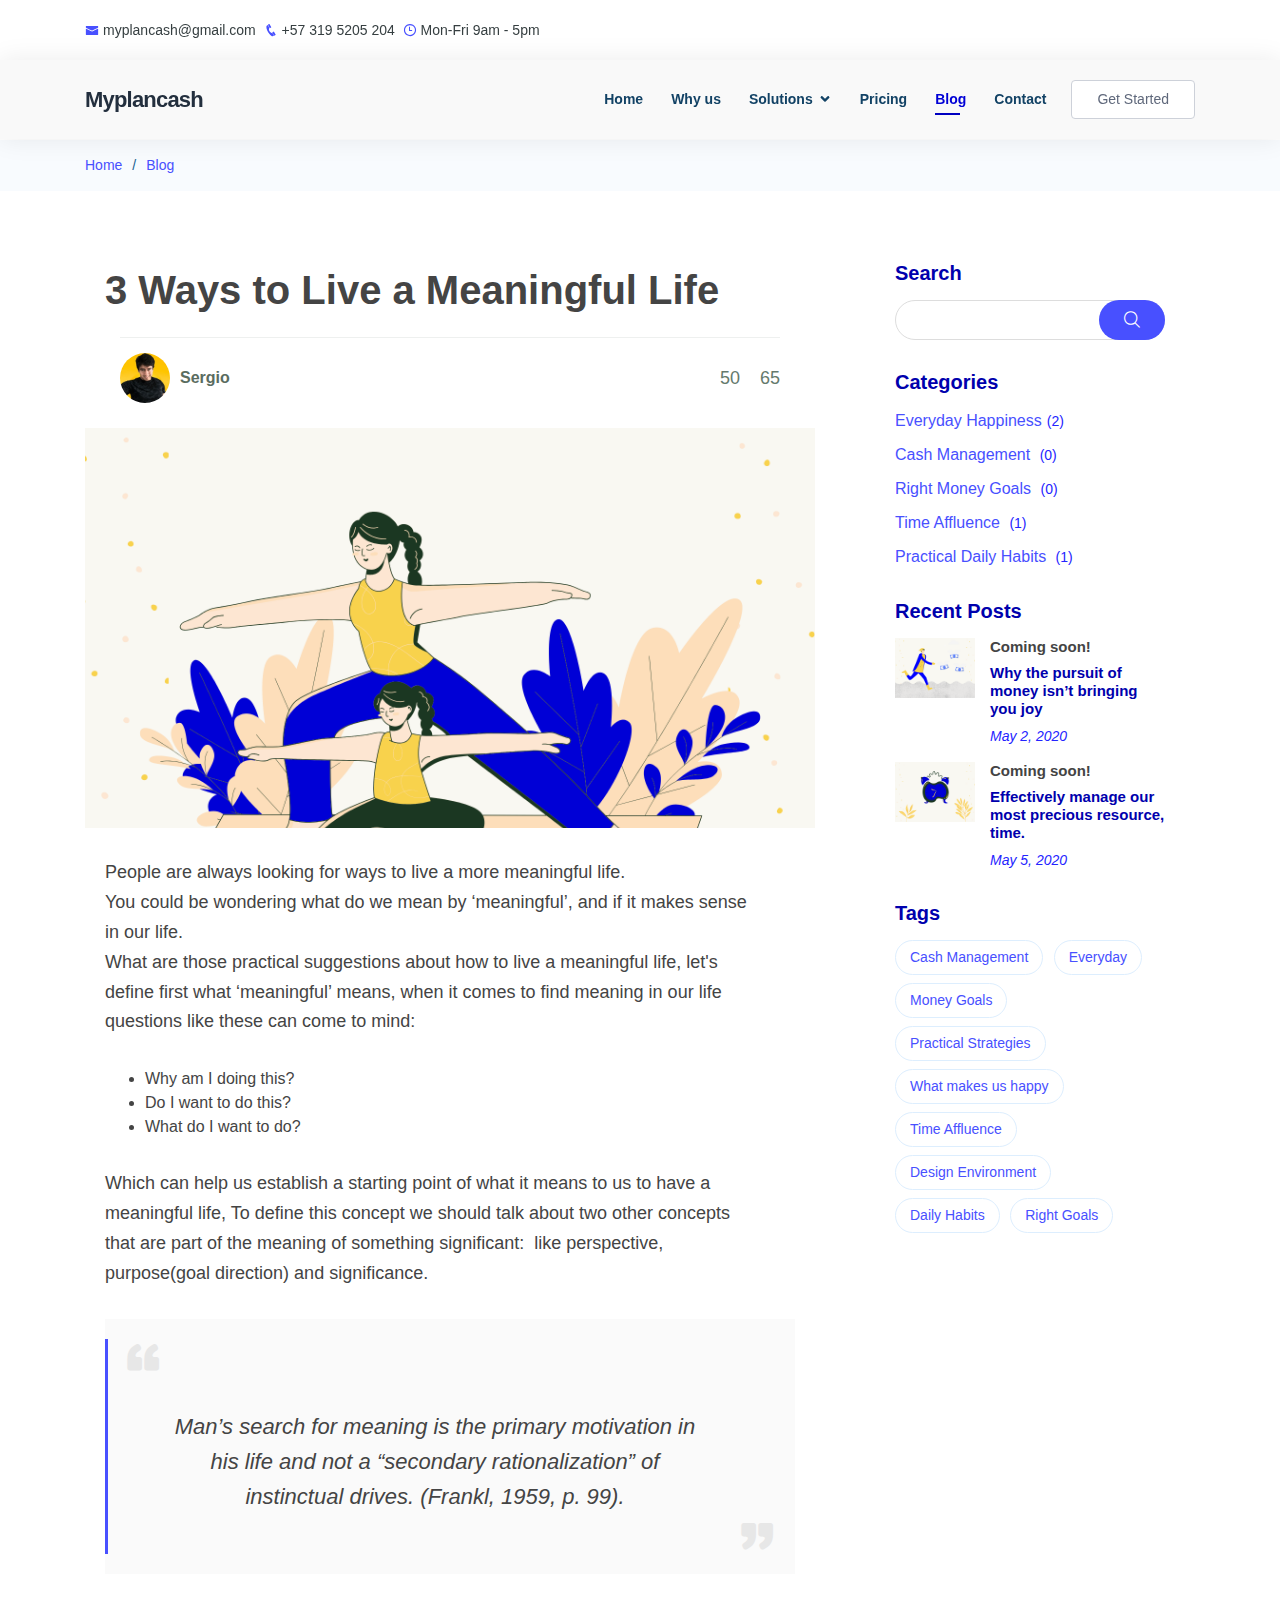
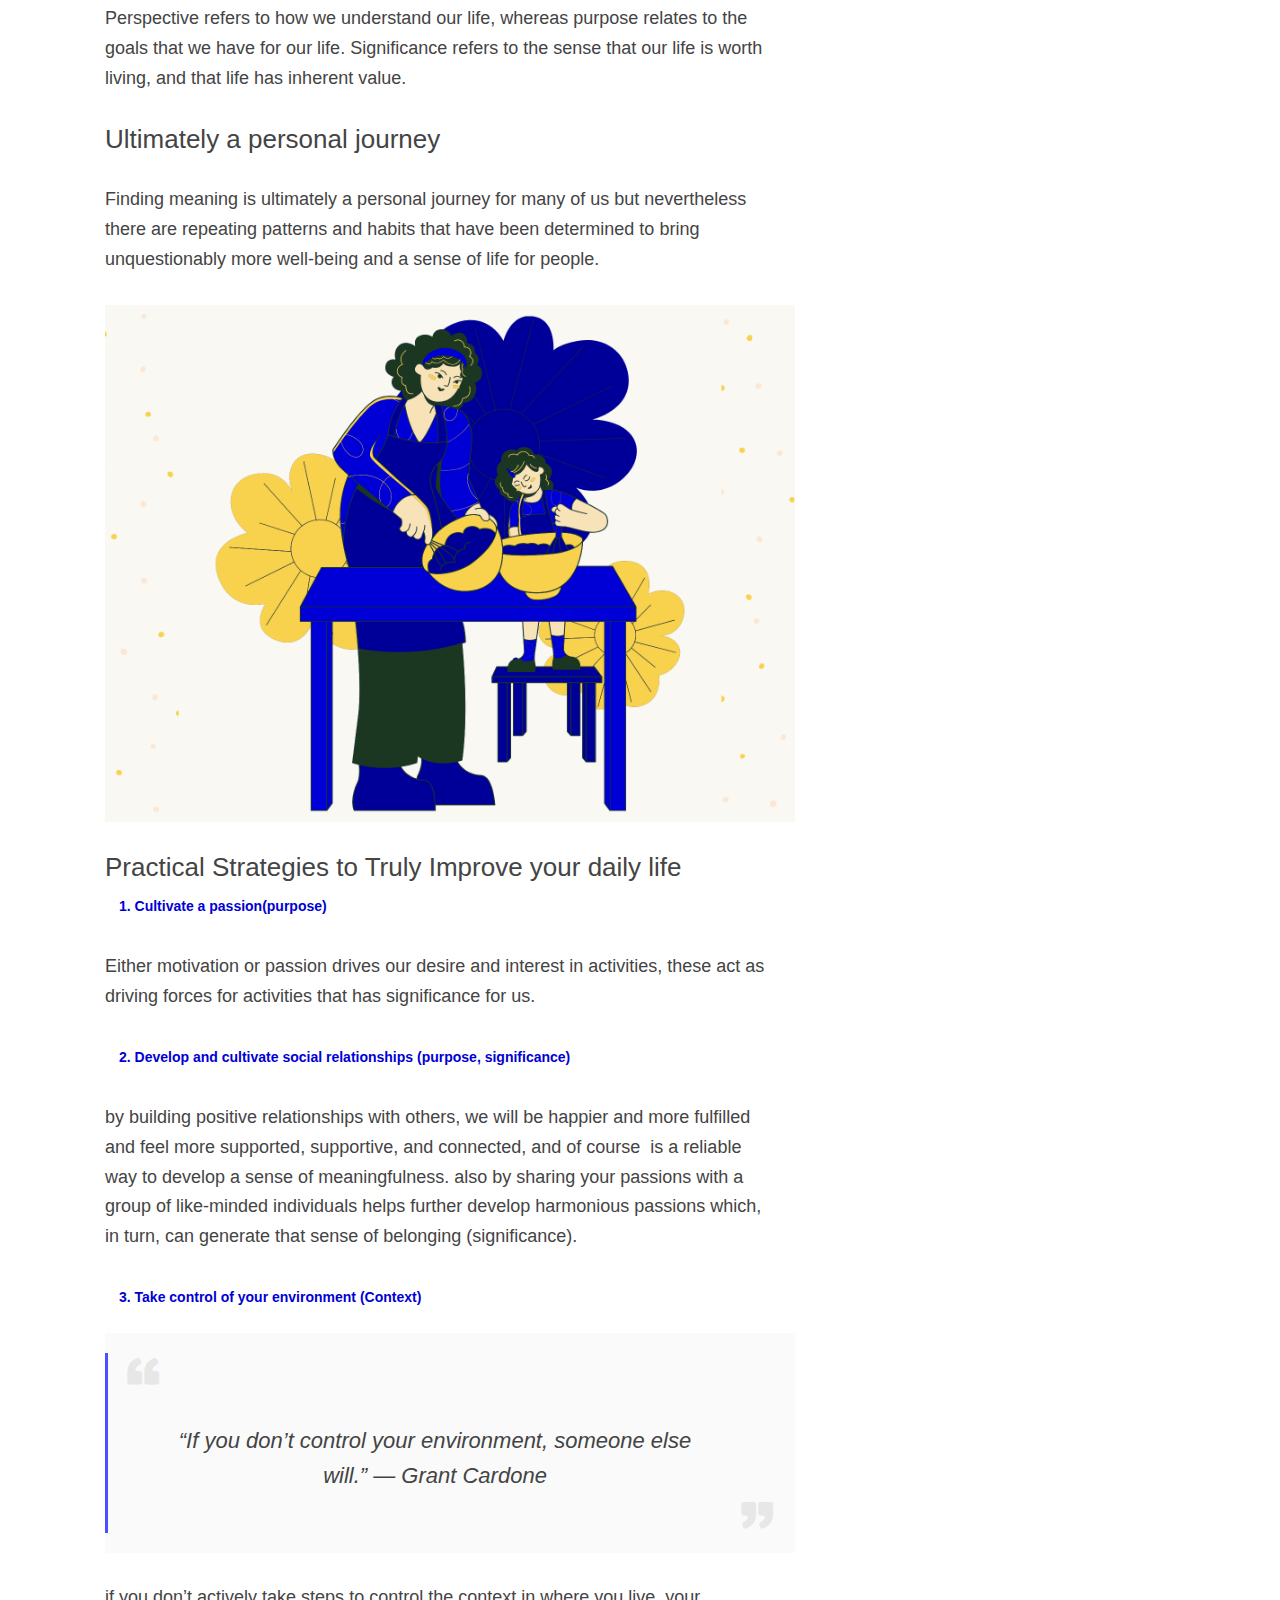
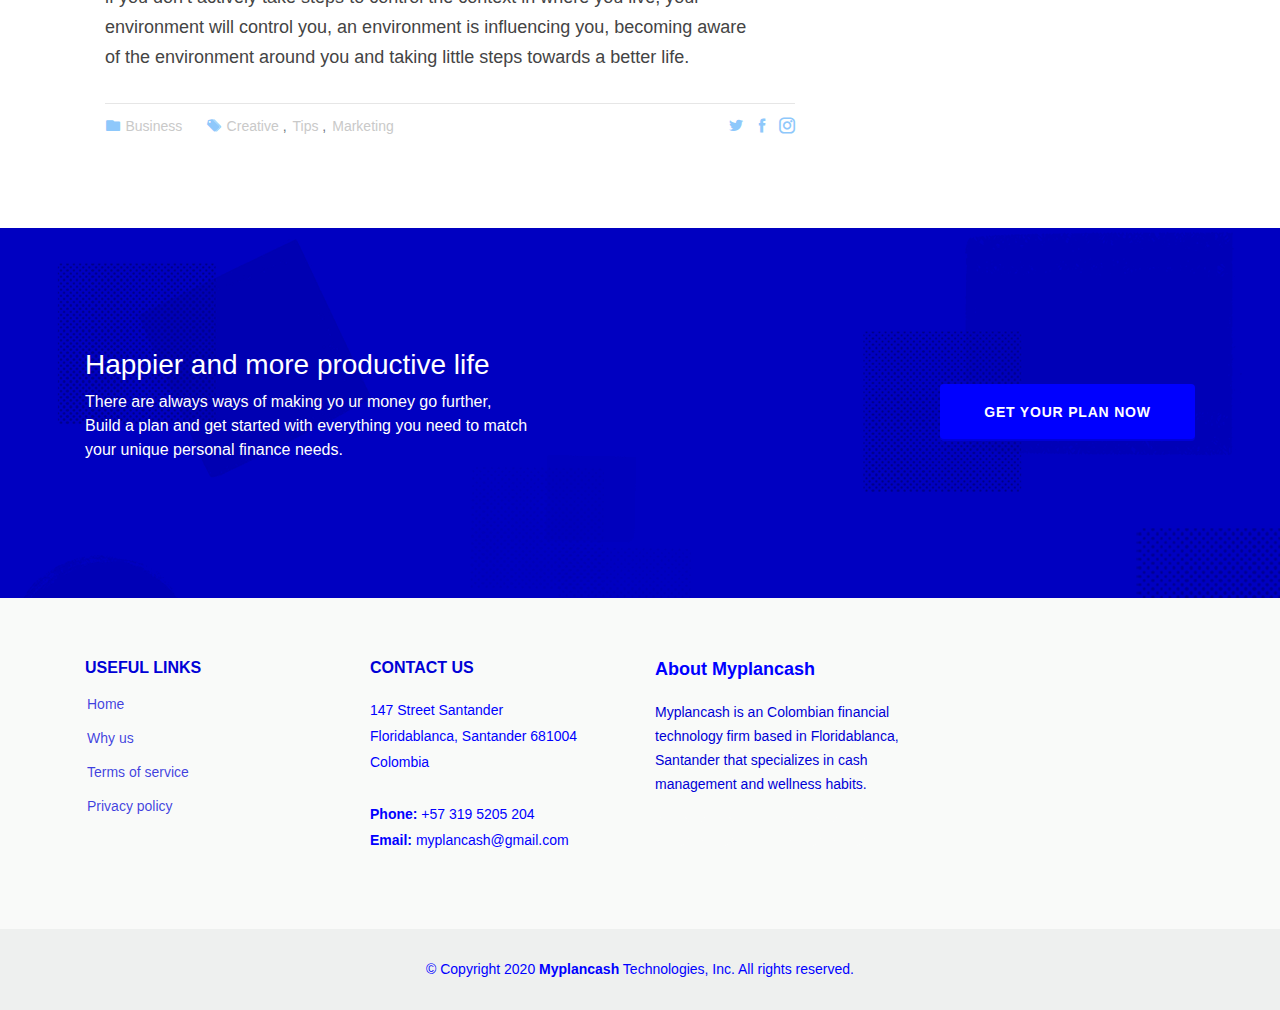
==== commit c048a9cf: "Designing Blog" ====
--- a/blog-single.html
+++ b/blog-single.html
@@ -122,20 +122,37 @@
 
             <article class="entry entry-single">
 
-              <div class="entry-img">
-                <img src="assets/img/blog-1.png" alt="" class="img-fluid">
-              </div>
-
               <h2 class="entry-title">
-                <a href="blog-single.html">3 Ways to Live a Meaningful Life</a>
+                <h1 href="blog-single.html">3 Ways to Live a Meaningful Life</h1>
               </h2>
 
-              <div class="entry-meta">
+              <!-- <div class="entry-meta">
                 <ul>
                   <li class="d-flex align-items-center"><i class="icofont-user"></i> <a href="blog-single.html">John Doe</a></li>
                   <li class="d-flex align-items-center"><i class="icofont-wall-clock"></i> <a href="blog-single.html"><time datetime="2020-01-01">Jan 1, 2020</time></a></li>
                   <li class="d-flex align-items-center"><i class="icofont-comment"></i> <a href="blog-single.html">12 Comments</a></li>
                 </ul>
+              </div> -->
+              <div class="courses mb-4">
+
+                <div class="course-content">
+
+                    <div class="trainer d-flex justify-content-between align-items-center">
+                      <div class="trainer-profile d-flex align-items-center">
+                        <img src="assets/img/trainer-1.jpg" class="img-fluid" alt="">
+                        <span>Sergio</span>
+                      </div>
+                      <div class="trainer-rank d-flex align-items-center">
+                        <i class="lni lni-user"></i>&nbsp;50
+                        &nbsp;&nbsp;
+                        <i class="lni lni-heart"></i>&nbsp;65
+                      </div>
+                    </div>
+                </div>
+              </div>
+
+              <div class="entry-img">
+                <img src="assets/img/blog-1.png" alt="" class="img-fluid">
               </div>
 
               <div class="entry-content">
@@ -157,7 +174,7 @@
                 <blockquote>
                   <i class="icofont-quote-left quote-left"></i>
                   <p>
-                    Man’s search for meaning is the primary motivation in his life and not a “secondary rationalization” of instinctual drives. This meaning is unique and specific in that it must and can be fulfilled by him alone; only then does it achieve a significance that will satisfy his own will to meaning (Frankl, 1959, p. 99).
+                    Man’s search for meaning is the primary motivation in his life and not a “secondary rationalization” of instinctual drives. (Frankl, 1959, p. 99).
                   </p>
                   <i class="las la-quote-right quote-right"></i>
                   <i class="icofont-quote-right quote-right"></i>
@@ -173,7 +190,7 @@
                 </p>
                 <img src="assets/img/ways-to-live-a-meaningful-life.png" class="img-fluid" alt="ways-to-live-a-meaningful-life">
 
-                <h2><strong>Practical Strategies to Truly Improve your daily life</strong></h2>
+                <h3>Practical Strategies to Truly Improve your daily life</h3>
                 <h4>1. Cultivate a passion(purpose)</h4>
                 <p>
                   Either motivation or passion drives our desire and interest in activities, these act as driving forces for activities that has significance for us.
@@ -222,18 +239,7 @@
 
             </article><!-- End blog entry -->
 
-            <div class="blog-author clearfix">
-              <img src="assets/img/blog-author.jpg" class="rounded-circle float-left" alt="">
-              <h4>Sergio Torres</h4>
-              <div class="social-links">
-                <a href="https://twitters.com/#"><i class="icofont-twitter"></i></a>
-                <a href="https://facebook.com/#"><i class="icofont-facebook"></i></a>
-                <a href="https://instagram.com/#"><i class="icofont-instagram"></i></a>
-              </div>
-              <p>
-                Co-founder of Myplancash, cash management, and wellness habits service firm.
-              </p>
-            </div><!-- End blog author bio -->
+            <!-- End blog author bio -->
 
             <!-- <div class="blog-comments">
 
@@ -353,12 +359,11 @@
               <h3 class="sidebar-title">Categories</h3>
               <div class="sidebar-item categories">
                 <ul>
-                  <li><a href="#">General <span>(25)</span></a></li>
-                  <li><a href="#">Lifestyle <span>(12)</span></a></li>
-                  <li><a href="#">Travel <span>(5)</span></a></li>
-                  <li><a href="#">Design <span>(22)</span></a></li>
-                  <li><a href="#">Creative <span>(8)</span></a></li>
-                  <li><a href="#">Educaion <span>(14)</span></a></li>
+                  <li><a href="#">Everyday Happiness<span>(2)</span></a></li>
+                  <li><a href="#">Cash Management <span>(0)</span></a></li>
+                  <li><a href="#">Right Money Goals <span>(0)</span></a></li>
+                  <li><a href="#">Time Affluence <span>(1)</span></a></li>
+                  <li><a href="#">Practical Daily Habits <span>(1)</span></a></li>
                 </ul>
 
               </div><!-- End sidebar categories-->
@@ -366,33 +371,17 @@
               <h3 class="sidebar-title">Recent Posts</h3>
               <div class="sidebar-item recent-posts">
                 <div class="post-item clearfix">
-                  <img src="assets/img/business-6.jpg" alt="">
-                  <h4><a href="blog-single.html">Nihil blanditiis at in nihil autem</a></h4>
-                  <time datetime="2020-01-01">Jan 1, 2020</time>
+                  <img src="assets/img/blog-2.png" alt="">
+                  <h4>Coming soon!</h4>
+                  <h4><a href="#">Why the pursuit of money isn’t bringing you joy</a></h4>
+                  <time datetime="2020-01-01">May 2, 2020</time>
                 </div>
 
                 <div class="post-item clearfix">
-                  <img src="assets/img/business-20.jpg" alt="">
-                  <h4><a href="blog-single.html">Quidem autem et impedit</a></h4>
-                  <time datetime="2020-01-01">Jan 1, 2020</time>
-                </div>
-
-                <div class="post-item clearfix">
-                  <img src="assets/img/business-26.jpg" alt="">
-                  <h4><a href="blog-single.html">Id quia et et ut maxime similique occaecati ut</a></h4>
-                  <time datetime="2020-01-01">Jan 1, 2020</time>
-                </div>
-
-                <div class="post-item clearfix">
-                  <img src="assets/img/business-30.jpg" alt="">
-                  <h4><a href="blog-single.html">Laborum corporis quo dara net para</a></h4>
-                  <time datetime="2020-01-01">Jan 1, 2020</time>
-                </div>
-
-                <div class="post-item clearfix">
-                  <img src="assets/img/business-16.jpg" alt="">
-                  <h4><a href="blog-single.html">Et dolores corrupti quae illo quod dolor</a></h4>
-                  <time datetime="2020-01-01">Jan 1, 2020</time>
+                  <img src="assets/img/blog-3.png" alt="">
+                  <h4>Coming soon!</h4>
+                  <h4><a href="#">Effectively manage our most precious resource, time.</a></h4>
+                  <time datetime="2020-01-01">May 5, 2020</time>
                 </div>
 
               </div><!-- End sidebar recent posts-->
@@ -400,18 +389,15 @@
               <h3 class="sidebar-title">Tags</h3>
               <div class="sidebar-item tags">
                 <ul>
-                  <li><a href="#">App</a></li>
-                  <li><a href="#">IT</a></li>
-                  <li><a href="#">Business</a></li>
-                  <li><a href="#">Business</a></li>
-                  <li><a href="#">Mac</a></li>
-                  <li><a href="#">Design</a></li>
-                  <li><a href="#">Office</a></li>
-                  <li><a href="#">Creative</a></li>
-                  <li><a href="#">Studio</a></li>
-                  <li><a href="#">Smart</a></li>
-                  <li><a href="#">Tips</a></li>
-                  <li><a href="#">Marketing</a></li>
+                  <li><a href="#">Cash Management</a></li>
+                  <li><a href="#">Everyday</a></li>
+                  <li><a href="#">Money Goals</a></li>
+                  <li><a href="#">Practical Strategies</a></li>
+                  <li><a href="#">What makes us happy</a></li>
+                  <li><a href="#">Time Affluence</a></li>
+                  <li><a href="#">Design Environment</a></li>
+                  <li><a href="#">Daily Habits</a></li>
+                  <li><a href="#">Right Goals</a></li>
                 </ul>
 
               </div><!-- End sidebar tags-->
--- a/assets/css/style.css
+++ b/assets/css/style.css
@@ -1 +1 @@
-@font-face{font-family:hk_groteskbold;src:url(https://myplancash.github.io/Mytest/css/fonts/hkgrotesk-bold.eot);src:url(hkgrotesk-bold.eot?#iefix) format('embedded-opentype'),url(https://myplancash.github.io/Mytest/css/fonts/hkgrotesk-bold.woff2) format('woff2'),url(https://myplancash.github.io/Mytest/css/fonts/hkgrotesk-bold.woff) format('woff');font-weight:400;font-style:normal;font-display:fallback}@font-face{font-family:hk_grotesklight;src:url(https://myplancash.github.io/Mytest/css/fonts/hkgrotesk-light.eot);src:url(hkgrotesk-light.eot?#iefix) format('embedded-opentype'),url(https://myplancash.github.io/Mytest/css/fonts/hkgrotesk-light.woff2) format('woff2'),url(https://myplancash.github.io/Mytest/css/fonts/hkgrotesk-light.woff) format('woff');font-weight:400;font-style:normal;font-display:fallback}@font-face{font-family:hk_groteskmedium;src:url(hkgrotesk-medium.eot);src:url(hkgrotesk-medium.eot?#iefix) format('embedded-opentype'),url(hkgrotesk-medium.woff2) format('woff2'),url(hkgrotesk-medium.woff) format('woff');font-weight:400;font-style:normal;font-display:fallback}@font-face{font-family:hk_groteskmedium;src:url(https://myplancash.github.io/Mytest/css/fonts/hkgrotesk-medium.eot);src:url(hkgrotesk-medium.eot?#iefix) format('embedded-opentype'),url(https://myplancash.github.io/Mytest/css/fonts/hkgrotesk-medium.woff2) format('woff2'),url(https://myplancash.github.io/Mytest/css/fonts/hkgrotesk-medium.woff) format('woff');font-weight:400;font-style:normal;font-display:fallback}@font-face{font-family:hk_groteskregular;src:url(hkgrotesk-regular.eot);src:url(hkgrotesk-regular.eot?#iefix) format('embedded-opentype'),url(hkgrotesk-regular.woff2) format('woff2'),url(hkgrotesk-regular.woff) format('woff');font-weight:400;font-style:normal;font-display:fallback}@font-face{font-family:hk_groteskregular;src:url(https://myplancash.github.io/Mytest/css/fonts/hkgrotesk-regular.eot);src:url(hkgrotesk-regular.eot?#iefix) format('embedded-opentype'),url(https://myplancash.github.io/Mytest/css/fonts/hkgrotesk-regular.woff2) format('woff2'),url(https://myplancash.github.io/Mytest/css/fonts/hkgrotesk-regular.woff) format('woff');font-weight:400;font-style:normal;font-display:fallback}@font-face{font-family:hk_grotesksemibold;src:url(hkgrotesk-semibold.eot);src:url(hkgrotesk-semibold.eot?#iefix) format('embedded-opentype'),url(hkgrotesk-semibold.woff2) format('woff2'),url(hkgrotesk-semibold.woff) format('woff');font-weight:400;font-style:normal;font-display:fallback}@font-face{font-family:hk_grotesksemibold;src:url(https://myplancash.github.io/Mytest/css/fonts/hkgrotesk-semibold.eot);src:url(hkgrotesk-semibold.eot?#iefix) format('embedded-opentype'),url(https://myplancash.github.io/Mytest/css/fonts/hkgrotesk-semibold.woff2) format('woff2'),url(https://myplancash.github.io/Mytest/css/fonts/hkgrotesk-semibold.woff) format('woff');font-weight:400;font-style:normal;font-display:fallback}body{font-family:"Open Sans",sans-serif;color:#444;box-sizing:border-box;-moz-osx-font-smoothing:grayscale;text-rendering:optimizeLegibility;-moz-osx-font-smoothing:grayscale;-webkit-font-smoothing:antialiased;max-width:100%;overflow-x:hidden;display:flex;flex-direction:column;min-height:100vh;font-family:hk_groteskregular,Arial,sans-serif;font-weight:400;font-style:normal;-webkit-font-smoothing:antialiased;-webkit-tap-highlight-color:rgba(0,0,0,.3)}a{color:#4850ff;text-rendering:optimizeLegibility}a:hover{color:#2b99f8;text-decoration:none}h1,h2,h3,h4,h5,h6{font-family:Raleway,sans-serif;font-family:hk_groteskbold,Arial,sans-serif;font-weight:400;font-style:normal;text-rendering:optimizeLegibility}@media screen and (max-width:768px){[data-aos-delay]{transition-delay:0!important}}#topbar{height:60px;font-size:14px;transition:all .5s;overflow:hidden;color:#363f41}#topbar.topbar-scrolled{top:-60px}#topbar .contact-info ul{padding:0;margin:0;list-style:none}#topbar .contact-info li{display:inline-block;padding:0}#topbar .contact-info li+li{margin-left:18px}#topbar .contact-info a{color:#363f41;transition:.3s}#topbar .contact-info a:hover{color:#1d2122}#topbar .contact-info i{color:#4850ff;padding-right:4px}#topbar .cta{background:0 0}#topbar .cta a{background:#00f;color:#fff;padding:6px 24px 8px 24px;display:inline-block;transition:.5s;margin:10px;border-radius:50px;font-size:1.4rem;cursor:pointer;border-radius:4px;text-align:center;font-weight:600;line-height:1.28571429;letter-spacing:.8px;font-size:.875rem;text-transform:uppercase;text-decoration:none}#topbar .cta a:hover{color:#fff;background:#0000b6}#header{background:#f9f9f9;box-shadow:0 0 25px 0 rgba(0,0,0,.08);transition:box-shadow 250ms ease-in-out;transition:all .5s;z-index:997;padding:15px 0;top:60px;text-rendering:optimizeLegibility}#header.header-scrolled{top:0;background:#fff}#header .logo{font-size:22px;line-height:1.158;letter-spacing:-.8px;margin:0;padding:0;font-weight:700}#header .logo a{color:#232f3e}#header .logo img{max-height:40px}@media (max-width:992px){#header{padding:15px 0;background:0 0;height:70px;background-color:#fff;border-bottom:1px solid #ebeaeb;z-index:1000;top:0;position:fixed}#header .logo{font-size:28px}}.header-inner-pages{background:rgba(5,87,158,.9)!important}.topbar-inner-pages{background:rgba(6,98,178,.9)!important}.nav-menu ul{margin:0;padding:0;list-style:none;text-rendering:optimizeLegibility}.nav-menu>ul{display:flex}.nav-menu>ul>li{position:relative;white-space:nowrap;padding:14px 0 14px 28px}.nav-menu a{display:block;position:relative;color:#124265;transition:.3s;font-weight:600;font-size:14px;font-family:"Open Sans",sans-serif}.nav-menu>ul>li>a:before{content:"";position:absolute;width:0;height:2px;bottom:-5px;left:0;background-color:#0000c1;visibility:hidden;width:0;transition:all .3s ease-in-out 0s}.nav-menu .active>a:before,.nav-menu a:hover:before,.nav-menu li:hover>a:before{visibility:visible;width:25px}.nav-menu .active>a,.nav-menu a:hover,.nav-menu li:hover>a{color:#0000d6}.nav-menu .drop-down ul{display:block;position:absolute;left:28px;top:calc(100% + 30px);z-index:99;opacity:0;visibility:hidden;padding:10px 0;background:#fff;box-shadow:0 0 30px rgba(127,137,161,.25);transition:.3s;border-radius:5px}.nav-menu .drop-down:hover>ul{opacity:1;top:100%;visibility:visible}.nav-menu .drop-down li{min-width:180px;position:relative}.nav-menu .drop-down ul a{padding:10px 20px;font-size:14px;font-weight:500;text-transform:none;color:#124265}.nav-menu .drop-down ul .active>a,.nav-menu .drop-down ul a:hover,.nav-menu .drop-down ul li:hover>a{color:#2487ce}.nav-menu .drop-down>a:after{content:"\ea99";font-family:IcoFont;padding-left:5px}.nav-menu .drop-down .drop-down ul{top:0;left:calc(100% - 30px)}.nav-menu .drop-down .drop-down:hover>ul{opacity:1;top:0;left:100%}.nav-menu .drop-down .drop-down>a{padding-right:35px}.nav-menu .drop-down .drop-down>a:after{content:"\eaa0";font-family:IcoFont;position:absolute;right:15px}@media (max-width:1366px){.nav-menu .drop-down .drop-down ul{left:-90%}.nav-menu .drop-down .drop-down:hover>ul{left:-100%}.nav-menu .drop-down .drop-down>a:after{content:"\ea9d"}}#services .service-btn{border-radius:5px;padding:10px 30px 11px 30px;white-space:nowrap;transition:.3s;font-size:16px;font-weight:600;display:inline-block;background:#00f;color:#fff}#services .service-btn:hover{color:#fff;background:#0000b6}#services h2{font-size:56px;line-height:1.07143;font-weight:600;letter-spacing:-.005em;margin-top:6px;color:#1d1d1f;font-family:hk_groteskbold,Arial,sans-serif;font-weight:400;font-style:normal;text-rendering:optimizeLegibility}#services h3{font-size:28px;line-height:1.10722;font-weight:400;letter-spacing:.004em;font-family:hk_groteskbold,Arial,sans-serif;font-weight:400;font-style:normal;text-rendering:optimizeLegibility}#services p{margin-top:.4em;color:#86868b;font-family:hk_groteskregular,Arial,sans-serif;font-weight:400;font-style:normal;text-rendering:optimizeLegibility}@media (max-width:992px){.service-btn{margin:0 48px 0 0;padding:6px 18px}}.get-started-btn{margin-left:25px;background:#fff;color:#5f687b;border-radius:4px;padding:8px 25px;white-space:nowrap;transition:.3s;font-size:14px;display:inline-block;border:1px solid #cdd1d9}.get-started-btn:hover{background:#2424ff;color:#fff;border-color:#2424ff}@media (max-width:768px){.get-started-btn{margin:0 48px 0 0;padding:6px 18px}}.mobile-nav-toggle{position:fixed;right:15px;top:15px;z-index:9998;border:0;background:0 0;font-size:24px;transition:all .4s;outline:0!important;line-height:1;cursor:pointer;text-align:right}.mobile-nav-toggle i{color:#232f3e}.mobile-nav{position:fixed;top:55px;right:15px;bottom:15px;left:15px;z-index:9999;overflow-y:auto;background:#fff;transition:ease-in-out .2s;opacity:0;visibility:hidden;border-radius:10px;padding:10px 0}.mobile-nav *{margin:0;padding:0;list-style:none}.mobile-nav a{display:block;position:relative;color:#4850ff;padding:10px 20px;font-weight:500;outline:0}.mobile-nav .active>a,.mobile-nav a:hover,.mobile-nav li:hover>a{color:#0000d6;text-decoration:none}.mobile-nav .drop-down>a:after{content:"\ea99";font-family:IcoFont;padding-left:10px;position:absolute;right:15px}.mobile-nav .active.drop-down>a:after{content:"\eaa1"}.mobile-nav .drop-down>a{padding-right:35px}.mobile-nav .drop-down ul{display:none;overflow:hidden}.mobile-nav .drop-down li{padding-left:20px}.mobile-nav-overly{width:100%;height:100%;z-index:9997;top:0;left:0;position:fixed;background:rgba(128,148,160,.6);overflow:hidden;display:none;transition:ease-in-out .2s}.mobile-nav-active{overflow:hidden}.mobile-nav-active .mobile-nav{opacity:1;visibility:visible}.mobile-nav-active .mobile-nav-toggle i{color:#fff}#hero{width:100%;height:100vh;background:#fff;padding-top:82px;text-rendering:optimizeLegibility}#hero h1{margin:0;font-size:48px;font-weight:700;line-height:56px;color:#3e4450}#hero h2{color:#86868b;margin:.7em 0 2em 0;font-size:24px}#hero .btn-get-started{font-family:Raleway,sans-serif;font-weight:500;font-size:16px;letter-spacing:1px;display:inline-block;padding:8px 30px 10px 30px;border-radius:4px;transition:.5s;color:#fff;background:#0000d6;box-shadow:0 8px 28px rgba(0,0,214,.45)}#hero .btn-get-started:hover{background:#2424ff;box-shadow:0 8px 28px rgba(36,36,255,.45)}#hero .btn-watch-video{font-size:16px;display:inline-block;padding:8px 35px 8px 25px;transition:.5s;margin-left:10px;color:#5f687b;position:relative}#hero .btn-watch-video i{color:#949cac;font-size:24px;position:absolute;right:0;top:8px}#hero .btn-watch-video:hover i{color:#0000d6}#hero .animated{animation:up-down 2s ease-in-out infinite alternate-reverse both}@media (max-width:991px){#hero{height:100vh}#hero .animated{-webkit-animation:none;animation:none}#hero .hero-img{text-align:center}#hero .hero-img img{width:50%}}@media (max-width:768px){#hero h1{font-size:28px;line-height:36px}#hero h2{font-size:18px;line-height:24px;margin-bottom:30px}#hero .hero-img img{width:70%}}@media (max-width:575px){#hero .hero-img img{width:80%}}@-webkit-keyframes up-down{0%{transform:translateY(10px)}100%{transform:translateY(-10px)}}@keyframes up-down{0%{transform:translateY(10px)}100%{transform:translateY(-10px)}}.solution h2{color:#858ea1;margin:10px 0 30px 0;font-size:56px;line-height:1.07143;font-weight:600;letter-spacing:-.005em;font-family:hk_groteskbold,Arial,sans-serif;font-weight:400;font-style:normal}section{padding:60px 0;overflow:hidden}.section-bg{background-color:#f9f9fa}.section-title{padding:30px 0;position:relative}.section-title p{margin:0;margin:0;font-size:36px;font-weight:700;color:#37423b}.section-title h2{font-size:14px;font-weight:500;text-transform:uppercase;margin:0 0 5px 0;line-height:1px;padding:0;color:#5f687b;position:relative;z-index:2;letter-spacing:2px}.section-title h2::after{content:"";width:120px;height:1px;display:inline-block;background:#2424ff;margin:4px 10px}.section-title span{position:absolute;top:30px;color:#f0f1f3;left:0;right:0;z-index:1;font-weight:700;font-size:52px;text-transform:uppercase;line-height:0}.section-title p{margin-bottom:0;position:relative;z-index:2}@media (max-width:575px){.section-title span{font-size:38px}}.icon-boxes{padding-top:0}.icon-boxes .icon-box{padding:40px 30px;position:relative;overflow:hidden;background:#fff;transition:all .3s ease-in-out;border-radius:10px;font-family:hk_groteskregular,Arial,sans-serif;font-weight:400;font-style:normal}.icon-boxes .icon{margin:0 auto 20px auto;text-align:center;margin:0 auto;width:120px;height:120px;display:flex;align-items:center;justify-content:center;transition:ease-in-out .3s;position:relative}.icon-boxes .icon i{font-size:36px;line-height:1;transition:.5s;position:relative}.icon-boxes .icon-box .icon svg{position:absolute;top:0;left:0}.icon-boxes .icon-box .icon svg path{transition:.5s;fill:#f5f5f5}.icon-boxes .title{font-weight:700;margin-bottom:15px;font-size:18px}.icon-boxes .title a{color:#05579e}.icon-boxes .description{font-size:15px;line-height:28px;margin-bottom:0;color:#777}.icon-boxes .icon-box h4{font-weight:600;margin:10px 0 15px 0;font-size:22px}.icon-boxes .icon-box h4 a{color:#111;transition:ease-in-out .3s}.icon-boxes .icon-box p{line-height:24px;font-size:14px;margin-bottom:0}.icon-boxes .icon-box:hover{border-color:#fff;box-shadow:0 0 35px 0 rgba(18,66,101,.08)}.clients .owl-item{display:flex;justify-content:center;align-items:center;padding:0 20px}.clients .owl-item img{width:60%;opacity:.5;transition:ease-in-out .3s;-webkit-filter:grayscale(100%);filter:grayscale(100%)}.clients .owl-item img:hover{opacity:1}.clients .owl-dots,.clients .owl-nav{margin-top:5px;text-align:center}.clients .owl-dot{display:inline-block;margin:0 5px;width:12px;height:12px;border-radius:50%;background-color:#ddd!important}.clients .owl-dot.active{background-color:#4850ff!important}.why-us{background:#fff;padding-bottom:0 0 1.5rem 0;border-bottom:none;justify-content:center;margin:auto;position:relative}.why-us .content{padding:60px 100px 0 100px}.why-us .content h2{font-size:56px;line-height:1.07143;font-weight:600;letter-spacing:-.005em;margin-top:6px;color:#1d1d1f;font-family:hk_groteskbold,Arial,sans-serif;font-weight:400;font-style:normal}.why-us .content h3{font-size:28px;line-height:1.10722;font-weight:400;letter-spacing:.004em;font-family:hk_groteskbold,Arial,sans-serif;font-weight:400;font-style:normal}.why-us .content p{margin-top:.4em;color:#86868b;font-family:hk_groteskregular,Arial,sans-serif;font-weight:400;font-style:normal}.why-us .content h4{font-size:20px;font-weight:700;margin-top:5px}.why-us .video-box{background-size:cover;background-repeat:no-repeat;background-position:center center;min-height:400px;position:relative;max-width:870px;width:100%;vertical-align:baseline}.why-us .accordion-list{padding:0 100px 60px 100px}.why-us .accordion-list ul{padding:0;list-style:none}.why-us .accordion-list li+li{margin-top:15px}.why-us .accordion-list li{padding:20px;background:#fff;border-radius:4px}.why-us .accordion-list a{display:block;position:relative;font-size:16px;line-height:24px;font-weight:500;padding-right:30px;outline:0}.why-us .accordion-list span{color:#4850ff;font-weight:600;font-size:18px;padding-right:10px}.why-us .accordion-list i{font-size:24px;position:absolute;right:0;top:0}.why-us .accordion-list p{margin-bottom:0;padding:10px 0 0 0}.why-us .accordion-list .icon-show{display:none}.why-us .accordion-list a.collapsed{color:#343a40}.why-us .accordion-list a.collapsed:hover{color:#4850ff}.why-us .accordion-list a.collapsed .icon-show{display:inline-block}.why-us .accordion-list a.collapsed .icon-close{display:none}.why-us .play-btn{width:94px;height:94px;background:radial-gradient(#00f 50%,rgba(0,0,255,.4) 52%);border-radius:50%;display:block;position:absolute;left:calc(50% - 47px);top:calc(50% - 47px);overflow:hidden}.why-us .play-btn::after{content:'';position:absolute;left:50%;top:50%;transform:translateX(-40%) translateY(-50%);width:0;height:0;border-top:10px solid transparent;border-bottom:10px solid transparent;border-left:15px solid #fff;z-index:100;transition:all .4s cubic-bezier(.55,.055,.675,.19)}.why-us .play-btn::before{content:'';position:absolute;width:120px;height:120px;-webkit-animation-delay:0s;animation-delay:0s;-webkit-animation:pulsate-btn 2s;animation:pulsate-btn 2s;-webkit-animation-direction:forwards;animation-direction:forwards;-webkit-animation-iteration-count:infinite;animation-iteration-count:infinite;-webkit-animation-timing-function:steps;animation-timing-function:steps;opacity:1;border-radius:50%;border:5px solid rgba(0,0,255,.7);top:-15%;left:-15%;background:rgba(198,16,0,0)}.why-us .play-btn:hover::after{border-left:15px solid #4850ff;transform:scale(20)}.why-us .play-btn:hover::before{content:'';position:absolute;left:50%;top:50%;transform:translateX(-40%) translateY(-50%);width:0;height:0;border:none;border-top:10px solid transparent;border-bottom:10px solid transparent;border-left:15px solid #fff;z-index:200;-webkit-animation:none;animation:none;border-radius:0}@media (max-width:1024px){.why-us .accordion-list,.why-us .content{padding-left:0;padding-right:0}}@media (max-width:992px){.why-us .content{padding-top:30px}.why-us .accordion-list{padding-bottom:30px}}@-webkit-keyframes pulsate-btn{0%{transform:scale(.6,.6);opacity:1}100%{transform:scale(1,1);opacity:0}}@keyframes pulsate-btn{0%{transform:scale(.6,.6);opacity:1}100%{transform:scale(1,1);opacity:0}}.cta{padding:120px 0;background-image:url(../img/cta-bga.png);background-size:1300px 700px;background-repeat:repeat;background-color:#0000c1;display:flex;align-items:center;height:370px;text-align:center}.cta h3{color:#fff;font-size:28px;font-weight:700;font-family:hk_groteskbold,Arial,sans-serif;font-weight:400;font-style:normal}.cta p{color:#fff;font-family:hk_groteskregular,Arial,sans-serif;font-weight:400;font-style:normal}.link:link,.link:visited,a:link,a:visited{text-decoration:none}.cta .cta-btn{cursor:pointer;display:inline-block;text-align:center;font-size:17px;line-height:1.17648;font-weight:400;letter-spacing:-.022em;min-width:28px;padding:19px 30px 20px;background:#00f;color:#fff;border-radius:4px;font-weight:700;font-size:.875rem;line-height:1.28571429;letter-spacing:.8px;text-transform:uppercase;padding:19px 40px 20px;border:0;-webkit-box-shadow:0 -2px 0 rgba(0,0,0,.15) inset;-moz-box-shadow:0 -2px 0 rgba(0,0,0,.15) inset;box-shadow:0 -2px 0 rgba(0,0,0,.15) inset;border-radius:4px;text-decoration:none;display:inline-block;width:100%}.cta .cta-btn:hover{background:#2424ff;box-shadow:inset 0 0 0 2px #2424ff;text-decoration:none}@media (max-width:1024px){.cta{background-attachment:scroll}}@media (min-width:769px){.cta .cta-btn-container{display:flex;align-items:center;justify-content:flex-end}}.pricing{background-color:#f9f9f9}.pricing .box{padding:40px 20px;text-align:center;border-radius:8px;position:relative;overflow:hidden;background:#fefefe;box-shadow:0 5px 90px 0 rgba(110,123,131,.1);transition:all .3s ease-in-out}.pricing .box:hover{border-color:#fff;box-shadow:0 0 35px 0 rgba(0,0,0,.08)}.pricing .box h3{font-weight:400;padding:15px;margin-top:15px;font-size:18px;font-weight:600;color:#282828;font-family:hk_groteskbold,Arial,sans-serif;font-weight:400;font-style:normal}.pricing .box h4{font-size:42px;color:#1400c6;font-weight:500;margin-bottom:20px;font-family:hk_groteskregular,Arial,sans-serif;font-weight:400;font-style:normal}.pricing .box h4 sup{font-size:20px;top:-15px;left:-3px}.pricing .box h4 span{color:#bababa;font-size:16px;font-weight:300}.pricing .box ul{padding:20px 0;list-style:none;color:#282828;text-align:center;line-height:20px;font-size:14px}.pricing .box ul li{padding-bottom:16px}.pricing .box ul i{color:#1400c6;font-size:18px;padding-right:4px}.pricing .box ul .na{color:#ccc;text-decoration:line-through}.pricing .box .btn-wrap{padding:15px;text-align:center}.pricing .box .btn-buy{display:inline-block;padding:10px 40px 12px 40px;border-radius:50px;border:2px solid #1400c6;color:#1400c6;font-size:14px;font-weight:400;font-family:Raleway,sans-serif;font-weight:600;transition:.3s}.pricing .box .btn-buy:hover{background:#1400c6;color:#fff}.pricing .recommended{border-color:#1400c6}.pricing .recommended .btn-buy{background:#1400c6;color:#fff}.pricing .recommended .btn-buy:hover{background:#00f;border-color:#00f}.pricing .recommended-badge{position:absolute;top:20px;left:50%;transform:translateX(-50%);z-index:1;font-size:13px;padding:3px 25px 6px 25px;background:#ecf6fe;color:#1400c6;border-radius:50px}.pricing li{text-align:left}.contact{position:relative;background:#f7f7f7}.contact:before{content:"";background:rgba(255,255,255,.7);position:absolute;bottom:0;top:0;left:0;right:0}.contact .container{position:relative}.contact .info{width:100%}.contact .info i{font-size:20px;background:#4850ff;color:#fff;float:left;width:44px;height:44px;display:flex;justify-content:center;align-items:center;border-radius:50px;transition:all .3s ease-in-out}.contact .info h4{padding:0 0 0 60px;font-size:20px;font-weight:700;margin-bottom:5px;color:#043c6d}.contact .info p{padding:0 0 0 60px;margin-bottom:0;font-size:14px;color:#444}.contact .info .email,.contact .info .phone{margin-top:40px}.contact .php-email-form{width:100%;background:#fff}.contact .php-email-form .form-group{padding-bottom:8px}.contact .php-email-form .validate{display:none;color:red;margin:0 0 15px 0;font-weight:400;font-size:13px}.contact .php-email-form .error-message{display:none;color:#fff;background:#ed3c0d;text-align:center;padding:15px;font-weight:600}.contact .php-email-form .sent-message{display:none;color:#fff;background:#18d26e;text-align:center;padding:15px;font-weight:600}.contact .php-email-form .loading{display:none;background:#fff;text-align:center;padding:15px}.contact .php-email-form .loading:before{content:"";display:inline-block;border-radius:50%;width:24px;height:24px;margin:0 10px -6px 0;border:3px solid #18d26e;border-top-color:#eee;-webkit-animation:animate-loading 1s linear infinite;animation:animate-loading 1s linear infinite}.contact .php-email-form input,.contact .php-email-form textarea{border-radius:4px;box-shadow:none;font-size:14px}.contact .php-email-form input{height:44px}.contact .php-email-form textarea{padding:10px 12px}.contact .php-email-form button[type=submit]{border:0;padding:10px 32px;color:#4850ff;transition:.4s;border-radius:50px;border:2px solid #4850ff;background:#fff}.contact .php-email-form button[type=submit]:hover{background:#4850ff;color:#fff}@-webkit-keyframes animate-loading{0%{transform:rotate(0)}100%{transform:rotate(360deg)}}@keyframes animate-loading{0%{transform:rotate(0)}100%{transform:rotate(360deg)}}.blog{padding:40px 0}.blog .entry{padding:20px;margin-bottom:60px;overflow:hidden;box-shadow:0 4px 16px rgba(0,0,0,.1);-webkit-box-shadow:0 4px 16px rgba(0,0,0,.1);position:relative;display:inline-block;vertical-align:top;text-align:left;background-color:#fff;border:1px solid #eee;box-sizing:border-box;zoom:1;transition:ease .25s;margin-right:auto;cursor:pointer}.blog .entry:hover{box-shadow:0 1rem 2rem rgba(0,0,0,.1);transform:scale(1.05)}.blog .entry .entry-img{max-height:400px;margin:-20px -20px 20px -20px;overflow:hidden}.blog .entry .entry-title{font-size:20px;line-height:26px;font-weight:700;padding:0;margin:0 0 20px 0}.blog .entry h4{font-size:14px;background:#f8f8f9;padding:7px 14px;border-radius:4px;margin:0;color:#0000d6;border:1px solid #0000d6}.blog .entry .entry-title a{color:#234099;transition:.3s}.blog .entry .entry-title a:hover{color:#4850ff}.blog .entry .entry-meta{margin-bottom:15px;color:#2b99f8}.blog .entry .entry-meta ul{display:flex;flex-wrap:wrap;list-style:none;padding:0;margin:0}.blog .entry .entry-meta ul li+li{padding-left:20px}.blog .entry .entry-meta i{font-size:14px;padding-right:4px}.blog .entry .entry-meta a{color:#2b99f8;font-size:14px;display:inline-block;line-height:1}.blog .entry .entry-content p{line-height:24px;font-size:15px}.card-btn:after{content:'';width:25px;height:14px;position:absolute;bottom:20px;right:15px;background-image:url(data:image/svg+xml;charset=utf-8,%3Csvg%20viewBox%3D%220%200%2025%2014%22%20xmlns%3D%22http%3A%2F%2Fwww.w3.org%2F2000%2Fsvg%22%3E%3Cg%20stroke%3D%22%231264A3%22%20stroke-width%3D%222%22%20fill%3D%22none%22%20fill-rule%3D%22evenodd%22%20stroke-linecap%3D%22round%22%3E%3Cpath%20d%3D%22M1.548%207h21.904%22%2F%3E%3Cpath%20stroke-linejoin%3D%22round%22%20d%3D%22M17%201l7%206-7%206%22%2F%3E%3C%2Fg%3E%3C%2Fsvg%3E)}.blog .entry .entry-content .read-more{-moz-text-align-last:right;text-align-last:right}.blog .entry .entry-content .read-more a{display:inline-block;background:#0000d6;color:#fff;padding:6px 20px 8px 20px;transition:.3s;font-size:14px;border-radius:50px}.blog .entry .entry-content .read-more a:hover{background:#009}.blog .entry .entry-content h3{font-size:22px;margin-top:30px;font-weight:700;font-family:hk_groteskbold,Arial,sans-serif;font-weight:400;font-style:normal}.blog .entry .entry-content blockquote{overflow:hidden;background-color:#fafafa;padding:60px;position:relative;text-align:center;margin:20px 0}.blog .entry .entry-content blockquote p{color:#444;line-height:1.6;margin-bottom:0;font-style:italic;font-weight:500;font-size:22px}.blog .entry .entry-content blockquote .quote-left{position:absolute;left:20px;top:20px;font-size:36px;color:#e7e7e7}.blog .entry .entry-content blockquote .quote-right{position:absolute;right:20px;bottom:20px;font-size:36px;color:#e7e7e7}.blog .entry .entry-content blockquote::after{content:'';position:absolute;left:0;top:0;bottom:0;width:3px;background-color:#4850ff;margin-top:20px;margin-bottom:20px}.blog .entry .entry-footer{padding-top:10px;border-top:1px solid #e6e6e6}.blog .entry .entry-footer i{color:#8ec8fb;display:inline}.blog .entry .entry-footer a{color:#e7f3fe;transition:.3s}.blog .entry .entry-footer a:hover{color:#0000d6}.blog .entry .entry-footer .cats{list-style:none;display:inline;padding:0 20px 0 0;font-size:14px}.blog .entry .entry-footer .cats li{display:inline-block}.blog .entry .entry-footer .tags{list-style:none;display:inline;padding:0;font-size:14px}.blog .entry .entry-footer .tags li{display:inline-block}.blog .entry .entry-footer .tags li+li::before{padding-right:6px;color:#6c757d;content:","}.blog .entry .entry-footer .share{font-size:16px}.blog .entry .entry-footer .share i{padding-left:5px}.blog .entry-single{margin-bottom:30px}.blog .entry-single .entry-title{font-size:32px;line-height:38px}.blog .blog-author{padding:20px;margin-bottom:30px;box-shadow:0 4px 16px rgba(0,0,0,.1)}.blog .blog-author img{width:120px}.blog .blog-author h4{margin-left:140px;font-weight:600;font-size:22px;margin-bottom:0;padding:0}.blog .blog-author .social-links{margin:0 0 5px 140px}.blog .blog-author .social-links a{color:#0000d6}.blog .blog-author p{margin-left:140px;font-style:italic;color:#b7b7b7}.blog .blog-comments{margin-bottom:30px}.blog .blog-comments .comments-count{font-weight:700}.blog .blog-comments .comment{margin-top:30px;position:relative}.blog .blog-comments .comment .comment-img{width:50px}.blog .blog-comments .comment h5{margin-left:65px;font-size:16px;margin-bottom:2px}.blog .blog-comments .comment h5 a{font-weight:700;color:#444;transition:.3s}.blog .blog-comments .comment h5 a:hover{color:#0000d6}.blog .blog-comments .comment h5 .reply{padding-left:10px;color:#4850ff}.blog .blog-comments .comment time{margin-left:65px;display:block;font-size:14px;color:#2b99f8;margin-bottom:5px}.blog .blog-comments .comment p{margin-left:65px}.blog .blog-comments .comment.comment-reply{padding-left:40px}.blog .blog-comments .reply-form{margin-top:30px;padding:30px;box-shadow:0 4px 16px rgba(0,0,0,.1)}.blog .blog-comments .reply-form h4{font-weight:700;font-size:22px}.blog .blog-comments .reply-form p{font-size:14px}.blog .blog-comments .reply-form input{border-radius:4px;padding:20px 10px;font-size:14px}.blog .blog-comments .reply-form input:focus{box-shadow:none;border-color:#fad386}.blog .blog-comments .reply-form textarea{border-radius:0;padding:10px 10px;font-size:14px}.blog .blog-comments .reply-form textarea:focus{box-shadow:none;border-color:#fad386}.blog .blog-comments .reply-form .form-group{margin-bottom:25px}.blog .blog-comments .reply-form .btn-primary{border-radius:50px;padding:10px 30px;border:0;background-color:#4850ff}.blog .blog-comments .reply-form .btn-primary:hover{background-color:#0000d6}.blog .blog-pagination{color:#5db1f9}.blog .blog-pagination ul{display:flex;padding-left:0;list-style:none}.blog .blog-pagination li{border:1px solid #fff;margin:0 5px;transition:.3s}.blog .blog-pagination li.active{background:#fff}.blog .blog-pagination li a{color:#aaa;padding:7px 16px;display:inline-block}.blog .blog-pagination li.active,.blog .blog-pagination li:hover{background:#4850ff;border:1px solid #4850ff}.blog .blog-pagination li.active a,.blog .blog-pagination li:hover a{color:#fff}.blog .blog-pagination li.disabled{background:#fff;border:1px solid #fff}.blog .blog-pagination li.disabled i{color:#f1f1f1;padding:10px 16px;display:inline-block}.blog .sidebar{padding:30px;margin:0 0 60px 20px;box-shadow:0 4px 16px rgba(0,0,0,.1)}.blog .sidebar .sidebar-title{font-size:20px;font-weight:700;padding:0;margin:0 0 15px 0;color:#234099;position:relative}.blog .sidebar .sidebar-item{margin-bottom:30px}.blog .sidebar .search-form form{background:#fff;border:1px solid #ddd;padding:3px 10px;position:relative;border-radius:50px}.blog .sidebar .search-form form input[type=text]{border:0;padding:4px;width:calc(100% - 60px)}.blog .sidebar .search-form form button{position:absolute;top:0;right:0;bottom:0;border:0;background:0 0;font-size:16px;padding:0 25px;margin:-1px;border-radius:50px;background:#4850ff;color:#fff;transition:.3s}.blog .sidebar .search-form form button:hover{background:#2b99f8}.blog .sidebar .categories ul{list-style:none;padding:0}.blog .sidebar .categories ul li+li{padding-top:10px}.blog .sidebar .categories ul a{color:#4850ff;transition:.3s}.blog .sidebar .categories ul a:hover{color:#0000d6}.blog .sidebar .categories ul a span{padding-left:5px;color:#8ec8fb;font-size:14px}.blog .sidebar .recent-posts .post-item+.post-item{margin-top:15px}.blog .sidebar .recent-posts img{width:80px;float:left}.blog .sidebar .recent-posts h4{font-size:15px;margin-left:95px;font-weight:700}.blog .sidebar .recent-posts h4 a{color:#234099;transition:.3s}.blog .sidebar .recent-posts h4 a:hover{color:#0000d6}.blog .sidebar .recent-posts time{display:block;margin-left:95px;font-style:italic;font-size:14px;color:#138df7}.blog .sidebar .tags{margin-bottom:-10px}.blog .sidebar .tags ul{list-style:none;padding:0}.blog .sidebar .tags ul li{display:inline-block}.blog .sidebar .tags ul a{color:#4850ff;font-size:14px;padding:6px 14px;margin:0 6px 8px 0;border:1px solid #ddeefe;border-radius:50px;display:inline-block;transition:.3s}.blog .sidebar .tags ul a:hover{color:#fff;border-color:#0000d6;background:#0000d6}.blog .sidebar .tags ul a span{padding-left:5px;color:#fff;font-size:14px}#footer{background:#eef0ef;padding:0 0 30px 0;color:#00f;font-size:14px}#footer .footer-newsletter{padding:50px 0;background:#05579e}#footer .footer-newsletter h4{font-size:24px;margin:0 0 20px 0;padding:0;line-height:1;font-weight:600}#footer .footer-newsletter form{margin-top:30px;background:#fff;padding:6px 10px;position:relative;border-radius:50px}#footer .footer-newsletter form input[type=email]{border:0;padding:4px;width:calc(100% - 100px)}#footer .footer-newsletter form input[type=submit]{position:absolute;top:0;right:0;bottom:0;border:0;background:0 0;font-size:16px;padding:0 20px;margin:3px;background:#0000d6;color:#fff;transition:.3s;border-radius:50px}#footer .footer-newsletter form input[type=submit]:hover{background:#4850ff}#footer .footer-top{background:#f9faf9;padding:60px 0 30px 0}#footer .footer-top .footer-info{margin-bottom:30px}#footer .footer-top .footer-info h3{font-size:18px;margin:0 0 20px 0;padding:2px 0 2px 0;line-height:1;font-weight:700}#footer .footer-top .footer-info p{font-size:14px;line-height:24px;margin-bottom:0;font-family:hk_groteskregular,Arial,sans-serif;font-weight:400;font-style:normal;color:#0000d6}#footer .footer-top .social-links a{font-size:16px;display:inline-block;background:rgba(255,255,255,.1);color:#0000d6;line-height:1;padding:10px 0;margin-right:4px;border-radius:50%;text-align:center;width:36px;height:36px;transition:.3s}#footer .footer-top .social-links a:hover{background:#0000d6;color:#0000c1;text-decoration:none}#footer .footer-top h4{font-size:16px;font-weight:700;color:#0000d6;text-transform:uppercase;position:relative;padding-bottom:12px}#footer .footer-top .footer-links{margin-bottom:30px}#footer .footer-top .footer-links ul{list-style:none;padding:0;margin:0}#footer .footer-top .footer-links ul i{padding-right:2px;font-size:18px;line-height:1}#footer .footer-top .footer-links ul li{padding:10px 0;display:flex;align-items:center}#footer .footer-top .footer-links ul li:first-child{padding-top:0}#footer .footer-top .footer-links ul a{color:rgba(0,0,214,.75);transition:.3s;display:inline-block;line-height:1}#footer .footer-top .footer-links ul a:hover{color:#0000c1}#footer .footer-top .footer-contact{margin-bottom:30px}#footer .footer-top .footer-contact p{line-height:26px}#footer .copyright{text-align:center;padding-top:30px}#footer .credits{padding-top:5px;text-align:center;font-size:13px;color:#fff}#footer .credits a{color:#0000d6}.courses .course-item{border-radius:4px;box-shadow:0 0 1.5rem rgba(105,105,105,.5);border:1px solid #eef0ef;cursor:pointer}.courses .course-content{padding:15px}.courses .section-title{padding:30px 0;position:relative}.courses .section-title p{font-size:28px;line-height:36px}.courses .course-content h3{font-weight:700;font-size:20px}.courses .course-content h3 a{color:#37423b;transition:.3s}.courses .course-content h3 a:hover{color:#0000d6}.courses .course-content p{font-size:14px;color:#777}.courses .course-content h4{font-size:14px;background:#fff;padding:7px 14px;border-radius:4px;margin:0;color:#0000d6;border:1px solid #0000d6}.courses .course-content .price{margin:0;font-weight:700;font-size:18px;color:#b12704}.courses .course-content .price span{font-size:13px;line-height:19px;color:#555;text-decoration:line-through;font-weight:500}.courses .trainer{padding-top:15px;border-top:1px solid #eef0ef}.courses .trainer .trainer-profile img{max-width:50px;border-radius:50px}.courses .trainer .trainer-profile span{padding-left:10px;font-weight:600;font-size:16px;color:#5a6c60}.courses .trainer .trainer-rank{font-size:18px;color:#657a6d}.breadcrumbs{padding:15px 0;background:#f8fbfe;min-height:40px;margin-top:140px}@media (max-width:992px){.breadcrumbs{margin-top:62px}}.breadcrumbs h2{font-size:24px;font-weight:300}.breadcrumbs ol{display:flex;flex-wrap:wrap;list-style:none;padding:0;margin:0;font-size:14px}.breadcrumbs ol li+li{padding-left:10px}.breadcrumbs ol li+li::before{display:inline-block;padding-right:10px;color:#1a5e90;content:"/"}@media (max-width:768px){.breadcrumbs .d-flex{display:block!important}.breadcrumbs ol{display:block}.breadcrumbs ol li{display:inline-block}}#about{width:100%;height:auto;background:#f7f7f7;padding-top:160px;padding-bottom:90px}@media (max-width:992px){#about{padding-top:130px}}#about .div-img-bg{padding-bottom:30px;border:20px solid #d3d9d9}#about .div-img-bg .about-img img{width:100%;box-shadow:0 0 85px 0 rgba(0,0,0,.14);margin-top:-60px;margin-left:40px;height:400px;-o-object-fit:cover;object-fit:cover}#about .about-descr .p-heading{font-size:28px;text-align:left}#about .about-descr .separator{max-width:80%;margin-bottom:0;text-align:left}+@font-face{font-family:hk_groteskbold;src:url(https://myplancash.github.io/Mytest/css/fonts/hkgrotesk-bold.eot);src:url(hkgrotesk-bold.eot?#iefix) format('embedded-opentype'),url(https://myplancash.github.io/Mytest/css/fonts/hkgrotesk-bold.woff2) format('woff2'),url(https://myplancash.github.io/Mytest/css/fonts/hkgrotesk-bold.woff) format('woff');font-weight:400;font-style:normal;font-display:fallback}@font-face{font-family:hk_grotesklight;src:url(https://myplancash.github.io/Mytest/css/fonts/hkgrotesk-light.eot);src:url(hkgrotesk-light.eot?#iefix) format('embedded-opentype'),url(https://myplancash.github.io/Mytest/css/fonts/hkgrotesk-light.woff2) format('woff2'),url(https://myplancash.github.io/Mytest/css/fonts/hkgrotesk-light.woff) format('woff');font-weight:400;font-style:normal;font-display:fallback}@font-face{font-family:hk_groteskmedium;src:url(hkgrotesk-medium.eot);src:url(hkgrotesk-medium.eot?#iefix) format('embedded-opentype'),url(hkgrotesk-medium.woff2) format('woff2'),url(hkgrotesk-medium.woff) format('woff');font-weight:400;font-style:normal;font-display:fallback}@font-face{font-family:hk_groteskmedium;src:url(https://myplancash.github.io/Mytest/css/fonts/hkgrotesk-medium.eot);src:url(hkgrotesk-medium.eot?#iefix) format('embedded-opentype'),url(https://myplancash.github.io/Mytest/css/fonts/hkgrotesk-medium.woff2) format('woff2'),url(https://myplancash.github.io/Mytest/css/fonts/hkgrotesk-medium.woff) format('woff');font-weight:400;font-style:normal;font-display:fallback}@font-face{font-family:hk_groteskregular;src:url(hkgrotesk-regular.eot);src:url(hkgrotesk-regular.eot?#iefix) format('embedded-opentype'),url(hkgrotesk-regular.woff2) format('woff2'),url(hkgrotesk-regular.woff) format('woff');font-weight:400;font-style:normal;font-display:fallback}@font-face{font-family:hk_groteskregular;src:url(https://myplancash.github.io/Mytest/css/fonts/hkgrotesk-regular.eot);src:url(hkgrotesk-regular.eot?#iefix) format('embedded-opentype'),url(https://myplancash.github.io/Mytest/css/fonts/hkgrotesk-regular.woff2) format('woff2'),url(https://myplancash.github.io/Mytest/css/fonts/hkgrotesk-regular.woff) format('woff');font-weight:400;font-style:normal;font-display:fallback}@font-face{font-family:hk_grotesksemibold;src:url(hkgrotesk-semibold.eot);src:url(hkgrotesk-semibold.eot?#iefix) format('embedded-opentype'),url(hkgrotesk-semibold.woff2) format('woff2'),url(hkgrotesk-semibold.woff) format('woff');font-weight:400;font-style:normal;font-display:fallback}@font-face{font-family:hk_grotesksemibold;src:url(https://myplancash.github.io/Mytest/css/fonts/hkgrotesk-semibold.eot);src:url(hkgrotesk-semibold.eot?#iefix) format('embedded-opentype'),url(https://myplancash.github.io/Mytest/css/fonts/hkgrotesk-semibold.woff2) format('woff2'),url(https://myplancash.github.io/Mytest/css/fonts/hkgrotesk-semibold.woff) format('woff');font-weight:400;font-style:normal;font-display:fallback}body{font-family:"Open Sans",sans-serif;color:#444;box-sizing:border-box;-moz-osx-font-smoothing:grayscale;text-rendering:optimizeLegibility;-moz-osx-font-smoothing:grayscale;-webkit-font-smoothing:antialiased;max-width:100%;overflow-x:hidden;display:flex;flex-direction:column;min-height:100vh;font-family:hk_groteskregular,Arial,sans-serif;font-weight:400;font-style:normal;-webkit-font-smoothing:antialiased;-webkit-tap-highlight-color:rgba(0,0,0,.3)}a{color:#4850ff;text-rendering:optimizeLegibility}a:hover{color:#2424ff;text-decoration:none}h1,h2,h3,h4,h5,h6{font-family:Raleway,sans-serif;font-family:hk_groteskbold,Arial,sans-serif;font-weight:700;font-style:normal;text-rendering:optimizeLegibility}@media screen and (max-width:768px){[data-aos-delay]{transition-delay:0!important}}#topbar{height:60px;font-size:14px;transition:all .5s;overflow:hidden;color:#363f41}#topbar.topbar-scrolled{top:-60px}#topbar .contact-info ul{padding:0;margin:0;list-style:none}#topbar .contact-info li{display:inline-block;padding:0}#topbar .contact-info li+li{margin-left:18px}#topbar .contact-info a{color:#363f41;transition:.3s}#topbar .contact-info a:hover{color:#1d2122}#topbar .contact-info i{color:#4850ff;padding-right:4px}#topbar .cta{background:0 0}#topbar .cta a{background:#00f;color:#fff;padding:6px 24px 8px 24px;display:inline-block;transition:.5s;margin:10px;border-radius:50px;font-size:1.4rem;cursor:pointer;border-radius:4px;text-align:center;font-weight:600;line-height:1.28571429;letter-spacing:.8px;font-size:.875rem;text-transform:uppercase;text-decoration:none}#topbar .cta a:hover{color:#fff;background:#0000b6}#header{background:#f9f9f9;box-shadow:0 0 25px 0 rgba(0,0,0,.08);transition:box-shadow 250ms ease-in-out;transition:all .5s;z-index:997;padding:15px 0;top:60px;text-rendering:optimizeLegibility}#header.header-scrolled{top:0;background:#fff}#header .logo{font-size:22px;line-height:1.158;letter-spacing:-.8px;margin:0;padding:0;font-weight:700}#header .logo a{color:#232f3e}#header .logo img{max-height:40px}@media (max-width:992px){#header{padding:15px 0;background:0 0;height:70px;background-color:#fff;border-bottom:1px solid #ebeaeb;z-index:1000;top:0;position:fixed}#header .logo{font-size:28px}}.header-inner-pages{background:rgba(5,87,158,.9)!important}.topbar-inner-pages{background:rgba(6,98,178,.9)!important}.nav-menu ul{margin:0;padding:0;list-style:none;text-rendering:optimizeLegibility}.nav-menu>ul{display:flex}.nav-menu>ul>li{position:relative;white-space:nowrap;padding:14px 0 14px 28px}.nav-menu a{display:block;position:relative;color:#124265;transition:.3s;font-weight:600;font-size:14px;font-family:"Open Sans",sans-serif}.nav-menu>ul>li>a:before{content:"";position:absolute;width:0;height:2px;bottom:-5px;left:0;background-color:#0000c1;visibility:hidden;width:0;transition:all .3s ease-in-out 0s}.nav-menu .active>a:before,.nav-menu a:hover:before,.nav-menu li:hover>a:before{visibility:visible;width:25px}.nav-menu .active>a,.nav-menu a:hover,.nav-menu li:hover>a{color:#0000d6}.nav-menu .drop-down ul{display:block;position:absolute;left:28px;top:calc(100% + 30px);z-index:99;opacity:0;visibility:hidden;padding:10px 0;background:#fff;box-shadow:0 0 30px rgba(127,137,161,.25);transition:.3s;border-radius:5px}.nav-menu .drop-down:hover>ul{opacity:1;top:100%;visibility:visible}.nav-menu .drop-down li{min-width:180px;position:relative}.nav-menu .drop-down ul a{padding:10px 20px;font-size:14px;font-weight:500;text-transform:none;color:#124265}.nav-menu .drop-down ul .active>a,.nav-menu .drop-down ul a:hover,.nav-menu .drop-down ul li:hover>a{color:#2487ce}.nav-menu .drop-down>a:after{content:"\ea99";font-family:IcoFont;padding-left:5px}.nav-menu .drop-down .drop-down ul{top:0;left:calc(100% - 30px)}.nav-menu .drop-down .drop-down:hover>ul{opacity:1;top:0;left:100%}.nav-menu .drop-down .drop-down>a{padding-right:35px}.nav-menu .drop-down .drop-down>a:after{content:"\eaa0";font-family:IcoFont;position:absolute;right:15px}@media (max-width:1366px){.nav-menu .drop-down .drop-down ul{left:-90%}.nav-menu .drop-down .drop-down:hover>ul{left:-100%}.nav-menu .drop-down .drop-down>a:after{content:"\ea9d"}}#services .service-btn{border-radius:5px;padding:10px 30px 11px 30px;white-space:nowrap;transition:.3s;font-size:16px;font-weight:600;display:inline-block;background:#00f;color:#fff}#services .service-btn:hover{color:#fff;background:#0000b6}#services h2{font-size:56px;line-height:1.07143;font-weight:600;letter-spacing:-.005em;margin-top:6px;color:#1d1d1f;font-family:hk_groteskbold,Arial,sans-serif;font-weight:400;font-style:normal;text-rendering:optimizeLegibility}#services h3{font-size:28px;line-height:1.10722;font-weight:400;letter-spacing:.004em;font-family:hk_groteskbold,Arial,sans-serif;font-weight:400;font-style:normal;text-rendering:optimizeLegibility}#services p{margin-top:.4em;color:#86868b;font-family:hk_groteskregular,Arial,sans-serif;font-weight:400;font-style:normal;text-rendering:optimizeLegibility}@media (max-width:992px){.service-btn{margin:0 48px 0 0;padding:6px 18px}}.get-started-btn{margin-left:25px;background:#fff;color:#5f687b;border-radius:4px;padding:8px 25px;white-space:nowrap;transition:.3s;font-size:14px;display:inline-block;border:1px solid #cdd1d9}.get-started-btn:hover{background:#2424ff;color:#fff;border-color:#2424ff}@media (max-width:768px){.get-started-btn{margin:0 48px 0 0;padding:6px 18px}}.mobile-nav-toggle{position:fixed;right:15px;top:15px;z-index:9998;border:0;background:0 0;font-size:24px;transition:all .4s;outline:0!important;line-height:1;cursor:pointer;text-align:right}.mobile-nav-toggle i{color:#232f3e}.mobile-nav{position:fixed;top:55px;right:15px;bottom:15px;left:15px;z-index:9999;overflow-y:auto;background:#fff;transition:ease-in-out .2s;opacity:0;visibility:hidden;border-radius:10px;padding:10px 0}.mobile-nav *{margin:0;padding:0;list-style:none}.mobile-nav a{display:block;position:relative;color:#4850ff;padding:10px 20px;font-weight:500;outline:0}.mobile-nav .active>a,.mobile-nav a:hover,.mobile-nav li:hover>a{color:#0000d6;text-decoration:none}.mobile-nav .drop-down>a:after{content:"\ea99";font-family:IcoFont;padding-left:10px;position:absolute;right:15px}.mobile-nav .active.drop-down>a:after{content:"\eaa1"}.mobile-nav .drop-down>a{padding-right:35px}.mobile-nav .drop-down ul{display:none;overflow:hidden}.mobile-nav .drop-down li{padding-left:20px}.mobile-nav-overly{width:100%;height:100%;z-index:9997;top:0;left:0;position:fixed;background:rgba(128,148,160,.6);overflow:hidden;display:none;transition:ease-in-out .2s}.mobile-nav-active{overflow:hidden}.mobile-nav-active .mobile-nav{opacity:1;visibility:visible}.mobile-nav-active .mobile-nav-toggle i{color:#fff}#hero{width:100%;height:100vh;background:#fff;padding-top:82px;text-rendering:optimizeLegibility}#hero h1{margin:0;font-size:48px;font-weight:700;line-height:56px;color:#3e4450}#hero h2{color:#86868b;margin:.7em 0 2em 0;font-size:24px}#hero .btn-get-started{font-family:Raleway,sans-serif;font-weight:500;font-size:16px;letter-spacing:1px;display:inline-block;padding:8px 30px 10px 30px;border-radius:4px;transition:.5s;color:#fff;background:#0000d6;box-shadow:0 8px 28px rgba(0,0,214,.45)}#hero .btn-get-started:hover{background:#2424ff;box-shadow:0 8px 28px rgba(36,36,255,.45)}#hero .btn-watch-video{font-size:16px;display:inline-block;padding:8px 35px 8px 25px;transition:.5s;margin-left:10px;color:#5f687b;position:relative}#hero .btn-watch-video i{color:#949cac;font-size:24px;position:absolute;right:0;top:8px}#hero .btn-watch-video:hover i{color:#0000d6}#hero .animated{animation:up-down 2s ease-in-out infinite alternate-reverse both}@media (max-width:991px){#hero{height:100vh}#hero .animated{-webkit-animation:none;animation:none}#hero .hero-img{text-align:center}#hero .hero-img img{width:50%}}@media (max-width:768px){#hero h1{font-size:28px;line-height:36px}#hero h2{font-size:18px;line-height:24px;margin-bottom:30px}#hero .hero-img img{width:70%}}@media (max-width:575px){#hero .hero-img img{width:80%}}@-webkit-keyframes up-down{0%{transform:translateY(10px)}100%{transform:translateY(-10px)}}@keyframes up-down{0%{transform:translateY(10px)}100%{transform:translateY(-10px)}}.solution h2{color:#858ea1;margin:10px 0 30px 0;font-size:56px;line-height:1.07143;font-weight:600;letter-spacing:-.005em;font-family:hk_groteskbold,Arial,sans-serif;font-weight:400;font-style:normal}section{padding:60px 0;overflow:hidden}.section-bg{background-color:#f9f9fa}.section-title{padding:30px 0;position:relative}.section-title p{margin:0;margin:0;font-size:36px;font-weight:700;color:#37423b}.section-title h2{font-size:14px;font-weight:500;text-transform:uppercase;margin:0 0 5px 0;line-height:1px;padding:0;color:#5f687b;position:relative;z-index:2;letter-spacing:2px}.section-title h2::after{content:"";width:120px;height:1px;display:inline-block;background:#2424ff;margin:4px 10px}.section-title span{position:absolute;top:30px;color:#f0f1f3;left:0;right:0;z-index:1;font-weight:700;font-size:52px;text-transform:uppercase;line-height:0}.section-title p{margin-bottom:0;position:relative;z-index:2}@media (max-width:575px){.section-title span{font-size:38px}}.icon-boxes{padding-top:0}.icon-boxes .icon-box{padding:40px 30px;position:relative;overflow:hidden;background:#fff;transition:all .3s ease-in-out;border-radius:10px;font-family:hk_groteskregular,Arial,sans-serif;font-weight:400;font-style:normal}.icon-boxes .icon{margin:0 auto 20px auto;text-align:center;margin:0 auto;width:120px;height:120px;display:flex;align-items:center;justify-content:center;transition:ease-in-out .3s;position:relative}.icon-boxes .icon i{font-size:36px;line-height:1;transition:.5s;position:relative}.icon-boxes .icon-box .icon svg{position:absolute;top:0;left:0}.icon-boxes .icon-box .icon svg path{transition:.5s;fill:#f5f5f5}.icon-boxes .title{font-weight:700;margin-bottom:15px;font-size:18px}.icon-boxes .title a{color:#05579e}.icon-boxes .description{font-size:15px;line-height:28px;margin-bottom:0;color:#777}.icon-boxes .icon-box h4{font-weight:600;margin:10px 0 15px 0;font-size:22px}.icon-boxes .icon-box h4 a{color:#111;transition:ease-in-out .3s}.icon-boxes .icon-box p{line-height:24px;font-size:14px;margin-bottom:0}.icon-boxes .icon-box:hover{border-color:#fff;box-shadow:0 0 35px 0 rgba(18,66,101,.08)}.clients .owl-item{display:flex;justify-content:center;align-items:center;padding:0 20px}.clients .owl-item img{width:60%;opacity:.5;transition:ease-in-out .3s;-webkit-filter:grayscale(100%);filter:grayscale(100%)}.clients .owl-item img:hover{opacity:1}.clients .owl-dots,.clients .owl-nav{margin-top:5px;text-align:center}.clients .owl-dot{display:inline-block;margin:0 5px;width:12px;height:12px;border-radius:50%;background-color:#ddd!important}.clients .owl-dot.active{background-color:#4850ff!important}.why-us{background:#fff;padding-bottom:0 0 1.5rem 0;border-bottom:none;justify-content:center;margin:auto;position:relative}.why-us .content{padding:60px 100px 0 100px}.why-us .content h2{font-size:56px;line-height:1.07143;font-weight:600;letter-spacing:-.005em;margin-top:6px;color:#1d1d1f;font-family:hk_groteskbold,Arial,sans-serif;font-weight:400;font-style:normal}.why-us .content h3{font-size:28px;line-height:1.10722;font-weight:400;letter-spacing:.004em;font-family:hk_groteskbold,Arial,sans-serif;font-weight:400;font-style:normal}.why-us .content p{margin-top:.4em;color:#86868b;font-family:hk_groteskregular,Arial,sans-serif;font-weight:400;font-style:normal}.why-us .content h4{font-size:20px;font-weight:700;margin-top:5px}.why-us .video-box{background-size:cover;background-repeat:no-repeat;background-position:center center;min-height:400px;position:relative;max-width:870px;width:100%;vertical-align:baseline}.why-us .accordion-list{padding:0 100px 60px 100px}.why-us .accordion-list ul{padding:0;list-style:none}.why-us .accordion-list li+li{margin-top:15px}.why-us .accordion-list li{padding:20px;background:#fff;border-radius:4px}.why-us .accordion-list a{display:block;position:relative;font-size:16px;line-height:24px;font-weight:500;padding-right:30px;outline:0}.why-us .accordion-list span{color:#4850ff;font-weight:600;font-size:18px;padding-right:10px}.why-us .accordion-list i{font-size:24px;position:absolute;right:0;top:0}.why-us .accordion-list p{margin-bottom:0;padding:10px 0 0 0}.why-us .accordion-list .icon-show{display:none}.why-us .accordion-list a.collapsed{color:#343a40}.why-us .accordion-list a.collapsed:hover{color:#4850ff}.why-us .accordion-list a.collapsed .icon-show{display:inline-block}.why-us .accordion-list a.collapsed .icon-close{display:none}.why-us .play-btn{width:94px;height:94px;background:radial-gradient(#00f 50%,rgba(0,0,255,.4) 52%);border-radius:50%;display:block;position:absolute;left:calc(50% - 47px);top:calc(50% - 47px);overflow:hidden}.why-us .play-btn::after{content:'';position:absolute;left:50%;top:50%;transform:translateX(-40%) translateY(-50%);width:0;height:0;border-top:10px solid transparent;border-bottom:10px solid transparent;border-left:15px solid #fff;z-index:100;transition:all .4s cubic-bezier(.55,.055,.675,.19)}.why-us .play-btn::before{content:'';position:absolute;width:120px;height:120px;-webkit-animation-delay:0s;animation-delay:0s;-webkit-animation:pulsate-btn 2s;animation:pulsate-btn 2s;-webkit-animation-direction:forwards;animation-direction:forwards;-webkit-animation-iteration-count:infinite;animation-iteration-count:infinite;-webkit-animation-timing-function:steps;animation-timing-function:steps;opacity:1;border-radius:50%;border:5px solid rgba(0,0,255,.7);top:-15%;left:-15%;background:rgba(198,16,0,0)}.why-us .play-btn:hover::after{border-left:15px solid #4850ff;transform:scale(20)}.why-us .play-btn:hover::before{content:'';position:absolute;left:50%;top:50%;transform:translateX(-40%) translateY(-50%);width:0;height:0;border:none;border-top:10px solid transparent;border-bottom:10px solid transparent;border-left:15px solid #fff;z-index:200;-webkit-animation:none;animation:none;border-radius:0}@media (max-width:1024px){.why-us .accordion-list,.why-us .content{padding-left:0;padding-right:0}}@media (max-width:992px){.why-us .content{padding-top:30px}.why-us .accordion-list{padding-bottom:30px}}@-webkit-keyframes pulsate-btn{0%{transform:scale(.6,.6);opacity:1}100%{transform:scale(1,1);opacity:0}}@keyframes pulsate-btn{0%{transform:scale(.6,.6);opacity:1}100%{transform:scale(1,1);opacity:0}}.cta{padding:120px 0;background-image:url(../img/cta-bga.png);background-size:1300px 700px;background-repeat:repeat;background-color:#0000c1;display:flex;align-items:center;height:370px;text-align:center}.cta h3{color:#fff;font-size:28px;font-weight:700;font-family:hk_groteskbold,Arial,sans-serif;font-weight:400;font-style:normal}.cta p{color:#fff;font-family:hk_groteskregular,Arial,sans-serif;font-weight:400;font-style:normal}.link:link,.link:visited,a:link,a:visited{text-decoration:none}.cta .cta-btn{cursor:pointer;display:inline-block;text-align:center;font-size:17px;line-height:1.17648;font-weight:400;letter-spacing:-.022em;min-width:28px;padding:19px 30px 20px;background:#00f;color:#fff;border-radius:4px;font-weight:700;font-size:.875rem;line-height:1.28571429;letter-spacing:.8px;text-transform:uppercase;padding:19px 40px 20px;border:0;-webkit-box-shadow:0 -2px 0 rgba(0,0,0,.15) inset;-moz-box-shadow:0 -2px 0 rgba(0,0,0,.15) inset;box-shadow:0 -2px 0 rgba(0,0,0,.15) inset;border-radius:4px;text-decoration:none;display:inline-block;width:100%}.cta .cta-btn:hover{background:#2424ff;box-shadow:inset 0 0 0 2px #2424ff;text-decoration:none}@media (max-width:1024px){.cta{background-attachment:scroll}}@media (min-width:769px){.cta .cta-btn-container{display:flex;align-items:center;justify-content:flex-end}}.pricing{background-color:#f9f9f9}.pricing .box{padding:40px 20px;text-align:center;border-radius:8px;position:relative;overflow:hidden;background:#fefefe;box-shadow:0 5px 90px 0 rgba(110,123,131,.1);transition:all .3s ease-in-out}.pricing .box:hover{border-color:#fff;box-shadow:0 0 35px 0 rgba(0,0,0,.08)}.pricing .box h3{font-weight:400;padding:15px;margin-top:15px;font-size:18px;font-weight:600;color:#282828;font-family:hk_groteskbold,Arial,sans-serif;font-weight:400;font-style:normal}.pricing .box h4{font-size:42px;color:#1400c6;font-weight:500;margin-bottom:20px;font-family:hk_groteskregular,Arial,sans-serif;font-weight:400;font-style:normal}.pricing .box h4 sup{font-size:20px;top:-15px;left:-3px}.pricing .box h4 span{color:#bababa;font-size:16px;font-weight:300}.pricing .box ul{padding:20px 0;list-style:none;color:#282828;text-align:center;line-height:20px;font-size:14px}.pricing .box ul li{padding-bottom:16px}.pricing .box ul i{color:#1400c6;font-size:18px;padding-right:4px}.pricing .box ul .na{color:#ccc;text-decoration:line-through}.pricing .box .btn-wrap{padding:15px;text-align:center}.pricing .box .btn-buy{display:inline-block;padding:10px 40px 12px 40px;border-radius:50px;border:2px solid #1400c6;color:#1400c6;font-size:14px;font-weight:400;font-family:Raleway,sans-serif;font-weight:600;transition:.3s}.pricing .box .btn-buy:hover{background:#1400c6;color:#fff}.pricing .recommended{border-color:#1400c6}.pricing .recommended .btn-buy{background:#1400c6;color:#fff}.pricing .recommended .btn-buy:hover{background:#00f;border-color:#00f}.pricing .recommended-badge{position:absolute;top:20px;left:50%;transform:translateX(-50%);z-index:1;font-size:13px;padding:3px 25px 6px 25px;background:#ecf6fe;color:#1400c6;border-radius:50px}.pricing li{text-align:left}.contact{position:relative;background:#f7f7f7}.contact:before{content:"";background:rgba(255,255,255,.7);position:absolute;bottom:0;top:0;left:0;right:0}.contact .container{position:relative}.contact .info{width:100%}.contact .info i{font-size:20px;background:#4850ff;color:#fff;float:left;width:44px;height:44px;display:flex;justify-content:center;align-items:center;border-radius:50px;transition:all .3s ease-in-out}.contact .info h4{padding:0 0 0 60px;font-size:20px;font-weight:700;margin-bottom:5px;color:#043c6d}.contact .info p{padding:0 0 0 60px;margin-bottom:0;font-size:14px;color:#444}.contact .info .email,.contact .info .phone{margin-top:40px}.contact .php-email-form{width:100%;background:#fff}.contact .php-email-form .form-group{padding-bottom:8px}.contact .php-email-form .validate{display:none;color:red;margin:0 0 15px 0;font-weight:400;font-size:13px}.contact .php-email-form .error-message{display:none;color:#fff;background:#ed3c0d;text-align:center;padding:15px;font-weight:600}.contact .php-email-form .sent-message{display:none;color:#fff;background:#18d26e;text-align:center;padding:15px;font-weight:600}.contact .php-email-form .loading{display:none;background:#fff;text-align:center;padding:15px}.contact .php-email-form .loading:before{content:"";display:inline-block;border-radius:50%;width:24px;height:24px;margin:0 10px -6px 0;border:3px solid #18d26e;border-top-color:#eee;-webkit-animation:animate-loading 1s linear infinite;animation:animate-loading 1s linear infinite}.contact .php-email-form input,.contact .php-email-form textarea{border-radius:4px;box-shadow:none;font-size:14px}.contact .php-email-form input{height:44px}.contact .php-email-form textarea{padding:10px 12px}.contact .php-email-form button[type=submit]{border:0;padding:10px 32px;color:#4850ff;transition:.4s;border-radius:50px;border:2px solid #4850ff;background:#fff}.contact .php-email-form button[type=submit]:hover{background:#4850ff;color:#fff}@-webkit-keyframes animate-loading{0%{transform:rotate(0)}100%{transform:rotate(360deg)}}@keyframes animate-loading{0%{transform:rotate(0)}100%{transform:rotate(360deg)}}.blog{padding:40px 0}.blog .entry{padding:20px;margin-bottom:60px;overflow:hidden;position:relative;display:inline-block;vertical-align:top;text-align:left;background-color:#fff;box-sizing:border-box;zoom:1;transition:ease .25s;margin-right:auto;cursor:pointer}.blog .entry .entry-img{max-height:400px;margin:-20px -20px 20px -20px;overflow:hidden}.blog .entry .entry-title{font-size:20px;line-height:1.1;font-weight:700;padding:0;color:#3e4855;margin-bottom:15px}.blog .entry h4{font-size:14px;padding:7px 14px;border-radius:4px;margin:0;color:#0000d6}.blog .entry .entry-title a{color:#0000d6;transition:.3s}.blog .entry .entry-title a:hover{color:#4850ff}.blog .entry .entry-meta{margin-bottom:15px;color:#2424ff}.blog .entry .entry-meta ul{display:flex;flex-wrap:wrap;list-style:none;padding:0;margin:0}.blog .entry .entry-meta ul li+li{padding-left:20px;margin:4px}.blog .entry .entry-meta i{font-size:14px;padding-right:4px}.blog .entry .entry-meta a{color:#2424ff;font-size:14px;display:inline-block;line-height:1}@media (max-width:759px){.blog .entry .entry-meta ul{height:21px}}.blog .entry .entry-content p{font-size:15px;padding-right:30px;font-size:18px;line-height:1.66;margin:30px 0}.card-btn:after{content:'';width:25px;height:14px;position:absolute;bottom:20px;right:15px;background-image:url(data:image/svg+xml;charset=utf-8,%3Csvg%20viewBox%3D%220%200%2025%2014%22%20xmlns%3D%22http%3A%2F%2Fwww.w3.org%2F2000%2Fsvg%22%3E%3Cg%20stroke%3D%22%231264A3%22%20stroke-width%3D%222%22%20fill%3D%22none%22%20fill-rule%3D%22evenodd%22%20stroke-linecap%3D%22round%22%3E%3Cpath%20d%3D%22M1.548%207h21.904%22%2F%3E%3Cpath%20stroke-linejoin%3D%22round%22%20d%3D%22M17%201l7%206-7%206%22%2F%3E%3C%2Fg%3E%3C%2Fsvg%3E)}.blog .entry .entry-content .read-more{-moz-text-align-last:right;text-align-last:right}.blog .entry .entry-content .read-more a{display:inline-block;background:#0000d6;color:#fff;padding:6px 20px 8px 20px;transition:.3s;font-size:14px;border-radius:50px}.blog .entry .entry-content .read-more a:hover{background:#009}.blog .entry .entry-content h3{font-size:26px;margin-top:30px;font-weight:700;font-family:hk_groteskbold,Arial,sans-serif;font-weight:400;font-style:normal}.blog .entry .entry-content blockquote{overflow:hidden;background-color:#fafafa;padding:60px;position:relative;text-align:center;margin:20px 0}.blog .entry .entry-content blockquote p{color:#444;line-height:1.6;margin-bottom:0;font-style:italic;font-weight:500;font-size:22px}.blog .entry .entry-content blockquote .quote-left{position:absolute;left:20px;top:20px;font-size:36px;color:#e7e7e7}.blog .entry .entry-content blockquote .quote-right{position:absolute;right:20px;bottom:20px;font-size:36px;color:#e7e7e7}.blog .entry .entry-content blockquote::after{content:'';position:absolute;left:0;top:0;bottom:0;width:3px;background-color:#4850ff;margin-top:20px;margin-bottom:20px}.blog .entry .entry-footer{padding-top:10px;border-top:1px solid #e6e6e6}.blog .entry .entry-footer i{color:#8ec8fb;display:inline}.blog .entry .entry-footer a{color:#c9c9c9;transition:.3s}.blog .entry .entry-footer a:hover{color:#0000d6}.blog .entry .entry-footer .cats{list-style:none;display:inline;padding:0 20px 0 0;font-size:14px}.blog .entry .entry-footer .cats li{display:inline-block}.blog .entry .entry-footer .tags{list-style:none;display:inline;padding:0;font-size:14px}.blog .entry .entry-footer .tags li{display:inline-block}.blog .entry .entry-footer .tags li+li::before{padding-right:6px;color:#6c757d;content:","}.blog .entry .entry-footer .share{font-size:16px}.blog .entry .entry-footer .share i{padding-left:5px}.blog .entry-single{margin-bottom:30px}.blog .entry-single .entry-title{font-size:32px;line-height:38px}.blog .blog-author{padding:20px;margin-bottom:30px}.blog .blog-author img{width:90px}.blog .blog-author h4{margin-left:140px;font-weight:600;font-size:22px;margin-bottom:0;padding:0}.blog .blog-author .social-links{margin:0 0 5px 140px}.blog .blog-author .social-links a{color:#0000d6}.blog .blog-author p{margin-left:140px;font-style:italic;color:#b7b7b7}.blog .blog-comments{margin-bottom:30px}.blog .blog-comments .comments-count{font-weight:700}.blog .blog-comments .comment{margin-top:30px;position:relative}.blog .blog-comments .comment .comment-img{width:50px}.blog .blog-comments .comment h5{margin-left:65px;font-size:16px;margin-bottom:2px}.blog .blog-comments .comment h5 a{font-weight:700;color:#444;transition:.3s}.blog .blog-comments .comment h5 a:hover{color:#0000d6}.blog .blog-comments .comment h5 .reply{padding-left:10px;color:#4850ff}.blog .blog-comments .comment time{margin-left:65px;display:block;font-size:14px;color:#2424ff;margin-bottom:5px}.blog .blog-comments .comment p{margin-left:65px}.blog .blog-comments .comment.comment-reply{padding-left:40px}.blog .blog-comments .reply-form{margin-top:30px;padding:30px;box-shadow:0 4px 16px rgba(0,0,0,.1)}.blog .blog-comments .reply-form h4{font-weight:700;font-size:22px}.blog .blog-comments .reply-form p{font-size:14px}.blog .blog-comments .reply-form input{border-radius:4px;padding:20px 10px;font-size:14px}.blog .blog-comments .reply-form input:focus{box-shadow:none;border-color:#fad386}.blog .blog-comments .reply-form textarea{border-radius:0;padding:10px 10px;font-size:14px}.blog .blog-comments .reply-form textarea:focus{box-shadow:none;border-color:#fad386}.blog .blog-comments .reply-form .form-group{margin-bottom:25px}.blog .blog-comments .reply-form .btn-primary{border-radius:50px;padding:10px 30px;border:0;background-color:#4850ff}.blog .blog-comments .reply-form .btn-primary:hover{background-color:#0000d6}.blog .blog-pagination{color:#2424ff}.blog .blog-pagination ul{display:flex;padding-left:0;list-style:none}.blog .blog-pagination li{border:1px solid #fff;margin:0 5px;transition:.3s}.blog .blog-pagination li.active{background:#fff}.blog .blog-pagination li a{color:#aaa;padding:7px 16px;display:inline-block}.blog .blog-pagination li.active,.blog .blog-pagination li:hover{background:#4850ff;border:1px solid #4850ff}.blog .blog-pagination li.active a,.blog .blog-pagination li:hover a{color:#fff}.blog .blog-pagination li.disabled{background:#fff;border:1px solid #fff}.blog .blog-pagination li.disabled i{color:#f1f1f1;padding:10px 16px;display:inline-block}.blog .sidebar{padding:30px;margin:0 0 60px 20px}@media (max-width:992px){.blog .sidebar{margin:0}}.blog .sidebar .sidebar-title{font-size:20px;font-weight:700;padding:0;margin:0 0 15px 0;color:#0000ad;position:relative}.blog .sidebar .sidebar-item{margin-bottom:30px}.blog .sidebar .search-form form{background:#fff;border:1px solid #ddd;padding:3px 10px;position:relative;border-radius:50px}.blog .sidebar .search-form form input[type=text]{border:0;padding:4px;width:calc(100% - 60px)}.blog .sidebar .search-form form button{position:absolute;top:0;right:0;bottom:0;border:0;background:0 0;font-size:16px;padding:0 25px;margin:-1px;border-radius:50px;background:#4850ff;color:#fff;transition:.3s}.blog .sidebar .search-form form button:hover{background:#2424ff}.blog .sidebar .categories ul{list-style:none;padding:0}.blog .sidebar .categories ul li+li{padding-top:10px}.blog .sidebar .categories ul a{color:#4850ff;transition:.3s}.blog .sidebar .categories ul a:hover{color:#0000d6}.blog .sidebar .categories ul a span{padding-left:5px;color:#2424ff;font-size:14px}.blog .sidebar .recent-posts .post-item+.post-item{margin-top:15px}.blog .sidebar .recent-posts img{width:80px;float:left}.blog .sidebar .recent-posts h4{font-size:15px;margin-left:95px;font-weight:700}.blog .sidebar .recent-posts h4 a{color:#0000ad;transition:.3s}.blog .sidebar .recent-posts h4 a:hover{color:#0000d6}.blog .sidebar .recent-posts time{display:block;margin-left:95px;font-style:italic;font-size:14px;color:#2424ff}.blog .sidebar .tags{margin-bottom:-10px}.blog .sidebar .tags ul{list-style:none;padding:0}.blog .sidebar .tags ul li{display:inline-block}.blog .sidebar .tags ul a{color:#4850ff;font-size:14px;padding:6px 14px;margin:0 6px 8px 0;border:1px solid #ddeefe;border-radius:50px;display:inline-block;transition:.3s}.blog .sidebar .tags ul a:hover{color:#fff;border-color:#0000d6;background:#0000d6}.blog .sidebar .tags ul a span{padding-left:5px;color:#fff;font-size:14px}#footer{background:#eef0ef;padding:0 0 30px 0;color:#00f;font-size:14px}#footer .footer-newsletter{padding:50px 0;background:#009}#footer .footer-newsletter h4{font-size:24px;margin:0 0 20px 0;padding:0;line-height:1;font-weight:600}#footer .footer-newsletter form{margin-top:30px;background:#fff;padding:6px 10px;position:relative;border-radius:50px}#footer .footer-newsletter form input[type=email]{border:0;padding:4px;width:calc(100% - 100px)}#footer .footer-newsletter form input[type=submit]{position:absolute;top:0;right:0;bottom:0;border:0;background:0 0;font-size:16px;padding:0 20px;margin:3px;background:#0000d6;color:#fff;transition:.3s;border-radius:50px}#footer .footer-newsletter form input[type=submit]:hover{background:#4850ff}#footer .footer-top{background:#f9faf9;padding:60px 0 30px 0}#footer .footer-top .footer-info{margin-bottom:30px}#footer .footer-top .footer-info h3{font-size:18px;margin:0 0 20px 0;padding:2px 0 2px 0;line-height:1;font-weight:700}#footer .footer-top .footer-info p{font-size:14px;line-height:24px;margin-bottom:0;font-family:hk_groteskregular,Arial,sans-serif;font-weight:400;font-style:normal;color:#0000d6}#footer .footer-top .social-links a{font-size:16px;display:inline-block;background:rgba(255,255,255,.1);color:#0000d6;line-height:1;padding:10px 0;margin-right:4px;border-radius:50%;text-align:center;width:36px;height:36px;transition:.3s}#footer .footer-top .social-links a:hover{background:#0000d6;color:#0000c1;text-decoration:none}#footer .footer-top h4{font-size:16px;font-weight:700;color:#0000d6;text-transform:uppercase;position:relative;padding-bottom:12px}#footer .footer-top .footer-links{margin-bottom:30px}#footer .footer-top .footer-links ul{list-style:none;padding:0;margin:0}#footer .footer-top .footer-links ul i{padding-right:2px;font-size:18px;line-height:1}#footer .footer-top .footer-links ul li{padding:10px 0;display:flex;align-items:center}#footer .footer-top .footer-links ul li:first-child{padding-top:0}#footer .footer-top .footer-links ul a{color:rgba(0,0,214,.75);transition:.3s;display:inline-block;line-height:1}#footer .footer-top .footer-links ul a:hover{color:#0000c1}#footer .footer-top .footer-contact{margin-bottom:30px}#footer .footer-top .footer-contact p{line-height:26px}#footer .copyright{text-align:center;padding-top:30px}#footer .credits{padding-top:5px;text-align:center;font-size:13px;color:#fff}#footer .credits a{color:#0000d6}.courses .course-item{border-radius:4px;box-shadow:0 0 1.5rem rgba(105,105,105,.5);border:1px solid #eef0ef;cursor:pointer}.courses .course-content{padding:15px}.courses .course-blog{padding:0}.courses .section-title{padding:30px 0;position:relative}.courses .section-title p{font-size:28px;line-height:36px}.courses .course-content h3{font-weight:700;font-size:20px}.courses .course-content h3 a{color:#37423b;transition:.3s}.courses .course-content h3 a:hover{color:#0000d6}.courses .course-content p{font-size:14px;color:#777}.courses .course-content h4{font-size:14px;background:#fff;padding:7px 14px;border-radius:4px;margin:0;color:#0000d6;border:1px solid #0000d6}.courses .course-blog h4{font-size:14px;background:#fff;padding:7px 14px;border-radius:4px;margin:0;color:#0000d6;border:1px solid #0000d6}.courses .course-content .price{margin:0;font-weight:700;font-size:18px;color:#b12704}.courses .course-content .price span{font-size:13px;line-height:19px;color:#555;text-decoration:line-through;font-weight:500}.courses .trainer{padding-top:15px;padding-bottom:6px;border-top:1px solid #eef0ef;display:flex;align-items:flex-start;align-content:space-around}.courses .trainer .trainer-profile img{max-width:50px;border-radius:50px}.courses .trainer .trainer-profile span{padding-left:10px;font-weight:600;font-size:16px;color:#5a6c60}.courses .trainer .trainer-rank{font-size:18px;color:#657a6d}.breadcrumbs{padding:15px 0;background:#f8fbfe;min-height:40px;margin-top:140px}@media (max-width:992px){.breadcrumbs{margin-top:62px}}.breadcrumbs h2{font-size:24px;font-weight:300}.breadcrumbs ol{display:flex;flex-wrap:wrap;list-style:none;padding:0;margin:0;font-size:14px}.breadcrumbs ol li+li{padding-left:10px}.breadcrumbs ol li+li::before{display:inline-block;padding-right:10px;color:#1a5e90;content:"/"}@media (max-width:768px){.breadcrumbs .d-flex{display:block!important}.breadcrumbs ol{display:block}.breadcrumbs ol li{display:inline-block}}#about{width:100%;height:auto;background:#f7f7f7;padding-top:160px;padding-bottom:90px}@media (max-width:992px){#about{padding-top:130px}}#about .div-img-bg{padding-bottom:30px;border:20px solid #d3d9d9}#about .div-img-bg .about-img img{width:100%;box-shadow:0 0 85px 0 rgba(0,0,0,.14);margin-top:-60px;margin-left:40px;height:400px;-o-object-fit:cover;object-fit:cover}#about .about-descr .p-heading{font-size:28px;text-align:left}#about .about-descr .separator{max-width:80%;margin-bottom:0;text-align:left}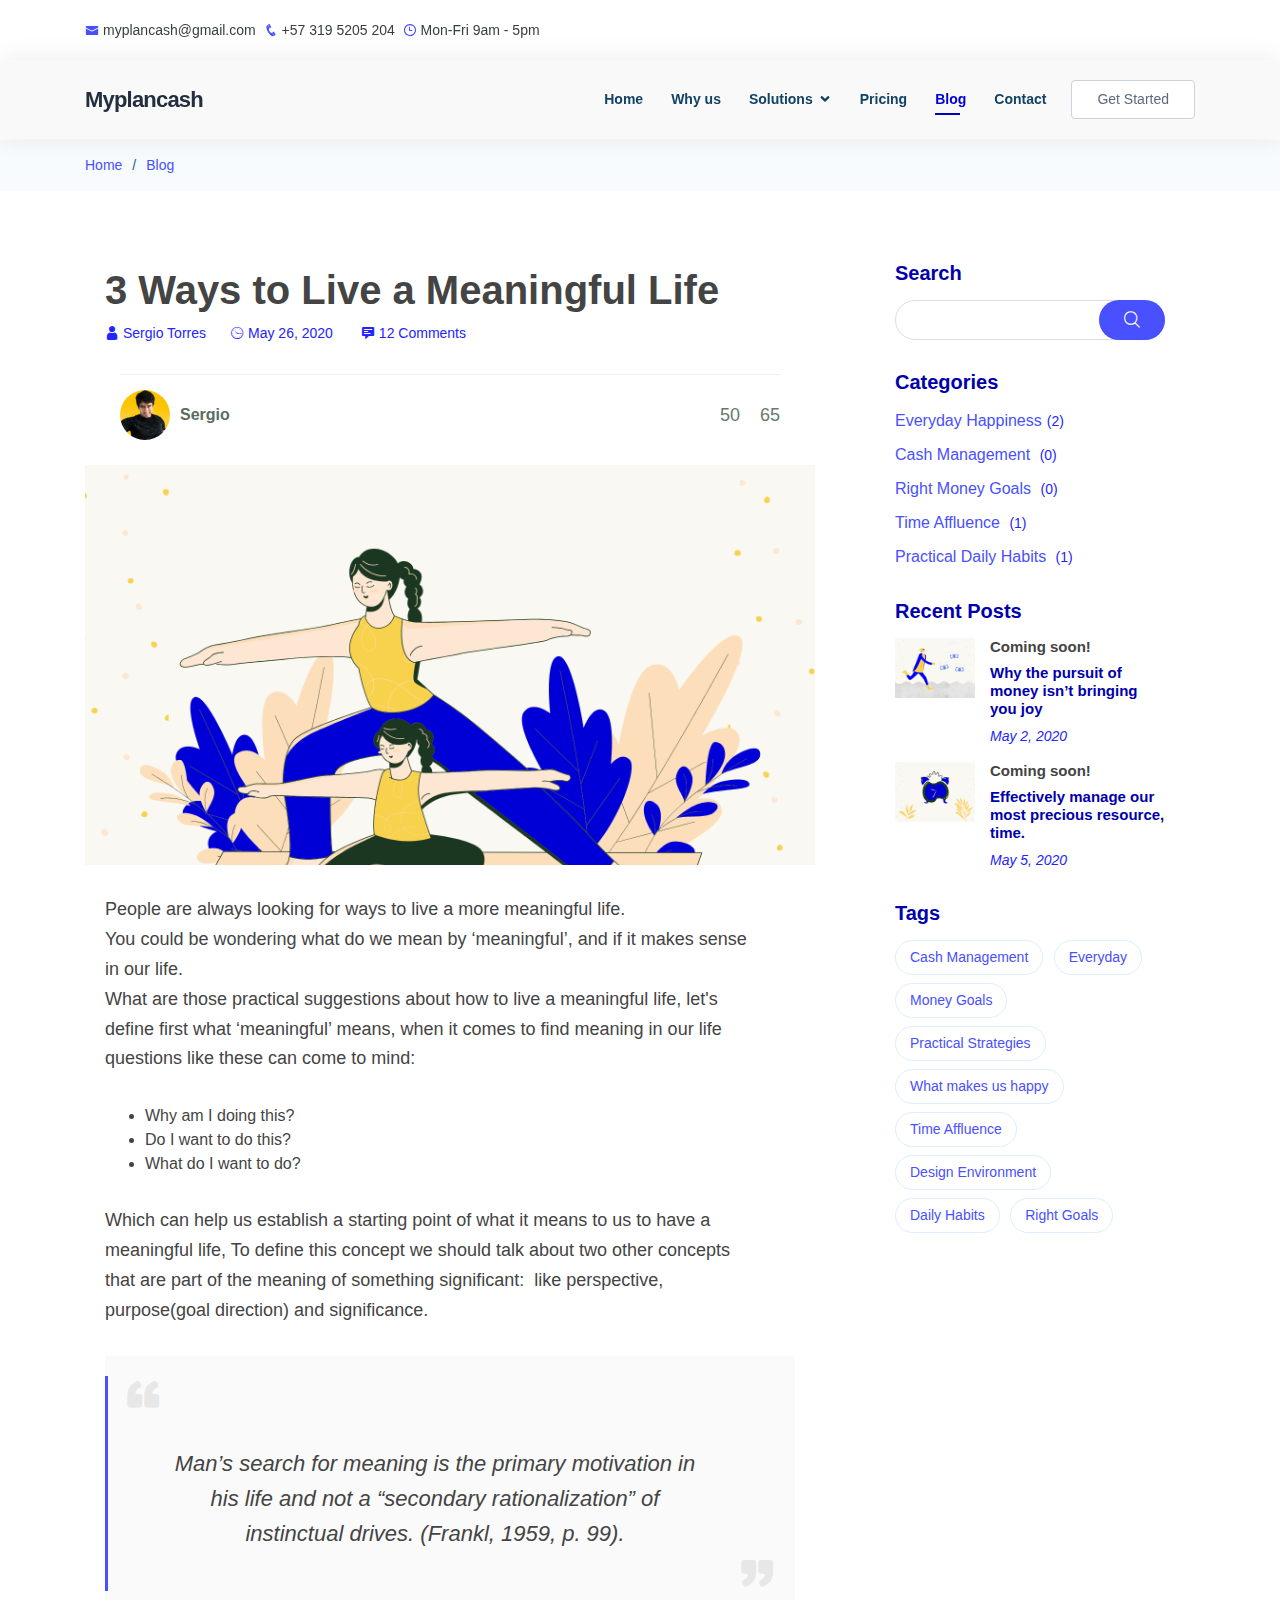
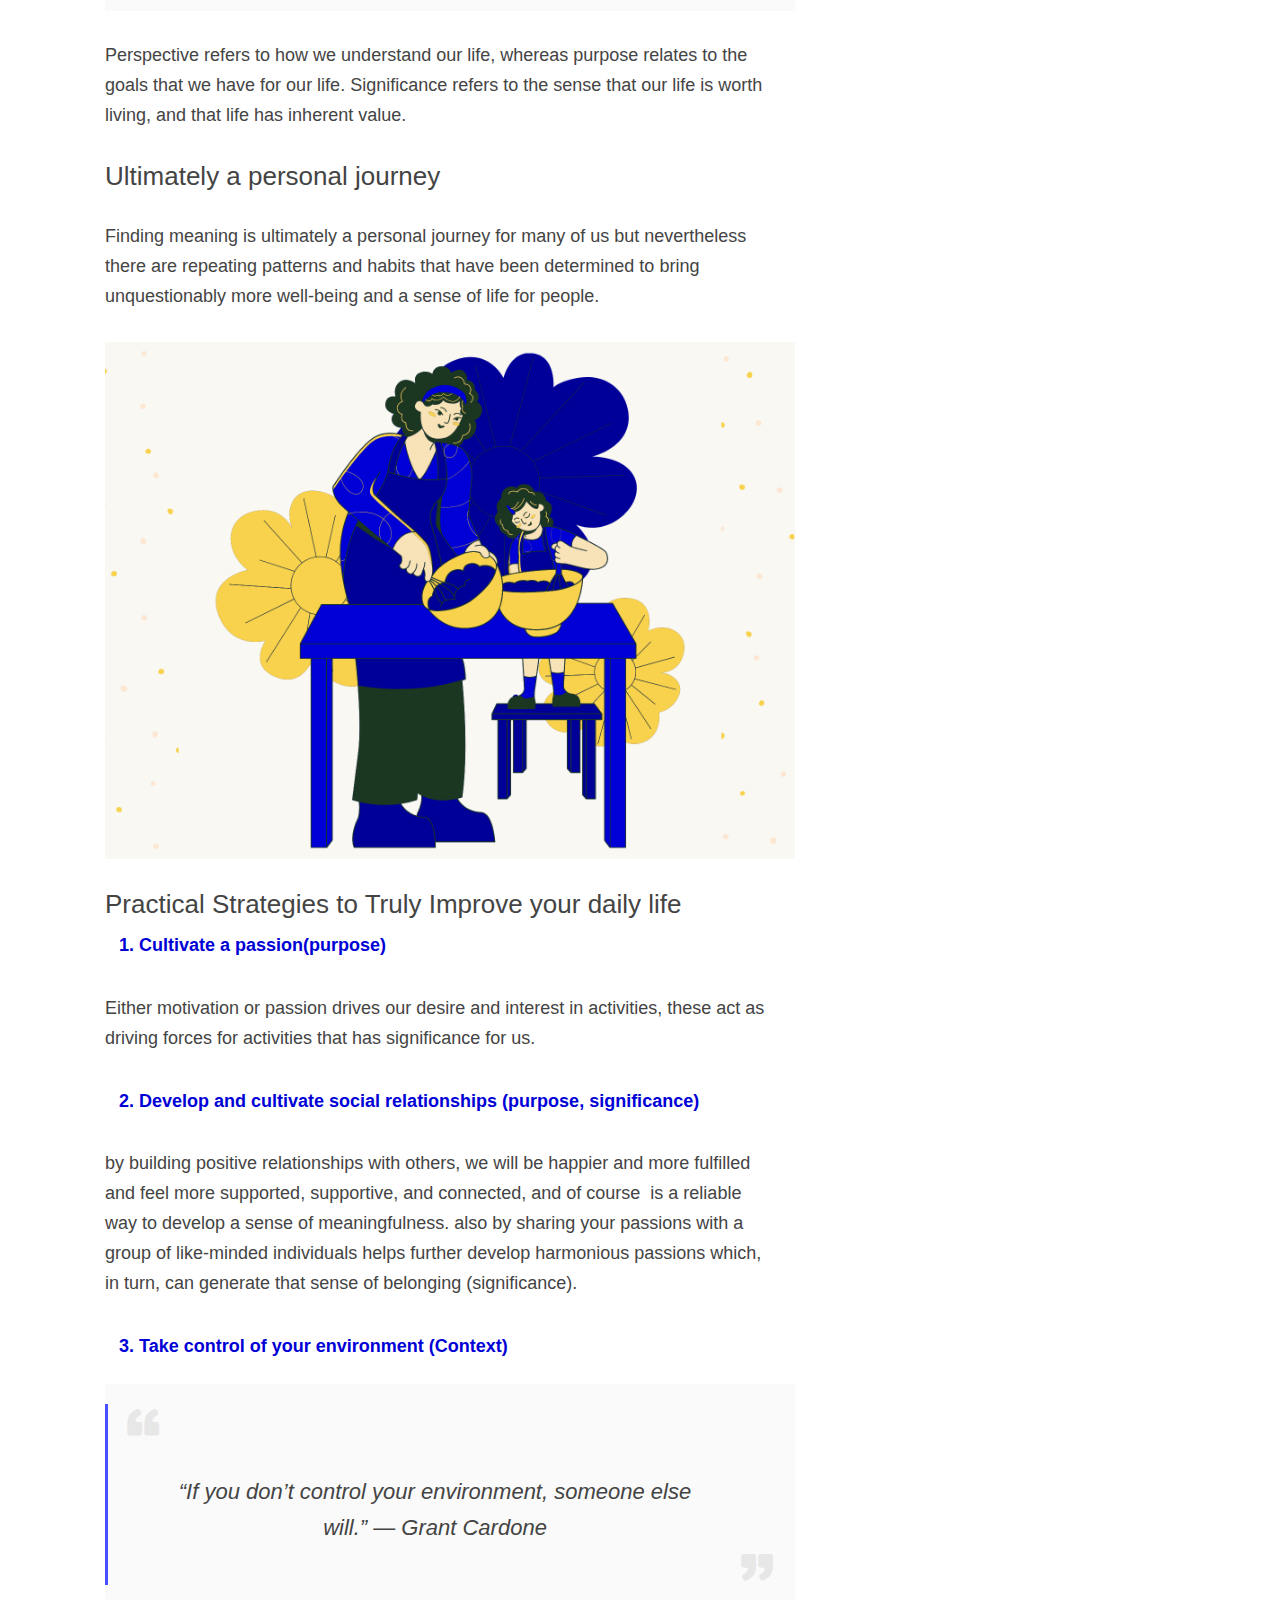
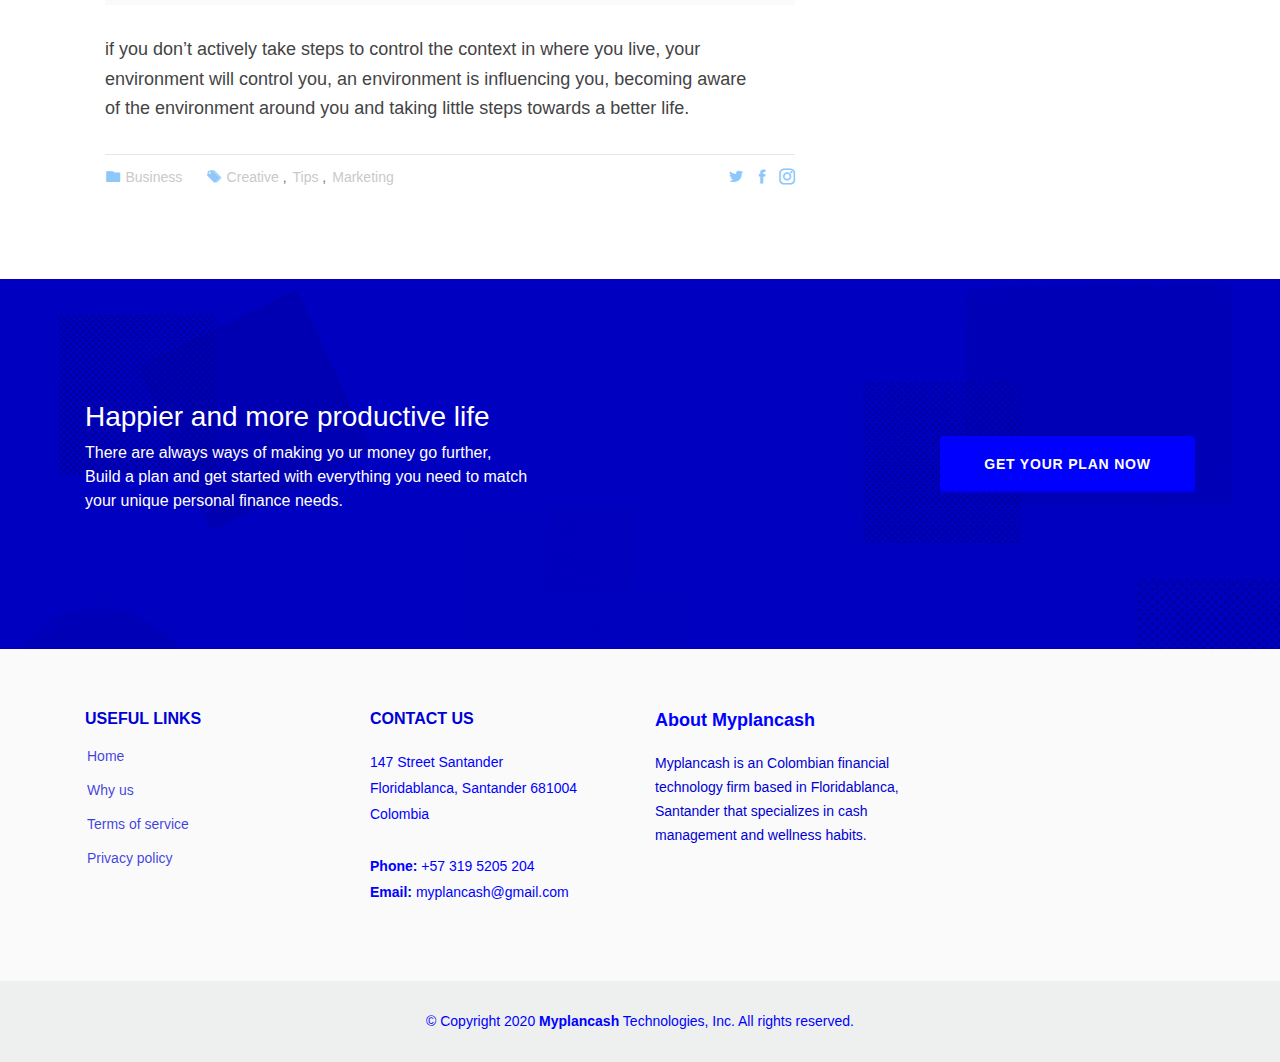
==== commit 45aa118a: "blog issues" ====
--- a/blog-single.html
+++ b/blog-single.html
@@ -126,13 +126,13 @@
                 <h1 href="blog-single.html">3 Ways to Live a Meaningful Life</h1>
               </h2>
 
-              <!-- <div class="entry-meta">
+              <div class="entry-meta">
                 <ul>
-                  <li class="d-flex align-items-center"><i class="icofont-user"></i> <a href="blog-single.html">John Doe</a></li>
-                  <li class="d-flex align-items-center"><i class="icofont-wall-clock"></i> <a href="blog-single.html"><time datetime="2020-01-01">Jan 1, 2020</time></a></li>
+                  <li class="d-flex align-items-center"><i class="icofont-user"></i> <a href="blog-single.html">Sergio Torres</a></li>
+                  <li class="d-flex align-items-center"><i class="icofont-wall-clock"></i> <a href="blog-single.html"><time datetime="2020-01-01">May 26, 2020</time></a></li>
                   <li class="d-flex align-items-center"><i class="icofont-comment"></i> <a href="blog-single.html">12 Comments</a></li>
                 </ul>
-              </div> -->
+              </div>
               <div class="courses mb-4">
 
                 <div class="course-content">
--- a/assets/css/style.css
+++ b/assets/css/style.css
@@ -1 +1,2539 @@
-@font-face{font-family:hk_groteskbold;src:url(https://myplancash.github.io/Mytest/css/fonts/hkgrotesk-bold.eot);src:url(hkgrotesk-bold.eot?#iefix) format('embedded-opentype'),url(https://myplancash.github.io/Mytest/css/fonts/hkgrotesk-bold.woff2) format('woff2'),url(https://myplancash.github.io/Mytest/css/fonts/hkgrotesk-bold.woff) format('woff');font-weight:400;font-style:normal;font-display:fallback}@font-face{font-family:hk_grotesklight;src:url(https://myplancash.github.io/Mytest/css/fonts/hkgrotesk-light.eot);src:url(hkgrotesk-light.eot?#iefix) format('embedded-opentype'),url(https://myplancash.github.io/Mytest/css/fonts/hkgrotesk-light.woff2) format('woff2'),url(https://myplancash.github.io/Mytest/css/fonts/hkgrotesk-light.woff) format('woff');font-weight:400;font-style:normal;font-display:fallback}@font-face{font-family:hk_groteskmedium;src:url(hkgrotesk-medium.eot);src:url(hkgrotesk-medium.eot?#iefix) format('embedded-opentype'),url(hkgrotesk-medium.woff2) format('woff2'),url(hkgrotesk-medium.woff) format('woff');font-weight:400;font-style:normal;font-display:fallback}@font-face{font-family:hk_groteskmedium;src:url(https://myplancash.github.io/Mytest/css/fonts/hkgrotesk-medium.eot);src:url(hkgrotesk-medium.eot?#iefix) format('embedded-opentype'),url(https://myplancash.github.io/Mytest/css/fonts/hkgrotesk-medium.woff2) format('woff2'),url(https://myplancash.github.io/Mytest/css/fonts/hkgrotesk-medium.woff) format('woff');font-weight:400;font-style:normal;font-display:fallback}@font-face{font-family:hk_groteskregular;src:url(hkgrotesk-regular.eot);src:url(hkgrotesk-regular.eot?#iefix) format('embedded-opentype'),url(hkgrotesk-regular.woff2) format('woff2'),url(hkgrotesk-regular.woff) format('woff');font-weight:400;font-style:normal;font-display:fallback}@font-face{font-family:hk_groteskregular;src:url(https://myplancash.github.io/Mytest/css/fonts/hkgrotesk-regular.eot);src:url(hkgrotesk-regular.eot?#iefix) format('embedded-opentype'),url(https://myplancash.github.io/Mytest/css/fonts/hkgrotesk-regular.woff2) format('woff2'),url(https://myplancash.github.io/Mytest/css/fonts/hkgrotesk-regular.woff) format('woff');font-weight:400;font-style:normal;font-display:fallback}@font-face{font-family:hk_grotesksemibold;src:url(hkgrotesk-semibold.eot);src:url(hkgrotesk-semibold.eot?#iefix) format('embedded-opentype'),url(hkgrotesk-semibold.woff2) format('woff2'),url(hkgrotesk-semibold.woff) format('woff');font-weight:400;font-style:normal;font-display:fallback}@font-face{font-family:hk_grotesksemibold;src:url(https://myplancash.github.io/Mytest/css/fonts/hkgrotesk-semibold.eot);src:url(hkgrotesk-semibold.eot?#iefix) format('embedded-opentype'),url(https://myplancash.github.io/Mytest/css/fonts/hkgrotesk-semibold.woff2) format('woff2'),url(https://myplancash.github.io/Mytest/css/fonts/hkgrotesk-semibold.woff) format('woff');font-weight:400;font-style:normal;font-display:fallback}body{font-family:"Open Sans",sans-serif;color:#444;box-sizing:border-box;-moz-osx-font-smoothing:grayscale;text-rendering:optimizeLegibility;-moz-osx-font-smoothing:grayscale;-webkit-font-smoothing:antialiased;max-width:100%;overflow-x:hidden;display:flex;flex-direction:column;min-height:100vh;font-family:hk_groteskregular,Arial,sans-serif;font-weight:400;font-style:normal;-webkit-font-smoothing:antialiased;-webkit-tap-highlight-color:rgba(0,0,0,.3)}a{color:#4850ff;text-rendering:optimizeLegibility}a:hover{color:#2424ff;text-decoration:none}h1,h2,h3,h4,h5,h6{font-family:Raleway,sans-serif;font-family:hk_groteskbold,Arial,sans-serif;font-weight:700;font-style:normal;text-rendering:optimizeLegibility}@media screen and (max-width:768px){[data-aos-delay]{transition-delay:0!important}}#topbar{height:60px;font-size:14px;transition:all .5s;overflow:hidden;color:#363f41}#topbar.topbar-scrolled{top:-60px}#topbar .contact-info ul{padding:0;margin:0;list-style:none}#topbar .contact-info li{display:inline-block;padding:0}#topbar .contact-info li+li{margin-left:18px}#topbar .contact-info a{color:#363f41;transition:.3s}#topbar .contact-info a:hover{color:#1d2122}#topbar .contact-info i{color:#4850ff;padding-right:4px}#topbar .cta{background:0 0}#topbar .cta a{background:#00f;color:#fff;padding:6px 24px 8px 24px;display:inline-block;transition:.5s;margin:10px;border-radius:50px;font-size:1.4rem;cursor:pointer;border-radius:4px;text-align:center;font-weight:600;line-height:1.28571429;letter-spacing:.8px;font-size:.875rem;text-transform:uppercase;text-decoration:none}#topbar .cta a:hover{color:#fff;background:#0000b6}#header{background:#f9f9f9;box-shadow:0 0 25px 0 rgba(0,0,0,.08);transition:box-shadow 250ms ease-in-out;transition:all .5s;z-index:997;padding:15px 0;top:60px;text-rendering:optimizeLegibility}#header.header-scrolled{top:0;background:#fff}#header .logo{font-size:22px;line-height:1.158;letter-spacing:-.8px;margin:0;padding:0;font-weight:700}#header .logo a{color:#232f3e}#header .logo img{max-height:40px}@media (max-width:992px){#header{padding:15px 0;background:0 0;height:70px;background-color:#fff;border-bottom:1px solid #ebeaeb;z-index:1000;top:0;position:fixed}#header .logo{font-size:28px}}.header-inner-pages{background:rgba(5,87,158,.9)!important}.topbar-inner-pages{background:rgba(6,98,178,.9)!important}.nav-menu ul{margin:0;padding:0;list-style:none;text-rendering:optimizeLegibility}.nav-menu>ul{display:flex}.nav-menu>ul>li{position:relative;white-space:nowrap;padding:14px 0 14px 28px}.nav-menu a{display:block;position:relative;color:#124265;transition:.3s;font-weight:600;font-size:14px;font-family:"Open Sans",sans-serif}.nav-menu>ul>li>a:before{content:"";position:absolute;width:0;height:2px;bottom:-5px;left:0;background-color:#0000c1;visibility:hidden;width:0;transition:all .3s ease-in-out 0s}.nav-menu .active>a:before,.nav-menu a:hover:before,.nav-menu li:hover>a:before{visibility:visible;width:25px}.nav-menu .active>a,.nav-menu a:hover,.nav-menu li:hover>a{color:#0000d6}.nav-menu .drop-down ul{display:block;position:absolute;left:28px;top:calc(100% + 30px);z-index:99;opacity:0;visibility:hidden;padding:10px 0;background:#fff;box-shadow:0 0 30px rgba(127,137,161,.25);transition:.3s;border-radius:5px}.nav-menu .drop-down:hover>ul{opacity:1;top:100%;visibility:visible}.nav-menu .drop-down li{min-width:180px;position:relative}.nav-menu .drop-down ul a{padding:10px 20px;font-size:14px;font-weight:500;text-transform:none;color:#124265}.nav-menu .drop-down ul .active>a,.nav-menu .drop-down ul a:hover,.nav-menu .drop-down ul li:hover>a{color:#2487ce}.nav-menu .drop-down>a:after{content:"\ea99";font-family:IcoFont;padding-left:5px}.nav-menu .drop-down .drop-down ul{top:0;left:calc(100% - 30px)}.nav-menu .drop-down .drop-down:hover>ul{opacity:1;top:0;left:100%}.nav-menu .drop-down .drop-down>a{padding-right:35px}.nav-menu .drop-down .drop-down>a:after{content:"\eaa0";font-family:IcoFont;position:absolute;right:15px}@media (max-width:1366px){.nav-menu .drop-down .drop-down ul{left:-90%}.nav-menu .drop-down .drop-down:hover>ul{left:-100%}.nav-menu .drop-down .drop-down>a:after{content:"\ea9d"}}#services .service-btn{border-radius:5px;padding:10px 30px 11px 30px;white-space:nowrap;transition:.3s;font-size:16px;font-weight:600;display:inline-block;background:#00f;color:#fff}#services .service-btn:hover{color:#fff;background:#0000b6}#services h2{font-size:56px;line-height:1.07143;font-weight:600;letter-spacing:-.005em;margin-top:6px;color:#1d1d1f;font-family:hk_groteskbold,Arial,sans-serif;font-weight:400;font-style:normal;text-rendering:optimizeLegibility}#services h3{font-size:28px;line-height:1.10722;font-weight:400;letter-spacing:.004em;font-family:hk_groteskbold,Arial,sans-serif;font-weight:400;font-style:normal;text-rendering:optimizeLegibility}#services p{margin-top:.4em;color:#86868b;font-family:hk_groteskregular,Arial,sans-serif;font-weight:400;font-style:normal;text-rendering:optimizeLegibility}@media (max-width:992px){.service-btn{margin:0 48px 0 0;padding:6px 18px}}.get-started-btn{margin-left:25px;background:#fff;color:#5f687b;border-radius:4px;padding:8px 25px;white-space:nowrap;transition:.3s;font-size:14px;display:inline-block;border:1px solid #cdd1d9}.get-started-btn:hover{background:#2424ff;color:#fff;border-color:#2424ff}@media (max-width:768px){.get-started-btn{margin:0 48px 0 0;padding:6px 18px}}.mobile-nav-toggle{position:fixed;right:15px;top:15px;z-index:9998;border:0;background:0 0;font-size:24px;transition:all .4s;outline:0!important;line-height:1;cursor:pointer;text-align:right}.mobile-nav-toggle i{color:#232f3e}.mobile-nav{position:fixed;top:55px;right:15px;bottom:15px;left:15px;z-index:9999;overflow-y:auto;background:#fff;transition:ease-in-out .2s;opacity:0;visibility:hidden;border-radius:10px;padding:10px 0}.mobile-nav *{margin:0;padding:0;list-style:none}.mobile-nav a{display:block;position:relative;color:#4850ff;padding:10px 20px;font-weight:500;outline:0}.mobile-nav .active>a,.mobile-nav a:hover,.mobile-nav li:hover>a{color:#0000d6;text-decoration:none}.mobile-nav .drop-down>a:after{content:"\ea99";font-family:IcoFont;padding-left:10px;position:absolute;right:15px}.mobile-nav .active.drop-down>a:after{content:"\eaa1"}.mobile-nav .drop-down>a{padding-right:35px}.mobile-nav .drop-down ul{display:none;overflow:hidden}.mobile-nav .drop-down li{padding-left:20px}.mobile-nav-overly{width:100%;height:100%;z-index:9997;top:0;left:0;position:fixed;background:rgba(128,148,160,.6);overflow:hidden;display:none;transition:ease-in-out .2s}.mobile-nav-active{overflow:hidden}.mobile-nav-active .mobile-nav{opacity:1;visibility:visible}.mobile-nav-active .mobile-nav-toggle i{color:#fff}#hero{width:100%;height:100vh;background:#fff;padding-top:82px;text-rendering:optimizeLegibility}#hero h1{margin:0;font-size:48px;font-weight:700;line-height:56px;color:#3e4450}#hero h2{color:#86868b;margin:.7em 0 2em 0;font-size:24px}#hero .btn-get-started{font-family:Raleway,sans-serif;font-weight:500;font-size:16px;letter-spacing:1px;display:inline-block;padding:8px 30px 10px 30px;border-radius:4px;transition:.5s;color:#fff;background:#0000d6;box-shadow:0 8px 28px rgba(0,0,214,.45)}#hero .btn-get-started:hover{background:#2424ff;box-shadow:0 8px 28px rgba(36,36,255,.45)}#hero .btn-watch-video{font-size:16px;display:inline-block;padding:8px 35px 8px 25px;transition:.5s;margin-left:10px;color:#5f687b;position:relative}#hero .btn-watch-video i{color:#949cac;font-size:24px;position:absolute;right:0;top:8px}#hero .btn-watch-video:hover i{color:#0000d6}#hero .animated{animation:up-down 2s ease-in-out infinite alternate-reverse both}@media (max-width:991px){#hero{height:100vh}#hero .animated{-webkit-animation:none;animation:none}#hero .hero-img{text-align:center}#hero .hero-img img{width:50%}}@media (max-width:768px){#hero h1{font-size:28px;line-height:36px}#hero h2{font-size:18px;line-height:24px;margin-bottom:30px}#hero .hero-img img{width:70%}}@media (max-width:575px){#hero .hero-img img{width:80%}}@-webkit-keyframes up-down{0%{transform:translateY(10px)}100%{transform:translateY(-10px)}}@keyframes up-down{0%{transform:translateY(10px)}100%{transform:translateY(-10px)}}.solution h2{color:#858ea1;margin:10px 0 30px 0;font-size:56px;line-height:1.07143;font-weight:600;letter-spacing:-.005em;font-family:hk_groteskbold,Arial,sans-serif;font-weight:400;font-style:normal}section{padding:60px 0;overflow:hidden}.section-bg{background-color:#f9f9fa}.section-title{padding:30px 0;position:relative}.section-title p{margin:0;margin:0;font-size:36px;font-weight:700;color:#37423b}.section-title h2{font-size:14px;font-weight:500;text-transform:uppercase;margin:0 0 5px 0;line-height:1px;padding:0;color:#5f687b;position:relative;z-index:2;letter-spacing:2px}.section-title h2::after{content:"";width:120px;height:1px;display:inline-block;background:#2424ff;margin:4px 10px}.section-title span{position:absolute;top:30px;color:#f0f1f3;left:0;right:0;z-index:1;font-weight:700;font-size:52px;text-transform:uppercase;line-height:0}.section-title p{margin-bottom:0;position:relative;z-index:2}@media (max-width:575px){.section-title span{font-size:38px}}.icon-boxes{padding-top:0}.icon-boxes .icon-box{padding:40px 30px;position:relative;overflow:hidden;background:#fff;transition:all .3s ease-in-out;border-radius:10px;font-family:hk_groteskregular,Arial,sans-serif;font-weight:400;font-style:normal}.icon-boxes .icon{margin:0 auto 20px auto;text-align:center;margin:0 auto;width:120px;height:120px;display:flex;align-items:center;justify-content:center;transition:ease-in-out .3s;position:relative}.icon-boxes .icon i{font-size:36px;line-height:1;transition:.5s;position:relative}.icon-boxes .icon-box .icon svg{position:absolute;top:0;left:0}.icon-boxes .icon-box .icon svg path{transition:.5s;fill:#f5f5f5}.icon-boxes .title{font-weight:700;margin-bottom:15px;font-size:18px}.icon-boxes .title a{color:#05579e}.icon-boxes .description{font-size:15px;line-height:28px;margin-bottom:0;color:#777}.icon-boxes .icon-box h4{font-weight:600;margin:10px 0 15px 0;font-size:22px}.icon-boxes .icon-box h4 a{color:#111;transition:ease-in-out .3s}.icon-boxes .icon-box p{line-height:24px;font-size:14px;margin-bottom:0}.icon-boxes .icon-box:hover{border-color:#fff;box-shadow:0 0 35px 0 rgba(18,66,101,.08)}.clients .owl-item{display:flex;justify-content:center;align-items:center;padding:0 20px}.clients .owl-item img{width:60%;opacity:.5;transition:ease-in-out .3s;-webkit-filter:grayscale(100%);filter:grayscale(100%)}.clients .owl-item img:hover{opacity:1}.clients .owl-dots,.clients .owl-nav{margin-top:5px;text-align:center}.clients .owl-dot{display:inline-block;margin:0 5px;width:12px;height:12px;border-radius:50%;background-color:#ddd!important}.clients .owl-dot.active{background-color:#4850ff!important}.why-us{background:#fff;padding-bottom:0 0 1.5rem 0;border-bottom:none;justify-content:center;margin:auto;position:relative}.why-us .content{padding:60px 100px 0 100px}.why-us .content h2{font-size:56px;line-height:1.07143;font-weight:600;letter-spacing:-.005em;margin-top:6px;color:#1d1d1f;font-family:hk_groteskbold,Arial,sans-serif;font-weight:400;font-style:normal}.why-us .content h3{font-size:28px;line-height:1.10722;font-weight:400;letter-spacing:.004em;font-family:hk_groteskbold,Arial,sans-serif;font-weight:400;font-style:normal}.why-us .content p{margin-top:.4em;color:#86868b;font-family:hk_groteskregular,Arial,sans-serif;font-weight:400;font-style:normal}.why-us .content h4{font-size:20px;font-weight:700;margin-top:5px}.why-us .video-box{background-size:cover;background-repeat:no-repeat;background-position:center center;min-height:400px;position:relative;max-width:870px;width:100%;vertical-align:baseline}.why-us .accordion-list{padding:0 100px 60px 100px}.why-us .accordion-list ul{padding:0;list-style:none}.why-us .accordion-list li+li{margin-top:15px}.why-us .accordion-list li{padding:20px;background:#fff;border-radius:4px}.why-us .accordion-list a{display:block;position:relative;font-size:16px;line-height:24px;font-weight:500;padding-right:30px;outline:0}.why-us .accordion-list span{color:#4850ff;font-weight:600;font-size:18px;padding-right:10px}.why-us .accordion-list i{font-size:24px;position:absolute;right:0;top:0}.why-us .accordion-list p{margin-bottom:0;padding:10px 0 0 0}.why-us .accordion-list .icon-show{display:none}.why-us .accordion-list a.collapsed{color:#343a40}.why-us .accordion-list a.collapsed:hover{color:#4850ff}.why-us .accordion-list a.collapsed .icon-show{display:inline-block}.why-us .accordion-list a.collapsed .icon-close{display:none}.why-us .play-btn{width:94px;height:94px;background:radial-gradient(#00f 50%,rgba(0,0,255,.4) 52%);border-radius:50%;display:block;position:absolute;left:calc(50% - 47px);top:calc(50% - 47px);overflow:hidden}.why-us .play-btn::after{content:'';position:absolute;left:50%;top:50%;transform:translateX(-40%) translateY(-50%);width:0;height:0;border-top:10px solid transparent;border-bottom:10px solid transparent;border-left:15px solid #fff;z-index:100;transition:all .4s cubic-bezier(.55,.055,.675,.19)}.why-us .play-btn::before{content:'';position:absolute;width:120px;height:120px;-webkit-animation-delay:0s;animation-delay:0s;-webkit-animation:pulsate-btn 2s;animation:pulsate-btn 2s;-webkit-animation-direction:forwards;animation-direction:forwards;-webkit-animation-iteration-count:infinite;animation-iteration-count:infinite;-webkit-animation-timing-function:steps;animation-timing-function:steps;opacity:1;border-radius:50%;border:5px solid rgba(0,0,255,.7);top:-15%;left:-15%;background:rgba(198,16,0,0)}.why-us .play-btn:hover::after{border-left:15px solid #4850ff;transform:scale(20)}.why-us .play-btn:hover::before{content:'';position:absolute;left:50%;top:50%;transform:translateX(-40%) translateY(-50%);width:0;height:0;border:none;border-top:10px solid transparent;border-bottom:10px solid transparent;border-left:15px solid #fff;z-index:200;-webkit-animation:none;animation:none;border-radius:0}@media (max-width:1024px){.why-us .accordion-list,.why-us .content{padding-left:0;padding-right:0}}@media (max-width:992px){.why-us .content{padding-top:30px}.why-us .accordion-list{padding-bottom:30px}}@-webkit-keyframes pulsate-btn{0%{transform:scale(.6,.6);opacity:1}100%{transform:scale(1,1);opacity:0}}@keyframes pulsate-btn{0%{transform:scale(.6,.6);opacity:1}100%{transform:scale(1,1);opacity:0}}.cta{padding:120px 0;background-image:url(../img/cta-bga.png);background-size:1300px 700px;background-repeat:repeat;background-color:#0000c1;display:flex;align-items:center;height:370px;text-align:center}.cta h3{color:#fff;font-size:28px;font-weight:700;font-family:hk_groteskbold,Arial,sans-serif;font-weight:400;font-style:normal}.cta p{color:#fff;font-family:hk_groteskregular,Arial,sans-serif;font-weight:400;font-style:normal}.link:link,.link:visited,a:link,a:visited{text-decoration:none}.cta .cta-btn{cursor:pointer;display:inline-block;text-align:center;font-size:17px;line-height:1.17648;font-weight:400;letter-spacing:-.022em;min-width:28px;padding:19px 30px 20px;background:#00f;color:#fff;border-radius:4px;font-weight:700;font-size:.875rem;line-height:1.28571429;letter-spacing:.8px;text-transform:uppercase;padding:19px 40px 20px;border:0;-webkit-box-shadow:0 -2px 0 rgba(0,0,0,.15) inset;-moz-box-shadow:0 -2px 0 rgba(0,0,0,.15) inset;box-shadow:0 -2px 0 rgba(0,0,0,.15) inset;border-radius:4px;text-decoration:none;display:inline-block;width:100%}.cta .cta-btn:hover{background:#2424ff;box-shadow:inset 0 0 0 2px #2424ff;text-decoration:none}@media (max-width:1024px){.cta{background-attachment:scroll}}@media (min-width:769px){.cta .cta-btn-container{display:flex;align-items:center;justify-content:flex-end}}.pricing{background-color:#f9f9f9}.pricing .box{padding:40px 20px;text-align:center;border-radius:8px;position:relative;overflow:hidden;background:#fefefe;box-shadow:0 5px 90px 0 rgba(110,123,131,.1);transition:all .3s ease-in-out}.pricing .box:hover{border-color:#fff;box-shadow:0 0 35px 0 rgba(0,0,0,.08)}.pricing .box h3{font-weight:400;padding:15px;margin-top:15px;font-size:18px;font-weight:600;color:#282828;font-family:hk_groteskbold,Arial,sans-serif;font-weight:400;font-style:normal}.pricing .box h4{font-size:42px;color:#1400c6;font-weight:500;margin-bottom:20px;font-family:hk_groteskregular,Arial,sans-serif;font-weight:400;font-style:normal}.pricing .box h4 sup{font-size:20px;top:-15px;left:-3px}.pricing .box h4 span{color:#bababa;font-size:16px;font-weight:300}.pricing .box ul{padding:20px 0;list-style:none;color:#282828;text-align:center;line-height:20px;font-size:14px}.pricing .box ul li{padding-bottom:16px}.pricing .box ul i{color:#1400c6;font-size:18px;padding-right:4px}.pricing .box ul .na{color:#ccc;text-decoration:line-through}.pricing .box .btn-wrap{padding:15px;text-align:center}.pricing .box .btn-buy{display:inline-block;padding:10px 40px 12px 40px;border-radius:50px;border:2px solid #1400c6;color:#1400c6;font-size:14px;font-weight:400;font-family:Raleway,sans-serif;font-weight:600;transition:.3s}.pricing .box .btn-buy:hover{background:#1400c6;color:#fff}.pricing .recommended{border-color:#1400c6}.pricing .recommended .btn-buy{background:#1400c6;color:#fff}.pricing .recommended .btn-buy:hover{background:#00f;border-color:#00f}.pricing .recommended-badge{position:absolute;top:20px;left:50%;transform:translateX(-50%);z-index:1;font-size:13px;padding:3px 25px 6px 25px;background:#ecf6fe;color:#1400c6;border-radius:50px}.pricing li{text-align:left}.contact{position:relative;background:#f7f7f7}.contact:before{content:"";background:rgba(255,255,255,.7);position:absolute;bottom:0;top:0;left:0;right:0}.contact .container{position:relative}.contact .info{width:100%}.contact .info i{font-size:20px;background:#4850ff;color:#fff;float:left;width:44px;height:44px;display:flex;justify-content:center;align-items:center;border-radius:50px;transition:all .3s ease-in-out}.contact .info h4{padding:0 0 0 60px;font-size:20px;font-weight:700;margin-bottom:5px;color:#043c6d}.contact .info p{padding:0 0 0 60px;margin-bottom:0;font-size:14px;color:#444}.contact .info .email,.contact .info .phone{margin-top:40px}.contact .php-email-form{width:100%;background:#fff}.contact .php-email-form .form-group{padding-bottom:8px}.contact .php-email-form .validate{display:none;color:red;margin:0 0 15px 0;font-weight:400;font-size:13px}.contact .php-email-form .error-message{display:none;color:#fff;background:#ed3c0d;text-align:center;padding:15px;font-weight:600}.contact .php-email-form .sent-message{display:none;color:#fff;background:#18d26e;text-align:center;padding:15px;font-weight:600}.contact .php-email-form .loading{display:none;background:#fff;text-align:center;padding:15px}.contact .php-email-form .loading:before{content:"";display:inline-block;border-radius:50%;width:24px;height:24px;margin:0 10px -6px 0;border:3px solid #18d26e;border-top-color:#eee;-webkit-animation:animate-loading 1s linear infinite;animation:animate-loading 1s linear infinite}.contact .php-email-form input,.contact .php-email-form textarea{border-radius:4px;box-shadow:none;font-size:14px}.contact .php-email-form input{height:44px}.contact .php-email-form textarea{padding:10px 12px}.contact .php-email-form button[type=submit]{border:0;padding:10px 32px;color:#4850ff;transition:.4s;border-radius:50px;border:2px solid #4850ff;background:#fff}.contact .php-email-form button[type=submit]:hover{background:#4850ff;color:#fff}@-webkit-keyframes animate-loading{0%{transform:rotate(0)}100%{transform:rotate(360deg)}}@keyframes animate-loading{0%{transform:rotate(0)}100%{transform:rotate(360deg)}}.blog{padding:40px 0}.blog .entry{padding:20px;margin-bottom:60px;overflow:hidden;position:relative;display:inline-block;vertical-align:top;text-align:left;background-color:#fff;box-sizing:border-box;zoom:1;transition:ease .25s;margin-right:auto;cursor:pointer}.blog .entry .entry-img{max-height:400px;margin:-20px -20px 20px -20px;overflow:hidden}.blog .entry .entry-title{font-size:20px;line-height:1.1;font-weight:700;padding:0;color:#3e4855;margin-bottom:15px}.blog .entry h4{font-size:14px;padding:7px 14px;border-radius:4px;margin:0;color:#0000d6}.blog .entry .entry-title a{color:#0000d6;transition:.3s}.blog .entry .entry-title a:hover{color:#4850ff}.blog .entry .entry-meta{margin-bottom:15px;color:#2424ff}.blog .entry .entry-meta ul{display:flex;flex-wrap:wrap;list-style:none;padding:0;margin:0}.blog .entry .entry-meta ul li+li{padding-left:20px;margin:4px}.blog .entry .entry-meta i{font-size:14px;padding-right:4px}.blog .entry .entry-meta a{color:#2424ff;font-size:14px;display:inline-block;line-height:1}@media (max-width:759px){.blog .entry .entry-meta ul{height:21px}}.blog .entry .entry-content p{font-size:15px;padding-right:30px;font-size:18px;line-height:1.66;margin:30px 0}.card-btn:after{content:'';width:25px;height:14px;position:absolute;bottom:20px;right:15px;background-image:url(data:image/svg+xml;charset=utf-8,%3Csvg%20viewBox%3D%220%200%2025%2014%22%20xmlns%3D%22http%3A%2F%2Fwww.w3.org%2F2000%2Fsvg%22%3E%3Cg%20stroke%3D%22%231264A3%22%20stroke-width%3D%222%22%20fill%3D%22none%22%20fill-rule%3D%22evenodd%22%20stroke-linecap%3D%22round%22%3E%3Cpath%20d%3D%22M1.548%207h21.904%22%2F%3E%3Cpath%20stroke-linejoin%3D%22round%22%20d%3D%22M17%201l7%206-7%206%22%2F%3E%3C%2Fg%3E%3C%2Fsvg%3E)}.blog .entry .entry-content .read-more{-moz-text-align-last:right;text-align-last:right}.blog .entry .entry-content .read-more a{display:inline-block;background:#0000d6;color:#fff;padding:6px 20px 8px 20px;transition:.3s;font-size:14px;border-radius:50px}.blog .entry .entry-content .read-more a:hover{background:#009}.blog .entry .entry-content h3{font-size:26px;margin-top:30px;font-weight:700;font-family:hk_groteskbold,Arial,sans-serif;font-weight:400;font-style:normal}.blog .entry .entry-content blockquote{overflow:hidden;background-color:#fafafa;padding:60px;position:relative;text-align:center;margin:20px 0}.blog .entry .entry-content blockquote p{color:#444;line-height:1.6;margin-bottom:0;font-style:italic;font-weight:500;font-size:22px}.blog .entry .entry-content blockquote .quote-left{position:absolute;left:20px;top:20px;font-size:36px;color:#e7e7e7}.blog .entry .entry-content blockquote .quote-right{position:absolute;right:20px;bottom:20px;font-size:36px;color:#e7e7e7}.blog .entry .entry-content blockquote::after{content:'';position:absolute;left:0;top:0;bottom:0;width:3px;background-color:#4850ff;margin-top:20px;margin-bottom:20px}.blog .entry .entry-footer{padding-top:10px;border-top:1px solid #e6e6e6}.blog .entry .entry-footer i{color:#8ec8fb;display:inline}.blog .entry .entry-footer a{color:#c9c9c9;transition:.3s}.blog .entry .entry-footer a:hover{color:#0000d6}.blog .entry .entry-footer .cats{list-style:none;display:inline;padding:0 20px 0 0;font-size:14px}.blog .entry .entry-footer .cats li{display:inline-block}.blog .entry .entry-footer .tags{list-style:none;display:inline;padding:0;font-size:14px}.blog .entry .entry-footer .tags li{display:inline-block}.blog .entry .entry-footer .tags li+li::before{padding-right:6px;color:#6c757d;content:","}.blog .entry .entry-footer .share{font-size:16px}.blog .entry .entry-footer .share i{padding-left:5px}.blog .entry-single{margin-bottom:30px}.blog .entry-single .entry-title{font-size:32px;line-height:38px}.blog .blog-author{padding:20px;margin-bottom:30px}.blog .blog-author img{width:90px}.blog .blog-author h4{margin-left:140px;font-weight:600;font-size:22px;margin-bottom:0;padding:0}.blog .blog-author .social-links{margin:0 0 5px 140px}.blog .blog-author .social-links a{color:#0000d6}.blog .blog-author p{margin-left:140px;font-style:italic;color:#b7b7b7}.blog .blog-comments{margin-bottom:30px}.blog .blog-comments .comments-count{font-weight:700}.blog .blog-comments .comment{margin-top:30px;position:relative}.blog .blog-comments .comment .comment-img{width:50px}.blog .blog-comments .comment h5{margin-left:65px;font-size:16px;margin-bottom:2px}.blog .blog-comments .comment h5 a{font-weight:700;color:#444;transition:.3s}.blog .blog-comments .comment h5 a:hover{color:#0000d6}.blog .blog-comments .comment h5 .reply{padding-left:10px;color:#4850ff}.blog .blog-comments .comment time{margin-left:65px;display:block;font-size:14px;color:#2424ff;margin-bottom:5px}.blog .blog-comments .comment p{margin-left:65px}.blog .blog-comments .comment.comment-reply{padding-left:40px}.blog .blog-comments .reply-form{margin-top:30px;padding:30px;box-shadow:0 4px 16px rgba(0,0,0,.1)}.blog .blog-comments .reply-form h4{font-weight:700;font-size:22px}.blog .blog-comments .reply-form p{font-size:14px}.blog .blog-comments .reply-form input{border-radius:4px;padding:20px 10px;font-size:14px}.blog .blog-comments .reply-form input:focus{box-shadow:none;border-color:#fad386}.blog .blog-comments .reply-form textarea{border-radius:0;padding:10px 10px;font-size:14px}.blog .blog-comments .reply-form textarea:focus{box-shadow:none;border-color:#fad386}.blog .blog-comments .reply-form .form-group{margin-bottom:25px}.blog .blog-comments .reply-form .btn-primary{border-radius:50px;padding:10px 30px;border:0;background-color:#4850ff}.blog .blog-comments .reply-form .btn-primary:hover{background-color:#0000d6}.blog .blog-pagination{color:#2424ff}.blog .blog-pagination ul{display:flex;padding-left:0;list-style:none}.blog .blog-pagination li{border:1px solid #fff;margin:0 5px;transition:.3s}.blog .blog-pagination li.active{background:#fff}.blog .blog-pagination li a{color:#aaa;padding:7px 16px;display:inline-block}.blog .blog-pagination li.active,.blog .blog-pagination li:hover{background:#4850ff;border:1px solid #4850ff}.blog .blog-pagination li.active a,.blog .blog-pagination li:hover a{color:#fff}.blog .blog-pagination li.disabled{background:#fff;border:1px solid #fff}.blog .blog-pagination li.disabled i{color:#f1f1f1;padding:10px 16px;display:inline-block}.blog .sidebar{padding:30px;margin:0 0 60px 20px}@media (max-width:992px){.blog .sidebar{margin:0}}.blog .sidebar .sidebar-title{font-size:20px;font-weight:700;padding:0;margin:0 0 15px 0;color:#0000ad;position:relative}.blog .sidebar .sidebar-item{margin-bottom:30px}.blog .sidebar .search-form form{background:#fff;border:1px solid #ddd;padding:3px 10px;position:relative;border-radius:50px}.blog .sidebar .search-form form input[type=text]{border:0;padding:4px;width:calc(100% - 60px)}.blog .sidebar .search-form form button{position:absolute;top:0;right:0;bottom:0;border:0;background:0 0;font-size:16px;padding:0 25px;margin:-1px;border-radius:50px;background:#4850ff;color:#fff;transition:.3s}.blog .sidebar .search-form form button:hover{background:#2424ff}.blog .sidebar .categories ul{list-style:none;padding:0}.blog .sidebar .categories ul li+li{padding-top:10px}.blog .sidebar .categories ul a{color:#4850ff;transition:.3s}.blog .sidebar .categories ul a:hover{color:#0000d6}.blog .sidebar .categories ul a span{padding-left:5px;color:#2424ff;font-size:14px}.blog .sidebar .recent-posts .post-item+.post-item{margin-top:15px}.blog .sidebar .recent-posts img{width:80px;float:left}.blog .sidebar .recent-posts h4{font-size:15px;margin-left:95px;font-weight:700}.blog .sidebar .recent-posts h4 a{color:#0000ad;transition:.3s}.blog .sidebar .recent-posts h4 a:hover{color:#0000d6}.blog .sidebar .recent-posts time{display:block;margin-left:95px;font-style:italic;font-size:14px;color:#2424ff}.blog .sidebar .tags{margin-bottom:-10px}.blog .sidebar .tags ul{list-style:none;padding:0}.blog .sidebar .tags ul li{display:inline-block}.blog .sidebar .tags ul a{color:#4850ff;font-size:14px;padding:6px 14px;margin:0 6px 8px 0;border:1px solid #ddeefe;border-radius:50px;display:inline-block;transition:.3s}.blog .sidebar .tags ul a:hover{color:#fff;border-color:#0000d6;background:#0000d6}.blog .sidebar .tags ul a span{padding-left:5px;color:#fff;font-size:14px}#footer{background:#eef0ef;padding:0 0 30px 0;color:#00f;font-size:14px}#footer .footer-newsletter{padding:50px 0;background:#009}#footer .footer-newsletter h4{font-size:24px;margin:0 0 20px 0;padding:0;line-height:1;font-weight:600}#footer .footer-newsletter form{margin-top:30px;background:#fff;padding:6px 10px;position:relative;border-radius:50px}#footer .footer-newsletter form input[type=email]{border:0;padding:4px;width:calc(100% - 100px)}#footer .footer-newsletter form input[type=submit]{position:absolute;top:0;right:0;bottom:0;border:0;background:0 0;font-size:16px;padding:0 20px;margin:3px;background:#0000d6;color:#fff;transition:.3s;border-radius:50px}#footer .footer-newsletter form input[type=submit]:hover{background:#4850ff}#footer .footer-top{background:#f9faf9;padding:60px 0 30px 0}#footer .footer-top .footer-info{margin-bottom:30px}#footer .footer-top .footer-info h3{font-size:18px;margin:0 0 20px 0;padding:2px 0 2px 0;line-height:1;font-weight:700}#footer .footer-top .footer-info p{font-size:14px;line-height:24px;margin-bottom:0;font-family:hk_groteskregular,Arial,sans-serif;font-weight:400;font-style:normal;color:#0000d6}#footer .footer-top .social-links a{font-size:16px;display:inline-block;background:rgba(255,255,255,.1);color:#0000d6;line-height:1;padding:10px 0;margin-right:4px;border-radius:50%;text-align:center;width:36px;height:36px;transition:.3s}#footer .footer-top .social-links a:hover{background:#0000d6;color:#0000c1;text-decoration:none}#footer .footer-top h4{font-size:16px;font-weight:700;color:#0000d6;text-transform:uppercase;position:relative;padding-bottom:12px}#footer .footer-top .footer-links{margin-bottom:30px}#footer .footer-top .footer-links ul{list-style:none;padding:0;margin:0}#footer .footer-top .footer-links ul i{padding-right:2px;font-size:18px;line-height:1}#footer .footer-top .footer-links ul li{padding:10px 0;display:flex;align-items:center}#footer .footer-top .footer-links ul li:first-child{padding-top:0}#footer .footer-top .footer-links ul a{color:rgba(0,0,214,.75);transition:.3s;display:inline-block;line-height:1}#footer .footer-top .footer-links ul a:hover{color:#0000c1}#footer .footer-top .footer-contact{margin-bottom:30px}#footer .footer-top .footer-contact p{line-height:26px}#footer .copyright{text-align:center;padding-top:30px}#footer .credits{padding-top:5px;text-align:center;font-size:13px;color:#fff}#footer .credits a{color:#0000d6}.courses .course-item{border-radius:4px;box-shadow:0 0 1.5rem rgba(105,105,105,.5);border:1px solid #eef0ef;cursor:pointer}.courses .course-content{padding:15px}.courses .course-blog{padding:0}.courses .section-title{padding:30px 0;position:relative}.courses .section-title p{font-size:28px;line-height:36px}.courses .course-content h3{font-weight:700;font-size:20px}.courses .course-content h3 a{color:#37423b;transition:.3s}.courses .course-content h3 a:hover{color:#0000d6}.courses .course-content p{font-size:14px;color:#777}.courses .course-content h4{font-size:14px;background:#fff;padding:7px 14px;border-radius:4px;margin:0;color:#0000d6;border:1px solid #0000d6}.courses .course-blog h4{font-size:14px;background:#fff;padding:7px 14px;border-radius:4px;margin:0;color:#0000d6;border:1px solid #0000d6}.courses .course-content .price{margin:0;font-weight:700;font-size:18px;color:#b12704}.courses .course-content .price span{font-size:13px;line-height:19px;color:#555;text-decoration:line-through;font-weight:500}.courses .trainer{padding-top:15px;padding-bottom:6px;border-top:1px solid #eef0ef;display:flex;align-items:flex-start;align-content:space-around}.courses .trainer .trainer-profile img{max-width:50px;border-radius:50px}.courses .trainer .trainer-profile span{padding-left:10px;font-weight:600;font-size:16px;color:#5a6c60}.courses .trainer .trainer-rank{font-size:18px;color:#657a6d}.breadcrumbs{padding:15px 0;background:#f8fbfe;min-height:40px;margin-top:140px}@media (max-width:992px){.breadcrumbs{margin-top:62px}}.breadcrumbs h2{font-size:24px;font-weight:300}.breadcrumbs ol{display:flex;flex-wrap:wrap;list-style:none;padding:0;margin:0;font-size:14px}.breadcrumbs ol li+li{padding-left:10px}.breadcrumbs ol li+li::before{display:inline-block;padding-right:10px;color:#1a5e90;content:"/"}@media (max-width:768px){.breadcrumbs .d-flex{display:block!important}.breadcrumbs ol{display:block}.breadcrumbs ol li{display:inline-block}}#about{width:100%;height:auto;background:#f7f7f7;padding-top:160px;padding-bottom:90px}@media (max-width:992px){#about{padding-top:130px}}#about .div-img-bg{padding-bottom:30px;border:20px solid #d3d9d9}#about .div-img-bg .about-img img{width:100%;box-shadow:0 0 85px 0 rgba(0,0,0,.14);margin-top:-60px;margin-left:40px;height:400px;-o-object-fit:cover;object-fit:cover}#about .about-descr .p-heading{font-size:28px;text-align:left}#about .about-descr .separator{max-width:80%;margin-bottom:0;text-align:left}+@font-face {
+  font-family: 'hk_groteskbold';
+  src: url('https://myplancash.github.io/Mytest/css/fonts/hkgrotesk-bold.eot');
+  src: url('hkgrotesk-bold.eot?#iefix') format('embedded-opentype'),
+        url('https://myplancash.github.io/Mytest/css/fonts/hkgrotesk-bold.woff2') format('woff2'),
+        url('https://myplancash.github.io/Mytest/css/fonts/hkgrotesk-bold.woff') format('woff');
+  font-weight: normal;
+  font-style: normal;
+  font-display: fallback;
+}
+@font-face {
+  font-family: 'hk_grotesklight';
+  src: url('https://myplancash.github.io/Mytest/css/fonts/hkgrotesk-light.eot');
+  src: url('hkgrotesk-light.eot?#iefix') format('embedded-opentype'),
+        url('https://myplancash.github.io/Mytest/css/fonts/hkgrotesk-light.woff2') format('woff2'),
+        url('https://myplancash.github.io/Mytest/css/fonts/hkgrotesk-light.woff') format('woff');
+  font-weight: normal;
+  font-style: normal;
+  font-display: fallback;
+}
+@font-face {
+  font-family: 'hk_groteskmedium';
+  src: url('hkgrotesk-medium.eot');
+  src: url('hkgrotesk-medium.eot?#iefix') format('embedded-opentype'),
+        url('hkgrotesk-medium.woff2') format('woff2'),
+        url('hkgrotesk-medium.woff') format('woff');
+  font-weight: normal;
+  font-style: normal;
+  font-display: fallback;
+}
+@font-face {
+  font-family: 'hk_groteskmedium';
+  src: url('https://myplancash.github.io/Mytest/css/fonts/hkgrotesk-medium.eot');
+  src: url('hkgrotesk-medium.eot?#iefix') format('embedded-opentype'),
+        url('https://myplancash.github.io/Mytest/css/fonts/hkgrotesk-medium.woff2') format('woff2'),
+        url('https://myplancash.github.io/Mytest/css/fonts/hkgrotesk-medium.woff') format('woff');
+  font-weight: normal;
+  font-style: normal;
+  font-display: fallback;
+}
+@font-face {
+  font-family: 'hk_groteskregular';
+  src: url('hkgrotesk-regular.eot');
+  src: url('hkgrotesk-regular.eot?#iefix') format('embedded-opentype'),
+        url('hkgrotesk-regular.woff2') format('woff2'),
+        url('hkgrotesk-regular.woff') format('woff');
+  font-weight: normal;
+  font-style: normal;
+  font-display: fallback;
+}
+@font-face {
+  font-family: 'hk_groteskregular';
+  src: url('https://myplancash.github.io/Mytest/css/fonts/hkgrotesk-regular.eot');
+  src: url('hkgrotesk-regular.eot?#iefix') format('embedded-opentype'),
+        url('https://myplancash.github.io/Mytest/css/fonts/hkgrotesk-regular.woff2') format('woff2'),
+        url('https://myplancash.github.io/Mytest/css/fonts/hkgrotesk-regular.woff') format('woff');
+  font-weight: normal;
+  font-style: normal;
+  font-display: fallback;
+}
+@font-face {
+  font-family: 'hk_grotesksemibold';
+  src: url('hkgrotesk-semibold.eot');
+  src: url('hkgrotesk-semibold.eot?#iefix') format('embedded-opentype'),
+        url('hkgrotesk-semibold.woff2') format('woff2'),
+        url('hkgrotesk-semibold.woff') format('woff');
+  font-weight: normal;
+  font-style: normal;
+  font-display: fallback;
+}
+@font-face {
+  font-family: 'hk_grotesksemibold';
+  src: url('https://myplancash.github.io/Mytest/css/fonts/hkgrotesk-semibold.eot');
+  src: url('hkgrotesk-semibold.eot?#iefix') format('embedded-opentype'),
+        url('https://myplancash.github.io/Mytest/css/fonts/hkgrotesk-semibold.woff2') format('woff2'),
+        url('https://myplancash.github.io/Mytest/css/fonts/hkgrotesk-semibold.woff') format('woff');
+  font-weight: normal;
+  font-style: normal;
+  font-display: fallback;
+}
+/*--------------------------------------------------------------
+# General
+--------------------------------------------------------------*/
+body {
+  font-family: "Open Sans", sans-serif;
+  color: #444444;
+  box-sizing: border-box;
+  -moz-osx-font-smoothing: grayscale;
+  text-rendering: optimizeLegibility;
+  -moz-osx-font-smoothing: grayscale;
+  -webkit-font-smoothing: antialiased;
+  max-width: 100%;
+  overflow-x: hidden;
+  display: flex;
+  flex-direction: column;
+  min-height: 100vh;
+  font-family: 'hk_groteskregular', Arial, sans-serif;
+  font-weight:normal;
+  font-style:normal;
+  -webkit-font-smoothing: antialiased;
+  -webkit-tap-highlight-color: rgba(0,0,0,.3);
+}
+a {
+  color: #4850ff;
+  text-rendering: optimizeLegibility;
+}
+a:hover {
+  color: #2424ff;
+  text-decoration: none;
+}
+h1, h2, h3, h4, h5, h6 {
+  font-family: "Raleway", sans-serif;
+  font-family: 'hk_groteskbold', Arial, sans-serif;
+  font-weight: bold;
+  font-style:normal;
+  text-rendering: optimizeLegibility;
+}
+/*--------------------------------------------------------------
+# Disable aos animation delay on mobile devices
+--------------------------------------------------------------*/
+@media screen and (max-width: 768px) {
+  [data-aos-delay] {
+    transition-delay: 0 !important;
+  }
+}
+/*--------------------------------------------------------------
+# Top Bar
+--------------------------------------------------------------*/
+#topbar {
+  height: 60px;
+  font-size: 14px;
+  transition: all 0.5s;
+  overflow: hidden;
+  /* color: rgba(255, 255, 255, 0.8); */
+  color: #363f41;
+}
+#topbar.topbar-scrolled {
+  top: -60px;
+}
+#topbar .contact-info ul {
+  padding: 0;
+  margin: 0;
+  list-style: none;
+}
+#topbar .contact-info li {
+  display: inline-block;
+  padding: 0;
+}
+#topbar .contact-info li + li {
+  margin-left: 18px;
+}
+#topbar .contact-info a {
+  /* color: rgba(255, 255, 255, 0.8); */
+  color: #363f41;
+  transition: 0.3s;
+}
+#topbar .contact-info a:hover {
+  /* color: #fff; */
+  color: #1d2122
+}
+#topbar .contact-info i {
+  color: #4850ff;
+  padding-right: 4px;
+}
+#topbar .cta {
+  background: transparent;
+}
+#topbar .cta a {
+  background: #0000ff;
+  color: #fff;
+  padding: 6px 24px 8px 24px;
+  display: inline-block;
+  /* transition: 0.3s; */
+  /* border-radius: 50px; */
+  transition: 0.5s;
+  margin: 10px;
+  border-radius: 50px;
+  /* border: 2px solid #0000d6; */
+  /* color: #fff; */
+  /* font-size: .875rem; */
+  font-size: 1.4rem;
+  /* background: 0 0; */
+  /* border: none; */
+  cursor: pointer;
+  border-radius: 4px;
+  text-align: center;
+  /* font-family: Slack-Circular-Pro,"Helvetica Neue",Helvetica,"Segoe UI",Tahoma,Arial,sans-serif; */
+  font-weight: 600;
+  line-height: 1.28571429;
+  letter-spacing: .8px;
+  font-size: .875rem;
+  text-transform: uppercase;
+  text-decoration: none;
+  /* padding: 19px 40px 20px; */
+  /* display: block; */
+  /* width: 100%; */
+  /* transition: box-shadow 420ms cubic-bezier(.165,.84,.44,1),color 420ms cubic-bezier(.165,.84,.44,1),background 420ms cubic-bezier(.165,.84,.44,1); */
+}
+#topbar .cta a:hover {
+  color: #fff;
+  background: #0000b6;
+}
+/*--------------------------------------------------------------
+# Header
+--------------------------------------------------------------*/
+#header {
+  /* background: rgba(0, 0, 0, 0.1); */
+  background: #f9f9f9;
+  box-shadow: 0px 0px 25px 0 rgba(0, 0, 0, 0.08);
+  transition: box-shadow 250ms ease-in-out;
+  transition: all 0.5s;
+  z-index: 997;
+  padding: 15px 0;
+  top: 60px;
+  text-rendering: optimizeLegibility;
+}
+#header.header-scrolled {
+  top: 0;
+  /* background: rgba(20, 0, 198, 0.9); */
+  background: #fff;
+}
+#header .logo {
+  font-size: 22px;
+  line-height: 1.158;
+  letter-spacing: -.8px;
+  margin: 0;
+  padding: 0;
+  /* line-height: 1; */
+  font-weight: 700;
+  /* letter-spacing: 2px; */
+  /* text-transform: uppercase; */
+}
+#header .logo a {
+  color: #232f3e;
+}
+#header .logo img {
+  max-height: 40px;
+}
+@media (max-width: 992px) {
+  #header {
+    /* top: 0; */
+    padding: 15px 0;
+    background: transparent;
+    /* padding: 0; */
+    height: 70px;
+    background-color: #fff;
+    border-bottom: 1px solid #ebeaeb;
+    z-index: 1000;
+    top: 0;
+    position: fixed;
+  }
+  #header .logo {
+    font-size: 28px;
+  }
+}
+.header-inner-pages {
+  background: rgba(5, 87, 158, 0.9) !important;
+}
+.topbar-inner-pages {
+  background: rgba(6, 98, 178, 0.9) !important;
+}
+/*--------------------------------------------------------------
+# Navigation Menu
+--------------------------------------------------------------*/
+/* Desktop Navigation */
+.nav-menu ul {
+  margin: 0;
+  padding: 0;
+  list-style: none;
+  text-rendering: optimizeLegibility;
+}
+.nav-menu > ul {
+  display: flex;
+}
+.nav-menu > ul > li {
+  position: relative;
+  white-space: nowrap;
+  padding: 14px 0 14px 28px;
+}
+.nav-menu a {
+  display: block;
+  position: relative;
+  color: #124265;
+  transition: 0.3s;
+  font-weight: 600;
+  font-size: 14px;
+  font-family: "Open Sans", sans-serif;
+}
+.nav-menu > ul > li > a:before {
+  content: "";
+  position: absolute;
+  width: 0;
+  height: 2px;
+  bottom: -5px;
+  left: 0;
+  background-color: #0000c1;
+  visibility: hidden;
+  width: 0px;
+  transition: all 0.3s ease-in-out 0s;
+}
+.nav-menu a:hover:before, .nav-menu li:hover > a:before, .nav-menu .active > a:before {
+  visibility: visible;
+  width: 25px;
+}
+.nav-menu a:hover, .nav-menu .active > a, .nav-menu li:hover > a {
+  color: #0000d6;
+}
+.nav-menu .drop-down ul {
+  display: block;
+  position: absolute;
+  left: 28px;
+  top: calc(100% + 30px);
+  z-index: 99;
+  opacity: 0;
+  visibility: hidden;
+  padding: 10px 0;
+  background: #fff;
+  box-shadow: 0px 0px 30px rgba(127, 137, 161, 0.25);
+  transition: 0.3s;
+  border-radius: 5px;
+}
+.nav-menu .drop-down:hover > ul {
+  opacity: 1;
+  top: 100%;
+  visibility: visible;
+}
+.nav-menu .drop-down li {
+  min-width: 180px;
+  position: relative;
+}
+.nav-menu .drop-down ul a {
+  padding: 10px 20px;
+  font-size: 14px;
+  font-weight: 500;
+  text-transform: none;
+  color: #124265;
+}
+.nav-menu .drop-down ul a:hover, .nav-menu .drop-down ul .active > a, .nav-menu .drop-down ul li:hover > a {
+  color: #2487ce;
+}
+.nav-menu .drop-down > a:after {
+  content: "\ea99";
+  font-family: IcoFont;
+  padding-left: 5px;
+}
+.nav-menu .drop-down .drop-down ul {
+  top: 0;
+  left: calc(100% - 30px);
+}
+.nav-menu .drop-down .drop-down:hover > ul {
+  opacity: 1;
+  top: 0;
+  left: 100%;
+}
+.nav-menu .drop-down .drop-down > a {
+  padding-right: 35px;
+}
+.nav-menu .drop-down .drop-down > a:after {
+  content: "\eaa0";
+  font-family: IcoFont;
+  position: absolute;
+  right: 15px;
+}
+@media (max-width: 1366px) {
+  .nav-menu .drop-down .drop-down ul {
+    left: -90%;
+  }
+  .nav-menu .drop-down .drop-down:hover > ul {
+    left: -100%;
+  }
+  .nav-menu .drop-down .drop-down > a:after {
+    content: "\ea9d";
+  }
+}
+/* Services btn */
+#services .service-btn {
+  border-radius: 5px;
+  padding: 10px 30px 11px 30px;
+  white-space: nowrap;
+  transition: 0.3s;
+  font-size: 16px;
+  font-weight: 600;
+  display: inline-block;
+  background: #0000ff;
+  color: #fff;
+}
+#services .service-btn:hover {
+  color: #fff;
+  background: #0000b6;
+}
+#services h2 {
+  font-size: 56px;
+  line-height: 1.07143;
+  font-weight: 600;
+  letter-spacing: -.005em;
+  margin-top: 6px;
+  color: #1d1d1f;
+  font-family: 'hk_groteskbold', Arial, sans-serif;
+  font-weight:normal;
+  font-style:normal;
+  text-rendering: optimizeLegibility;
+}
+#services h3 {
+  font-size: 28px;
+  line-height: 1.10722;
+  font-weight: 400;
+  letter-spacing: .004em;
+  font-family: 'hk_groteskbold', Arial, sans-serif;
+  font-weight:normal;
+  font-style:normal;
+  text-rendering: optimizeLegibility;
+}
+#services p {
+  margin-top: 0.4em;
+  color: #86868b;
+  font-family: 'hk_groteskregular', Arial, sans-serif;
+  font-weight:normal;
+  font-style:normal;
+  text-rendering: optimizeLegibility;
+}
+@media (max-width: 992px) {
+  .service-btn {
+    margin: 0 48px 0 0;
+    padding: 6px 18px;
+  }
+}
+/* Get Startet Button */
+/* .get-started-btn {
+  margin-left: 25px;
+  border-radius: 5px;
+  padding: 10px 30px 11px 30px;
+  white-space: nowrap;
+  transition: 0.3s;
+  font-size: 14px;
+  font-weight: 600;
+  display: inline-block;
+  background: #0000ff;
+  color: #fff;
+  text-rendering: optimizeLegibility;
+}
+.get-started-btn:hover {
+  color: #fff;
+  background: #0000b6;
+}
+@media (max-width: 992px) {
+  .get-started-btn {
+    margin: 0 48px 0 0;
+    padding: 6px 18px;
+  }
+}
+@media (max-width: 768px) {
+  .get-started-btn {
+    margin: 0 48px 0 0;
+    padding: 5px 18px 6px 18px;
+    border-radius: 3px;
+  }
+} */
+.get-started-btn {
+    margin-left: 25px;
+    background: #fff;
+    color: #5f687b;
+    border-radius: 4px;
+    padding: 8px 25px;
+    white-space: nowrap;
+    transition: 0.3s;
+    font-size: 14px;
+    display: inline-block;
+    border: 1px solid #cdd1d9;
+  }
+  
+  .get-started-btn:hover {
+    background: #2424ff;
+    color: #fff;
+    border-color: #2424ff;
+  }
+  
+  @media (max-width: 768px) {
+    .get-started-btn {
+      margin: 0 48px 0 0;
+      padding: 6px 18px;
+    }
+  }
+/* Mobile Navigation */
+.mobile-nav-toggle {
+  position: fixed;
+  right: 15px;
+  top: 15px;
+  z-index: 9998;
+  border: 0;
+  background: none;
+  font-size: 24px;
+  transition: all 0.4s;
+  outline: none !important;
+  line-height: 1.3;
+  cursor: pointer;
+  text-align: right;
+}
+.mobile-nav-toggle i {
+  color: #232f3e;
+}
+.mobile-nav {
+  position: fixed;
+  top: 55px;
+  right: 15px;
+  bottom: 15px;
+  left: 15px;
+  z-index: 9999;
+  overflow-y: auto;
+  background: #fff;
+  transition: ease-in-out 0.2s;
+  opacity: 0;
+  visibility: hidden;
+  border-radius: 10px;
+  padding: 10px 0;
+}
+.mobile-nav * {
+  margin: 0;
+  padding: 0;
+  list-style: none;
+}
+.mobile-nav a {
+  display: block;
+  position: relative;
+  color: #4850ff;
+  padding: 10px 20px;
+  font-weight: 500;
+  outline: none;
+}
+.mobile-nav a:hover, .mobile-nav .active > a, .mobile-nav li:hover > a {
+  color: #0000d6;
+  text-decoration: none;
+}
+.mobile-nav .drop-down > a:after {
+  content: "\ea99";
+  font-family: IcoFont;
+  padding-left: 10px;
+  position: absolute;
+  right: 15px;
+}
+.mobile-nav .active.drop-down > a:after {
+  content: "\eaa1";
+}
+.mobile-nav .drop-down > a {
+  padding-right: 35px;
+}
+.mobile-nav .drop-down ul {
+  display: none;
+  overflow: hidden;
+}
+.mobile-nav .drop-down li {
+  padding-left: 20px;
+}
+.mobile-nav-overly {
+  width: 100%;
+  height: 100%;
+  z-index: 9997;
+  top: 0;
+  left: 0;
+  position: fixed;
+  background: rgba(128, 148, 160, 0.6);
+  overflow: hidden;
+  display: none;
+  transition: ease-in-out 0.2s; 
+}
+.mobile-nav-active {
+  overflow: hidden;
+}
+.mobile-nav-active .mobile-nav {
+  opacity: 1;
+  visibility: visible;
+}
+.mobile-nav-active .mobile-nav-toggle i {
+  color: #fff;
+}
+/*--------------------------------------------------------------
+# Hero Section
+--------------------------------------------------------------*/
+/*--------------------------------------------------------------
+# Hero Section
+--------------------------------------------------------------*/
+#hero {
+    width: 100%;
+    height: 100vh;
+    background: #fff;
+    padding-top: 82px;
+    text-rendering: optimizeLegibility;
+}
+  
+  
+#hero h1 {
+    margin: 0;
+    font-size: 48px;
+    font-weight: 700;
+    line-height: 56px;
+    color: #3e4450;
+}
+#hero h2 {
+    color: #86868b;    
+    margin: 0.7em 0  2em 0;
+    font-size: 24px;
+}
+#hero .btn-get-started {
+    font-family: "Raleway", sans-serif;
+    font-weight: 500;
+    font-size: 16px;
+    letter-spacing: 1px;
+    display: inline-block;
+    padding: 8px 30px 10px 30px;
+    border-radius: 4px;
+    transition: 0.5s;
+    color: #fff;
+    background: #0000d6;
+    box-shadow: 0 8px 28px rgba(0, 0, 214, 0.45);
+}
+#hero .btn-get-started:hover {
+    background: #2424ff;
+    box-shadow: 0 8px 28px rgba(36, 36, 255, 0.45);   
+}
+#hero .btn-watch-video {
+    font-size: 16px;
+    display: inline-block;
+    padding: 8px 35px 8px 25px;
+    transition: 0.5s;
+    margin-left: 10px;
+    color: #5f687b;
+    position: relative;
+}
+#hero .btn-watch-video i {
+    color: #949cac;
+    font-size: 24px;
+    position: absolute;
+    right: 0;
+    top: 8px;
+}
+#hero .btn-watch-video:hover i {
+    color: #0000d6
+}
+#hero .animated {
+    animation: up-down 2s ease-in-out infinite alternate-reverse both;
+}
+@media (max-width: 991px) {
+    #hero {
+        height: 100vh;
+    }
+    #hero .animated {
+        -webkit-animation: none;
+        animation: none;
+    }
+    #hero .hero-img {
+        text-align: center;
+    }
+    #hero .hero-img img {
+        width: 50%;
+    }
+}
+@media (max-width: 768px) {
+    #hero h1 {
+        font-size: 28px;
+        line-height: 36px;
+    }
+    #hero h2 {
+        font-size: 18px;
+        line-height: 24px;
+        margin-bottom: 30px;
+    }
+    #hero .hero-img img {
+        width: 70%;
+    }
+}
+@media (max-width: 575px) {
+    #hero .hero-img img {
+        width: 80%;
+    }
+}
+@-webkit-keyframes up-down {
+0% {
+    transform: translateY(10px);
+}
+100% {
+    transform: translateY(-10px);
+}
+}
+@keyframes up-down {
+0% {
+    transform: translateY(10px);
+}
+100% {
+    transform: translateY(-10px);
+}
+}
+/* 
+#hero {
+  width: 100%;
+  height: 100vh;
+  overflow: hidden;
+  position: relative;
+  background: url("../img/your-finances-simpler-and-more-meaningful.png") top right;
+  background-size: cover;
+  position: relative;
+  margin-bottom: -90px;
+  text-rendering: optimizeLegibility;
+}
+@media (min-width: 992px) {
+  #hero {
+    padding-left: 160px;
+  }
+}
+#hero:before {
+  content: "";
+  background: rgba(255, 255, 255, 0.8);
+  position: absolute;
+  bottom: 0;
+  top: 0;
+  left: 0;
+  right: 0;
+}
+#hero .carousel-container {
+  display: flex;
+  justify-content: center;
+  align-items: center;
+  flex-direction: column;
+  text-align: center;
+  bottom: 0;
+  top: 0;
+  left: 0;
+  right: 0;
+}
+#services p {
+  margin-top: 0.4em;
+  color: #86868b;
+}
+#hero h2 {
+  margin-bottom: 30px;
+  font-size: 56px;
+  line-height: 1.07143;
+  font-weight: 600;
+  letter-spacing: -.005em;
+  margin-top: 6px;
+  color: #1d1d1f;
+  font-family: 'hk_groteskbold', Arial, sans-serif;
+  font-weight:normal;
+  font-style:normal;
+}
+#hero h3 {
+  font-size: 28px;
+  line-height: 1.10722;
+  font-weight: 400;
+  letter-spacing: .004em;
+  font-family: 'hk_groteskbold', Arial, sans-serif;
+  font-weight:normal;
+  font-style:normal;
+} */
+.solution h2 {
+  color: #858ea1;
+  margin: 10px 0  30px 0;
+  /* font-size: 18px; */
+  font-size: 56px;
+  line-height: 1.07143;
+  font-weight: 600;
+  letter-spacing: -.005em;
+  font-family: 'hk_groteskbold', Arial, sans-serif;
+  font-weight:normal;
+  font-style:normal;
+}
+/* #hero p {
+  width: 80%;
+  -webkit-animation-delay: 0.4s;
+  animation-delay: 0.4s;
+  margin: 0.4em auto 30px;
+  color: #86868b;
+  font-size: 1.25rem;
+  line-height: 33px;
+  font-family: 'hk_groteskregular', Arial, sans-serif;
+  font-weight:normal;
+  font-style:normal;
+}
+#hero .carousel-control-prev, #hero .carousel-control-next {
+  width: 10%;
+}
+#hero .carousel-control-next-icon, #hero .carousel-control-prev-icon {
+  background: none;
+  font-size: 48px;
+  color: #dbdbdb;
+  line-height: 1;
+  width: auto;
+  height: auto;
+}
+#hero .btn-get-started {
+  display: inline-block;
+  margin: 10px;
+  -webkit-animation-delay: 0.8s;
+  animation-delay: 0.8s;
+  font-family: "Raleway", sans-serif;
+  font-weight: 700;
+  display: inline-block;
+  transition: 0.5s;
+  margin: 10px;
+  border-radius: 50px;
+  background: #0071e3;
+  color: #fff;
+  font-size: .875rem;
+  cursor: pointer;
+  border-radius: 4px;
+  text-align: center;
+  line-height: 1.28571429;
+  letter-spacing: .8px;
+  font-size: .875rem;
+  text-transform: uppercase;
+  text-decoration: none;
+  padding: 19px 40px 20px;
+  transition: box-shadow 420ms cubic-bezier(.165,.84,.44,1),color 420ms cubic-bezier(.165,.84,.44,1),background 420ms cubic-bezier(.165,.84,.44,1);
+}
+#hero .btn-get-started:hover {
+  background: #0077ED;
+  text-decoration: none;
+}
+@media (min-width: 1024px) {
+  #hero p {
+    width: 60%;
+  }
+  #hero .carousel-control-prev, #hero .carousel-control-next {
+    width: 5%;
+  }
+}
+@media (max-width: 768px) {
+  #hero {
+    display: flex;
+    flex-wrap: wrap;
+  }
+  #hero h2 {
+    font-size: 28px;
+  }
+}
+@media screen and (max-width: 767px) and (min-width: 0) {
+}
+#hero {
+  padding: 0 4vw;
+} */
+/*--------------------------------------------------------------
+# Sections General
+--------------------------------------------------------------*/
+/* section {
+  padding: 60px 0;
+  overflow: hidden;
+}
+.section-bg {
+  background-color: #f6f7f6;
+}
+.section-title {
+  padding-bottom: 40px;
+}
+.section-title h2 {
+  font-size: 14px;
+  font-weight: 500;
+  padding: 0;
+  line-height: 1px;
+  margin: 0 0 5px 0;
+  letter-spacing: 2px;
+  text-transform: uppercase;
+  color: #aaaaaa;
+}
+.section-title h2::after {
+  content: "";
+  width: 120px;
+  height: 1px;
+  display: inline-block;
+  background: #2424ff;
+  margin: 4px 10px;
+}
+.section-title p {
+  margin: 0;
+  margin: 0;
+  font-size: 36px;
+  font-weight: 700;
+  color: #37423b;
+} */
+/*--------------------------------------------------------------
+# Sections General
+--------------------------------------------------------------*/
+section {
+    padding: 60px 0;
+    overflow: hidden;
+  }
+  
+  .section-bg {
+    background-color: #f9f9fa;
+  }
+  
+  .section-title {
+    /* text-align: center; */
+    padding: 30px 0;
+    position: relative;
+  }
+  .section-title p {
+    margin: 0;
+    margin: 0;
+    font-size: 36px;
+    font-weight: 700;
+    color: #37423b;
+  }
+  
+  .section-title h2 {
+    font-size: 14px;
+    font-weight: 500;
+    text-transform: uppercase;
+    margin: 0 0 5px 0;
+    line-height: 1px;
+    padding: 0;
+    color: #5f687b;
+    position: relative;
+    z-index: 2;
+    letter-spacing: 2px;
+  }
+  
+  .section-title h2::after {
+    content: "";
+    width: 120px;
+    height: 1px;
+    display: inline-block;
+    background: #2424ff;
+    margin: 4px 10px;
+  }
+  
+  .section-title span {
+    position: absolute;
+    top: 30px;
+    color: #f0f1f3;
+    left: 0;
+    right: 0;
+    z-index: 1;
+    font-weight: 700;
+    font-size: 52px;
+    text-transform: uppercase;
+    line-height: 0;
+  }
+  
+  .section-title p {
+    margin-bottom: 0;
+    position: relative;
+    z-index: 2;
+  }
+  
+  @media (max-width: 575px) {
+    /* .section-title h2 {
+      font-size: 28px;
+      margin-bottom: 15px;
+    } */
+    .section-title span {
+      font-size: 38px;
+    }
+  }
+/*--------------------------------------------------------------
+# Icon Boxes
+--------------------------------------------------------------*/
+.icon-boxes {
+  padding-top: 0;
+}
+.icon-boxes .icon-box {
+  padding: 40px 30px;
+  position: relative;
+  overflow: hidden;
+  background: #fff;
+  transition: all 0.3s ease-in-out;
+  border-radius: 10px;
+  font-family: 'hk_groteskregular', Arial, sans-serif;
+  font-weight:normal;
+  font-style:normal;
+}
+.icon-boxes .icon {
+  margin: 0 auto 20px auto;
+  text-align: center;
+  margin: 0 auto;
+  width: 120px;
+  height: 120px;
+  display: flex;
+  align-items: center;
+  justify-content: center;
+  transition: ease-in-out 0.3s;
+  position: relative;
+}
+.icon-boxes .icon i {
+  font-size: 36px;
+  line-height: 1;
+  transition: 0.5s;
+  position: relative;
+}
+.icon-boxes .icon-box .icon svg {
+  position: absolute;
+  top: 0;
+  left: 0;
+}
+.icon-boxes .icon-box .icon svg path {
+  transition: 0.5s;
+  fill: #f5f5f5;
+}
+.icon-boxes .title {
+  font-weight: 700;
+  margin-bottom: 15px;
+  font-size: 18px;
+}
+.icon-boxes .title a {
+  color: #05579e;
+}
+.icon-boxes .description {
+  font-size: 15px;
+  line-height: 28px;
+  margin-bottom: 0;
+  color: #777777;
+}
+.icon-boxes .icon-box h4 {
+  font-weight: 600;
+  margin: 10px 0 15px 0;
+  font-size: 22px;
+}
+.icon-boxes .icon-box h4 a {
+  color: #111;
+  transition: ease-in-out 0.3s;
+}
+.icon-boxes .icon-box p {
+  line-height: 24px;
+  font-size: 14px;
+  margin-bottom: 0;
+}
+.icon-boxes .icon-box:hover {
+  border-color: #fff;
+  box-shadow: 0px 0 35px 0 rgba(18, 66, 101, 0.08);
+  /* box-shadow: 0 0 29px 0 rgba(18, 66, 101, 0.08); */
+}
+/*--------------------------------------------------------------
+# About Us
+--------------------------------------------------------------*/
+/* .about {
+  padding: 140px 0;
+  background: url("../img/financial-habits-in-your-pocket.png") top center no-repeat;
+  position: relative;
+}
+.about:before {
+  content: "";
+  background: rgba(255, 255, 255, 0.15);
+  position: absolute;
+  bottom: 0;
+  top: 0;
+  left: 0;
+  right: 0;
+}
+.about .container {
+  position: relative;
+}
+.about .content h2 {
+  font-size: 56px;
+  line-height: 1.07143;
+  font-weight: 600;
+  letter-spacing: -.005em;
+  font-family: 'hk_groteskbold', Arial, sans-serif;
+  font-weight:normal;
+  font-style:normal;
+}
+.about .content ul {
+  list-style: none;
+  padding: 0;
+}
+.about .content ul li {
+  padding-left: 28px;
+  position: relative;
+}
+.about .content ul li + li {
+  margin-top: 10px;
+}
+.about .content ul i {
+  position: absolute;
+  left: 0;
+  top: 2px;
+  font-size: 20px;
+  color: #4850ff;
+  line-height: 1;
+}
+.about .content p:last-child {
+  margin-bottom: 0;
+  font-weight: 400;
+  line-height: 1.44444444;
+  letter-spacing: -.2px;
+  font-size: 1.125rem;
+}
+.about .content .btn-learn-more {
+  font-family: "Raleway", sans-serif;
+  font-weight: 600;
+  font-size: 14px;
+  letter-spacing: 1px;
+  display: inline-block;
+  padding: 12px 32px;
+  border-radius: 5px;
+  transition: 0.3s;
+  line-height: 1;
+  color: #4850ff;
+  -webkit-animation-delay: 0.8s;
+  animation-delay: 0.8s;
+  margin-top: 6px;
+  border: 2px solid #4850ff;
+}
+.about .content .btn-learn-more:hover {
+  background: #4850ff;
+  color: #fff;
+  text-decoration: none;
+}
+@media (max-width: 992px) {
+  .about {
+    padding: 60px 0;
+  }
+} */
+/*--------------------------------------------------------------
+# Clients
+--------------------------------------------------------------*/
+.clients .owl-item {
+  display: flex;
+  justify-content: center;
+  align-items: center;
+  padding: 0 20px;
+}
+.clients .owl-item img {
+  width: 60%;
+  opacity: 0.5;
+  transition: ease-in-out 0.3s;
+  -webkit-filter: grayscale(100%);
+  filter: grayscale(100%);
+}
+.clients .owl-item img:hover {
+  opacity: 1;
+}
+.clients .owl-nav, .clients .owl-dots {
+  margin-top: 5px;
+  text-align: center;
+}
+.clients .owl-dot {
+  display: inline-block;
+  margin: 0 5px;
+  width: 12px;
+  height: 12px;
+  border-radius: 50%;
+  background-color: #ddd !important;
+}
+.clients .owl-dot.active {
+  background-color: #4850ff !important;
+}
+/*--------------------------------------------------------------
+# Why Us
+--------------------------------------------------------------*/
+.why-us {
+  background: #fff;
+  padding-bottom: 0 0 1.5rem 0;
+  border-bottom: none;
+  justify-content: center;
+  margin: auto;
+  position: relative;
+}
+.why-us .content {
+  padding: 60px 100px 0 100px;
+}
+.why-us .content h2 {
+  font-size: 56px;
+  line-height: 1.07143;
+  font-weight: 600;
+  letter-spacing: -.005em;
+  margin-top: 6px;
+  color: #1d1d1f;
+  font-family: 'hk_groteskbold', Arial, sans-serif;
+  font-weight:normal;
+  font-style:normal;
+}
+.why-us .content h3 {
+  font-size: 28px;
+  line-height: 1.10722;
+  font-weight: 400;
+  letter-spacing: .004em;
+  font-family: 'hk_groteskbold', Arial, sans-serif;
+  font-weight:normal;
+  font-style:normal;
+}
+.why-us .content p {
+  margin-top: 0.4em;
+  color: #86868b;
+  font-family: 'hk_groteskregular', Arial, sans-serif;
+  font-weight:normal;
+  font-style:normal;
+}
+.why-us .content h4 {
+  font-size: 20px;
+  font-weight: 700;
+  margin-top: 5px;
+}
+.why-us .video-box {
+  background-size: cover;
+  background-repeat: no-repeat;
+  background-position: center center;
+  min-height: 400px;
+  position: relative;
+  max-width: 870px;
+  width: 100%;
+  vertical-align: baseline;
+}
+.why-us .accordion-list {
+  padding: 0 100px 60px 100px;
+}
+.why-us .accordion-list ul {
+  padding: 0;
+  list-style: none;
+}
+.why-us .accordion-list li + li {
+  margin-top: 15px;
+}
+.why-us .accordion-list li {
+  padding: 20px;
+  background: #fff;
+  border-radius: 4px;
+}
+.why-us .accordion-list a {
+  display: block;
+  position: relative;
+  font-size: 16px;
+  line-height: 24px;
+  font-weight: 500;
+  padding-right: 30px;
+  outline: none;
+}
+.why-us .accordion-list span {
+  color: #4850ff;
+  font-weight: 600;
+  font-size: 18px;
+  padding-right: 10px;
+}
+.why-us .accordion-list i {
+  font-size: 24px;
+  position: absolute;
+  right: 0;
+  top: 0;
+}
+.why-us .accordion-list p {
+  margin-bottom: 0;
+  padding: 10px 0 0 0;
+}
+.why-us .accordion-list .icon-show {
+  display: none;
+}
+.why-us .accordion-list a.collapsed {
+  color: #343a40;
+}
+.why-us .accordion-list a.collapsed:hover {
+  color: #4850ff;
+}
+.why-us .accordion-list a.collapsed .icon-show {
+  display: inline-block;
+}
+.why-us .accordion-list a.collapsed .icon-close {
+  display: none;
+}
+.why-us .play-btn {
+  width: 94px;
+  height: 94px;
+  background: radial-gradient(#0000ff 50%, rgba(0, 0, 255, 0.4) 52%);
+  border-radius: 50%;
+  display: block;
+  position: absolute;
+  left: calc(50% - 47px);
+  top: calc(50% - 47px);
+  overflow: hidden;
+}
+.why-us .play-btn::after {
+  content: '';
+  position: absolute;
+  left: 50%;
+  top: 50%;
+  transform: translateX(-40%) translateY(-50%);
+  width: 0;
+  height: 0;
+  border-top: 10px solid transparent;
+  border-bottom: 10px solid transparent;
+  border-left: 15px solid #fff;
+  z-index: 100;
+  transition: all 400ms cubic-bezier(0.55, 0.055, 0.675, 0.19);
+}
+.why-us .play-btn::before {
+  content: '';
+  position: absolute;
+  width: 120px;
+  height: 120px;
+  -webkit-animation-delay: 0s;
+  animation-delay: 0s;
+  -webkit-animation: pulsate-btn 2s;
+  animation: pulsate-btn 2s;
+  -webkit-animation-direction: forwards;
+  animation-direction: forwards;
+  -webkit-animation-iteration-count: infinite;
+  animation-iteration-count: infinite;
+  -webkit-animation-timing-function: steps;
+  animation-timing-function: steps;
+  opacity: 1;
+  border-radius: 50%;
+  border: 5px solid rgba(0, 0, 255, 0.7);
+  top: -15%;
+  left: -15%;
+  background: rgba(198, 16, 0, 0);
+}
+.why-us .play-btn:hover::after {
+  border-left: 15px solid #4850ff;
+  transform: scale(20);
+}
+.why-us .play-btn:hover::before {
+  content: '';
+  position: absolute;
+  left: 50%;
+  top: 50%;
+  transform: translateX(-40%) translateY(-50%);
+  width: 0;
+  height: 0;
+  border: none;
+  border-top: 10px solid transparent;
+  border-bottom: 10px solid transparent;
+  border-left: 15px solid #fff;
+  z-index: 200;
+  -webkit-animation: none;
+  animation: none;
+  border-radius: 0;
+}
+@media (max-width: 1024px) {
+  .why-us .content, .why-us .accordion-list {
+    padding-left: 0;
+    padding-right: 0;
+  }
+}
+@media (max-width: 992px) {
+  .why-us .content {
+    padding-top: 30px;
+  }
+  .why-us .accordion-list {
+    padding-bottom: 30px;
+  }
+}
+@-webkit-keyframes pulsate-btn {
+  0% {
+    transform: scale(0.6, 0.6);
+    opacity: 1;
+  }
+  100% {
+    transform: scale(1, 1);
+    opacity: 0;
+  }
+}
+@keyframes pulsate-btn {
+  0% {
+    transform: scale(0.6, 0.6);
+    opacity: 1;
+  }
+  100% {
+    transform: scale(1, 1);
+    opacity: 0;
+  }
+}
+/*--------------------------------------------------------------
+# Cta
+--------------------------------------------------------------*/
+.cta {
+  /* background: linear-gradient(rgba(35, 64, 153, 0.8), rgba(35, 64, 153, 0.9)), url("../img/cta-bg.jpg") fixed center center;
+  background-size: cover; */
+  padding: 120px 0;
+  background-image: url("../img/cta-bga.png");
+  background-size: 1300px 700px;
+  background-repeat: repeat;
+  background-color: #0000c1;
+  display: flex;
+  align-items: center;
+  height: 370px;
+  text-align: center;
+}
+.cta h3 {
+  color: #fff;
+  font-size: 28px;
+  font-weight: 700;
+  font-family: 'hk_groteskbold', Arial, sans-serif;
+  font-weight:normal;
+  font-style:normal;
+}
+.cta p {
+  color: #fff;
+  font-family: 'hk_groteskregular', Arial, sans-serif;
+  font-weight:normal;
+  font-style:normal;
+}
+a:link, a:visited, .link:link, .link:visited {
+  text-decoration: none;
+}
+.cta .cta-btn {
+  cursor: pointer;
+  display: inline-block;
+  text-align: center;
+  /* white-space: nowrap; */
+  font-size: 17px;
+  line-height: 1.17648;
+  font-weight: 400;
+  letter-spacing: -.022em;
+  /* font-family: "SF Pro Text","SF Pro Icons","Helvetica Neue","Helvetica","Arial",sans-serif; */
+  min-width: 28px;
+  padding: 19px 30px 20px;
+  background: #0000ff;
+  color: #fff;
+  border-radius: 4px;
+  font-weight: 700; 
+  font-size: .875rem; 
+  line-height: 1.28571429; 
+  letter-spacing: .8px; 
+  text-transform: uppercase; 
+  padding: 19px 40px 20px; 
+  border: 0px; 
+  -webkit-box-shadow: 0 -2px 0 rgba(0,0,0,0.15) inset;-moz-box-shadow: 0 -2px 0 rgba(0,0,0,0.15) inset;
+  box-shadow: 0 -2px 0 rgba(0,0,0,0.15) inset;
+  border-radius: 4px; text-decoration: none; display: inline-block;
+  width: 100%;
+}
+.cta .cta-btn:hover {
+  background: #2424ff;
+  box-shadow: inset 0 0 0 2px #2424ff;
+  text-decoration: none;
+}
+@media (max-width: 1024px) {
+  .cta {
+    background-attachment: scroll;
+  }
+}
+@media (min-width: 769px) {
+  .cta .cta-btn-container {
+    display: flex;
+    align-items: center;
+    justify-content: flex-end;
+  }
+}
+/*--------------------------------------------------------------
+# Pricing
+--------------------------------------------------------------*/
+.pricing {
+  background-color: #f9f9f9;
+}
+.pricing .box {
+  padding: 40px 20px;
+  text-align: center;
+  border-radius: 8px;
+  position: relative;
+  overflow: hidden;
+  background: #fefefe;
+  box-shadow: 0px 5px 90px 0px rgba(110, 123, 131, 0.1);
+  transition: all 0.3s ease-in-out;
+}
+.pricing .box:hover {
+  border-color: #fff;
+  box-shadow: 0px 0 35px 0 rgba(0, 0, 0, 0.08);
+}
+.pricing .box h3 {
+  font-weight: 400;
+  padding: 15px;
+  margin-top: 15px;
+  font-size: 18px;
+  font-weight: 600;
+  color: #282828;
+  font-family: 'hk_groteskbold', Arial, sans-serif;
+  font-weight:normal;
+  font-style:normal;
+}
+.pricing .box h4 {
+  font-size: 42px;
+  color: #1400c6;
+  font-weight: 500;
+  margin-bottom: 20px;
+  font-family: 'hk_groteskregular', Arial, sans-serif;
+  font-weight:normal;
+  font-style:normal;
+}
+.pricing .box h4 sup {
+  font-size: 20px;
+  top: -15px;
+  left: -3px;
+}
+.pricing .box h4 span {
+  color: #bababa;
+  font-size: 16px;
+  font-weight: 300;
+}
+.pricing .box ul {
+  padding: 20px 0;
+  list-style: none;
+  color: #282828;
+  text-align: center;
+  line-height: 20px;
+  font-size: 14px;
+}
+.pricing .box ul li {
+  padding-bottom: 16px;
+}
+.pricing .box ul i {
+  color: #1400c6;
+  font-size: 18px;
+  padding-right: 4px;
+}
+.pricing .box ul .na {
+  color: #ccc;
+  text-decoration: line-through;
+}
+.pricing .box .btn-wrap {
+  padding: 15px;
+  text-align: center;
+}
+.pricing .box .btn-buy {
+  display: inline-block;
+  padding: 10px 40px 12px 40px;
+  border-radius: 50px;
+  border: 2px solid #1400c6;
+  color: #1400c6;
+  font-size: 14px;
+  font-weight: 400;
+  font-family: "Raleway", sans-serif;
+  font-weight: 600;
+  transition: 0.3s;
+}
+.pricing .box .btn-buy:hover {
+  background: #1400c6;
+  color: #fff;
+}
+.pricing .recommended {
+  border-color: #1400c6;
+}
+.pricing .recommended .btn-buy {
+  background: #1400c6;
+  color: #fff;
+}
+.pricing .recommended .btn-buy:hover {
+  background: #0000ff;
+  border-color: #0000ff;
+}
+.pricing .recommended-badge {
+  position: absolute;
+  top: 20px;
+  left: 50%;
+  transform: translateX(-50%);
+  z-index: 1;
+  font-size: 13px;
+  padding: 3px 25px 6px 25px;
+  background: #ecf6fe;
+  color: #1400c6;
+  border-radius: 50px;
+}
+.pricing li {
+    text-align: left;
+}
+/*--------------------------------------------------------------
+# Contact
+--------------------------------------------------------------*/
+.contact {
+  /* background: url("../img/contact-bg.png") left center no-repeat; */
+  position: relative;
+  background: #f7f7f7;
+}
+.contact:before {
+  content: "";
+  background: rgba(255, 255, 255, 0.7);
+  position: absolute;
+  bottom: 0;
+  top: 0;
+  left: 0;
+  right: 0;
+}
+.contact .container {
+  position: relative;
+}
+.contact .info {
+  width: 100%;
+}
+.contact .info i {
+  font-size: 20px;
+  background: #4850ff;
+  color: #fff;
+  float: left;
+  width: 44px;
+  height: 44px;
+  display: flex;
+  justify-content: center;
+  align-items: center;
+  border-radius: 50px;
+  transition: all 0.3s ease-in-out;
+}
+.contact .info h4 {
+  padding: 0 0 0 60px;
+  font-size: 20px;
+  font-weight: 700;
+  margin-bottom: 5px;
+  color: #043c6d;
+}
+.contact .info p {
+  padding: 0 0 0 60px;
+  margin-bottom: 0;
+  font-size: 14px;
+  color: #444444;
+}
+.contact .info .email, .contact .info .phone {
+  margin-top: 40px;
+}
+.contact .php-email-form {
+  width: 100%;
+  background: #fff;
+}
+.contact .php-email-form .form-group {
+  padding-bottom: 8px;
+}
+.contact .php-email-form .validate {
+  display: none;
+  color: red;
+  margin: 0 0 15px 0;
+  font-weight: 400;
+  font-size: 13px;
+}
+.contact .php-email-form .error-message {
+  display: none;
+  color: #fff;
+  background: #ed3c0d;
+  text-align: center;
+  padding: 15px;
+  font-weight: 600;
+}
+.contact .php-email-form .sent-message {
+  display: none;
+  color: #fff;
+  background: #18d26e;
+  text-align: center;
+  padding: 15px;
+  font-weight: 600;
+}
+.contact .php-email-form .loading {
+  display: none;
+  background: #fff;
+  text-align: center;
+  padding: 15px;
+}
+.contact .php-email-form .loading:before {
+  content: "";
+  display: inline-block;
+  border-radius: 50%;
+  width: 24px;
+  height: 24px;
+  margin: 0 10px -6px 0;
+  border: 3px solid #18d26e;
+  border-top-color: #eee;
+  -webkit-animation: animate-loading 1s linear infinite;
+  animation: animate-loading 1s linear infinite;
+}
+.contact .php-email-form input, .contact .php-email-form textarea {
+  border-radius: 4px;
+  box-shadow: none;
+  font-size: 14px;
+}
+.contact .php-email-form input {
+  height: 44px;
+}
+.contact .php-email-form textarea {
+  padding: 10px 12px;
+}
+.contact .php-email-form button[type="submit"] {
+  border: 0;
+  padding: 10px 32px;
+  color: #4850ff;
+  transition: 0.4s;
+  border-radius: 50px;
+  border: 2px solid #4850ff;
+  background: #fff;
+}
+.contact .php-email-form button[type="submit"]:hover {
+  background: #4850ff;
+  color: #fff;
+}
+@-webkit-keyframes animate-loading {
+  0% {
+    transform: rotate(0deg);
+  }
+  100% {
+    transform: rotate(360deg);
+  }
+}
+@keyframes animate-loading {
+  0% {
+    transform: rotate(0deg);
+  }
+  100% {
+    transform: rotate(360deg);
+  }
+}
+/*--------------------------------------------------------------
+# Blog
+--------------------------------------------------------------*/
+.blog {
+  padding: 40px 0;
+}
+.blog .entry {
+  padding: 20px;
+  margin-bottom: 60px;
+  overflow: hidden;
+  /* box-shadow: 0 4px 16px rgba(0, 0, 0, 0.1);
+  -webkit-box-shadow: 0 4px 16px rgba(0, 0, 0, 0.1); */
+  position: relative;
+  display: inline-block;
+  /* width: calc(((100%) / 3) - 30px); */
+  /* padding: 0 0 80px 0; */
+  /* margin: 15px; */
+  vertical-align: top;
+  text-align: left;
+  background-color: white;
+  /* border: 1px solid #eee; */
+  box-sizing: border-box;
+  zoom: 1;
+  transition: ease .25s;
+  margin-right: auto;
+  cursor: pointer;
+}
+.blog .entry:hover {
+  /* -webkit-box-shadow: 0 2px 50px 0 #E2E8EE;
+  box-shadow: 0 2px 50px 0 #E2E8EE; */
+  /* box-shadow: 0 1rem 2rem rgba(0,0,0,.1); */
+  /* transform: scale(1.05); */
+}
+
+.blog .entry .entry-img {
+  max-height: 400px;
+  margin: -20px -20px 20px -20px;
+  overflow: hidden;
+}
+.blog .entry .entry-title {
+  font-size: 20px;
+  line-height: 1.1;
+  font-weight: bold;
+  padding: 0;
+  /* margin: 0 0 20px 0; */
+  color: #3e4855;
+  margin-bottom: 15px;
+}
+.blog .entry h4 {
+  font-size: 18px;
+  /* background: #f8f8f9; */
+  padding: 7px 14px;
+  border-radius: 4px;
+  margin: 0;
+  color: #0000d6;
+  /* border: 1px solid #0000d6; */
+}
+.blog .entry .entry-title a {
+  color: #0000d6;
+  transition: 0.3s;
+}
+.blog .entry .entry-title a:hover {
+  color: #4850ff;
+}
+.blog .entry .entry-meta {
+  margin-bottom: 15px;
+  color: #2424ff;
+}
+.blog .entry .entry-meta ul {
+  display: flex;
+  flex-wrap: wrap;
+  list-style: none;
+  padding: 0;
+  margin: 0;
+}
+.blog .entry .entry-meta ul li + li {
+  padding-left: 20px;
+  margin: 4px;
+}
+.blog .entry .entry-meta i {
+  font-size: 14px;
+  padding-right: 4px;
+}
+
+.blog .entry .entry-meta a {
+  color: #2424ff;
+  font-size: 14px;
+  display: inline-block;
+  line-height: 1;
+}
+
+@media (max-width: 759px) {
+    .blog .entry .entry-meta ul {
+        height: 21px;
+    }
+}
+
+.blog .entry .entry-content p {
+  /* line-height: 24px; */
+  font-size: 15px;
+  padding-right: 30px;
+  font-size: 18px;
+  line-height: 1.66;
+  margin: 30px 0px;
+}
+.card-btn:after {
+    content: '';
+    width: 25px;
+    height: 14px;
+    position: absolute;
+    bottom: 20px;
+    right: 15px;
+    background-image: url(data:image/svg+xml;charset=utf-8,%3Csvg%20viewBox%3D%220%200%2025%2014%22%20xmlns%3D%22http%3A%2F%2Fwww.w3.org%2F2000%2Fsvg%22%3E%3Cg%20stroke%3D%22%231264A3%22%20stroke-width%3D%222%22%20fill%3D%22none%22%20fill-rule%3D%22evenodd%22%20stroke-linecap%3D%22round%22%3E%3Cpath%20d%3D%22M1.548%207h21.904%22%2F%3E%3Cpath%20stroke-linejoin%3D%22round%22%20d%3D%22M17%201l7%206-7%206%22%2F%3E%3C%2Fg%3E%3C%2Fsvg%3E);
+}
+.blog .entry .entry-content .read-more {
+  -moz-text-align-last: right;
+  text-align-last: right;
+}
+.blog .entry .entry-content .read-more a {
+  display: inline-block;
+  background: #0000d6;
+  color: #fff;
+  padding: 6px 20px 8px 20px;
+  transition: 0.3s;
+  font-size: 14px;
+  border-radius: 50px;
+}
+.blog .entry .entry-content .read-more a:hover {
+  background: #000099;
+}
+.blog .entry .entry-content h3 {
+  font-size: 26px;
+  margin-top: 30px;
+  font-weight: bold;
+  font-family: 'hk_groteskbold', Arial, sans-serif;
+  font-weight:normal;
+  font-style:normal;
+}
+.blog .entry .entry-content blockquote {
+  overflow: hidden;
+  background-color: #fafafa;
+  padding: 60px;
+  position: relative;
+  text-align: center;
+  margin: 20px 0;
+}
+.blog .entry .entry-content blockquote p {
+  color: #444444;
+  line-height: 1.6;
+  margin-bottom: 0;
+  font-style: italic;
+  font-weight: 500;
+  font-size: 22px;
+}
+.blog .entry .entry-content blockquote .quote-left {
+  position: absolute;
+  left: 20px;
+  top: 20px;
+  font-size: 36px;
+  color: #e7e7e7;
+}
+.blog .entry .entry-content blockquote .quote-right {
+  position: absolute;
+  right: 20px;
+  bottom: 20px;
+  font-size: 36px;
+  color: #e7e7e7;
+}
+.blog .entry .entry-content blockquote::after {
+  content: '';
+  position: absolute;
+  left: 0;
+  top: 0;
+  bottom: 0;
+  width: 3px;
+  background-color: #4850ff;
+  margin-top: 20px;
+  margin-bottom: 20px;
+}
+.blog .entry .entry-footer {
+  padding-top: 10px;
+  border-top: 1px solid #e6e6e6;
+}
+.blog .entry .entry-footer i {
+  color: #8ec8fb;
+  display: inline;
+}
+.blog .entry .entry-footer a {
+  color: #c9c9c9;
+  transition: 0.3s;
+}
+.blog .entry .entry-footer a:hover {
+  color: #0000d6;
+}
+.blog .entry .entry-footer .cats {
+  list-style: none;
+  display: inline;
+  padding: 0 20px 0 0;
+  font-size: 14px;
+}
+.blog .entry .entry-footer .cats li {
+  display: inline-block;
+}
+.blog .entry .entry-footer .tags {
+  list-style: none;
+  display: inline;
+  padding: 0;
+  font-size: 14px;
+}
+.blog .entry .entry-footer .tags li {
+  display: inline-block;
+}
+.blog .entry .entry-footer .tags li + li::before {
+  padding-right: 6px;
+  color: #6c757d;
+  content: ",";
+}
+.blog .entry .entry-footer .share {
+  font-size: 16px;
+}
+.blog .entry .entry-footer .share i {
+  padding-left: 5px;
+}
+.blog .entry-single {
+  margin-bottom: 30px;
+}
+.blog .entry-single .entry-title {
+  font-size: 32px;
+  line-height: 38px;
+}
+.blog .blog-author {
+  padding: 20px;
+  margin-bottom: 30px;
+  /* box-shadow: 0 4px 16px rgba(0, 0, 0, 0.1); */
+}
+
+.blog .blog-author img {
+    width: 90px;
+}
+
+.blog .blog-author h4 {
+  margin-left: 140px;
+  font-weight: 600;
+  font-size: 22px;
+  margin-bottom: 0px;
+  padding: 0;
+}
+
+.blog .blog-author .social-links {
+  margin: 0 0 5px 140px;
+}
+.blog .blog-author .social-links a {
+  color: #0000d6;
+}
+.blog .blog-author p {
+  margin-left: 140px;
+  font-style: italic;
+  color: #b7b7b7;
+}
+.blog .blog-comments {
+  margin-bottom: 30px;
+}
+.blog .blog-comments .comments-count {
+  font-weight: bold;
+}
+.blog .blog-comments .comment {
+  margin-top: 30px;
+  position: relative;
+}
+.blog .blog-comments .comment .comment-img {
+  width: 50px;
+}
+.blog .blog-comments .comment h5 {
+  margin-left: 65px;
+  font-size: 16px;
+  margin-bottom: 2px;
+}
+.blog .blog-comments .comment h5 a {
+  font-weight: bold;
+  color: #444444;
+  transition: 0.3s;
+}
+.blog .blog-comments .comment h5 a:hover {
+  color: #0000d6;
+}
+.blog .blog-comments .comment h5 .reply {
+  padding-left: 10px;
+  color: #4850ff;
+}
+.blog .blog-comments .comment time {
+  margin-left: 65px;
+  display: block;
+  font-size: 14px;
+  color: #2424ff;
+  margin-bottom: 5px;
+}
+.blog .blog-comments .comment p {
+  margin-left: 65px;
+}
+.blog .blog-comments .comment.comment-reply {
+  padding-left: 40px;
+}
+.blog .blog-comments .reply-form {
+  margin-top: 30px;
+  padding: 30px;
+  box-shadow: 0 4px 16px rgba(0, 0, 0, 0.1);
+}
+.blog .blog-comments .reply-form h4 {
+  font-weight: bold;
+  font-size: 22px;
+}
+.blog .blog-comments .reply-form p {
+  font-size: 14px;
+}
+.blog .blog-comments .reply-form input {
+  border-radius: 4px;
+  padding: 20px 10px;
+  font-size: 14px;
+}
+.blog .blog-comments .reply-form input:focus {
+  box-shadow: none;
+  border-color: #fad386;
+}
+.blog .blog-comments .reply-form textarea {
+  border-radius: 0;
+  padding: 10px 10px;
+  font-size: 14px;
+}
+.blog .blog-comments .reply-form textarea:focus {
+  box-shadow: none;
+  border-color: #fad386;
+}
+.blog .blog-comments .reply-form .form-group {
+  margin-bottom: 25px;
+}
+.blog .blog-comments .reply-form .btn-primary {
+  border-radius: 50px;
+  padding: 10px 30px;
+  border: 0;
+  background-color: #4850ff;
+}
+.blog .blog-comments .reply-form .btn-primary:hover {
+  background-color: #0000d6;
+}
+.blog .blog-pagination {
+  color: #2424ff;
+}
+.blog .blog-pagination ul {
+  display: flex;
+  padding-left: 0;
+  list-style: none;
+}
+.blog .blog-pagination li {
+  border: 1px solid white;
+  margin: 0 5px;
+  transition: 0.3s;
+}
+.blog .blog-pagination li.active {
+  background: white;
+}
+.blog .blog-pagination li a {
+  color: #aaaaaa;
+  padding: 7px 16px;
+  display: inline-block;
+}
+.blog .blog-pagination li.active, .blog .blog-pagination li:hover {
+  background: #4850ff;
+  border: 1px solid #4850ff;
+}
+.blog .blog-pagination li.active a, .blog .blog-pagination li:hover a {
+  color: #fff;
+}
+.blog .blog-pagination li.disabled {
+  background: #fff;
+  border: 1px solid white;
+}
+.blog .blog-pagination li.disabled i {
+  color: #f1f1f1;
+  padding: 10px 16px;
+  display: inline-block;
+}
+.blog .sidebar {
+  padding: 30px;
+  margin: 0 0 60px 20px;
+  /* box-shadow: 0 4px 16px rgba(0, 0, 0, 0.1); */
+}
+@media (max-width: 992px) {
+    .blog .sidebar {
+        margin: 0px;
+    }
+}
+
+.blog .sidebar .sidebar-title {
+  font-size: 20px;
+  font-weight: 700;
+  padding: 0 0 0 0;
+  margin: 0 0 15px 0;
+  color: #0000ad;
+  position: relative;
+}
+.blog .sidebar .sidebar-item {
+  margin-bottom: 30px;
+}
+.blog .sidebar .search-form form {
+  background: #fff;
+  border: 1px solid #ddd;
+  padding: 3px 10px;
+  position: relative;
+  border-radius: 50px;
+}
+.blog .sidebar .search-form form input[type="text"] {
+  border: 0;
+  padding: 4px;
+  width: calc(100% - 60px);
+}
+.blog .sidebar .search-form form button {
+  position: absolute;
+  top: 0;
+  right: 0;
+  bottom: 0;
+  border: 0;
+  background: none;
+  font-size: 16px;
+  padding: 0 25px;
+  margin: -1px;
+  border-radius: 50px;
+  background: #4850ff;
+  color: #fff;
+  transition: 0.3s;
+}
+.blog .sidebar .search-form form button:hover {
+  background: #2424ff;
+}
+.blog .sidebar .categories ul {
+  list-style: none;
+  padding: 0;
+}
+.blog .sidebar .categories ul li + li {
+  padding-top: 10px;
+}
+.blog .sidebar .categories ul a {
+  color: #4850ff;
+  transition: 0.3s;
+}
+.blog .sidebar .categories ul a:hover {
+  color: #0000d6;
+}
+.blog .sidebar .categories ul a span {
+  padding-left: 5px;
+  color: #2424ff;
+  font-size: 14px;
+}
+.blog .sidebar .recent-posts .post-item + .post-item {
+  margin-top: 15px;
+}
+.blog .sidebar .recent-posts img {
+  width: 80px;
+  float: left;
+}
+.blog .sidebar .recent-posts h4 {
+  font-size: 15px;
+  margin-left: 95px;
+  font-weight: bold;
+}
+.blog .sidebar .recent-posts h4 a {
+  color: #0000ad;
+  transition: 0.3s;
+}
+.blog .sidebar .recent-posts h4 a:hover {
+  color: #0000d6;
+}
+.blog .sidebar .recent-posts time {
+  display: block;
+  margin-left: 95px;
+  font-style: italic;
+  font-size: 14px;
+  color: #2424ff;
+}
+.blog .sidebar .tags {
+  margin-bottom: -10px;
+}
+.blog .sidebar .tags ul {
+  list-style: none;
+  padding: 0;
+}
+.blog .sidebar .tags ul li {
+  display: inline-block;
+}
+.blog .sidebar .tags ul a {
+  color: #4850ff;
+  font-size: 14px;
+  padding: 6px 14px;
+  margin: 0 6px 8px 0;
+  border: 1px solid #ddeefe;
+  border-radius: 50px;
+  display: inline-block;
+  transition: 0.3s;
+}
+.blog .sidebar .tags ul a:hover {
+  color: #fff;
+  border-color: #0000d6;
+  background: #0000d6;
+}
+.blog .sidebar .tags ul a span {
+  padding-left: 5px;
+  color: white;
+  font-size: 14px;
+}
+/*--------------------------------------------------------------
+# Footer
+--------------------------------------------------------------*/
+#footer {
+  /* background: #fefefe; */
+  background: #eef0ef;
+  padding: 0 0 30px 0;
+  color: #0000ff;
+  font-size: 14px;
+}
+#footer .footer-newsletter {
+  padding: 50px 0;
+  background: #000099;
+}
+#footer .footer-newsletter h4 {
+  font-size: 24px;
+  margin: 0 0 20px 0;
+  padding: 0;
+  line-height: 1;
+  font-weight: 600;
+}
+#footer .footer-newsletter form {
+  margin-top: 30px;
+  background: #fff;
+  padding: 6px 10px;
+  position: relative;
+  border-radius: 50px;
+}
+#footer .footer-newsletter form input[type="email"] {
+  border: 0;
+  padding: 4px;
+  width: calc(100% - 100px);
+}
+#footer .footer-newsletter form input[type="submit"] {
+  position: absolute;
+  top: 0;
+  right: 0;
+  bottom: 0;
+  border: 0;
+  background: none;
+  font-size: 16px;
+  padding: 0 20px;
+  margin: 3px;
+  background: #0000d6;
+  color: #fff;
+  transition: 0.3s;
+  border-radius: 50px;
+}
+#footer .footer-newsletter form input[type="submit"]:hover {
+  background: #4850ff;
+}
+#footer .footer-top {
+  /* background: #fafafa; */
+  background: #f9faf9;
+  padding: 60px 0 30px 0;
+}
+#footer .footer-top .footer-info {
+  margin-bottom: 30px;
+}
+#footer .footer-top .footer-info h3 {
+  font-size: 18px;
+  margin: 0 0 20px 0;
+  padding: 2px 0 2px 0;
+  line-height: 1;
+  font-weight: 700;
+}
+#footer .footer-top .footer-info p {
+  font-size: 14px;
+  line-height: 24px;
+  margin-bottom: 0;
+  font-family: 'hk_groteskregular', Arial, sans-serif;
+  font-weight:normal;
+  font-style:normal;  
+  color: #0000d6;
+}
+#footer .footer-top .social-links a {
+  font-size: 16px;
+  display: inline-block;
+  background: rgba(255, 255, 255, 0.1);
+  color: #0000d6;
+  line-height: 1;
+  padding: 10px 0;
+  margin-right: 4px;
+  border-radius: 50%;
+  text-align: center;
+  width: 36px;
+  height: 36px;
+  transition: 0.3s;
+}
+#footer .footer-top .social-links a:hover {
+  background: #2424ff;
+  color: #fff;
+  text-decoration: none;
+}
+#footer .footer-top h4 {
+  font-size: 16px;
+  font-weight: bold;
+  color: #0000d6;
+  text-transform: uppercase;
+  position: relative;
+  padding-bottom: 12px;
+}
+#footer .footer-top .footer-links {
+  margin-bottom: 30px;
+}
+#footer .footer-top .footer-links ul {
+  list-style: none;
+  padding: 0;
+  margin: 0;
+}
+#footer .footer-top .footer-links ul i {
+  padding-right: 2px;
+  font-size: 18px;
+  line-height: 1;
+}
+#footer .footer-top .footer-links ul li {
+  padding: 10px 0;
+  display: flex;
+  align-items: center;
+}
+#footer .footer-top .footer-links ul li:first-child {
+  padding-top: 0;
+}
+#footer .footer-top .footer-links ul a {
+  color: rgba(0, 0, 214, 0.75);
+  transition: 0.3s;
+  display: inline-block;
+  line-height: 1;
+}
+#footer .footer-top .footer-links ul a:hover {
+  color: #0000c1;
+}
+#footer .footer-top .footer-contact {
+  margin-bottom: 30px;
+}
+#footer .footer-top .footer-contact p {
+  line-height: 26px;
+}
+#footer .copyright {
+  text-align: center;
+  padding-top: 30px;
+}
+#footer .credits {
+  padding-top: 5px;
+  text-align: center;
+  font-size: 13px;
+  color: #fff;
+}
+#footer .credits a {
+  color: #0000d6;
+}
+/*--------------------------------------------------------------
+# Courses
+--------------------------------------------------------------*/
+.courses .course-item {
+  border-radius: 4px;
+  box-shadow: 0 0 1.5rem rgba(105,105,105,.5);
+  border: 1px solid #eef0ef;
+  cursor: pointer;
+}
+.courses .course-content {
+  padding: 15px;
+}
+
+.courses .course-blog {
+  padding: 0px;  
+}
+
+.courses .section-title {
+    padding: 30px 0;
+    position: relative;
+}
+.courses .section-title p {
+    font-size: 28px;
+    line-height: 36px;
+}
+.courses .course-content h3 {
+  font-weight: 700;
+  font-size: 20px;
+}
+.courses .course-content h3 a {
+  color: #37423b;
+  transition: 0.3s;
+}
+.courses .course-content h3 a:hover {
+  color: #0000d6;
+}
+.courses .course-content p {
+  font-size: 14px;
+  color: #777777;
+}
+.courses .course-content h4 {
+  font-size: 14px;
+  background: #fff;
+  padding: 7px 14px;
+  border-radius: 4px;
+  margin: 0;
+  color: #0000d6;
+  border: 1px solid #0000d6;
+}
+
+.courses .course-blog h4 {
+    font-size: 14px;
+    background: #fff;
+    padding: 7px 14px;
+    border-radius: 4px;
+    margin: 0;
+    color: #0000d6;
+    border: 1px solid #0000d6;
+  }
+.courses .course-content .price {
+  margin: 0;
+  font-weight: 700;
+  font-size: 18px;
+  color: #B12704;
+}
+.courses .course-content .price span {
+  /* margin: 0; */
+  /* font-weight: 700; */
+  font-size: 13px;
+  line-height: 19px;
+  color: #555;
+  text-decoration: line-through;
+  font-weight: 500;
+}
+.courses .trainer {
+  padding-top: 15px;
+  padding-bottom: 6px;
+  border-top: 1px solid #eef0ef;
+  display: flex;
+  align-items: flex-start;
+  align-content: space-around;
+}
+
+.courses .trainer .trainer-profile img {
+  max-width: 50px;
+  border-radius: 50px;
+}
+.courses .trainer .trainer-profile span {
+  padding-left: 10px;
+  font-weight: 600;
+  font-size: 16px;
+  color: #5a6c60;
+}
+.courses .trainer .trainer-rank {
+  font-size: 18px;
+  color: #657a6d;
+}
+/*--------------------------------------------------------------
+# Breadcrumbs
+--------------------------------------------------------------*/
+.breadcrumbs {
+    padding: 15px 0;
+    background: #f8fbfe;
+    min-height: 40px;
+    margin-top: 140px;
+  }
+  
+  @media (max-width: 992px) {
+    .breadcrumbs {
+      margin-top: 62px;
+    }
+  }
+  
+  .breadcrumbs h2 {
+    font-size: 24px;
+    font-weight: 300;
+  }
+  
+  .breadcrumbs ol {
+    display: flex;
+    flex-wrap: wrap;
+    list-style: none;
+    padding: 0;
+    margin: 0;
+    font-size: 14px;
+  }
+  
+  .breadcrumbs ol li + li {
+    padding-left: 10px;
+  }
+  
+  .breadcrumbs ol li + li::before {
+    display: inline-block;
+    padding-right: 10px;
+    color: #1a5e90;
+    content: "/";
+  }
+  
+  @media (max-width: 768px) {
+    .breadcrumbs .d-flex {
+      display: block !important;
+    }
+    .breadcrumbs ol {
+      display: block;
+    }
+    .breadcrumbs ol li {
+      display: inline-block;
+    }
+  }
+  
+/*-----------------------------------------------------------------------------------*/
+/*  Aout
+/*-----------------------------------------------------------------------------------*/
+#about {
+    width: 100%;
+    height: auto;
+    background: #f7f7f7;
+    padding-top: 160px;
+    padding-bottom: 90px;
+  }
+@media (max-width: 992px) {
+    #about {
+        padding-top: 130px;
+    }
+}
+  
+  #about .div-img-bg {
+    padding-bottom: 30px;
+    border: 20px solid #d3d9d9;
+  }
+  
+  #about .div-img-bg .about-img img {
+    width: 100%;
+    box-shadow: 0px 0px 85px 0px rgba(0, 0, 0, 0.14);
+    margin-top: -60px;
+    margin-left: 40px;
+    height: 400px;
+    -o-object-fit: cover;
+    object-fit: cover;
+  }
+  
+  #about .about-descr .p-heading {
+    font-size: 28px;
+    text-align: left;
+  }
+  
+  #about .about-descr .separator {
+    max-width: 80%;
+    margin-bottom: 0;
+    text-align: left;
+  }
